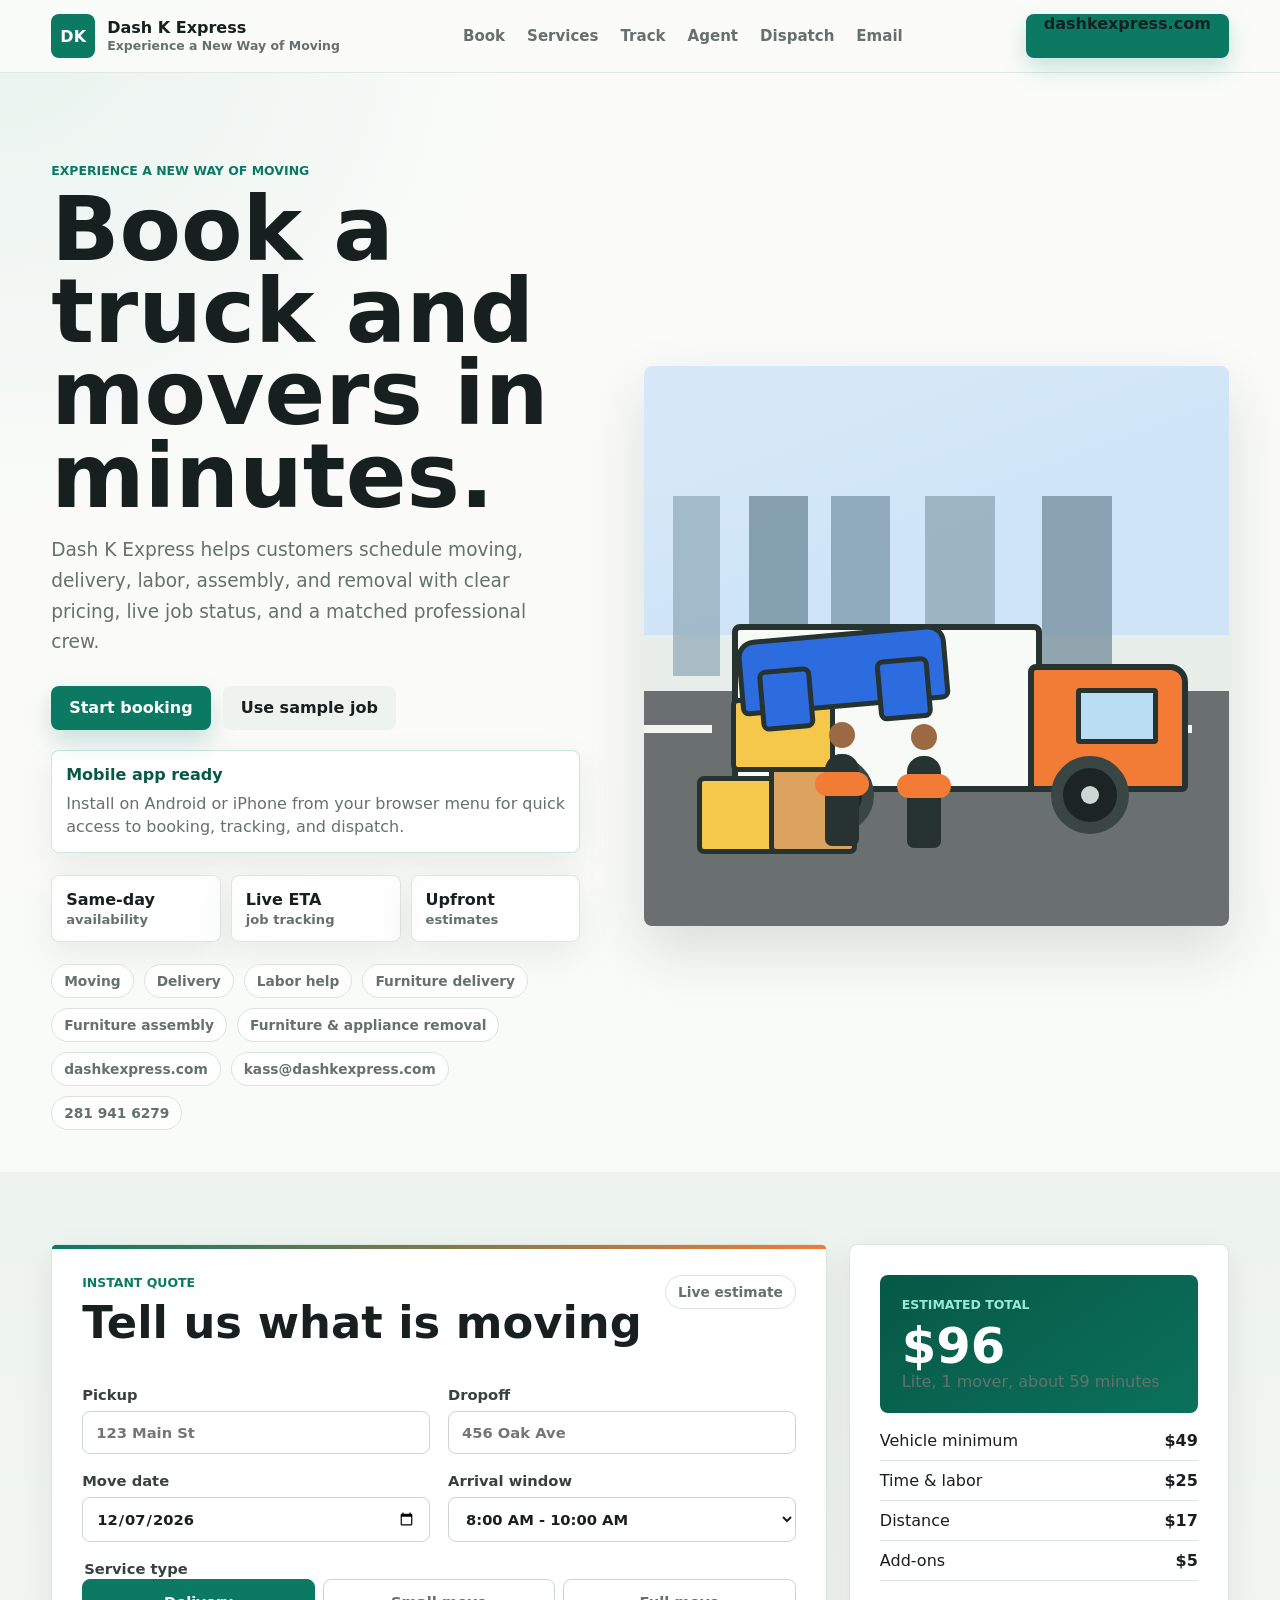
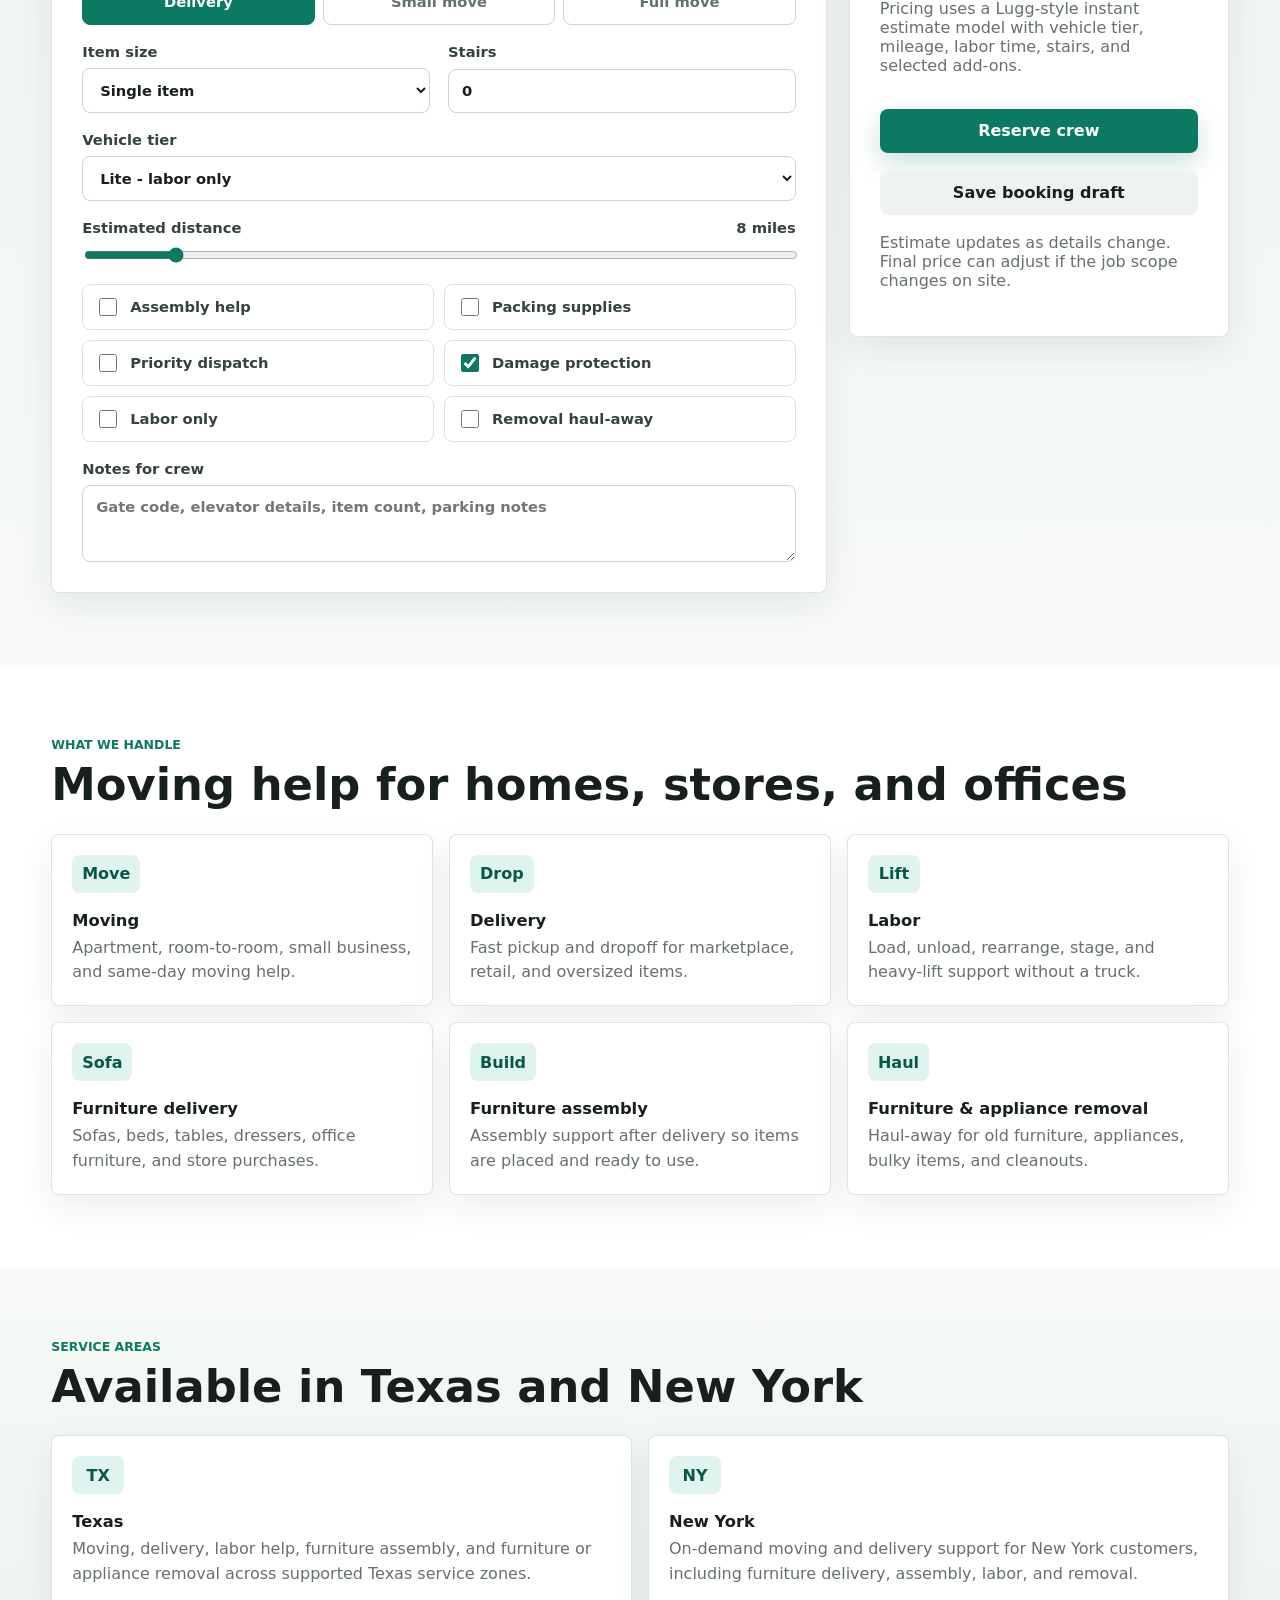
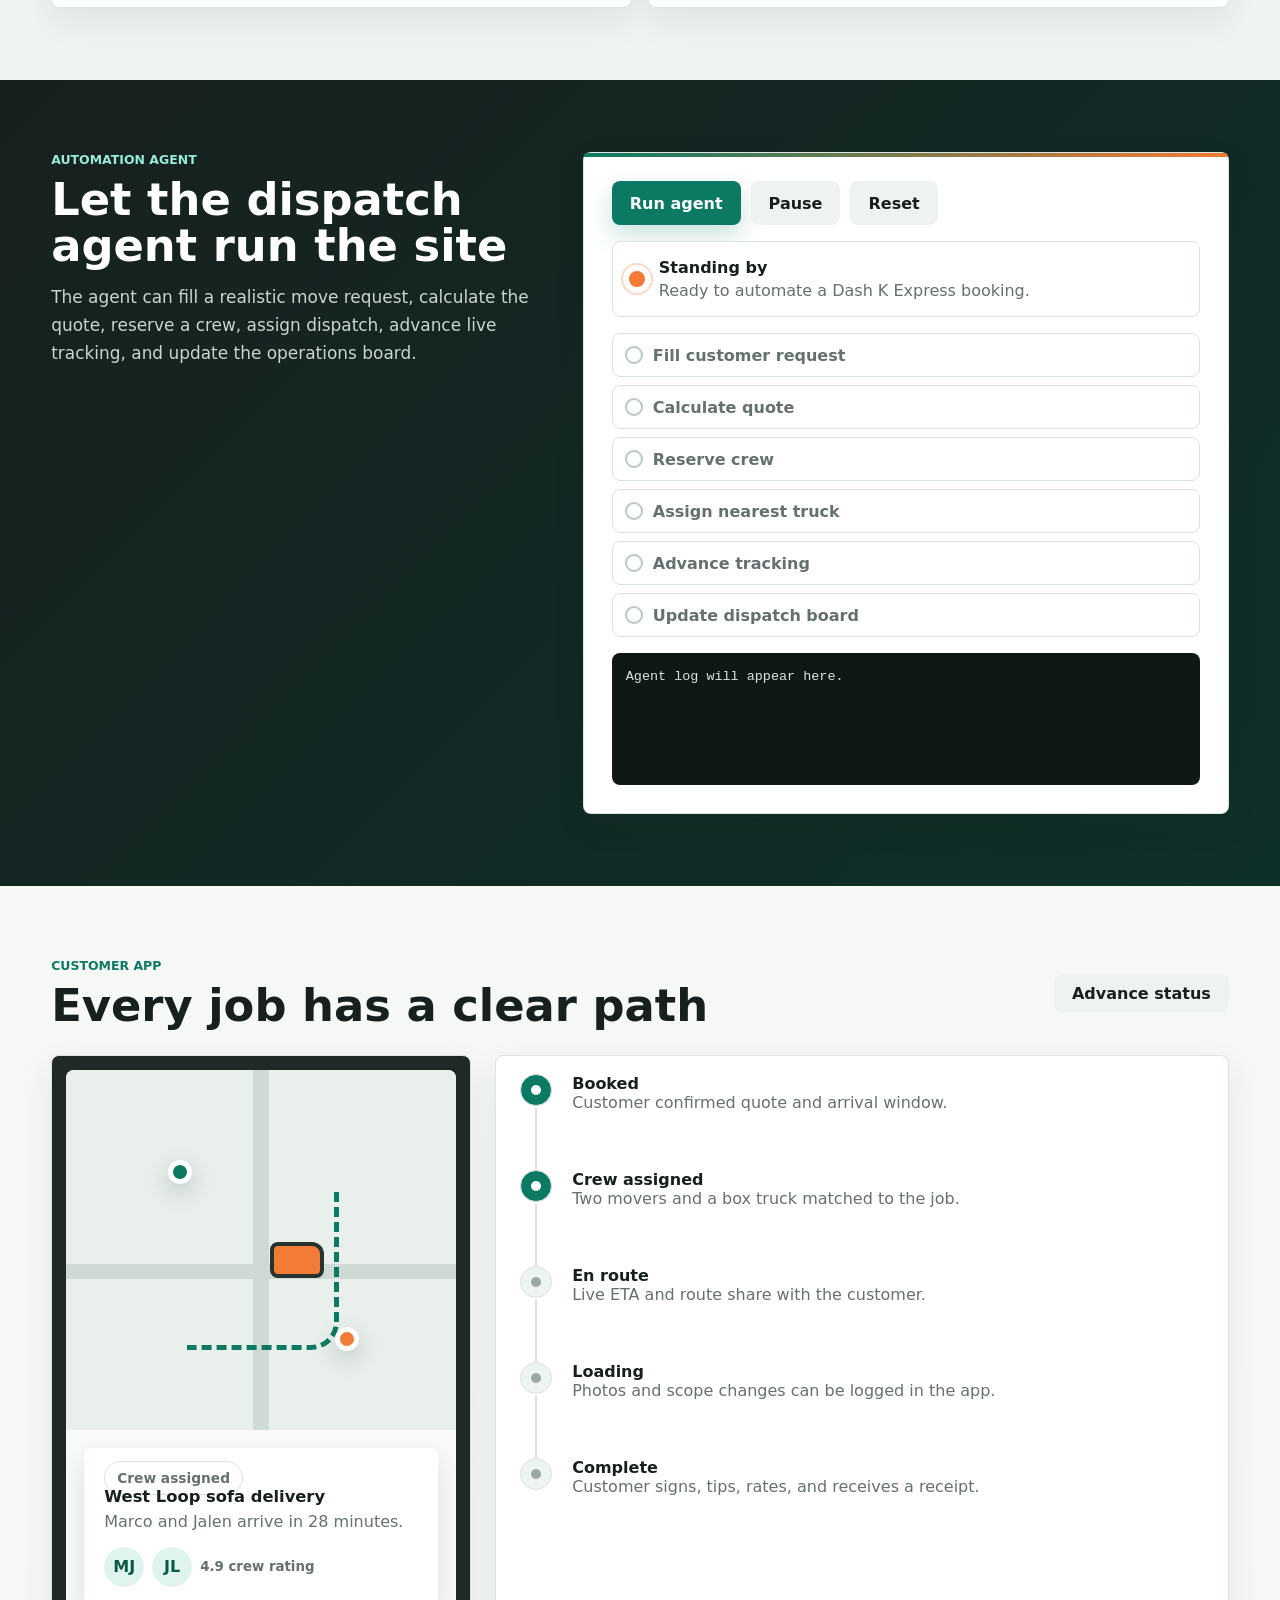
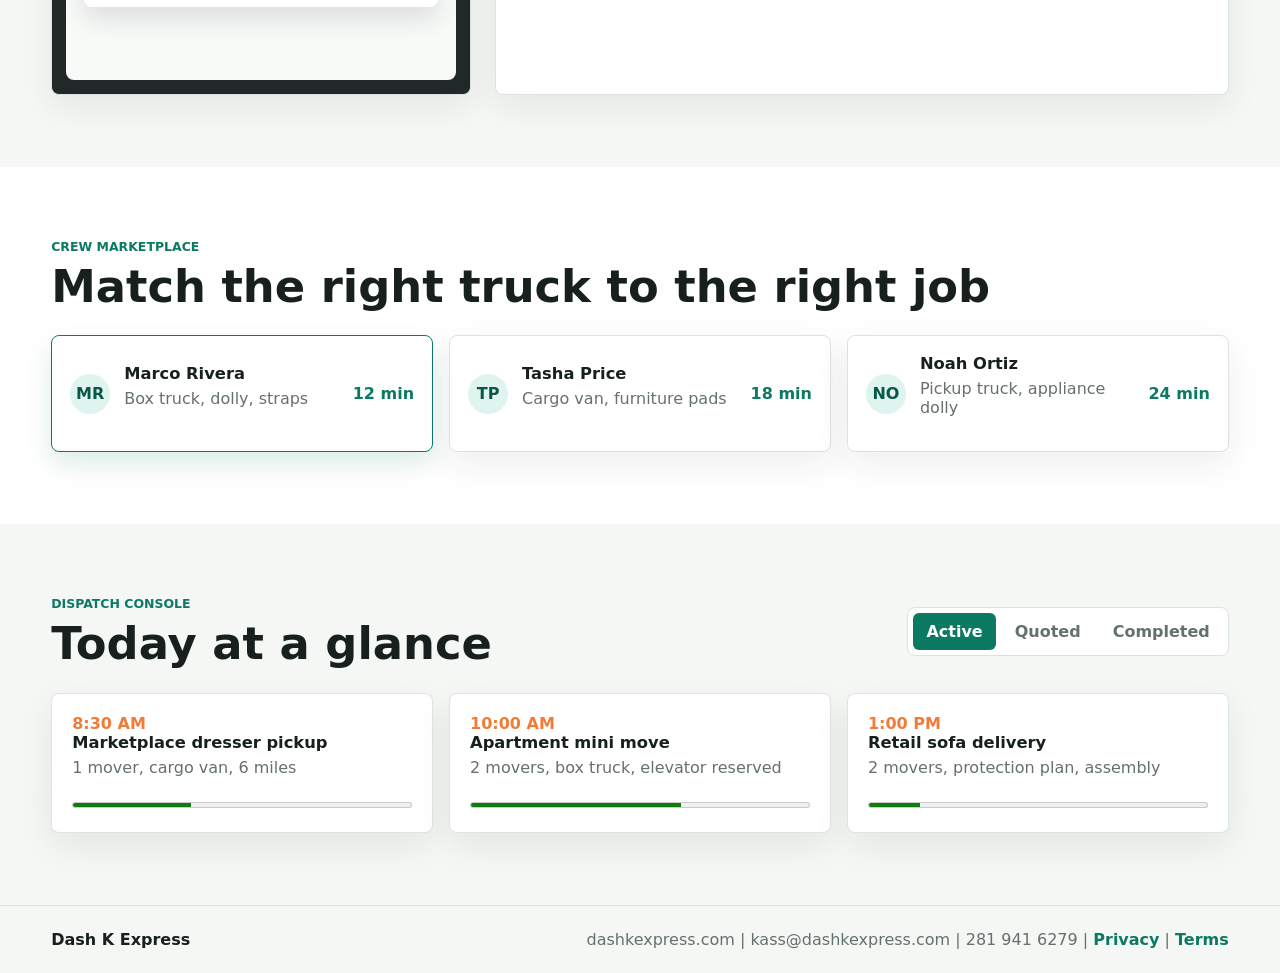
==== index.html @ 4e9e0466 "Update contact information" ====
<!doctype html>
<html lang="en">
  <head>
    <meta charset="utf-8">
    <meta name="viewport" content="width=device-width, initial-scale=1">
    <title>Dash K Express | Moving & Delivery</title>
    <meta name="description" content="Dash K Express moving and delivery booking app for dashkexpress.com. Experience a New Way of Moving. Contact kass@dashkexpress.com or 281 941 6279.">
    <link rel="canonical" href="https://dashkexpress.com/">
    <meta name="theme-color" content="#0c7a63">
    <meta name="apple-mobile-web-app-capable" content="yes">
    <meta name="apple-mobile-web-app-status-bar-style" content="default">
    <meta name="apple-mobile-web-app-title" content="Dash K Express">
    <link rel="manifest" href="manifest.webmanifest">
    <link rel="icon" href="icons/icon.svg" type="image/svg+xml">
    <link rel="apple-touch-icon" href="icons/apple-touch-icon.svg">
    <link rel="stylesheet" href="styles.css">
  </head>
  <body>
    <header class="topbar">
      <a class="brand" href="#booking" aria-label="Dash K Express home">
        <span class="brand-mark">DK</span>
        <span>
          <strong>Dash K Express</strong>
          <small>Experience a New Way of Moving</small>
        </span>
      </a>
      <nav aria-label="Primary">
        <a href="#booking">Book</a>
        <a href="#services">Services</a>
        <a href="#tracking">Track</a>
        <a href="#agent">Agent</a>
        <a href="#ops">Dispatch</a>
        <a href="mailto:kass@dashkexpress.com">Email</a>
      </nav>
      <a class="call-button" href="https://dashkexpress.com/">dashkexpress.com</a>
    </header>

    <main>
      <section class="hero" id="booking">
        <div class="hero-copy">
          <p class="eyebrow">Experience a New Way of Moving</p>
          <h1>Book a truck and movers in minutes.</h1>
          <p class="hero-text">Dash K Express helps customers schedule moving, delivery, labor, assembly, and removal with clear pricing, live job status, and a matched professional crew.</p>
          <div class="hero-actions">
            <button class="primary-action" data-scroll-target="quote-form">Start booking</button>
            <button class="ghost-action" data-fill-demo>Use sample job</button>
          </div>
          <div class="app-install-card">
            <span id="app-install-status">Mobile app ready</span>
            <p>Install on Android or iPhone from your browser menu for quick access to booking, tracking, and dispatch.</p>
            <button class="ghost-action compact" type="button" id="install-app-button" hidden>Install app</button>
          </div>
          <div class="hero-metrics" aria-label="Service confidence metrics">
            <div><strong>Same-day</strong><span>availability</span></div>
            <div><strong>Live ETA</strong><span>job tracking</span></div>
            <div><strong>Upfront</strong><span>estimates</span></div>
          </div>
          <div class="service-strip" aria-label="Service highlights">
            <span>Moving</span>
            <span>Delivery</span>
            <span>Labor help</span>
            <span>Furniture delivery</span>
            <span>Furniture assembly</span>
            <span>Furniture & appliance removal</span>
            <span>dashkexpress.com</span>
            <span>kass@dashkexpress.com</span>
            <span>281 941 6279</span>
          </div>
        </div>

        <div class="hero-visual" aria-label="Moving crew loading a delivery truck">
          <div class="city-skyline"></div>
          <div class="street"></div>
          <div class="truck">
            <div class="truck-box">
              <span>DASH K</span>
            </div>
            <div class="truck-cab"></div>
            <div class="wheel wheel-one"></div>
            <div class="wheel wheel-two"></div>
          </div>
          <div class="box-stack">
            <span></span>
            <span></span>
            <span></span>
          </div>
          <div class="sofa"></div>
          <div class="mover mover-one"></div>
          <div class="mover mover-two"></div>
        </div>
      </section>

      <section class="booking-grid" aria-label="Booking workspace">
        <form class="booking-panel" id="quote-form">
          <div class="panel-heading">
            <div>
              <p class="eyebrow">Instant quote</p>
              <h2>Tell us what is moving</h2>
            </div>
            <span class="status-pill">Live estimate</span>
          </div>

          <div class="field-row">
            <label>
              Pickup
              <input name="pickup" type="text" placeholder="123 Main St" autocomplete="street-address">
            </label>
            <label>
              Dropoff
              <input name="dropoff" type="text" placeholder="456 Oak Ave" autocomplete="street-address">
            </label>
          </div>

          <div class="field-row">
            <label>
              Move date
              <input name="date" type="date">
            </label>
            <label>
              Arrival window
              <select name="window">
                <option>8:00 AM - 10:00 AM</option>
                <option>10:00 AM - 12:00 PM</option>
                <option>12:00 PM - 2:00 PM</option>
                <option>2:00 PM - 4:00 PM</option>
                <option>4:00 PM - 6:00 PM</option>
              </select>
            </label>
          </div>

          <fieldset class="segmented-control">
            <legend>Service type</legend>
            <label><input type="radio" name="service" value="delivery" checked><span>Delivery</span></label>
            <label><input type="radio" name="service" value="small-move"><span>Small move</span></label>
            <label><input type="radio" name="service" value="full-move"><span>Full move</span></label>
          </fieldset>

          <div class="field-row">
            <label>
              Item size
              <select name="size">
                <option value="single">Single item</option>
                <option value="room">Studio or room</option>
                <option value="apartment">Apartment</option>
                <option value="home">Home</option>
              </select>
            </label>
            <label>
              Stairs
              <input name="stairs" type="number" min="0" max="8" value="0">
            </label>
          </div>

          <label>
            Vehicle tier
            <select name="vehicle">
              <option value="lite">Lite - labor only</option>
              <option value="pickup">Pickup - small item delivery</option>
              <option value="van">Van - furniture delivery</option>
              <option value="xl">XL - large items</option>
              <option value="box">Box truck - apartment move</option>
              <option value="boxPlus">Box+ - larger move</option>
            </select>
          </label>

          <label class="range-label">
            Estimated distance
            <span><output id="distance-output">8</output> miles</span>
            <input name="distance" type="range" min="1" max="60" value="8">
          </label>

          <div class="option-grid">
            <label><input name="assembly" type="checkbox">Assembly help</label>
            <label><input name="packing" type="checkbox">Packing supplies</label>
            <label><input name="priority" type="checkbox">Priority dispatch</label>
            <label><input name="protection" type="checkbox" checked>Damage protection</label>
            <label><input name="labor" type="checkbox">Labor only</label>
            <label><input name="removal" type="checkbox">Removal haul-away</label>
          </div>

          <label>
            Notes for crew
            <textarea name="notes" rows="3" placeholder="Gate code, elevator details, item count, parking notes"></textarea>
          </label>
        </form>

        <aside class="estimate-panel" aria-live="polite">
          <div class="estimate-card">
            <p class="eyebrow">Estimated total</p>
            <strong id="estimate-total">$118</strong>
            <span id="estimate-detail">2 movers, 1 truck, about 70 minutes</span>
          </div>
          <dl class="price-breakdown">
            <div><dt>Vehicle minimum</dt><dd id="base-price">$89</dd></div>
            <div><dt>Time & labor</dt><dd id="labor-price">$0</dd></div>
            <div><dt>Distance</dt><dd id="distance-price">$24</dd></div>
            <div><dt>Add-ons</dt><dd id="addon-price">$5</dd></div>
          </dl>
          <p class="fine-print">Pricing uses a Lugg-style instant estimate model with vehicle tier, mileage, labor time, stairs, and selected add-ons.</p>
          <button class="primary-action wide" id="book-button" type="button">Reserve crew</button>
          <button class="ghost-action wide" id="save-draft-button" type="button">Save booking draft</button>
          <p class="fine-print">Estimate updates as details change. Final price can adjust if the job scope changes on site.</p>
        </aside>
      </section>

      <section class="services" id="services">
        <div class="section-heading">
          <div>
            <p class="eyebrow">What we handle</p>
            <h2>Moving help for homes, stores, and offices</h2>
          </div>
        </div>

        <div class="service-grid">
          <article>
            <span>Move</span>
            <h3>Moving</h3>
            <p>Apartment, room-to-room, small business, and same-day moving help.</p>
          </article>
          <article>
            <span>Drop</span>
            <h3>Delivery</h3>
            <p>Fast pickup and dropoff for marketplace, retail, and oversized items.</p>
          </article>
          <article>
            <span>Lift</span>
            <h3>Labor</h3>
            <p>Load, unload, rearrange, stage, and heavy-lift support without a truck.</p>
          </article>
          <article>
            <span>Sofa</span>
            <h3>Furniture delivery</h3>
            <p>Sofas, beds, tables, dressers, office furniture, and store purchases.</p>
          </article>
          <article>
            <span>Build</span>
            <h3>Furniture assembly</h3>
            <p>Assembly support after delivery so items are placed and ready to use.</p>
          </article>
          <article>
            <span>Haul</span>
            <h3>Furniture & appliance removal</h3>
            <p>Haul-away for old furniture, appliances, bulky items, and cleanouts.</p>
          </article>
        </div>
      </section>

      <section class="service-areas" id="service-areas">
        <div class="section-heading">
          <div>
            <p class="eyebrow">Service areas</p>
            <h2>Available in Texas and New York</h2>
          </div>
        </div>

        <div class="area-grid">
          <article>
            <span>TX</span>
            <h3>Texas</h3>
            <p>Moving, delivery, labor help, furniture assembly, and furniture or appliance removal across supported Texas service zones.</p>
          </article>
          <article>
            <span>NY</span>
            <h3>New York</h3>
            <p>On-demand moving and delivery support for New York customers, including furniture delivery, assembly, labor, and removal.</p>
          </article>
        </div>
      </section>

      <section class="agent-console" id="agent" aria-label="Automation agent">
        <div class="agent-copy">
          <p class="eyebrow">Automation agent</p>
          <h2>Let the dispatch agent run the site</h2>
          <p>The agent can fill a realistic move request, calculate the quote, reserve a crew, assign dispatch, advance live tracking, and update the operations board.</p>
        </div>

        <div class="agent-panel">
          <div class="agent-toolbar">
            <button class="primary-action" type="button" data-agent-run>Run agent</button>
            <button class="ghost-action" type="button" data-agent-pause>Pause</button>
            <button class="ghost-action" type="button" data-agent-reset>Reset</button>
          </div>

          <div class="agent-status-card">
            <span class="pulse-dot" aria-hidden="true"></span>
            <div>
              <strong id="agent-status">Standing by</strong>
              <p id="agent-detail">Ready to automate a Dash K Express booking.</p>
            </div>
          </div>

          <ol class="agent-steps" id="agent-steps">
            <li data-step="quote"><span></span>Fill customer request</li>
            <li data-step="estimate"><span></span>Calculate quote</li>
            <li data-step="reserve"><span></span>Reserve crew</li>
            <li data-step="dispatch"><span></span>Assign nearest truck</li>
            <li data-step="track"><span></span>Advance tracking</li>
            <li data-step="ops"><span></span>Update dispatch board</li>
          </ol>

          <div class="agent-log" id="agent-log" aria-live="polite">
            <p>Agent log will appear here.</p>
          </div>
        </div>
      </section>

      <section class="dashboard" id="tracking">
        <div class="section-heading">
          <div>
            <p class="eyebrow">Customer app</p>
            <h2>Every job has a clear path</h2>
          </div>
          <button class="ghost-action compact" data-advance-status>Advance status</button>
        </div>

        <div class="tracking-layout">
          <div class="phone-shell">
            <div class="phone-screen">
              <div class="map-panel">
                <span class="route-dot pickup-dot"></span>
                <span class="route-line"></span>
                <span class="route-dot dropoff-dot"></span>
                <span class="van-marker"></span>
              </div>
              <div class="job-card">
                <span class="status-pill" id="mobile-status">Crew assigned</span>
                <h3>West Loop sofa delivery</h3>
                <p id="mobile-detail">Marco and Jalen arrive in 28 minutes.</p>
                <div class="crew-mini">
                  <span>MJ</span>
                  <span>JL</span>
                  <small>4.9 crew rating</small>
                </div>
              </div>
            </div>
          </div>

          <ol class="timeline" id="timeline">
            <li class="done"><span></span><strong>Booked</strong><p>Customer confirmed quote and arrival window.</p></li>
            <li class="done"><span></span><strong>Crew assigned</strong><p>Two movers and a box truck matched to the job.</p></li>
            <li><span></span><strong>En route</strong><p>Live ETA and route share with the customer.</p></li>
            <li><span></span><strong>Loading</strong><p>Photos and scope changes can be logged in the app.</p></li>
            <li><span></span><strong>Complete</strong><p>Customer signs, tips, rates, and receives a receipt.</p></li>
          </ol>
        </div>
      </section>

      <section class="crews" id="teams">
        <div class="section-heading">
          <div>
            <p class="eyebrow">Crew marketplace</p>
            <h2>Match the right truck to the right job</h2>
          </div>
        </div>
        <div class="crew-grid">
          <article class="crew-card active" data-crew="marco">
            <span class="avatar">MR</span>
            <div>
              <h3>Marco Rivera</h3>
              <p>Box truck, dolly, straps</p>
            </div>
            <strong>12 min</strong>
          </article>
          <article class="crew-card" data-crew="tasha">
            <span class="avatar">TP</span>
            <div>
              <h3>Tasha Price</h3>
              <p>Cargo van, furniture pads</p>
            </div>
            <strong>18 min</strong>
          </article>
          <article class="crew-card" data-crew="noah">
            <span class="avatar">NO</span>
            <div>
              <h3>Noah Ortiz</h3>
              <p>Pickup truck, appliance dolly</p>
            </div>
            <strong>24 min</strong>
          </article>
        </div>
      </section>

      <section class="ops-board" id="ops">
        <div class="section-heading">
          <div>
            <p class="eyebrow">Dispatch console</p>
            <h2>Today at a glance</h2>
          </div>
          <div class="ops-tabs" role="tablist" aria-label="Dispatch filters">
            <button class="active" type="button">Active</button>
            <button type="button">Quoted</button>
            <button type="button">Completed</button>
          </div>
        </div>

        <div class="ops-columns">
          <article data-job-card="quoted">
            <span>8:30 AM</span>
            <h3>Marketplace dresser pickup</h3>
            <p>1 mover, cargo van, 6 miles</p>
            <meter min="0" max="100" value="35"></meter>
          </article>
          <article data-job-card="active">
            <span>10:00 AM</span>
            <h3>Apartment mini move</h3>
            <p>2 movers, box truck, elevator reserved</p>
            <meter min="0" max="100" value="62"></meter>
          </article>
          <article data-job-card="assigned">
            <span>1:00 PM</span>
            <h3>Retail sofa delivery</h3>
            <p>2 movers, protection plan, assembly</p>
            <meter min="0" max="100" value="15"></meter>
          </article>
        </div>
      </section>
    </main>

    <footer>
      <strong>Dash K Express</strong>
      <span>dashkexpress.com | kass@dashkexpress.com | 281 941 6279 | <a href="privacy.html">Privacy</a> | <a href="terms.html">Terms</a></span>
    </footer>

    <nav class="mobile-tabbar" aria-label="Mobile app navigation">
      <a href="#booking"><span>Book</span></a>
      <a href="#services"><span>Services</span></a>
      <a href="#tracking"><span>Track</span></a>
      <a href="#agent"><span>Agent</span></a>
    </nav>

    <script src="app.js"></script>
  </body>
</html>
---- styles.css ----
:root {
  color-scheme: light;
  --ink: #17201f;
  --muted: #65716e;
  --line: #dbe3df;
  --paper: #fbfcfa;
  --panel: #ffffff;
  --green: #0c7a63;
  --green-dark: #075846;
  --orange: #f27b35;
  --yellow: #f5c84c;
  --blue: #2d6cdf;
  --shadow: 0 24px 60px rgba(23, 32, 31, 0.14);
  --soft-shadow: 0 12px 34px rgba(23, 32, 31, 0.08);
}

* {
  box-sizing: border-box;
}

html {
  scroll-behavior: smooth;
}

body {
  margin: 0;
  font-family: Inter, ui-sans-serif, system-ui, -apple-system, BlinkMacSystemFont, "Segoe UI", sans-serif;
  background:
    radial-gradient(circle at top left, rgba(12, 122, 99, 0.08), transparent 34rem),
    linear-gradient(180deg, #fbfcfa 0%, #f4f7f4 100%);
  color: var(--ink);
}

button,
input,
select,
textarea {
  font: inherit;
}

button {
  cursor: pointer;
}

.topbar {
  position: sticky;
  top: 0;
  z-index: 20;
  display: flex;
  align-items: center;
  justify-content: space-between;
  gap: 24px;
  padding: 14px clamp(18px, 4vw, 56px);
  background: rgba(251, 252, 250, 0.94);
  border-bottom: 1px solid rgba(219, 227, 223, 0.82);
  backdrop-filter: blur(14px);
}

.mobile-tabbar {
  display: none;
}

.brand,
.topbar nav,
.hero-actions,
.service-strip,
.section-heading,
.crew-card,
footer {
  display: flex;
  align-items: center;
}

.brand {
  gap: 12px;
  color: inherit;
  text-decoration: none;
  min-width: 250px;
}

.brand-mark {
  display: grid;
  place-items: center;
  width: 44px;
  height: 44px;
  border-radius: 8px;
  background: var(--green);
  color: #fff;
  font-weight: 900;
}

.brand strong,
.brand small {
  display: block;
}

.brand small {
  color: var(--muted);
  margin-top: 2px;
  font-size: 0.78rem;
  line-height: 1.2;
}

.topbar nav {
  gap: clamp(10px, 2vw, 22px);
}

.topbar a {
  color: var(--ink);
  font-weight: 700;
  text-decoration: none;
}

.topbar nav a {
  color: var(--muted);
  font-size: 0.94rem;
}

.call-button,
.primary-action,
.ghost-action {
  border: 0;
  border-radius: 8px;
  min-height: 44px;
  padding: 0 18px;
  font-weight: 800;
  text-decoration: none;
  transition: transform 160ms ease, box-shadow 160ms ease, background 160ms ease;
}

.call-button,
.primary-action {
  color: #fff;
  background: var(--green);
  box-shadow: 0 10px 24px rgba(12, 122, 99, 0.22);
}

.ghost-action {
  color: var(--ink);
  background: #eef3f0;
}

.call-button:hover,
.primary-action:hover,
.ghost-action:hover {
  transform: translateY(-1px);
}

.compact {
  min-height: 38px;
}

.wide {
  width: 100%;
}

.hero {
  min-height: calc(100vh - 73px);
  display: grid;
  grid-template-columns: minmax(0, 0.95fr) minmax(440px, 1.05fr);
  gap: clamp(28px, 5vw, 72px);
  align-items: center;
  padding: clamp(44px, 7vw, 92px) clamp(18px, 4vw, 56px) 42px;
  overflow: hidden;
}

.hero-copy {
  max-width: 660px;
}

.eyebrow {
  margin: 0 0 10px;
  color: var(--green);
  font-size: 0.78rem;
  font-weight: 900;
  letter-spacing: 0;
  text-transform: uppercase;
}

h1,
h2,
h3,
p {
  margin-top: 0;
}

h1 {
  margin-bottom: 18px;
  font-size: clamp(3.2rem, 7vw, 6.6rem);
  line-height: 0.92;
  letter-spacing: 0;
  max-width: 760px;
}

h2 {
  margin-bottom: 0;
  font-size: clamp(1.8rem, 3.5vw, 3.1rem);
  line-height: 1.02;
  letter-spacing: 0;
}

h3 {
  margin-bottom: 6px;
  font-size: 1.02rem;
}

.hero-text {
  max-width: 560px;
  color: var(--muted);
  font-size: 1.16rem;
  line-height: 1.65;
}

.hero-actions {
  flex-wrap: wrap;
  gap: 12px;
  margin: 28px 0;
}

.hero-metrics {
  display: grid;
  grid-template-columns: repeat(3, minmax(0, 1fr));
  gap: 10px;
  max-width: 560px;
  margin: 0 0 22px;
}

.app-install-card {
  display: grid;
  gap: 8px;
  max-width: 560px;
  margin: -8px 0 22px;
  border: 1px solid rgba(12, 122, 99, 0.2);
  border-radius: 8px;
  background: rgba(255, 255, 255, 0.82);
  padding: 14px;
  box-shadow: var(--soft-shadow);
}

.app-install-card span {
  color: var(--green-dark);
  font-weight: 900;
}

.app-install-card p {
  margin: 0;
  color: var(--muted);
  line-height: 1.45;
}

.app-install-card .ghost-action {
  justify-self: start;
}

.hero-metrics div {
  border: 1px solid rgba(219, 227, 223, 0.9);
  border-radius: 8px;
  background: rgba(255, 255, 255, 0.74);
  padding: 14px;
  box-shadow: var(--soft-shadow);
}

.hero-metrics strong,
.hero-metrics span {
  display: block;
}

.hero-metrics strong {
  font-size: 1rem;
}

.hero-metrics span {
  margin-top: 3px;
  color: var(--muted);
  font-size: 0.82rem;
  font-weight: 800;
}

.service-strip {
  flex-wrap: wrap;
  gap: 10px;
}

.service-strip span,
.status-pill {
  border: 1px solid var(--line);
  border-radius: 999px;
  background: rgba(255, 255, 255, 0.88);
  color: var(--muted);
  padding: 8px 12px;
  font-size: 0.86rem;
  font-weight: 800;
}

.hero-visual {
  position: relative;
  min-height: 560px;
  border-radius: 8px;
  overflow: hidden;
  background:
    linear-gradient(160deg, rgba(255, 255, 255, 0.18), transparent 38%),
    linear-gradient(#cfe5f7 0 48%, #e8eee9 48% 100%);
  box-shadow: var(--shadow);
}

.city-skyline {
  position: absolute;
  inset: auto 0 250px 0;
  height: 180px;
  background:
    linear-gradient(90deg, transparent 0 5%, #8fa9b8 5% 13%, transparent 13% 18%, #678492 18% 28%, transparent 28% 32%, #7695a5 32% 42%, transparent 42% 48%, #89a3b0 48% 60%, transparent 60% 68%, #6f8997 68% 80%, transparent 80% 100%);
  opacity: 0.72;
}

.street {
  position: absolute;
  inset: auto 0 0 0;
  height: 235px;
  background: #6a706f;
}

.street::after {
  content: "";
  position: absolute;
  left: 0;
  right: 0;
  top: 34px;
  height: 8px;
  background: repeating-linear-gradient(90deg, #f1f4ef 0 68px, transparent 68px 120px);
}

.truck {
  position: absolute;
  right: 7%;
  bottom: 92px;
  width: min(78%, 620px);
  height: 230px;
}

.truck-box {
  position: absolute;
  left: 0;
  bottom: 42px;
  width: 68%;
  height: 168px;
  border-radius: 8px 8px 4px 4px;
  background: #f7faf7;
  border: 6px solid #263331;
}

.truck-box span {
  position: absolute;
  top: 36px;
  left: 34px;
  color: var(--green);
  font-size: clamp(1.2rem, 3vw, 2.1rem);
  font-weight: 1000;
}

.truck-cab {
  position: absolute;
  right: 0;
  bottom: 42px;
  width: 35%;
  height: 128px;
  border-radius: 8px 18px 6px 4px;
  background: var(--orange);
  border: 6px solid #263331;
}

.truck-cab::before {
  content: "";
  position: absolute;
  top: 18px;
  right: 24px;
  width: 72px;
  height: 46px;
  border-radius: 4px;
  background: #b9def3;
  border: 5px solid #263331;
}

.wheel {
  position: absolute;
  bottom: 0;
  width: 78px;
  height: 78px;
  border-radius: 50%;
  background: #1d2524;
  border: 12px solid #3a4644;
}

.wheel::after {
  content: "";
  position: absolute;
  inset: 18px;
  border-radius: 50%;
  background: #cdd7d2;
}

.wheel-one {
  left: 14%;
}

.wheel-two {
  right: 13%;
}

.box-stack {
  position: absolute;
  left: 9%;
  bottom: 72px;
  width: 180px;
  height: 170px;
}

.box-stack span {
  position: absolute;
  display: block;
  border-radius: 7px;
  background: var(--yellow);
  border: 5px solid #263331;
}

.box-stack span:nth-child(1) {
  width: 94px;
  height: 78px;
  left: 0;
  bottom: 0;
}

.box-stack span:nth-child(2) {
  width: 88px;
  height: 94px;
  left: 72px;
  bottom: 0;
  background: #dca35e;
}

.box-stack span:nth-child(3) {
  width: 104px;
  height: 74px;
  left: 34px;
  bottom: 82px;
  background: #f5c84c;
}

.sofa {
  position: absolute;
  left: 16%;
  bottom: 218px;
  width: 210px;
  height: 76px;
  border-radius: 18px 18px 8px 8px;
  background: #2d6cdf;
  border: 5px solid #263331;
  transform: rotate(-5deg);
}

.sofa::before,
.sofa::after {
  content: "";
  position: absolute;
  bottom: -22px;
  width: 44px;
  height: 52px;
  border-radius: 8px;
  background: #2d6cdf;
  border: 5px solid #263331;
}

.sofa::before {
  left: 14px;
}

.sofa::after {
  right: 14px;
}

.mover {
  position: absolute;
  width: 34px;
  height: 92px;
  border-radius: 16px 16px 7px 7px;
  background: #263331;
}

.mover::before {
  content: "";
  position: absolute;
  top: -32px;
  left: 4px;
  width: 26px;
  height: 26px;
  border-radius: 50%;
  background: #9c6a42;
}

.mover::after {
  content: "";
  position: absolute;
  left: -10px;
  top: 18px;
  width: 54px;
  height: 24px;
  border-radius: 999px;
  background: var(--orange);
}

.mover-one {
  left: 31%;
  bottom: 80px;
}

.mover-two {
  left: 45%;
  bottom: 78px;
  transform: scaleX(-1);
}

.booking-grid,
.agent-console,
.dashboard,
.crews,
.services,
.service-areas,
.ops-board {
  padding: clamp(36px, 6vw, 72px) clamp(18px, 4vw, 56px);
}

.booking-grid {
  display: grid;
  grid-template-columns: minmax(0, 1fr) minmax(300px, 380px);
  gap: 22px;
  background:
    linear-gradient(180deg, #edf3ef 0%, #f7faf7 100%);
}

.booking-panel,
.estimate-panel,
.agent-panel,
.agent-status-card,
.phone-shell,
.timeline,
.crew-card,
.service-grid article,
.area-grid article,
.ops-columns article {
  border: 1px solid var(--line);
  border-radius: 8px;
  background: var(--panel);
  box-shadow: var(--soft-shadow);
}

.booking-panel,
.estimate-panel,
.agent-panel,
.service-grid article,
.area-grid article,
.ops-columns article {
  position: relative;
  border-color: rgba(219, 227, 223, 0.92);
}

.booking-panel::before,
.agent-panel::before {
  content: "";
  position: absolute;
  inset: 0 0 auto 0;
  height: 4px;
  border-radius: 8px 8px 0 0;
  background: linear-gradient(90deg, var(--green), var(--orange));
}

.services {
  background: #fff;
}

.service-grid,
.area-grid {
  display: grid;
  grid-template-columns: repeat(3, minmax(0, 1fr));
  gap: 16px;
}

.service-grid article,
.area-grid article {
  padding: 20px;
  transition: transform 160ms ease, box-shadow 160ms ease, border-color 160ms ease;
}

.service-grid article:hover,
.area-grid article:hover {
  transform: translateY(-3px);
  border-color: rgba(12, 122, 99, 0.38);
  box-shadow: 0 18px 42px rgba(23, 32, 31, 0.12);
}

.service-grid span,
.area-grid span {
  display: inline-grid;
  place-items: center;
  width: auto;
  min-width: 52px;
  height: 38px;
  padding: 0 10px;
  margin-bottom: 18px;
  border-radius: 8px;
  background: #dff4ee;
  color: var(--green-dark);
  font-weight: 900;
}

.service-grid p,
.area-grid p {
  margin-bottom: 0;
  color: var(--muted);
  line-height: 1.55;
}

.service-areas {
  background:
    linear-gradient(180deg, #f7faf7 0%, #edf3ef 100%);
}

.area-grid {
  grid-template-columns: repeat(2, minmax(0, 1fr));
}

.agent-console {
  display: grid;
  grid-template-columns: minmax(0, 0.88fr) minmax(340px, 1.12fr);
  gap: 24px;
  align-items: start;
  background:
    linear-gradient(135deg, #17201f 0%, #0f3029 100%);
  color: #fff;
}

.agent-copy {
  max-width: 560px;
}

.agent-copy .eyebrow {
  color: #98ead6;
}

.agent-copy p:not(.eyebrow) {
  color: #c8d5d0;
  line-height: 1.65;
  margin-top: 16px;
  font-size: 1.06rem;
}

.agent-panel {
  display: grid;
  gap: 16px;
  padding: clamp(18px, 3vw, 28px);
  color: var(--ink);
}

.agent-toolbar {
  display: flex;
  flex-wrap: wrap;
  gap: 10px;
}

.agent-status-card {
  display: flex;
  gap: 14px;
  align-items: center;
  padding: 16px;
  box-shadow: none;
}

.agent-status-card p {
  margin: 4px 0 0;
  color: var(--muted);
}

.pulse-dot {
  position: relative;
  width: 16px;
  height: 16px;
  flex: 0 0 16px;
  border-radius: 50%;
  background: var(--orange);
}

.pulse-dot::after {
  content: "";
  position: absolute;
  inset: -8px;
  border-radius: 50%;
  border: 2px solid rgba(242, 123, 53, 0.28);
}

.agent-panel.running .pulse-dot {
  background: var(--green);
}

.agent-panel.running .pulse-dot::after {
  animation: pulse-ring 1.1s ease-out infinite;
  border-color: rgba(12, 122, 99, 0.35);
}

.agent-steps {
  display: grid;
  gap: 8px;
  list-style: none;
  margin: 0;
  padding: 0;
}

.agent-steps li {
  display: flex;
  align-items: center;
  gap: 10px;
  min-height: 44px;
  border: 1px solid var(--line);
  border-radius: 8px;
  padding: 10px 12px;
  background: #fff;
  color: var(--muted);
  font-weight: 800;
}

.agent-steps span {
  width: 18px;
  height: 18px;
  flex: 0 0 18px;
  border-radius: 50%;
  border: 2px solid #b9c8c2;
  background: #fff;
}

.agent-steps .active {
  color: var(--ink);
  border-color: rgba(12, 122, 99, 0.42);
  background: #f3fbf8;
}

.agent-steps .active span {
  border-color: var(--green);
}

.agent-steps .done {
  color: var(--green-dark);
}

.agent-steps .done span {
  border-color: var(--green);
  background: var(--green);
  box-shadow: inset 0 0 0 4px #fff;
}

.agent-log {
  min-height: 132px;
  max-height: 220px;
  overflow: auto;
  border-radius: 8px;
  background: #101817;
  color: #d7e5e0;
  padding: 14px;
  font-family: "Cascadia Code", Consolas, monospace;
  font-size: 0.84rem;
  line-height: 1.55;
}

.agent-log p {
  margin: 0 0 8px;
}

.agent-log p:last-child {
  margin-bottom: 0;
}

.ops-columns article.agent-updated {
  border-color: var(--green);
  box-shadow: 0 14px 30px rgba(12, 122, 99, 0.16);
}

@keyframes pulse-ring {
  from {
    transform: scale(0.72);
    opacity: 1;
  }

  to {
    transform: scale(1.45);
    opacity: 0;
  }
}

.booking-panel,
.estimate-panel {
  padding: clamp(18px, 3vw, 30px);
}

.panel-heading,
.field-row,
.price-breakdown div {
  display: flex;
  gap: 18px;
}

.panel-heading {
  align-items: flex-start;
  justify-content: space-between;
  margin-bottom: 22px;
}

.field-row > label {
  flex: 1 1 220px;
}

label,
.range-label,
.segmented-control legend {
  display: grid;
  gap: 8px;
  color: #36423f;
  font-size: 0.92rem;
  font-weight: 800;
}

input,
select,
textarea {
  width: 100%;
  border: 1px solid #cbd6d1;
  border-radius: 8px;
  background: #fff;
  color: var(--ink);
  padding: 12px 13px;
  outline: none;
}

input:focus,
select:focus,
textarea:focus {
  border-color: var(--green);
  box-shadow: 0 0 0 4px rgba(12, 122, 99, 0.12);
}

.booking-panel {
  display: grid;
  gap: 18px;
}

.segmented-control {
  display: grid;
  grid-template-columns: repeat(3, 1fr);
  gap: 8px;
  border: 0;
  margin: 0;
  padding: 0;
}

.segmented-control legend {
  grid-column: 1 / -1;
  margin-bottom: 2px;
}

.segmented-control label {
  display: block;
}

.segmented-control input {
  position: absolute;
  width: 1px;
  height: 1px;
  opacity: 0;
  pointer-events: none;
}

.segmented-control span {
  display: grid;
  place-items: center;
  min-height: 46px;
  border: 1px solid #cbd6d1;
  border-radius: 8px;
  color: var(--muted);
  background: #fff;
}

.segmented-control input:checked + span {
  border-color: var(--green);
  color: #fff;
  background: var(--green);
}

.range-label {
  grid-template-columns: 1fr auto;
}

.range-label input {
  grid-column: 1 / -1;
  padding: 0;
  accent-color: var(--green);
}

.option-grid {
  display: grid;
  grid-template-columns: repeat(2, minmax(0, 1fr));
  gap: 10px;
}

.option-grid label {
  display: flex;
  align-items: center;
  gap: 10px;
  min-height: 44px;
  border: 1px solid var(--line);
  border-radius: 8px;
  padding: 10px 12px;
  background: #fff;
}

.option-grid input {
  width: 18px;
  height: 18px;
  accent-color: var(--green);
}

.estimate-panel {
  align-self: start;
  position: sticky;
  top: 96px;
  display: grid;
  gap: 18px;
}

.estimate-card {
  padding: 22px;
  border-radius: 8px;
  color: #fff;
  background:
    linear-gradient(145deg, var(--green-dark), #0a715b);
}

.estimate-card .eyebrow {
  color: #98ead6;
}

.estimate-card strong {
  display: block;
  font-size: 3.1rem;
  line-height: 1;
}

.estimate-card span,
.fine-print,
.ops-columns p,
.crew-card p,
.timeline p,
.job-card p {
  color: var(--muted);
}

.price-breakdown {
  display: grid;
  gap: 10px;
  margin: 0;
}

.price-breakdown div {
  justify-content: space-between;
  border-bottom: 1px solid var(--line);
  padding-bottom: 10px;
}

.price-breakdown dt,
.price-breakdown dd {
  margin: 0;
}

.price-breakdown dd {
  font-weight: 900;
}

.section-heading {
  justify-content: space-between;
  gap: 20px;
  margin-bottom: 26px;
}

.tracking-layout {
  display: grid;
  grid-template-columns: minmax(280px, 420px) minmax(0, 1fr);
  gap: 24px;
  align-items: stretch;
}

.phone-shell {
  padding: 14px;
  background: #202928;
}

.phone-screen {
  min-height: 610px;
  overflow: hidden;
  border-radius: 8px;
  background: #f8faf8;
}

.map-panel {
  position: relative;
  min-height: 360px;
  background:
    linear-gradient(90deg, transparent 48%, #cfd9d5 48% 52%, transparent 52%),
    linear-gradient(0deg, transparent 42%, #cfd9d5 42% 46%, transparent 46%),
    #e9f0ec;
}

.route-dot,
.van-marker,
.route-line {
  position: absolute;
}

.route-dot {
  width: 24px;
  height: 24px;
  border-radius: 50%;
  border: 5px solid #fff;
  box-shadow: 0 8px 22px rgba(23, 32, 31, 0.22);
}

.pickup-dot {
  left: 26%;
  top: 25%;
  background: var(--green);
}

.dropoff-dot {
  right: 25%;
  bottom: 22%;
  background: var(--orange);
}

.route-line {
  left: 31%;
  right: 30%;
  top: 34%;
  height: 44%;
  border-right: 5px dashed var(--green);
  border-bottom: 5px dashed var(--green);
  border-radius: 0 0 28px 0;
}

.van-marker {
  right: 34%;
  top: 48%;
  width: 54px;
  height: 36px;
  border-radius: 8px 12px 8px 8px;
  background: var(--orange);
  border: 4px solid #263331;
}

.job-card {
  margin: 18px;
  padding: 20px;
  border-radius: 8px;
  background: #fff;
  box-shadow: 0 12px 24px rgba(23, 32, 31, 0.12);
}

.crew-mini {
  display: flex;
  align-items: center;
  gap: 8px;
  margin-top: 16px;
}

.crew-mini span,
.avatar {
  display: grid;
  place-items: center;
  width: 40px;
  height: 40px;
  border-radius: 50%;
  background: #dff4ee;
  color: var(--green-dark);
  font-weight: 900;
}

.crew-mini small {
  color: var(--muted);
  font-weight: 800;
}

.timeline {
  counter-reset: steps;
  list-style: none;
  margin: 0;
  padding: 18px 24px;
}

.timeline li {
  position: relative;
  min-height: 96px;
  padding-left: 52px;
}

.timeline li::before {
  content: "";
  position: absolute;
  left: 15px;
  top: 34px;
  bottom: 0;
  width: 2px;
  background: var(--line);
}

.timeline li:last-child::before {
  display: none;
}

.timeline span {
  position: absolute;
  left: 0;
  top: 0;
  display: grid;
  place-items: center;
  width: 32px;
  height: 32px;
  border-radius: 50%;
  background: #edf3ef;
  border: 1px solid var(--line);
}

.timeline span::after {
  content: "";
  width: 10px;
  height: 10px;
  border-radius: 50%;
  background: #9caaa5;
}

.timeline .done span {
  background: var(--green);
}

.timeline .done span::after {
  background: #fff;
}

.crews {
  background: #fff;
}

.crew-grid {
  display: grid;
  grid-template-columns: repeat(3, minmax(0, 1fr));
  gap: 16px;
}

.crew-card {
  justify-content: space-between;
  gap: 14px;
  padding: 18px;
}

.crew-card.active {
  border-color: var(--green);
  box-shadow: 0 12px 26px rgba(12, 122, 99, 0.14);
}

.crew-card div {
  flex: 1;
}

.crew-card strong {
  color: var(--green);
}

.ops-tabs {
  display: flex;
  gap: 6px;
  padding: 5px;
  border: 1px solid var(--line);
  border-radius: 8px;
  background: #fff;
}

.ops-tabs button {
  border: 0;
  border-radius: 6px;
  padding: 9px 13px;
  background: transparent;
  color: var(--muted);
  font-weight: 900;
}

.ops-tabs .active {
  background: var(--green);
  color: #fff;
}

.ops-columns {
  display: grid;
  grid-template-columns: repeat(3, minmax(0, 1fr));
  gap: 16px;
}

.ops-columns article {
  padding: 20px;
}

.ops-columns span {
  color: var(--orange);
  font-weight: 900;
}

meter {
  width: 100%;
  height: 12px;
}

footer {
  justify-content: space-between;
  gap: 16px;
  padding: 24px clamp(18px, 4vw, 56px);
  border-top: 1px solid var(--line);
  color: var(--muted);
}

footer strong {
  color: var(--ink);
}

footer a {
  color: var(--green);
  font-weight: 900;
  text-decoration: none;
}

.legal-page {
  max-width: 900px;
  margin: 0 auto;
  padding: clamp(32px, 6vw, 72px) clamp(18px, 4vw, 40px);
}

.legal-page h1 {
  font-size: clamp(2.4rem, 6vw, 4.6rem);
}

.legal-page section {
  margin-top: 28px;
}

.legal-page p,
.legal-page li {
  color: var(--muted);
  line-height: 1.7;
}

.legal-page ul {
  padding-left: 22px;
}

@media (max-width: 980px) {
  .hero,
  .agent-console,
  .booking-grid,
  .tracking-layout {
    grid-template-columns: 1fr;
  }

  .hero {
    min-height: auto;
  }

  .hero-visual {
    min-height: 460px;
  }

  .estimate-panel {
    position: static;
  }

  .crew-grid,
  .service-grid,
  .area-grid,
  .ops-columns {
    grid-template-columns: 1fr;
  }
}

@media (max-width: 720px) {
  .topbar {
    align-items: flex-start;
    flex-wrap: wrap;
  }

  .brand {
    min-width: 0;
  }

  .topbar nav {
    order: 3;
    width: 100%;
    overflow-x: auto;
    padding-bottom: 4px;
  }

  .call-button {
    min-height: 40px;
    padding: 0 12px;
  }

  h1 {
    font-size: 3.2rem;
  }

  .hero-metrics {
    grid-template-columns: 1fr;
  }

  .field-row,
  .panel-heading,
  .section-heading,
  .agent-toolbar,
  footer {
    flex-direction: column;
    align-items: stretch;
  }

  body {
    padding-bottom: 78px;
  }

  .mobile-tabbar {
    position: fixed;
    left: 12px;
    right: 12px;
    bottom: 12px;
    z-index: 30;
    display: grid;
    grid-template-columns: repeat(4, 1fr);
    gap: 4px;
    border: 1px solid rgba(219, 227, 223, 0.94);
    border-radius: 8px;
    background: rgba(255, 255, 255, 0.94);
    padding: 6px;
    box-shadow: 0 16px 42px rgba(23, 32, 31, 0.2);
    backdrop-filter: blur(16px);
  }

  .mobile-tabbar a {
    display: grid;
    place-items: center;
    min-height: 42px;
    border-radius: 6px;
    color: var(--muted);
    font-size: 0.78rem;
    font-weight: 900;
    text-decoration: none;
  }

  .mobile-tabbar a:focus,
  .mobile-tabbar a:hover {
    color: #fff;
    background: var(--green);
  }

  .segmented-control,
  .option-grid {
    grid-template-columns: 1fr;
  }

  .hero-visual {
    min-height: 390px;
  }

  .truck {
    right: 4%;
    width: 84%;
    transform: scale(0.82);
    transform-origin: right bottom;
  }

  .box-stack {
    transform: scale(0.78);
    transform-origin: left bottom;
  }

  .sofa {
    transform: rotate(-5deg) scale(0.78);
    transform-origin: left bottom;
  }

  .mover-one {
    left: 34%;
  }

  .mover-two {
    left: 51%;
  }
}
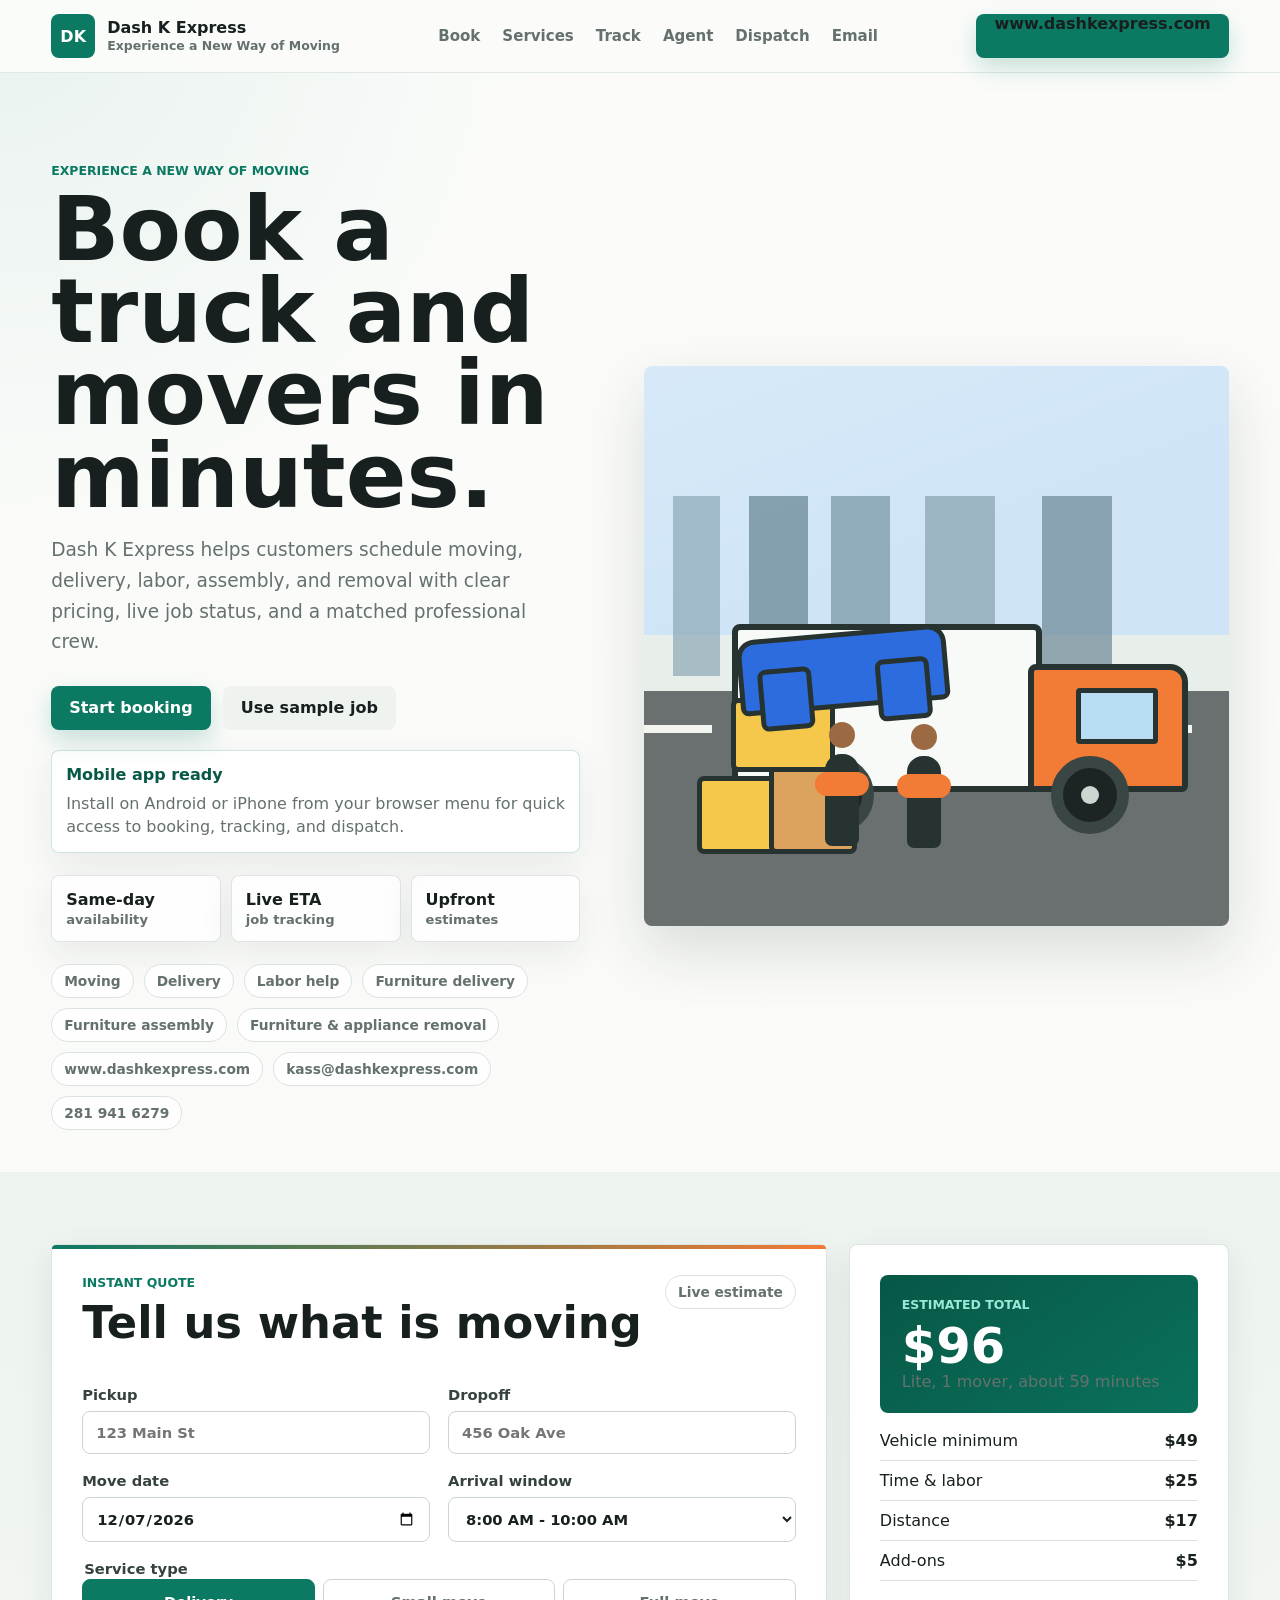
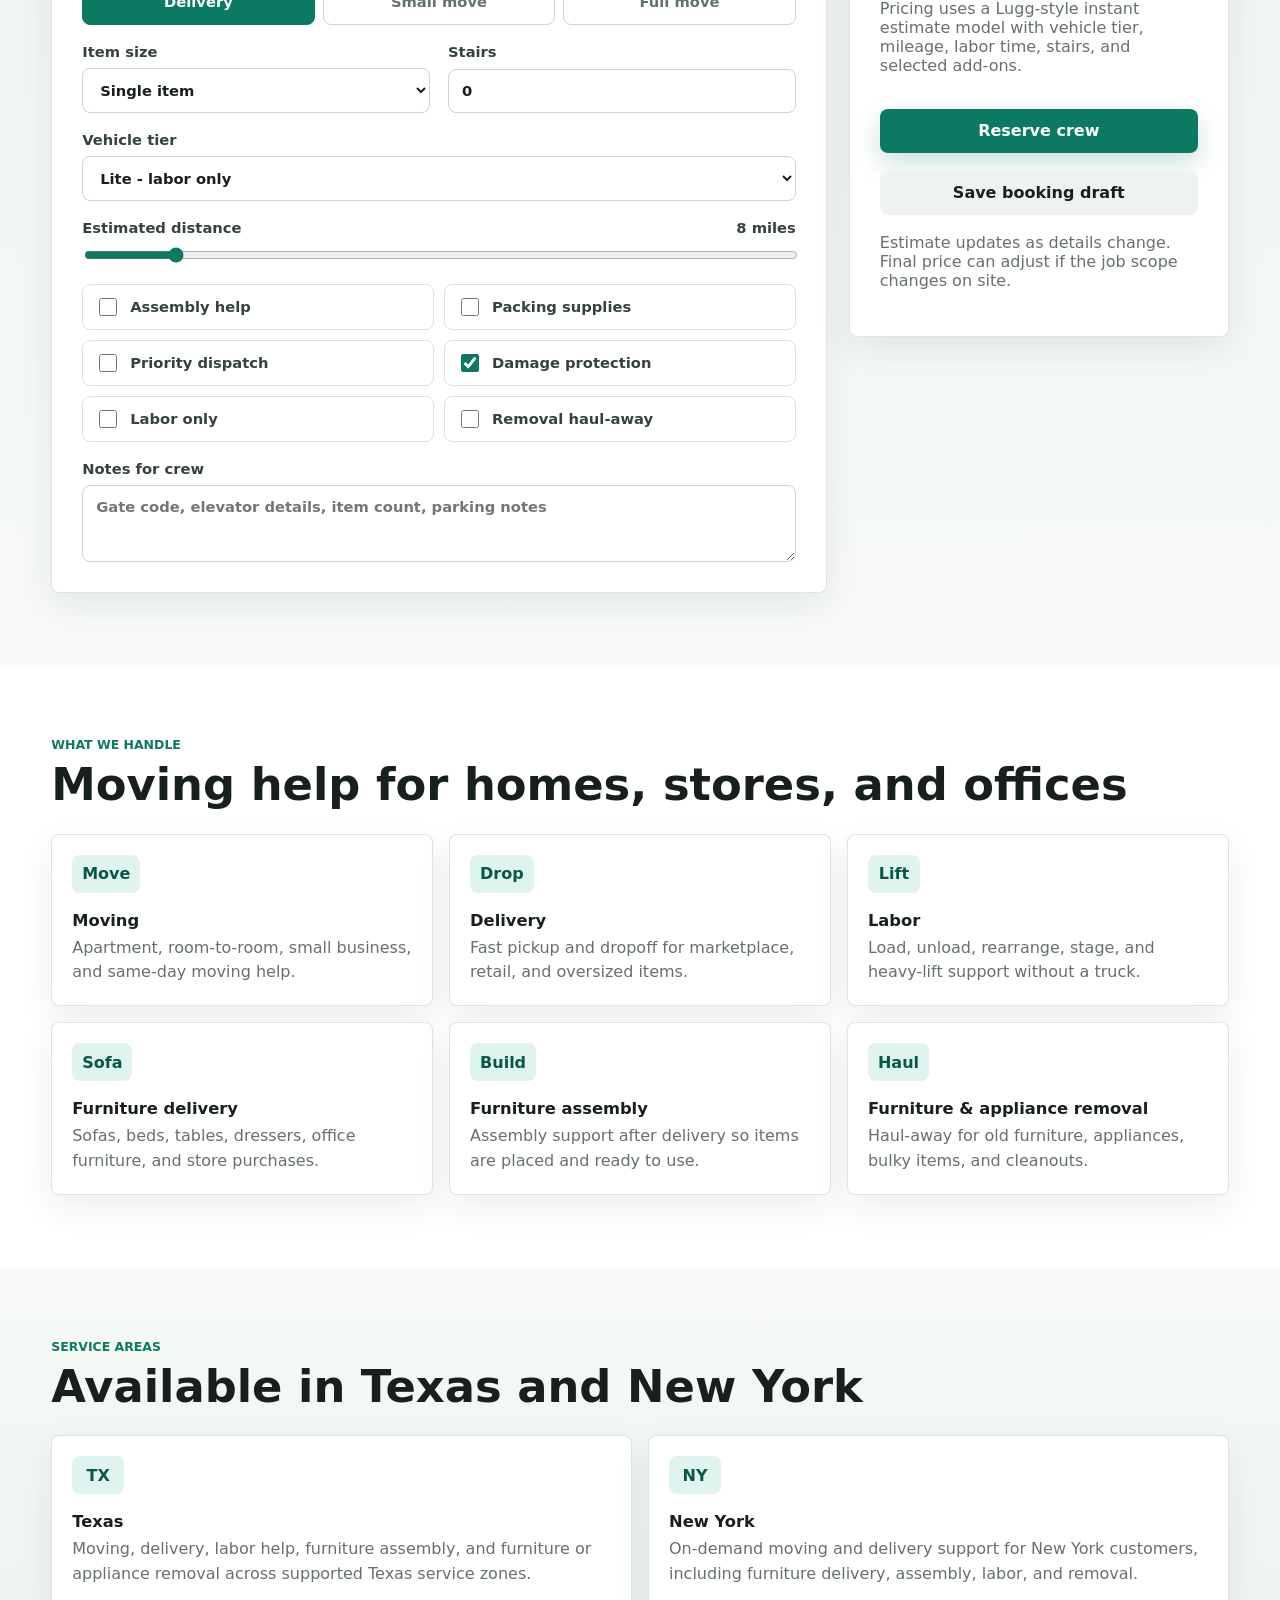
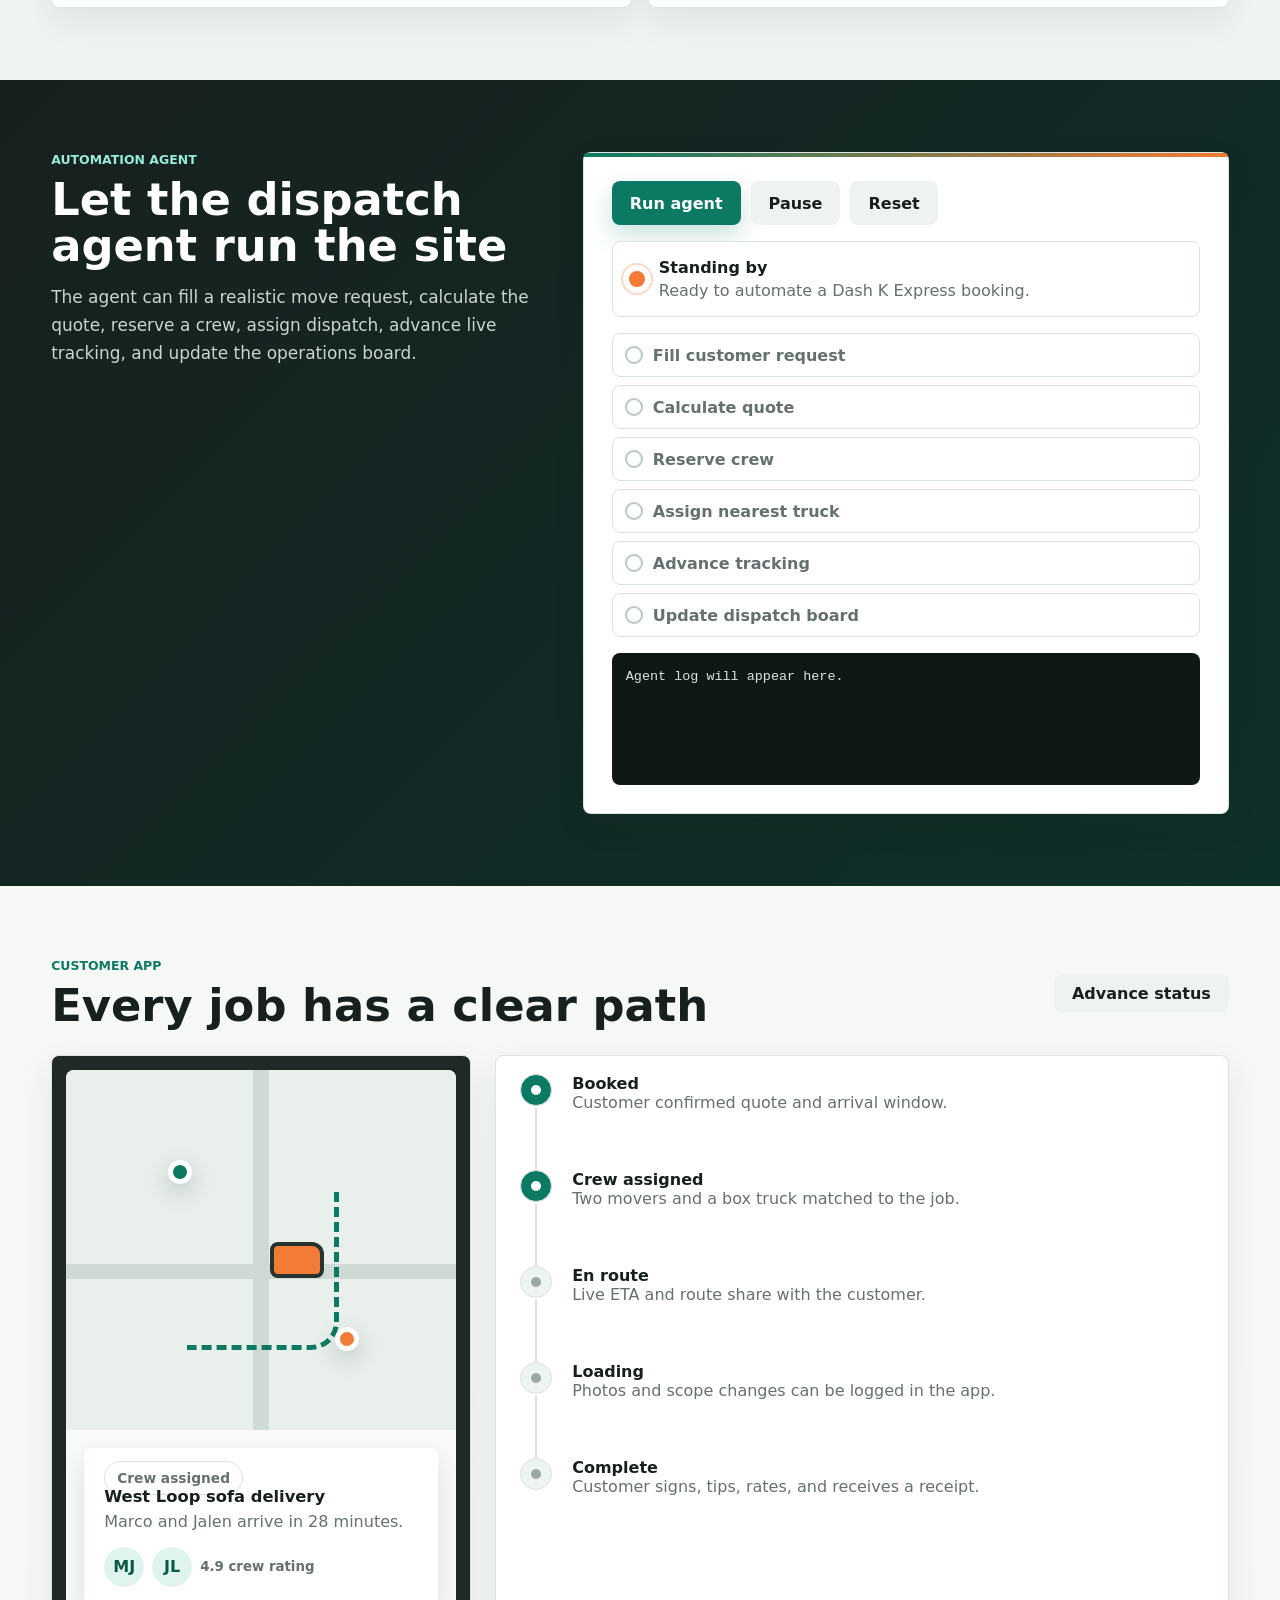
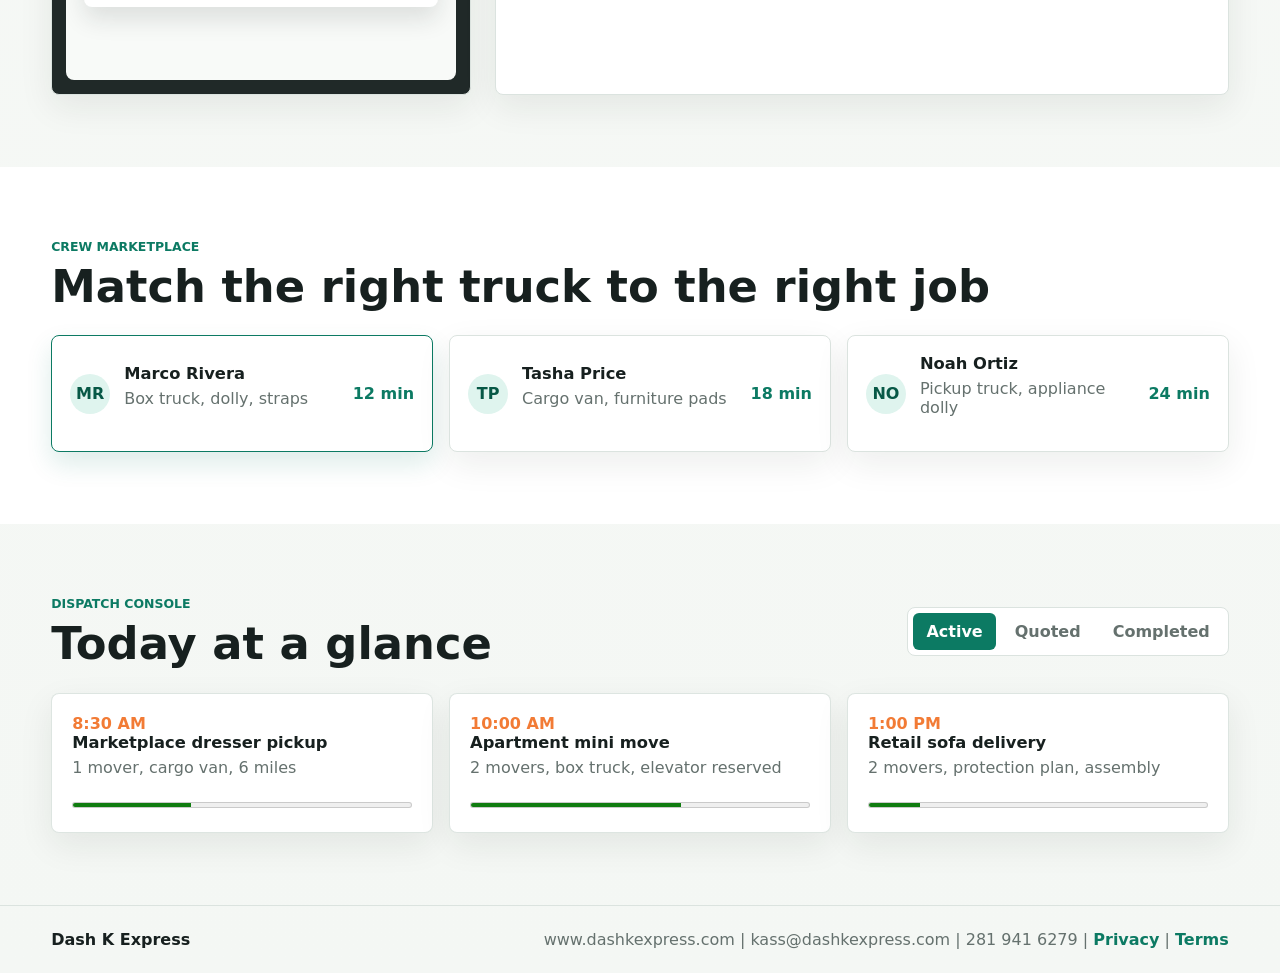
==== commit 0bbec453: "Prefer www domain" ====
--- a/index.html
+++ b/index.html
@@ -4,8 +4,8 @@
     <meta charset="utf-8">
     <meta name="viewport" content="width=device-width, initial-scale=1">
     <title>Dash K Express | Moving & Delivery</title>
-    <meta name="description" content="Dash K Express moving and delivery booking app for dashkexpress.com. Experience a New Way of Moving. Contact kass@dashkexpress.com or 281 941 6279.">
-    <link rel="canonical" href="https://dashkexpress.com/">
+    <meta name="description" content="Dash K Express moving and delivery booking app for www.dashkexpress.com. Experience a New Way of Moving. Contact kass@dashkexpress.com or 281 941 6279.">
+    <link rel="canonical" href="https://www.dashkexpress.com/">
     <meta name="theme-color" content="#0c7a63">
     <meta name="apple-mobile-web-app-capable" content="yes">
     <meta name="apple-mobile-web-app-status-bar-style" content="default">
@@ -32,7 +32,7 @@
         <a href="#ops">Dispatch</a>
         <a href="mailto:kass@dashkexpress.com">Email</a>
       </nav>
-      <a class="call-button" href="https://dashkexpress.com/">dashkexpress.com</a>
+      <a class="call-button" href="https://www.dashkexpress.com/">www.dashkexpress.com</a>
     </header>
 
     <main>
@@ -62,7 +62,7 @@
             <span>Furniture delivery</span>
             <span>Furniture assembly</span>
             <span>Furniture & appliance removal</span>
-            <span>dashkexpress.com</span>
+            <span>www.dashkexpress.com</span>
             <span>kass@dashkexpress.com</span>
             <span>281 941 6279</span>
           </div>
@@ -418,7 +418,7 @@
 
     <footer>
       <strong>Dash K Express</strong>
-      <span>dashkexpress.com | kass@dashkexpress.com | 281 941 6279 | <a href="privacy.html">Privacy</a> | <a href="terms.html">Terms</a></span>
+      <span>www.dashkexpress.com | kass@dashkexpress.com | 281 941 6279 | <a href="privacy.html">Privacy</a> | <a href="terms.html">Terms</a></span>
     </footer>
 
     <nav class="mobile-tabbar" aria-label="Mobile app navigation">
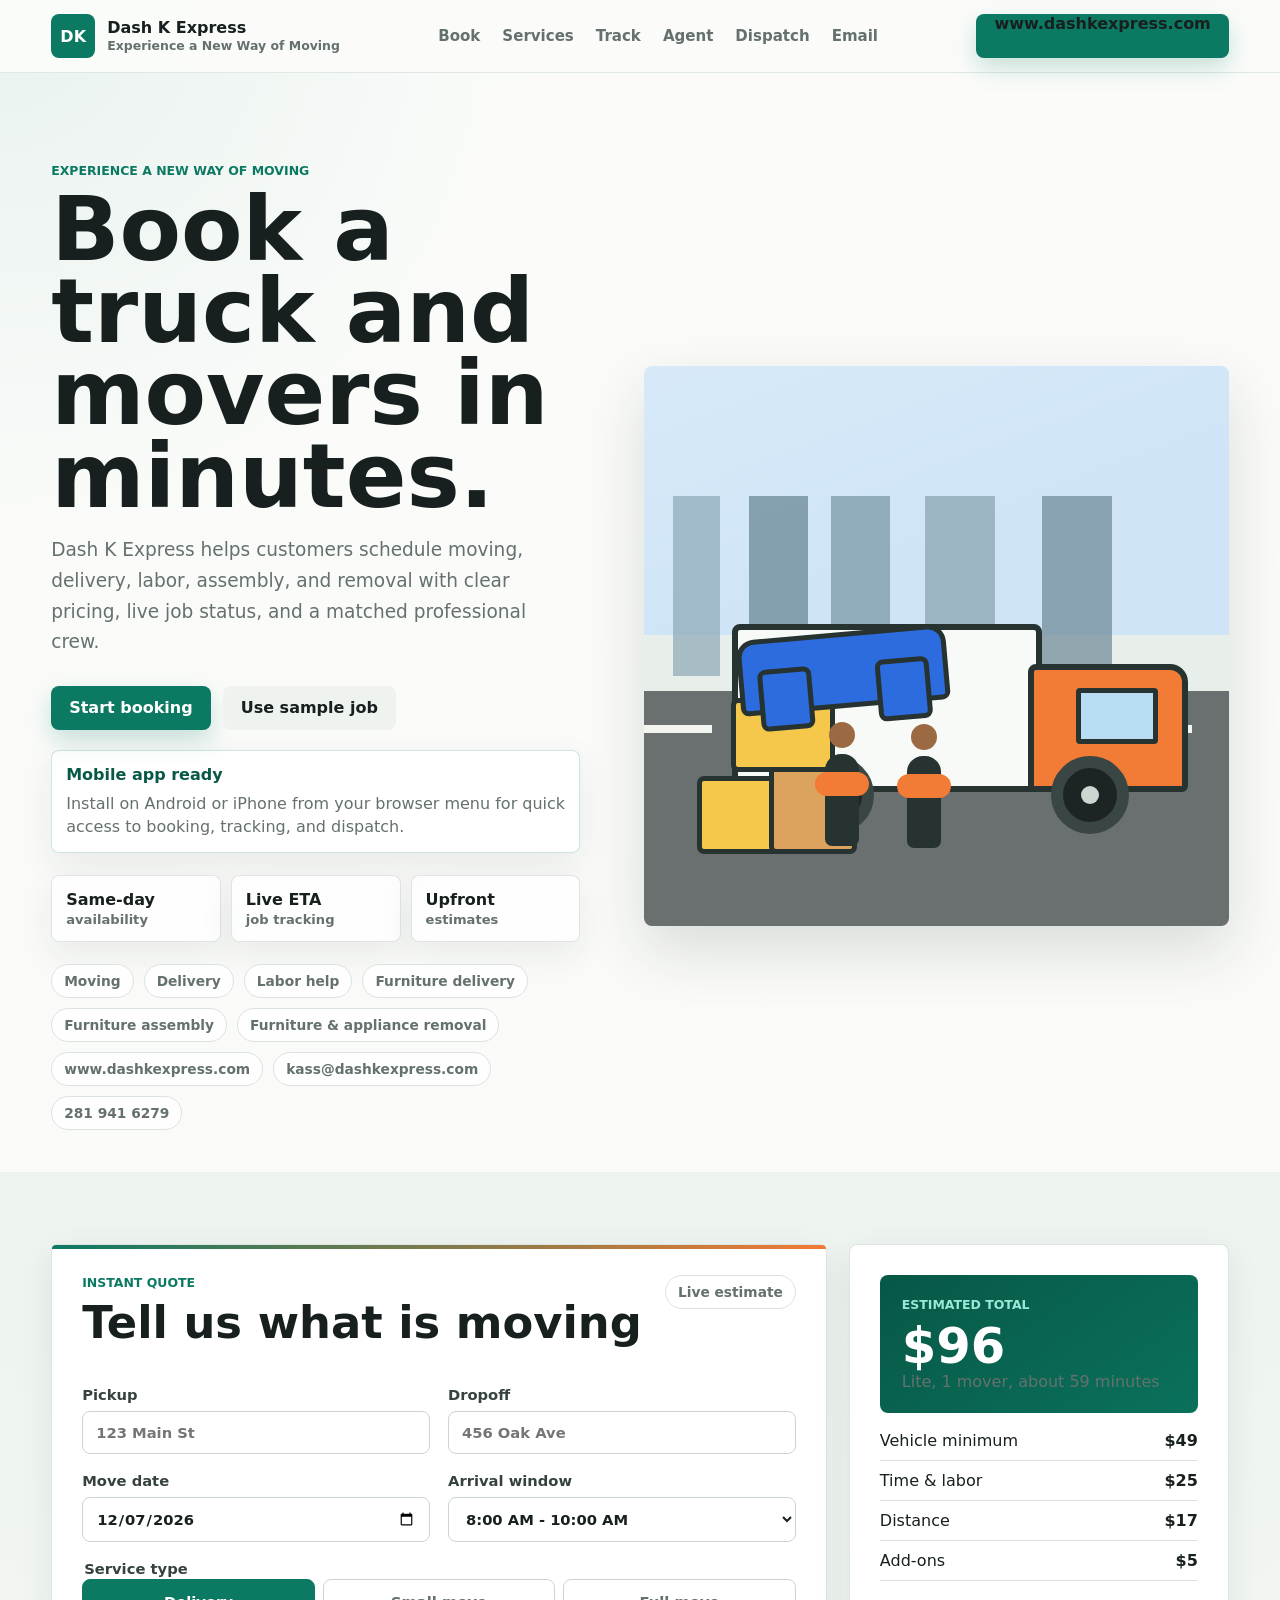
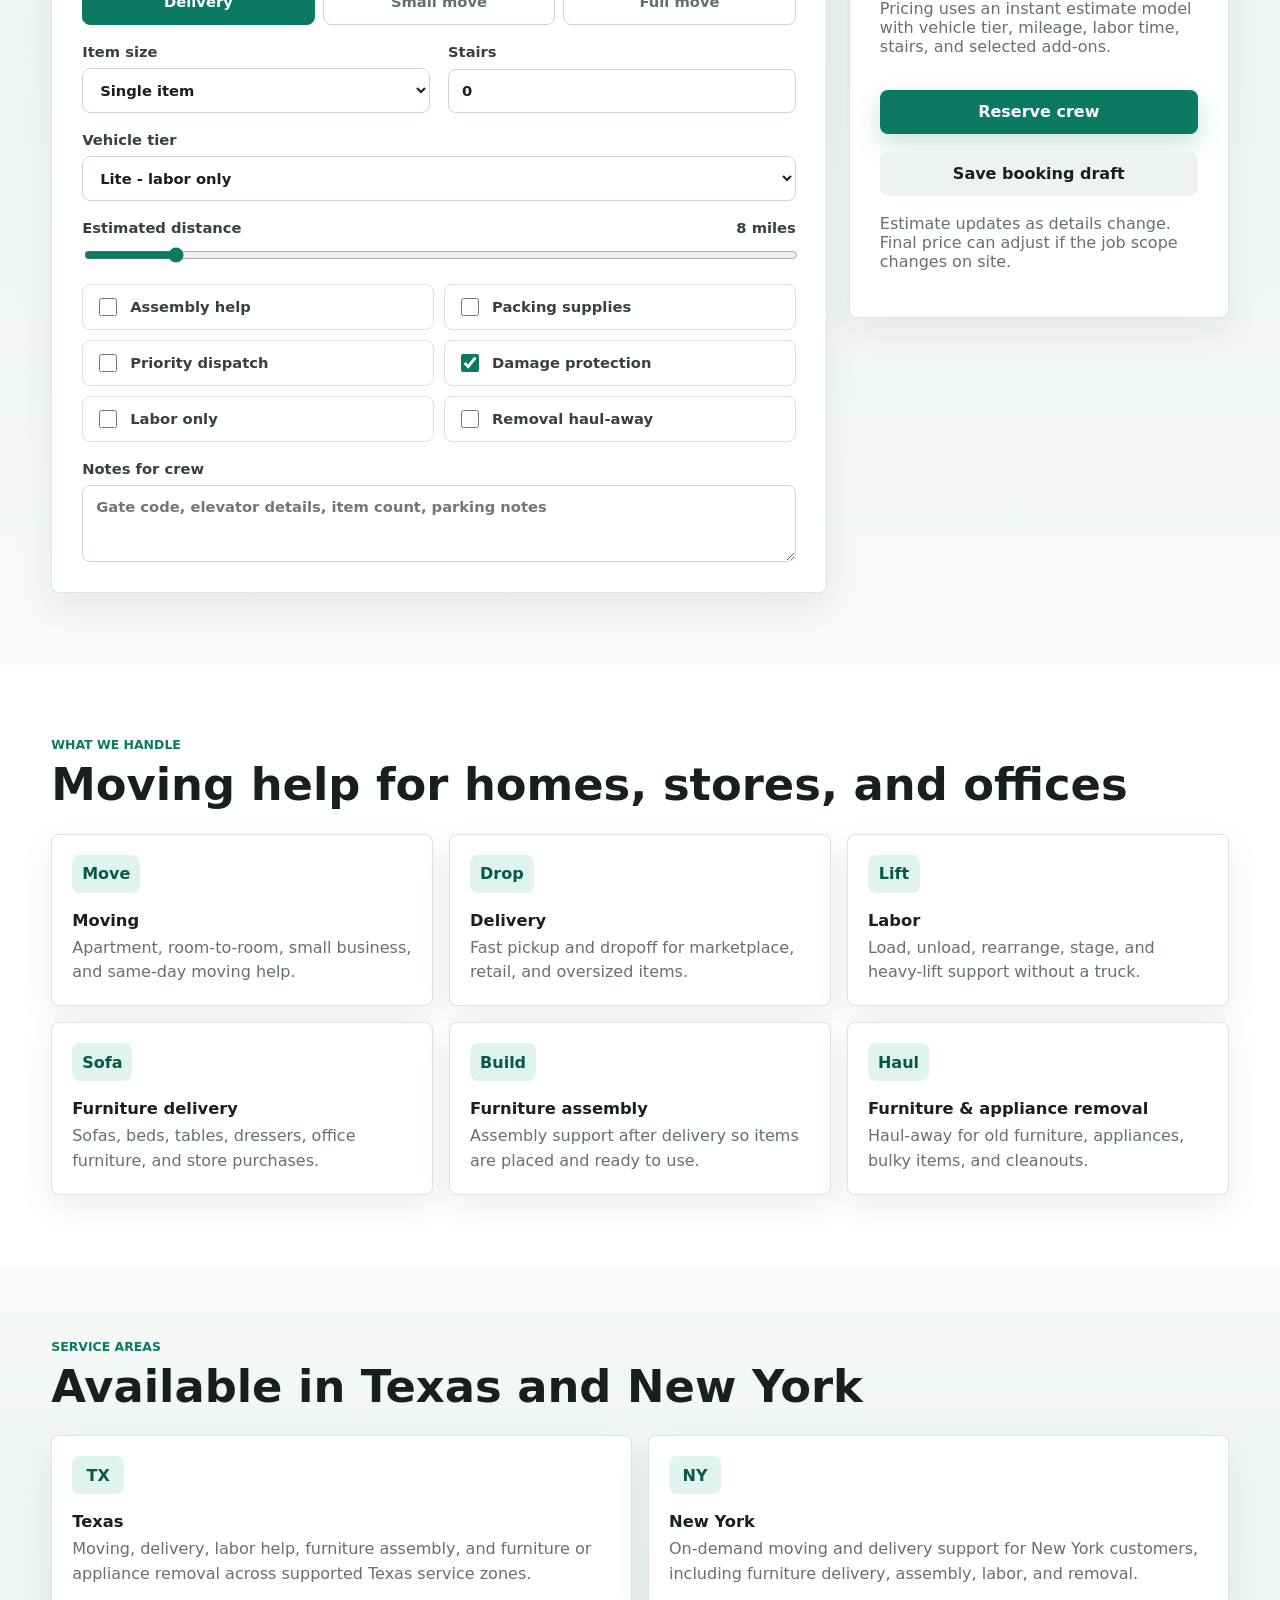
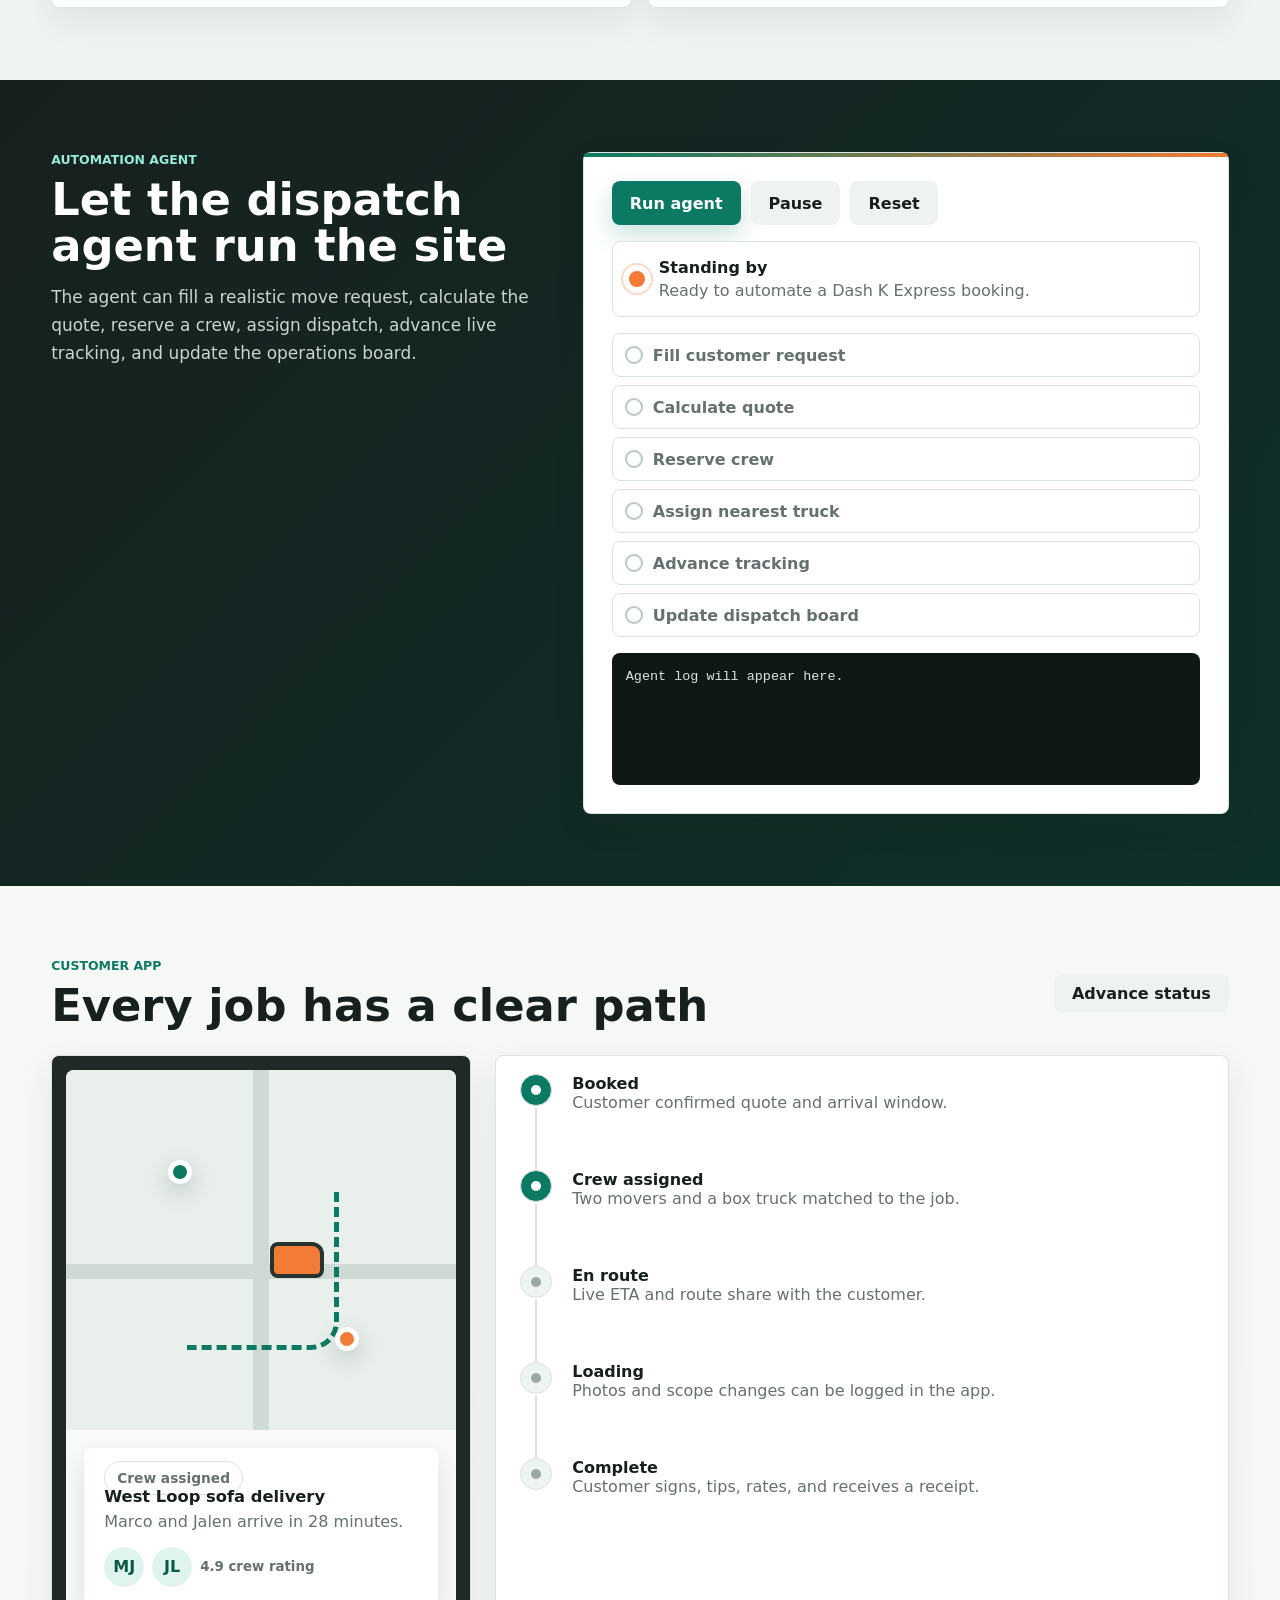
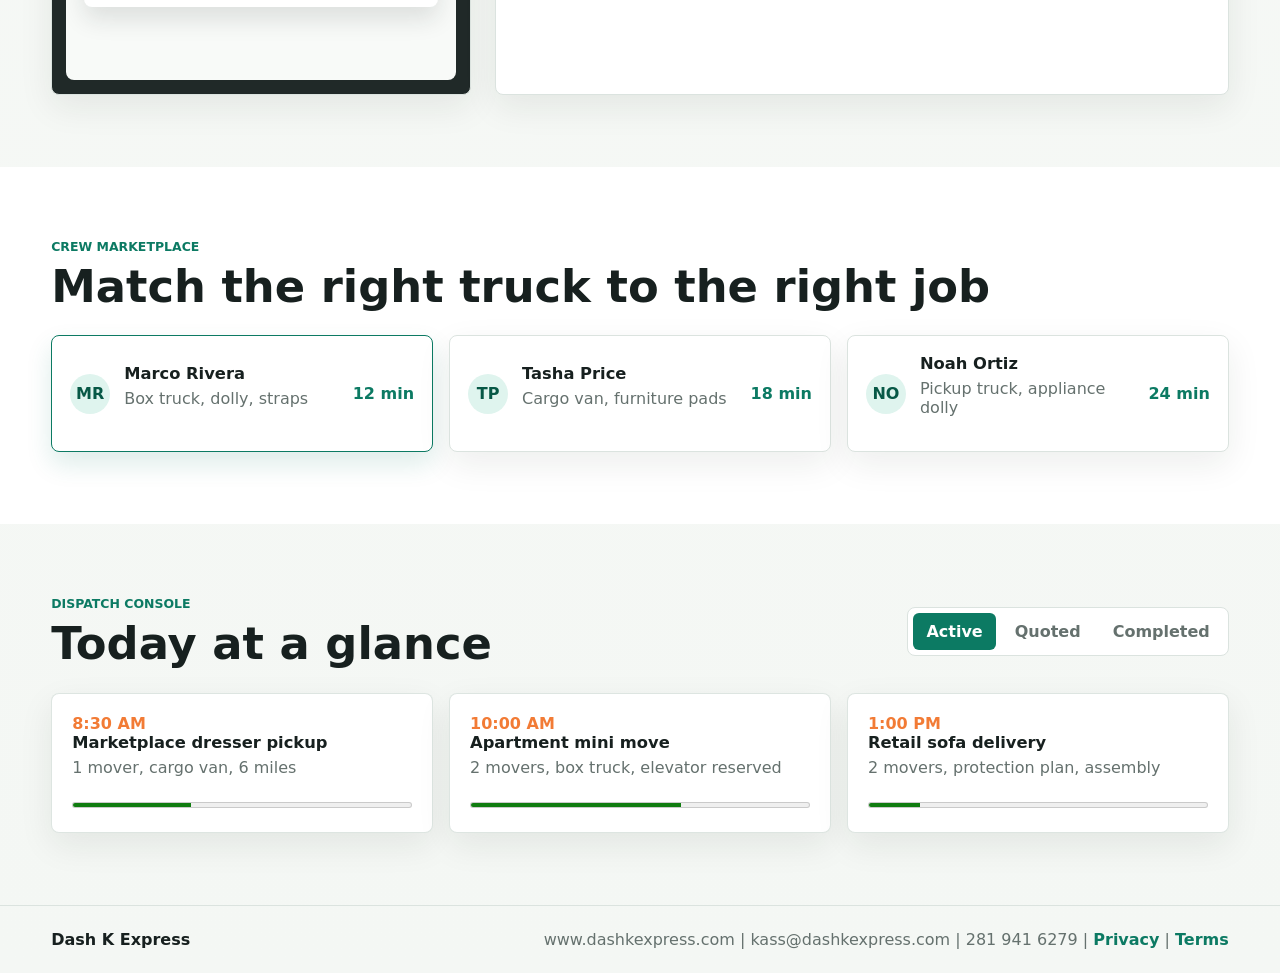
==== commit bf71422d: "Add private HR recruiting console" ====
--- a/index.html
+++ b/index.html
@@ -196,7 +196,7 @@
             <div><dt>Distance</dt><dd id="distance-price">$24</dd></div>
             <div><dt>Add-ons</dt><dd id="addon-price">$5</dd></div>
           </dl>
-          <p class="fine-print">Pricing uses a Lugg-style instant estimate model with vehicle tier, mileage, labor time, stairs, and selected add-ons.</p>
+          <p class="fine-print">Pricing uses an instant estimate model with vehicle tier, mileage, labor time, stairs, and selected add-ons.</p>
           <button class="primary-action wide" id="book-button" type="button">Reserve crew</button>
           <button class="ghost-action wide" id="save-draft-button" type="button">Save booking draft</button>
           <p class="fine-print">Estimate updates as details change. Final price can adjust if the job scope changes on site.</p>
--- a/styles.css
+++ b/styles.css
@@ -524,6 +524,7 @@
 .crews,
 .services,
 .service-areas,
+.recruiting,
 .ops-board {
   padding: clamp(36px, 6vw, 72px) clamp(18px, 4vw, 56px);
 }
@@ -539,6 +540,8 @@
 .booking-panel,
 .estimate-panel,
 .agent-panel,
+.hr-panel,
+.hr-summary,
 .agent-status-card,
 .phone-shell,
 .timeline,
@@ -555,6 +558,8 @@
 .booking-panel,
 .estimate-panel,
 .agent-panel,
+.hr-panel,
+.hr-summary,
 .service-grid article,
 .area-grid article,
 .ops-columns article {
@@ -563,7 +568,9 @@
 }
 
 .booking-panel::before,
-.agent-panel::before {
+.agent-panel::before,
+.hr-panel::before,
+.hr-summary::before {
   content: "";
   position: absolute;
   inset: 0 0 auto 0;
@@ -1151,6 +1158,178 @@
   background: #fff;
 }
 
+.recruiting {
+  background:
+    linear-gradient(180deg, #f7faf7 0%, #edf3ef 100%);
+}
+
+.internal-page {
+  background: #edf3ef;
+}
+
+.recruiting.standalone {
+  min-height: calc(100vh - 73px);
+}
+
+.recruiting.standalone .section-heading {
+  align-items: flex-end;
+}
+
+.recruiting.standalone h1 {
+  margin-bottom: 14px;
+  font-size: clamp(2.7rem, 6vw, 5.4rem);
+  max-width: 840px;
+}
+
+.hr-login {
+  min-height: calc(100vh - 73px);
+  display: grid;
+  place-items: center;
+  padding: clamp(36px, 6vw, 72px) clamp(18px, 4vw, 56px);
+}
+
+.hr-login-card {
+  width: min(100%, 520px);
+  display: grid;
+  gap: 18px;
+  border: 1px solid var(--line);
+  border-radius: 8px;
+  background: var(--panel);
+  padding: clamp(22px, 4vw, 34px);
+  box-shadow: var(--shadow);
+}
+
+.hr-login-card h1 {
+  margin-bottom: 0;
+  font-size: clamp(2.25rem, 5vw, 3.9rem);
+  line-height: 0.98;
+}
+
+.hr-login-card p:not(.eyebrow) {
+  margin: 0;
+  color: var(--muted);
+  line-height: 1.55;
+}
+
+.hr-login-card.denied {
+  border-color: rgba(242, 123, 53, 0.45);
+}
+
+.payment-onboarding {
+  margin-top: clamp(28px, 5vw, 52px);
+}
+
+.hr-layout {
+  display: grid;
+  grid-template-columns: minmax(0, 1.05fr) minmax(360px, 0.95fr) minmax(280px, 360px);
+  gap: 18px;
+  align-items: start;
+}
+
+.hr-panel,
+.hr-summary {
+  position: relative;
+  display: grid;
+  gap: 18px;
+  padding: clamp(18px, 3vw, 26px);
+}
+
+.hr-summary {
+  position: sticky;
+  top: 96px;
+}
+
+.hr-summary strong {
+  display: block;
+  font-size: 1.45rem;
+  line-height: 1.15;
+}
+
+.hr-summary > p:not(.eyebrow),
+.hr-steps p {
+  color: var(--muted);
+  line-height: 1.55;
+}
+
+.hr-steps {
+  display: grid;
+  gap: 10px;
+  list-style: none;
+  margin: 0;
+  padding: 0;
+}
+
+.hr-steps li {
+  position: relative;
+  display: grid;
+  grid-template-columns: 28px minmax(0, 1fr);
+  column-gap: 10px;
+  border: 1px solid var(--line);
+  border-radius: 8px;
+  background: #fff;
+  padding: 12px;
+}
+
+.hr-steps li span {
+  grid-row: 1 / span 2;
+  display: grid;
+  place-items: center;
+  width: 24px;
+  height: 24px;
+  border: 2px solid #b9c8c2;
+  border-radius: 50%;
+}
+
+.hr-steps li span::after {
+  content: "";
+  width: 8px;
+  height: 8px;
+  border-radius: 50%;
+  background: #b9c8c2;
+}
+
+.hr-steps strong {
+  color: var(--ink);
+}
+
+.hr-steps p {
+  grid-column: 2;
+  margin: 3px 0 0;
+  font-size: 0.88rem;
+}
+
+.hr-steps .active {
+  border-color: rgba(12, 122, 99, 0.42);
+  background: #f3fbf8;
+}
+
+.hr-steps .active span {
+  border-color: var(--green);
+}
+
+.hr-steps .active span::after {
+  background: var(--green);
+}
+
+.hr-steps .done strong {
+  color: var(--green-dark);
+}
+
+.hr-steps .done span {
+  border-color: var(--green);
+  background: var(--green);
+}
+
+.hr-steps .done span::after {
+  background: #fff;
+}
+
+.hr-actions {
+  display: flex;
+  flex-wrap: wrap;
+  gap: 10px;
+}
+
 .crew-grid {
   display: grid;
   grid-template-columns: repeat(3, minmax(0, 1fr));
@@ -1284,8 +1463,13 @@
   .crew-grid,
   .service-grid,
   .area-grid,
+  .hr-layout,
   .ops-columns {
     grid-template-columns: 1fr;
+  }
+
+  .hr-summary {
+    position: static;
   }
 }
 
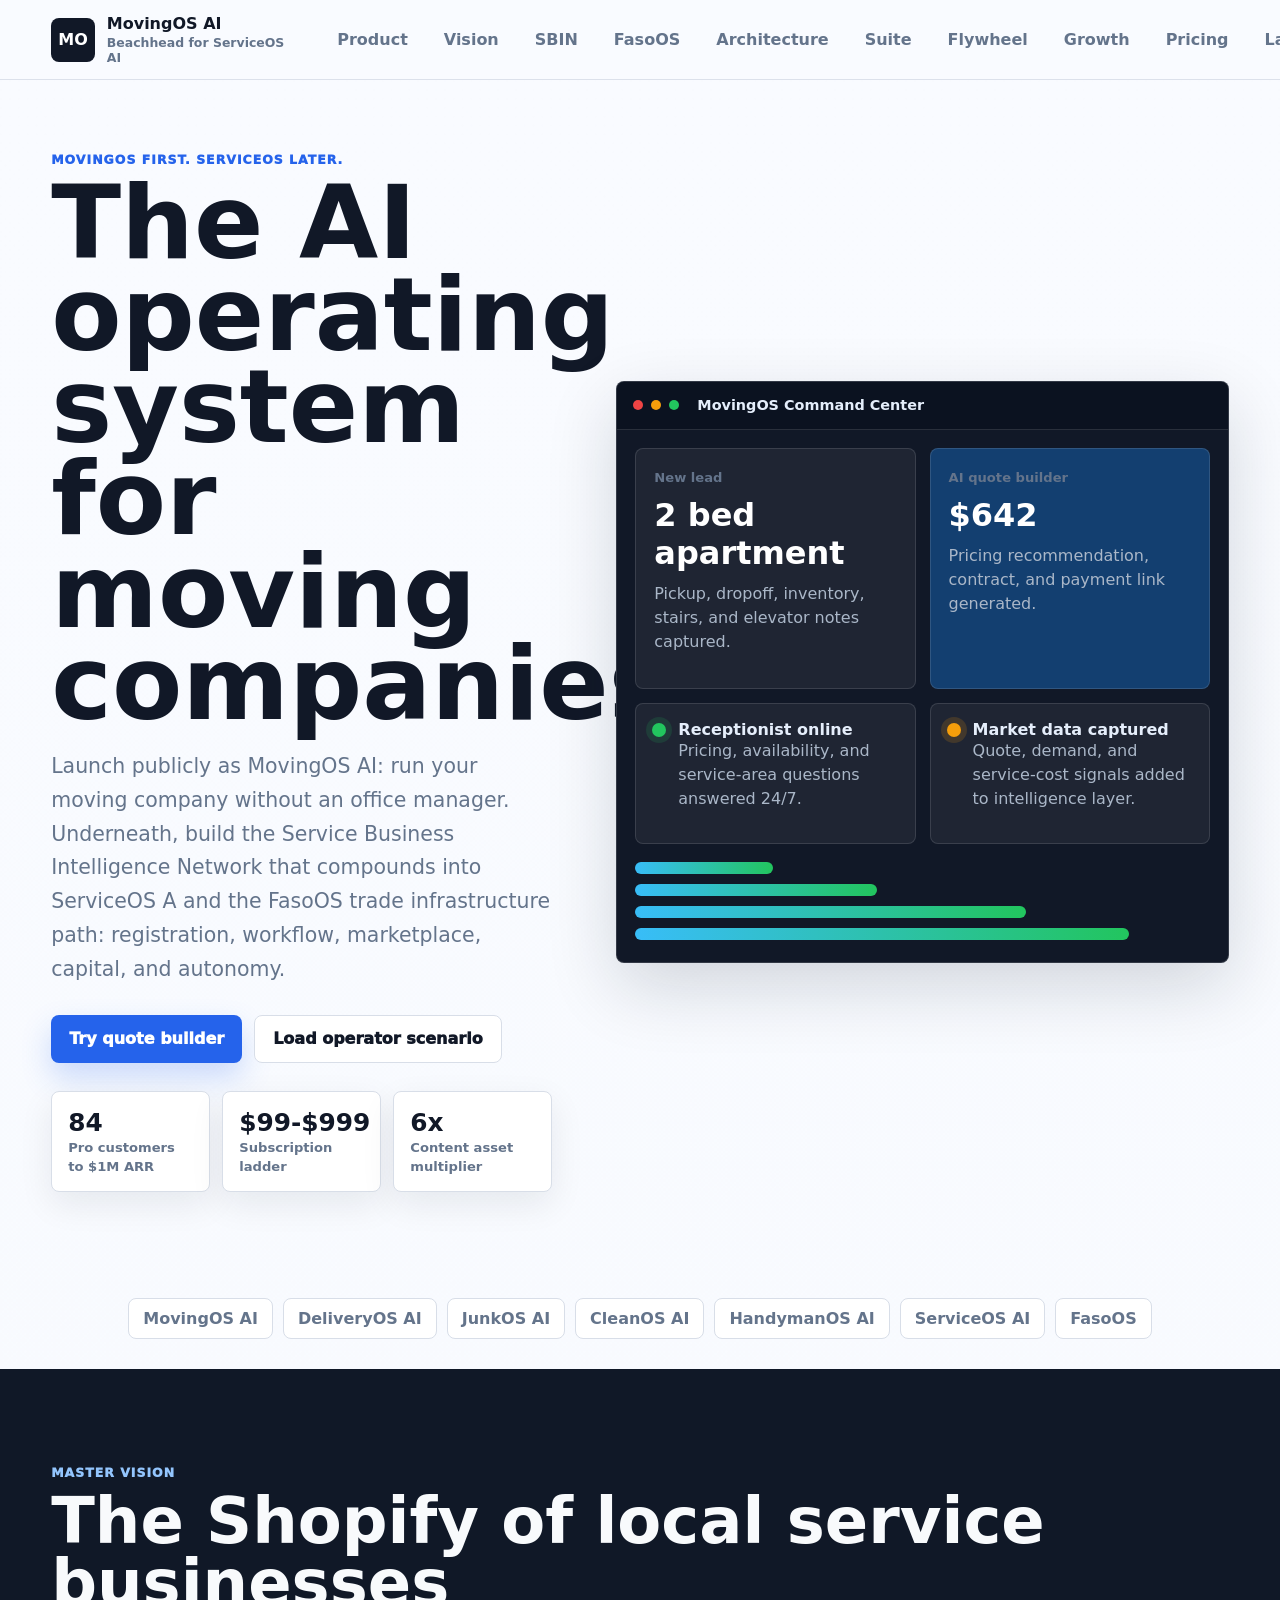
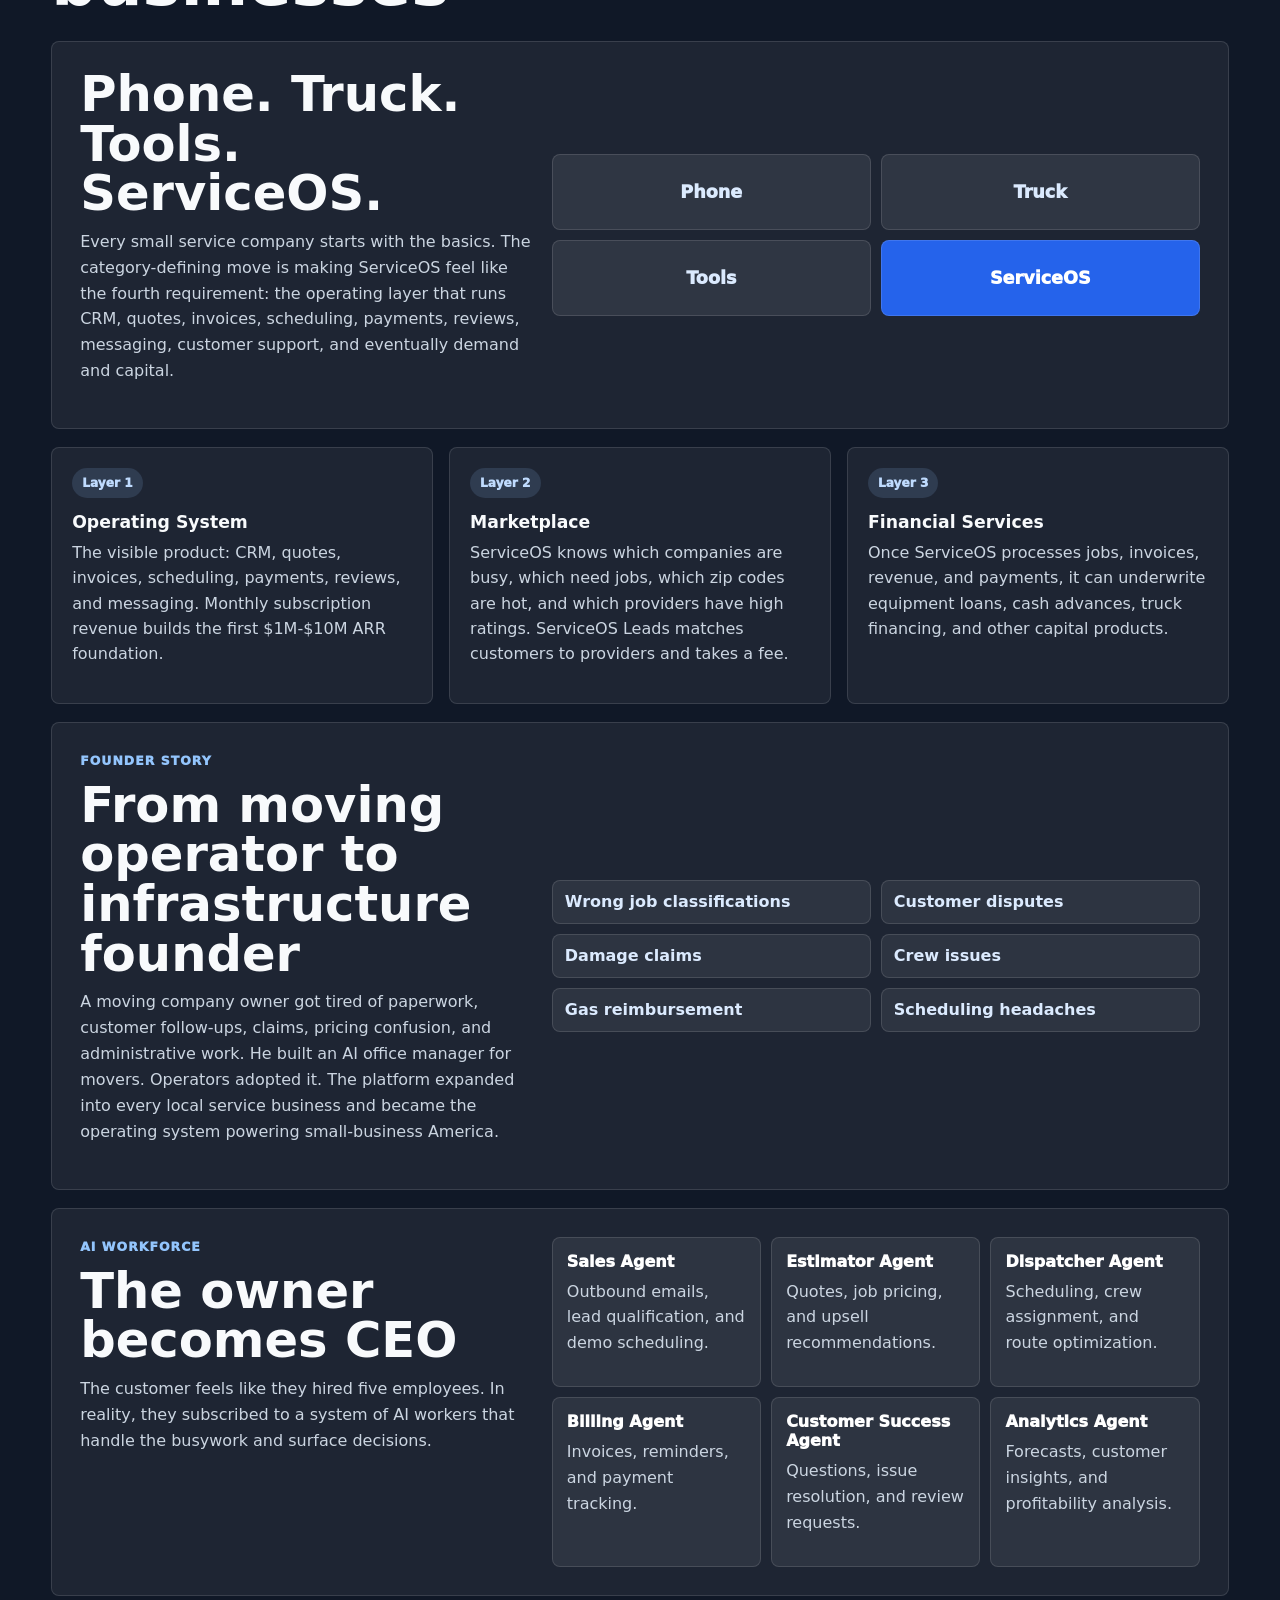
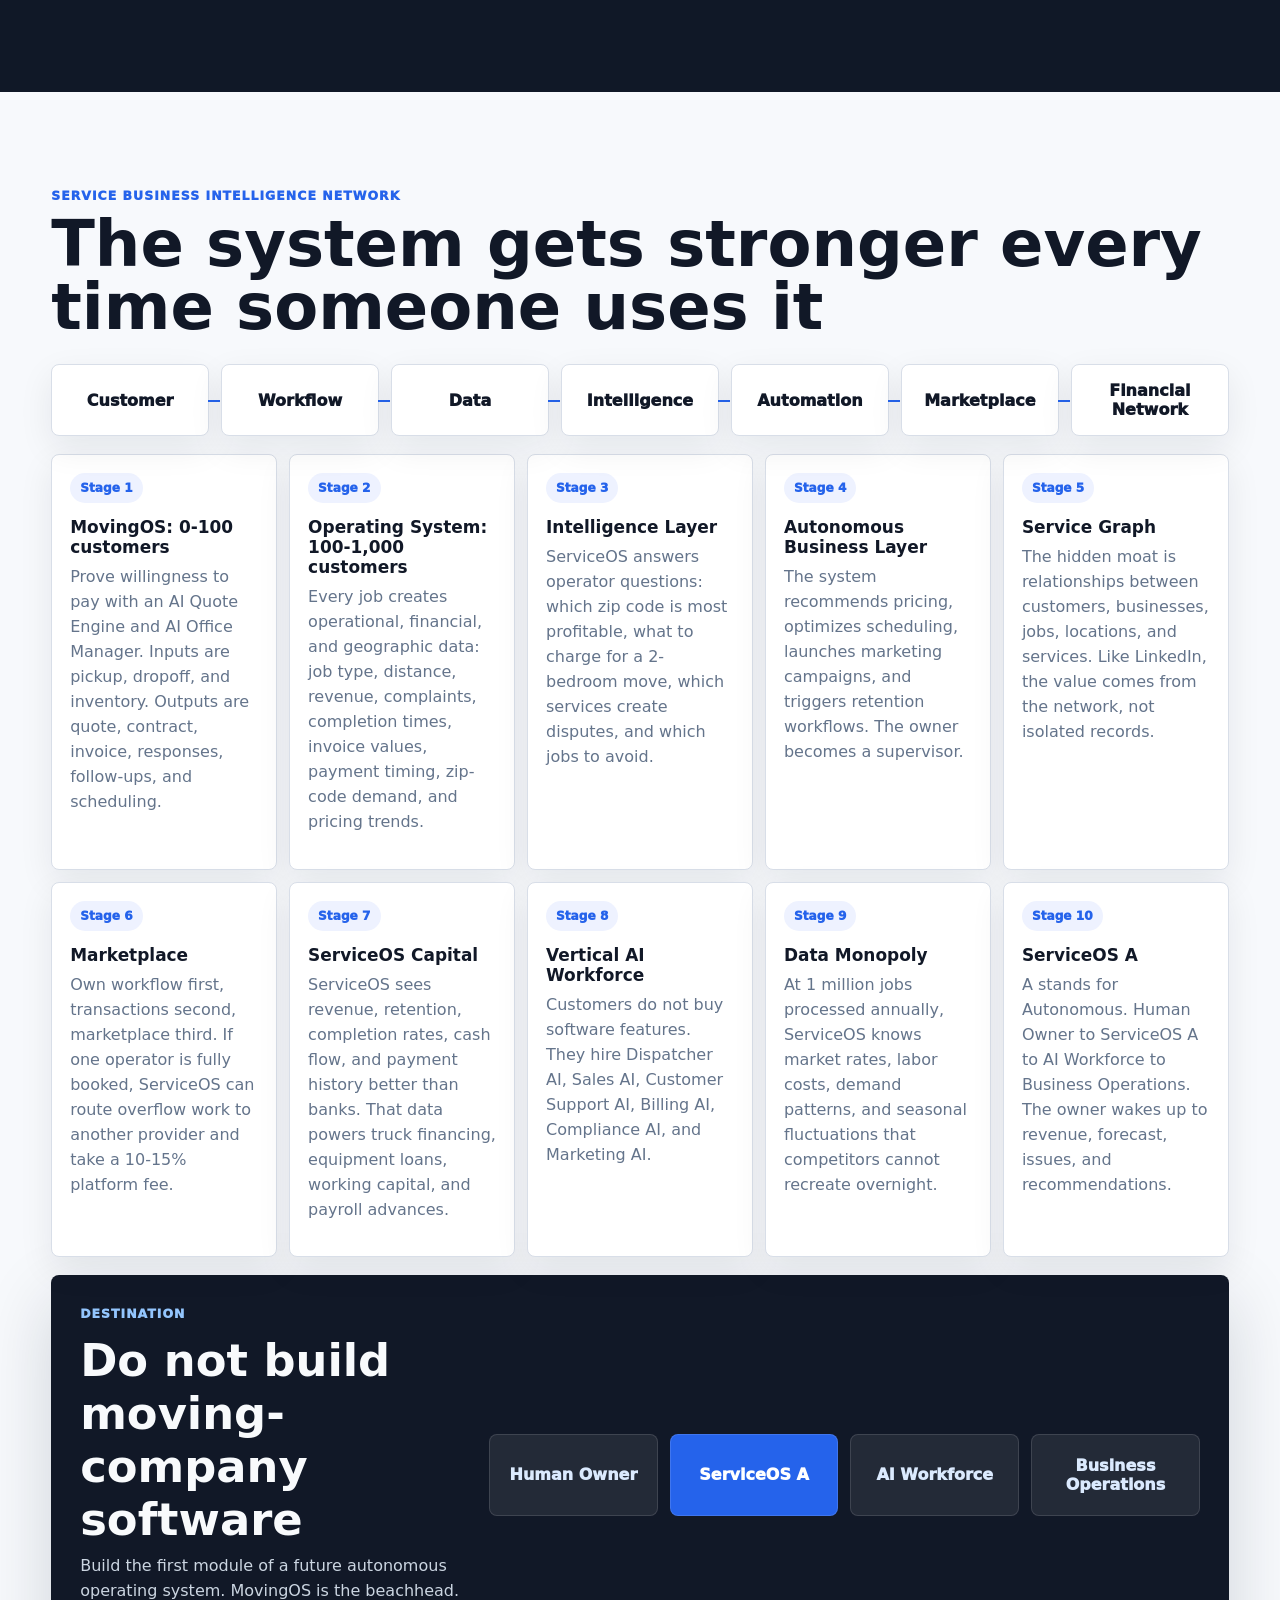
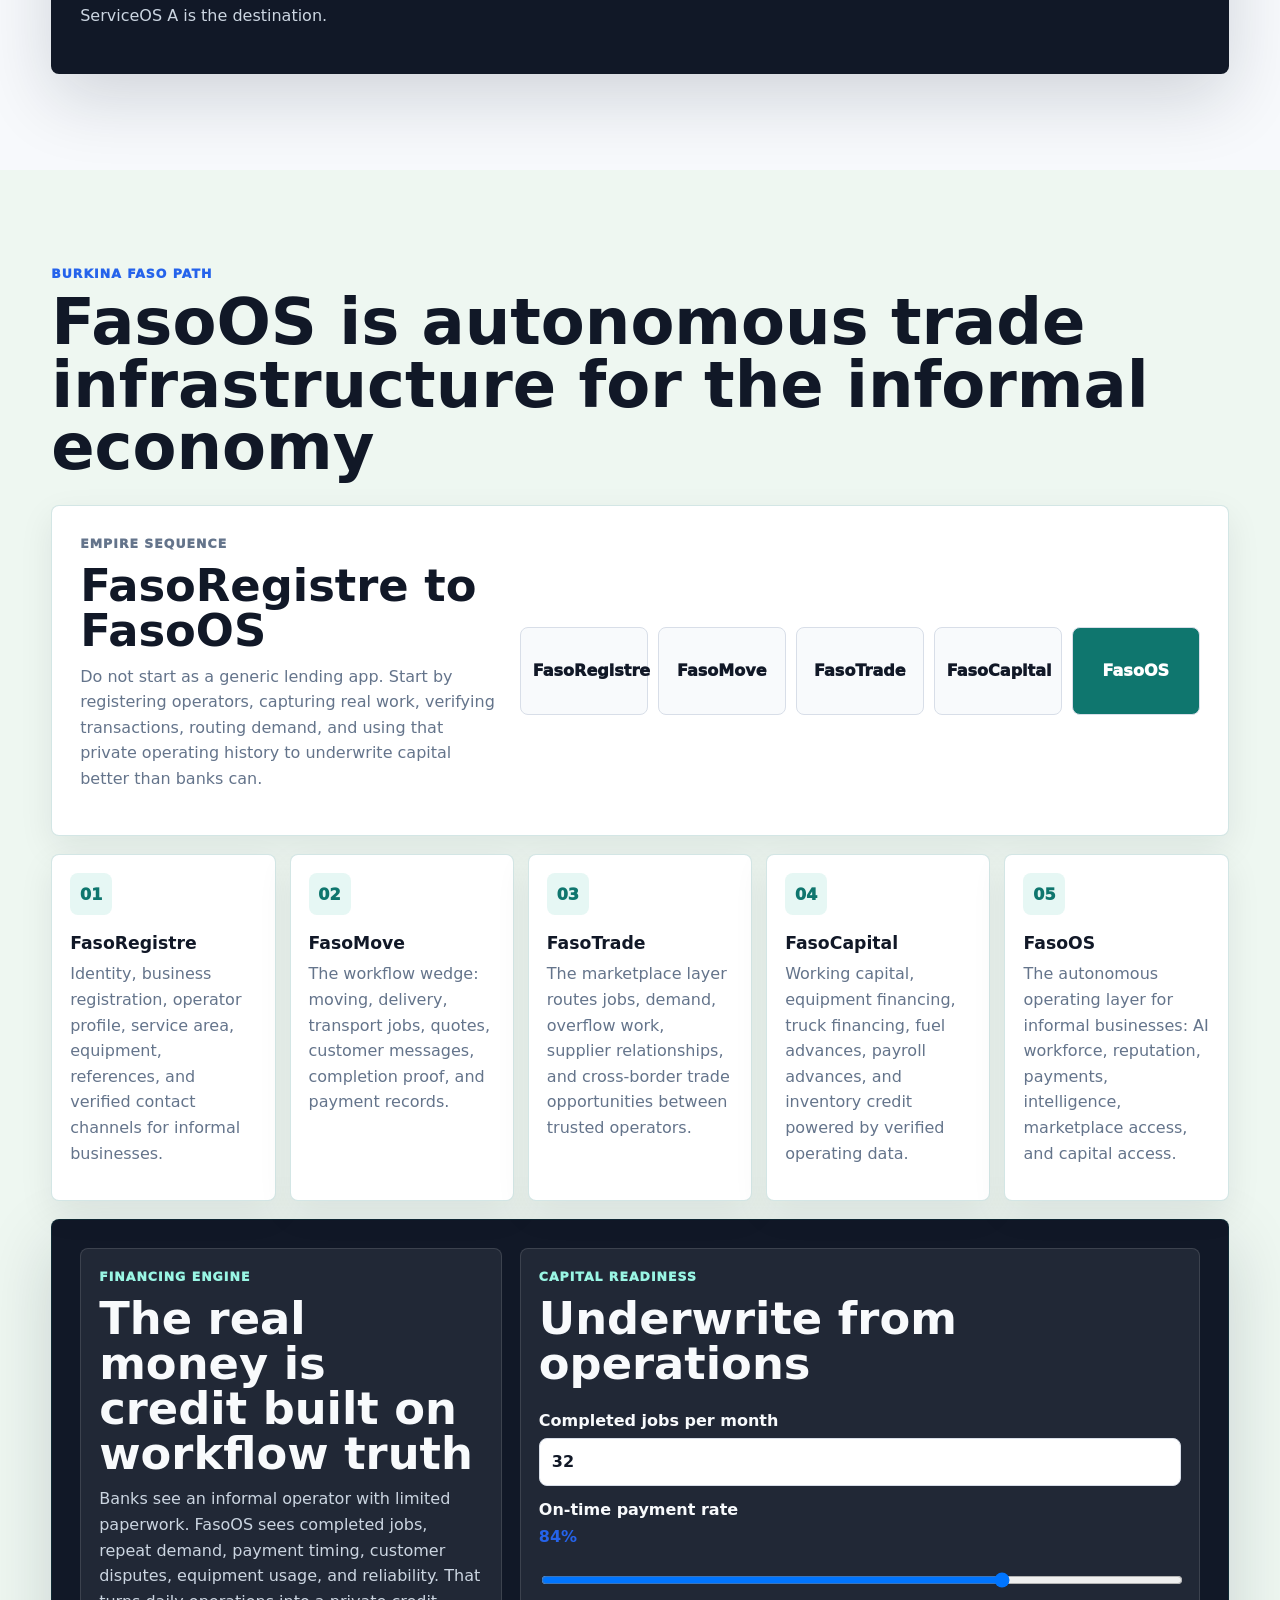
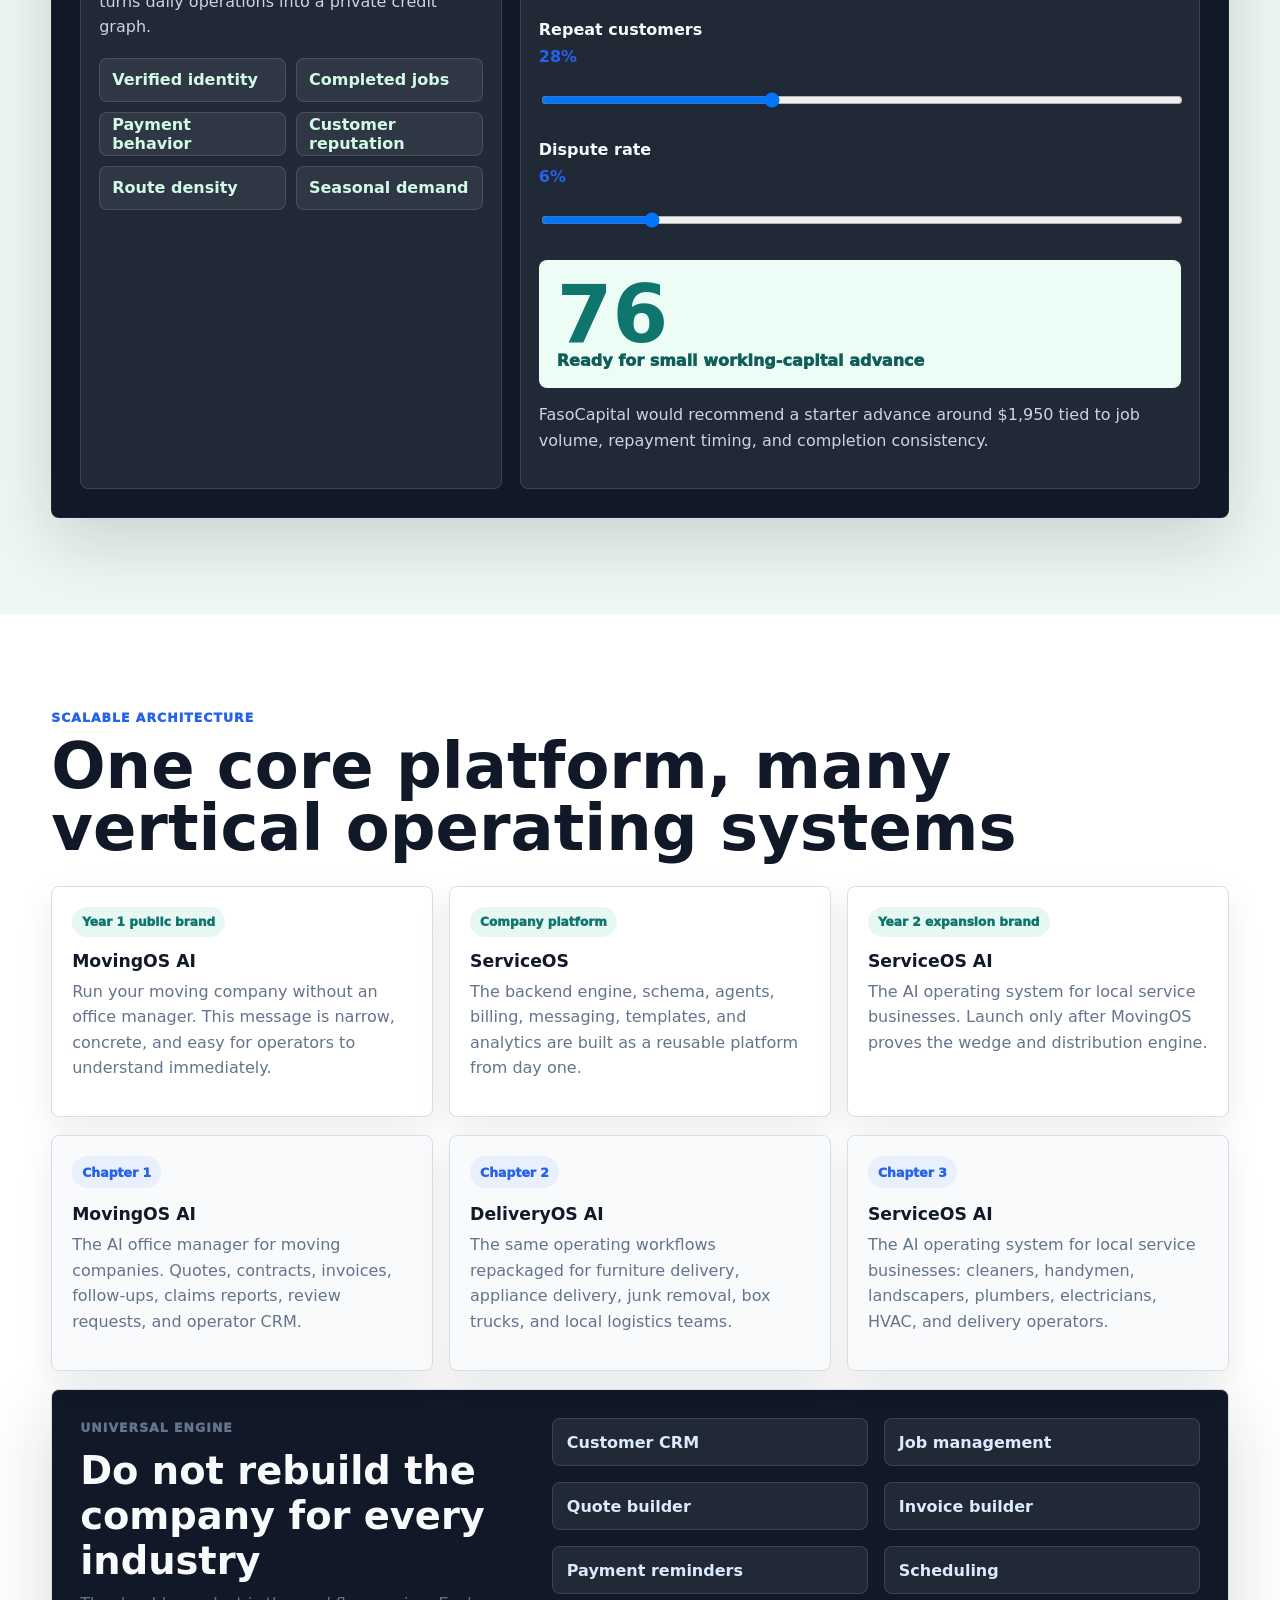
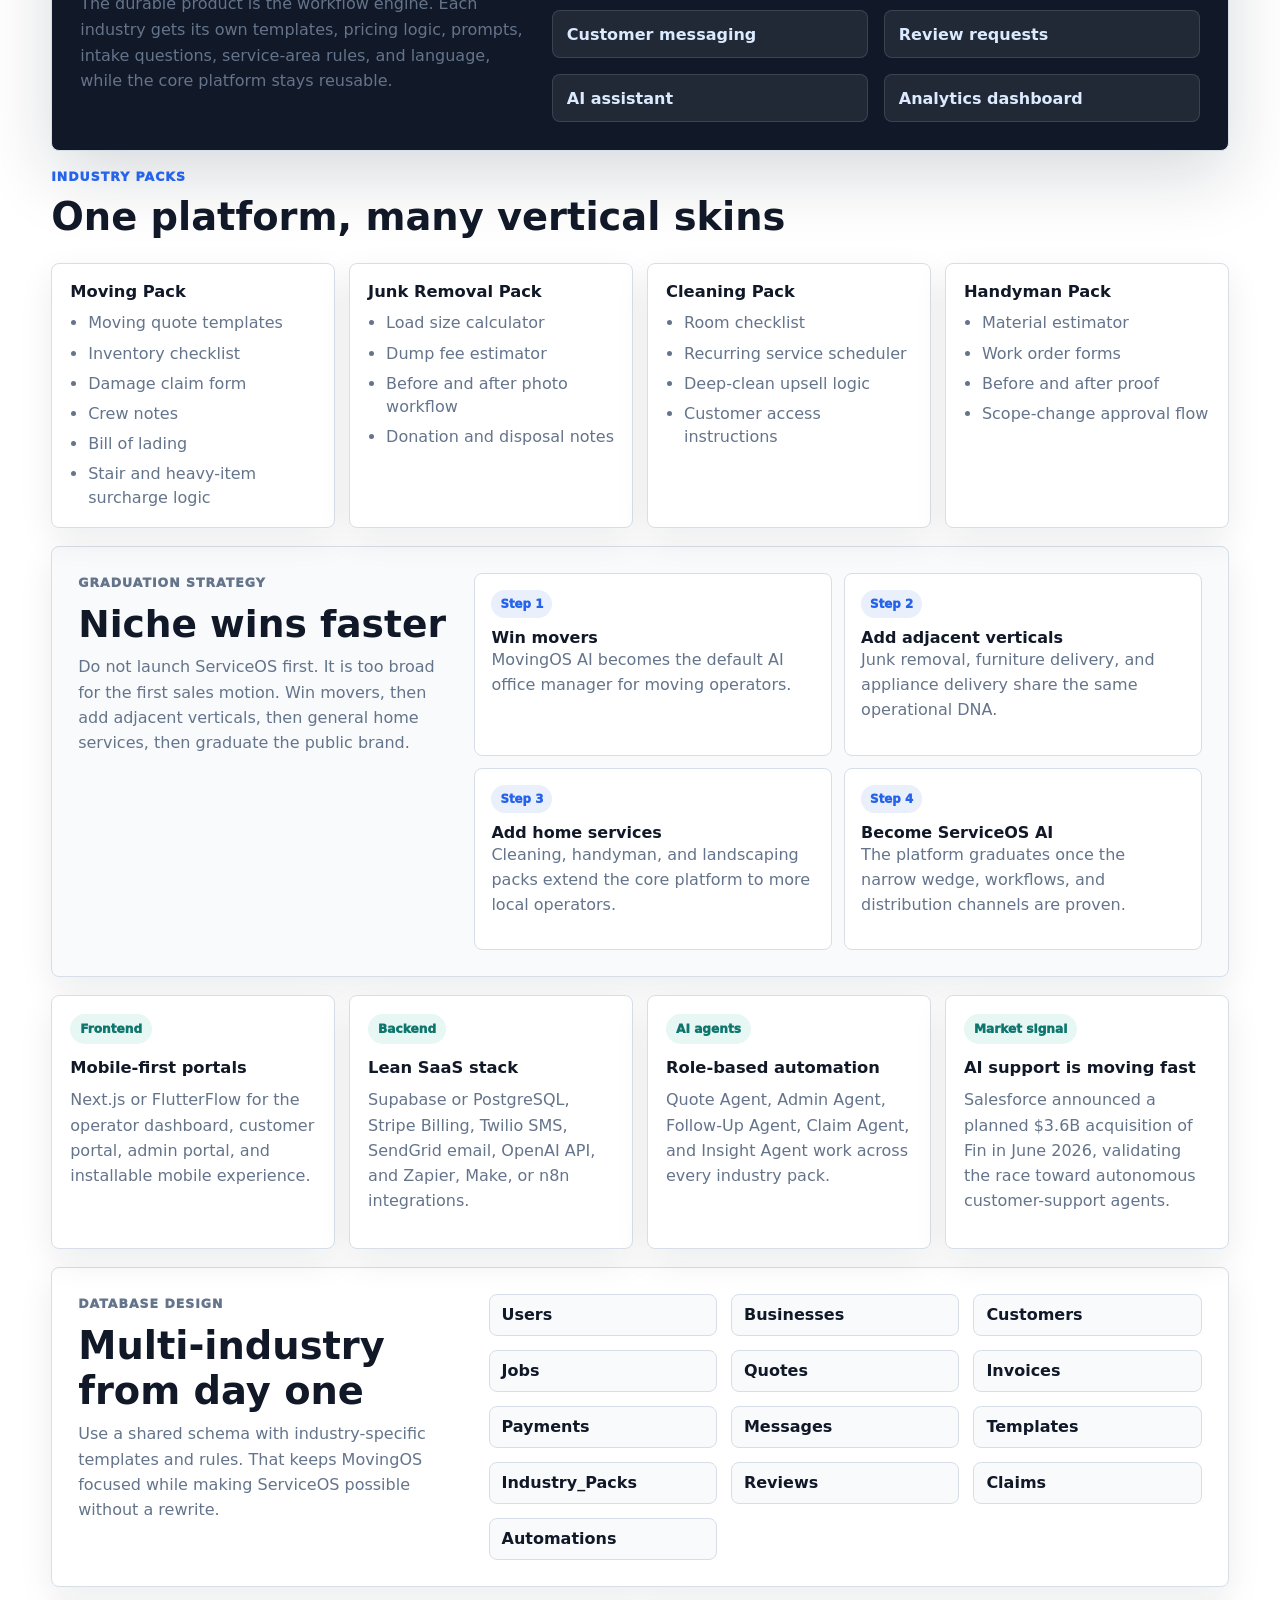
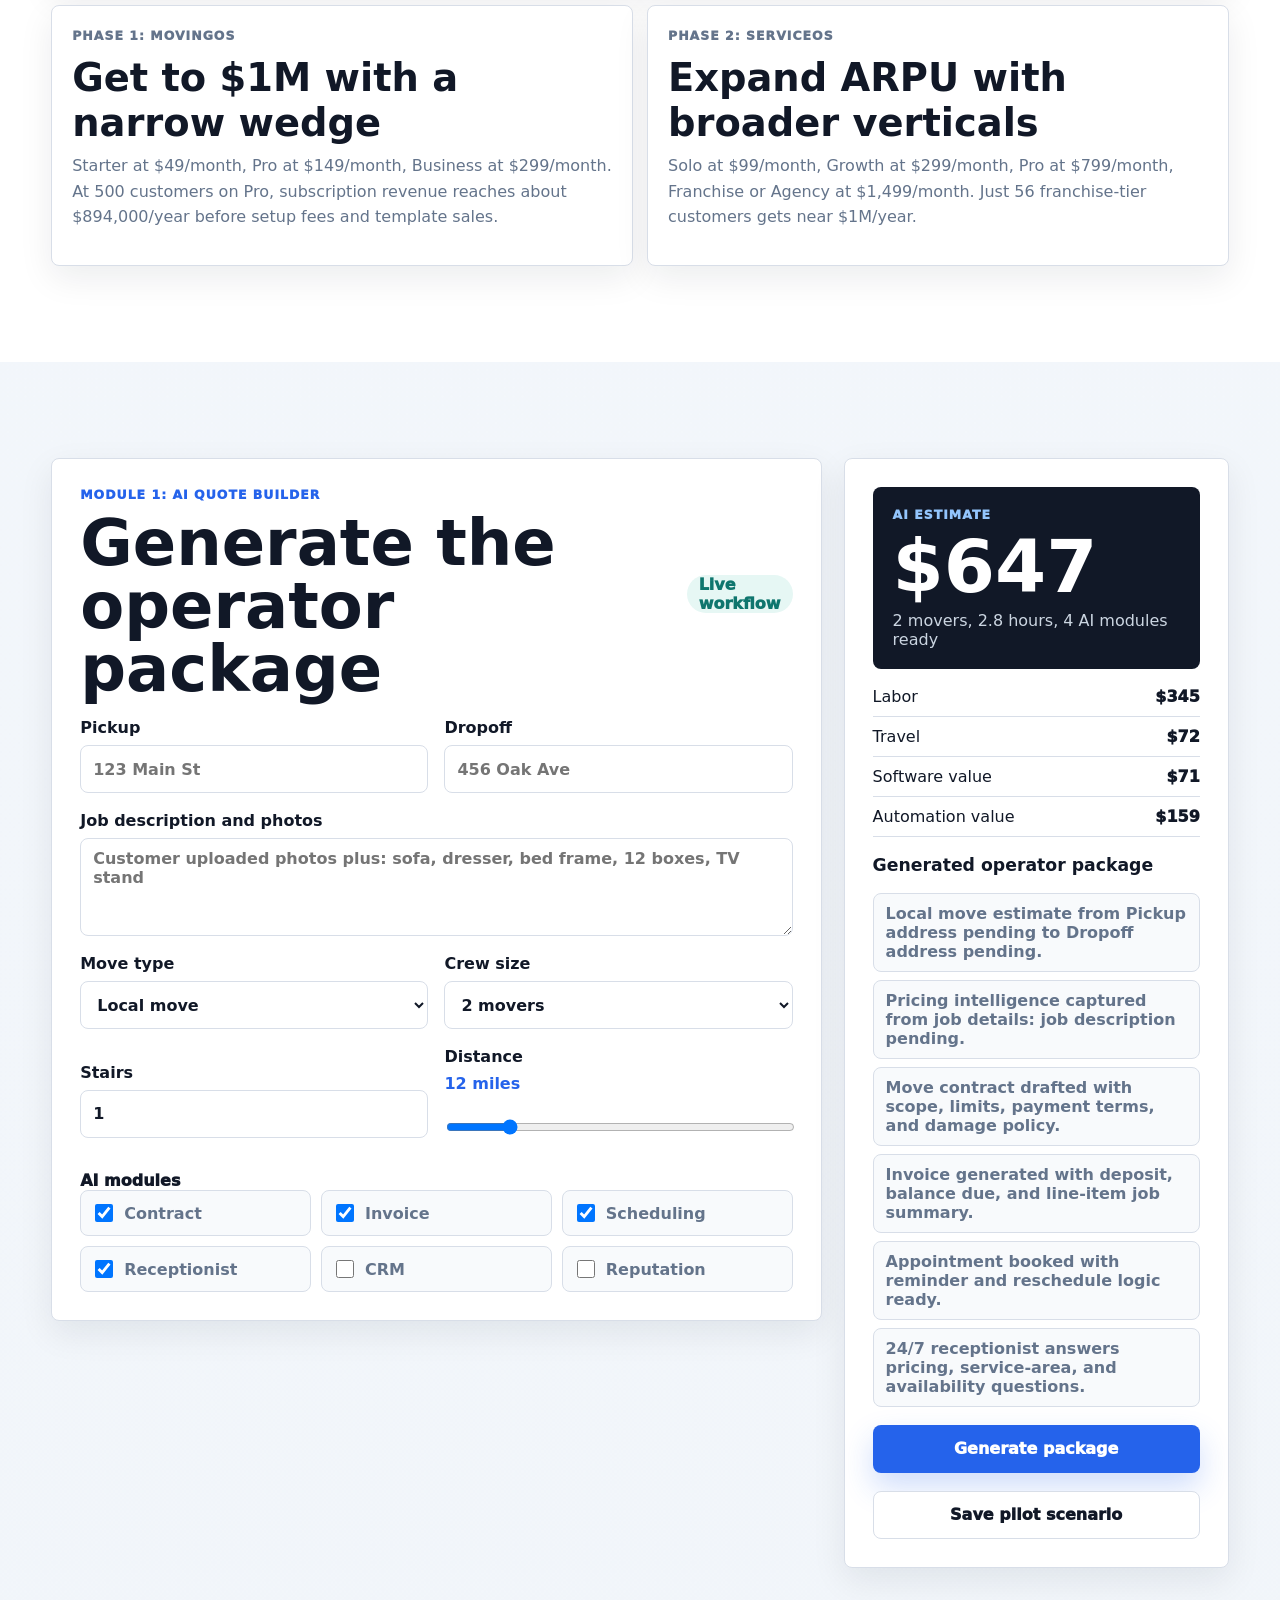
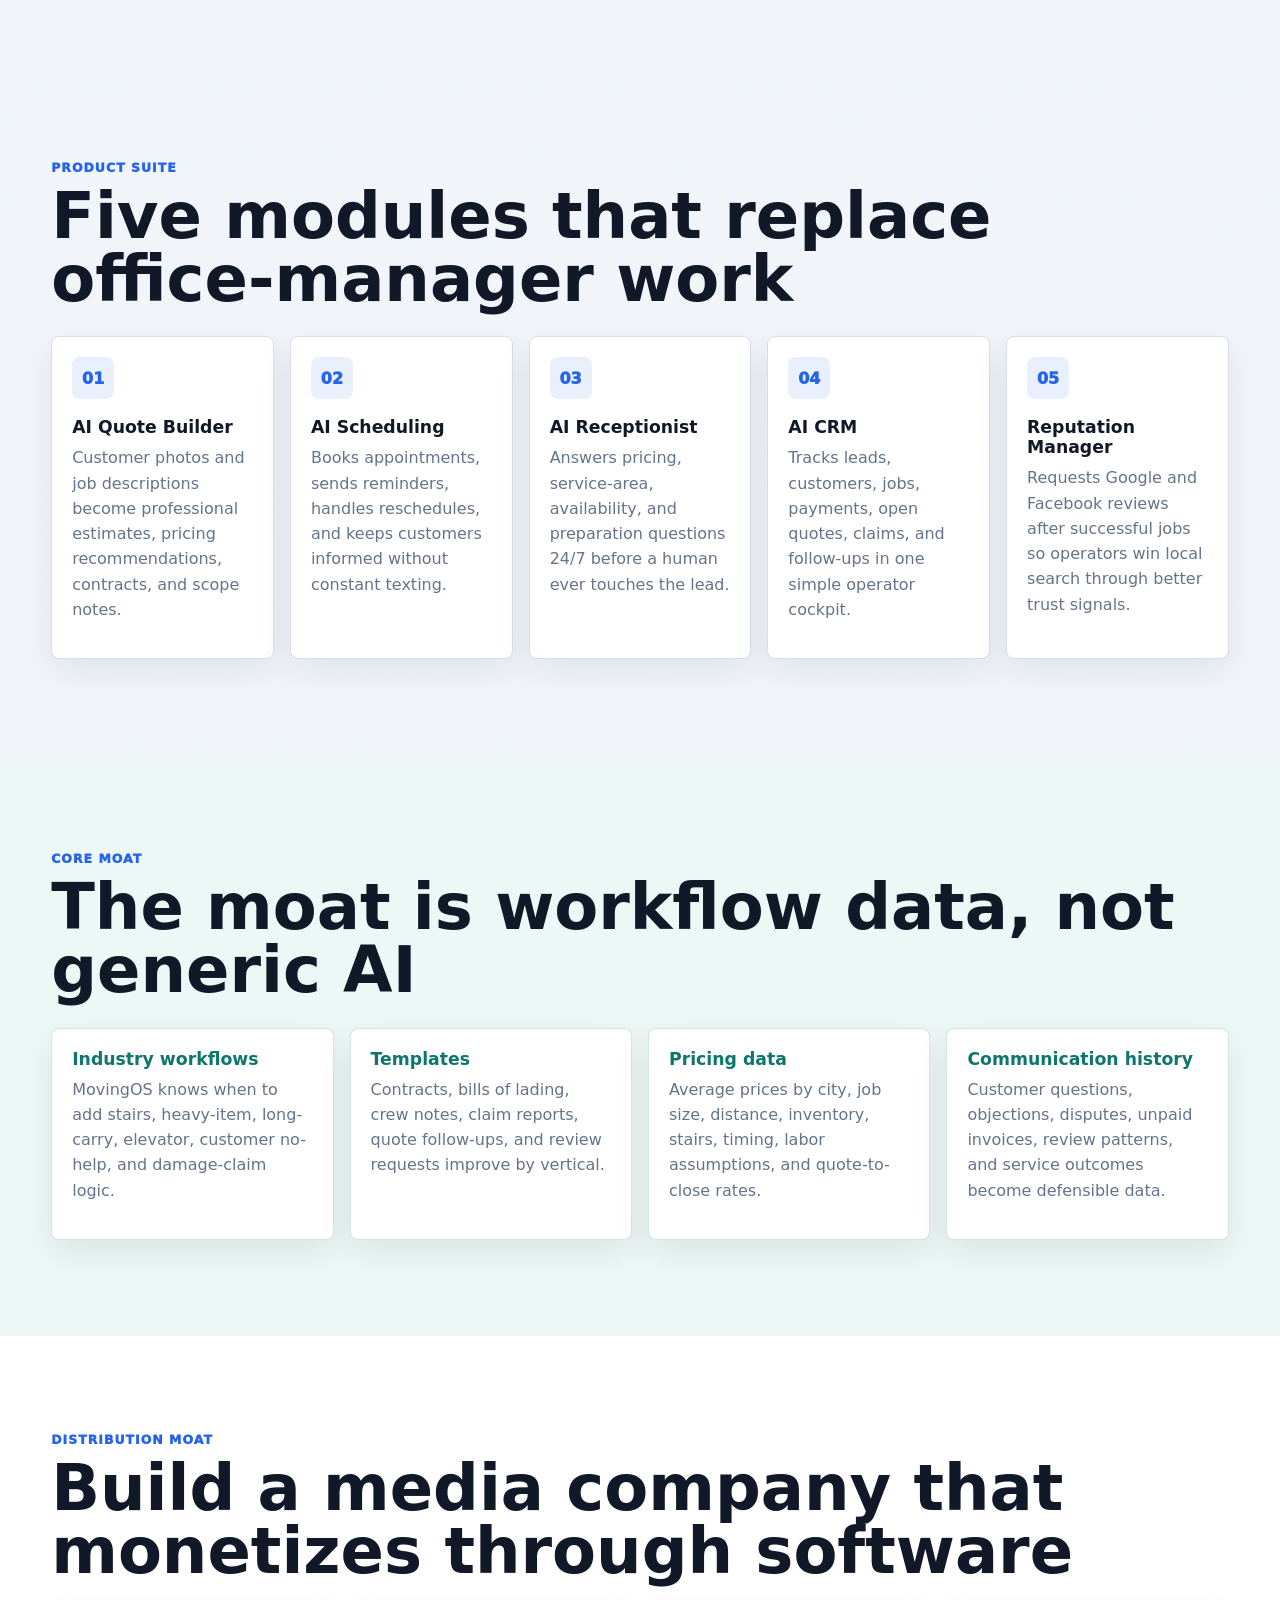
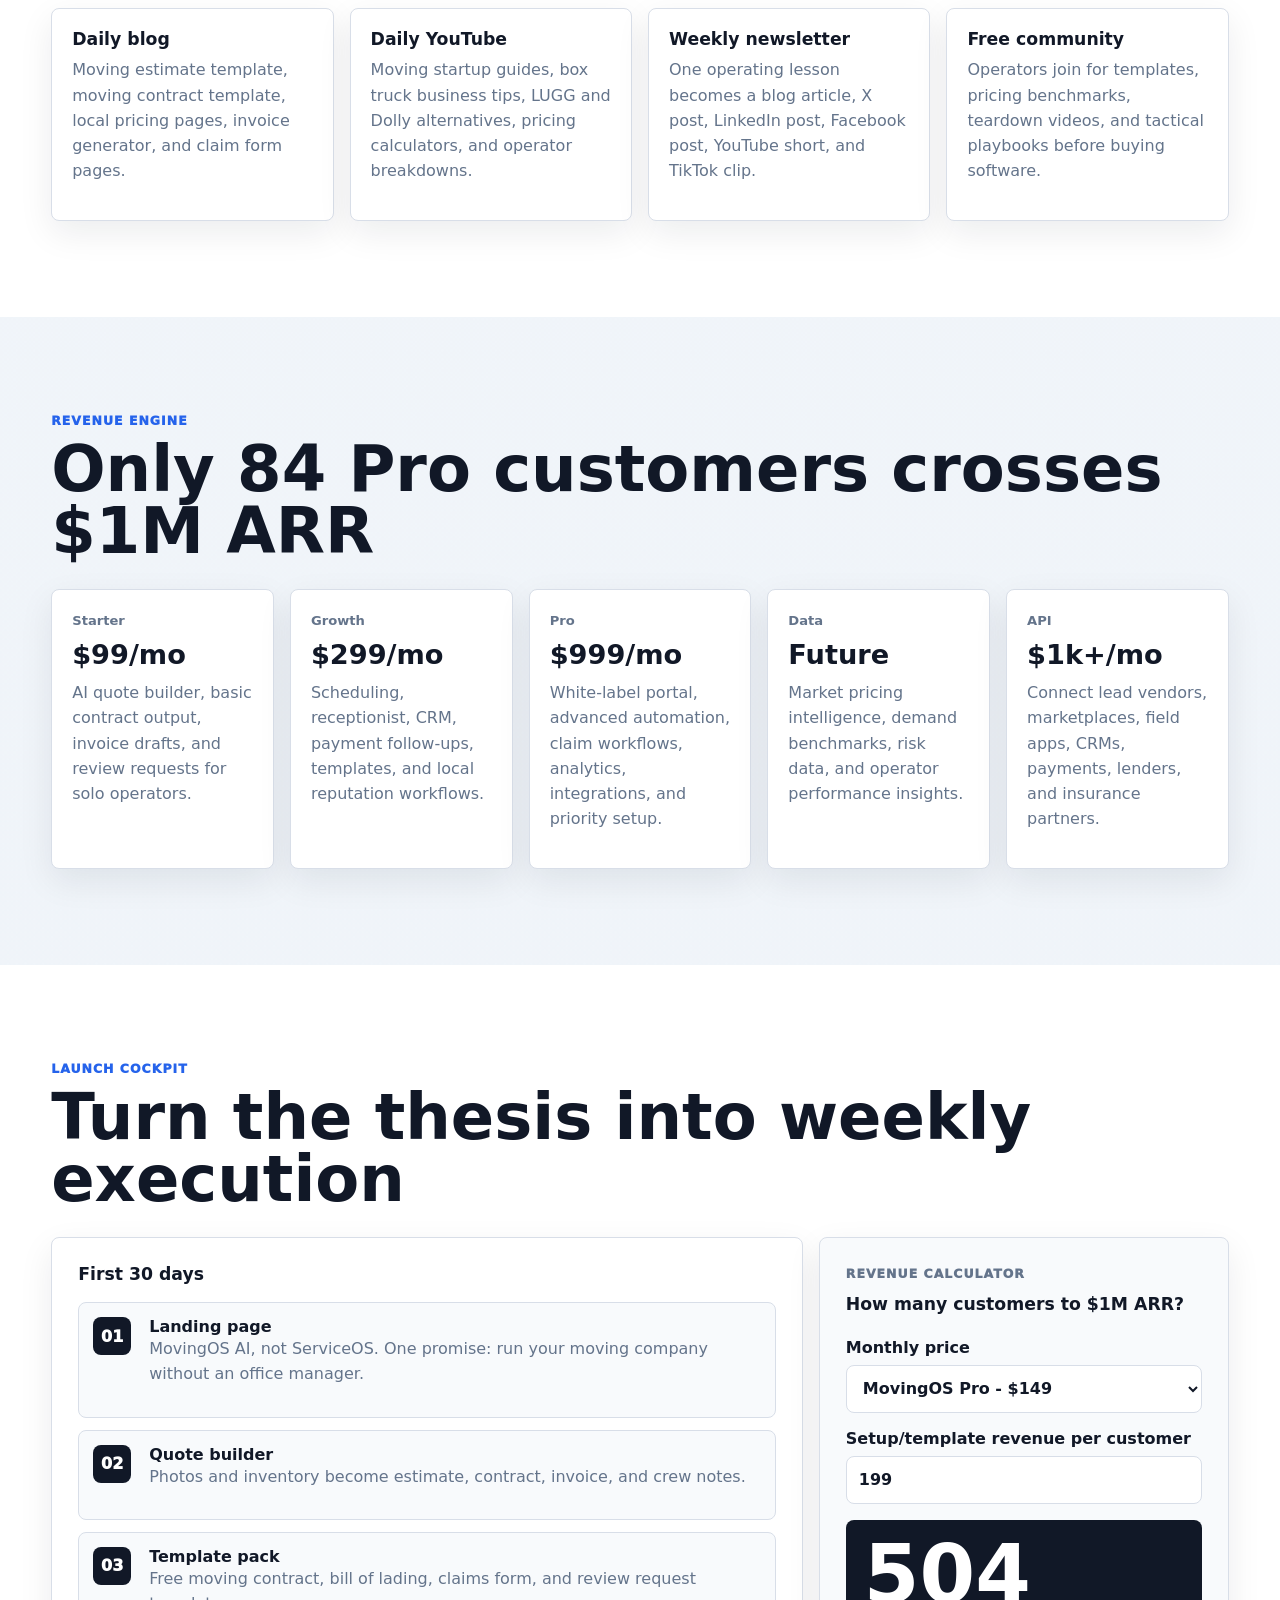
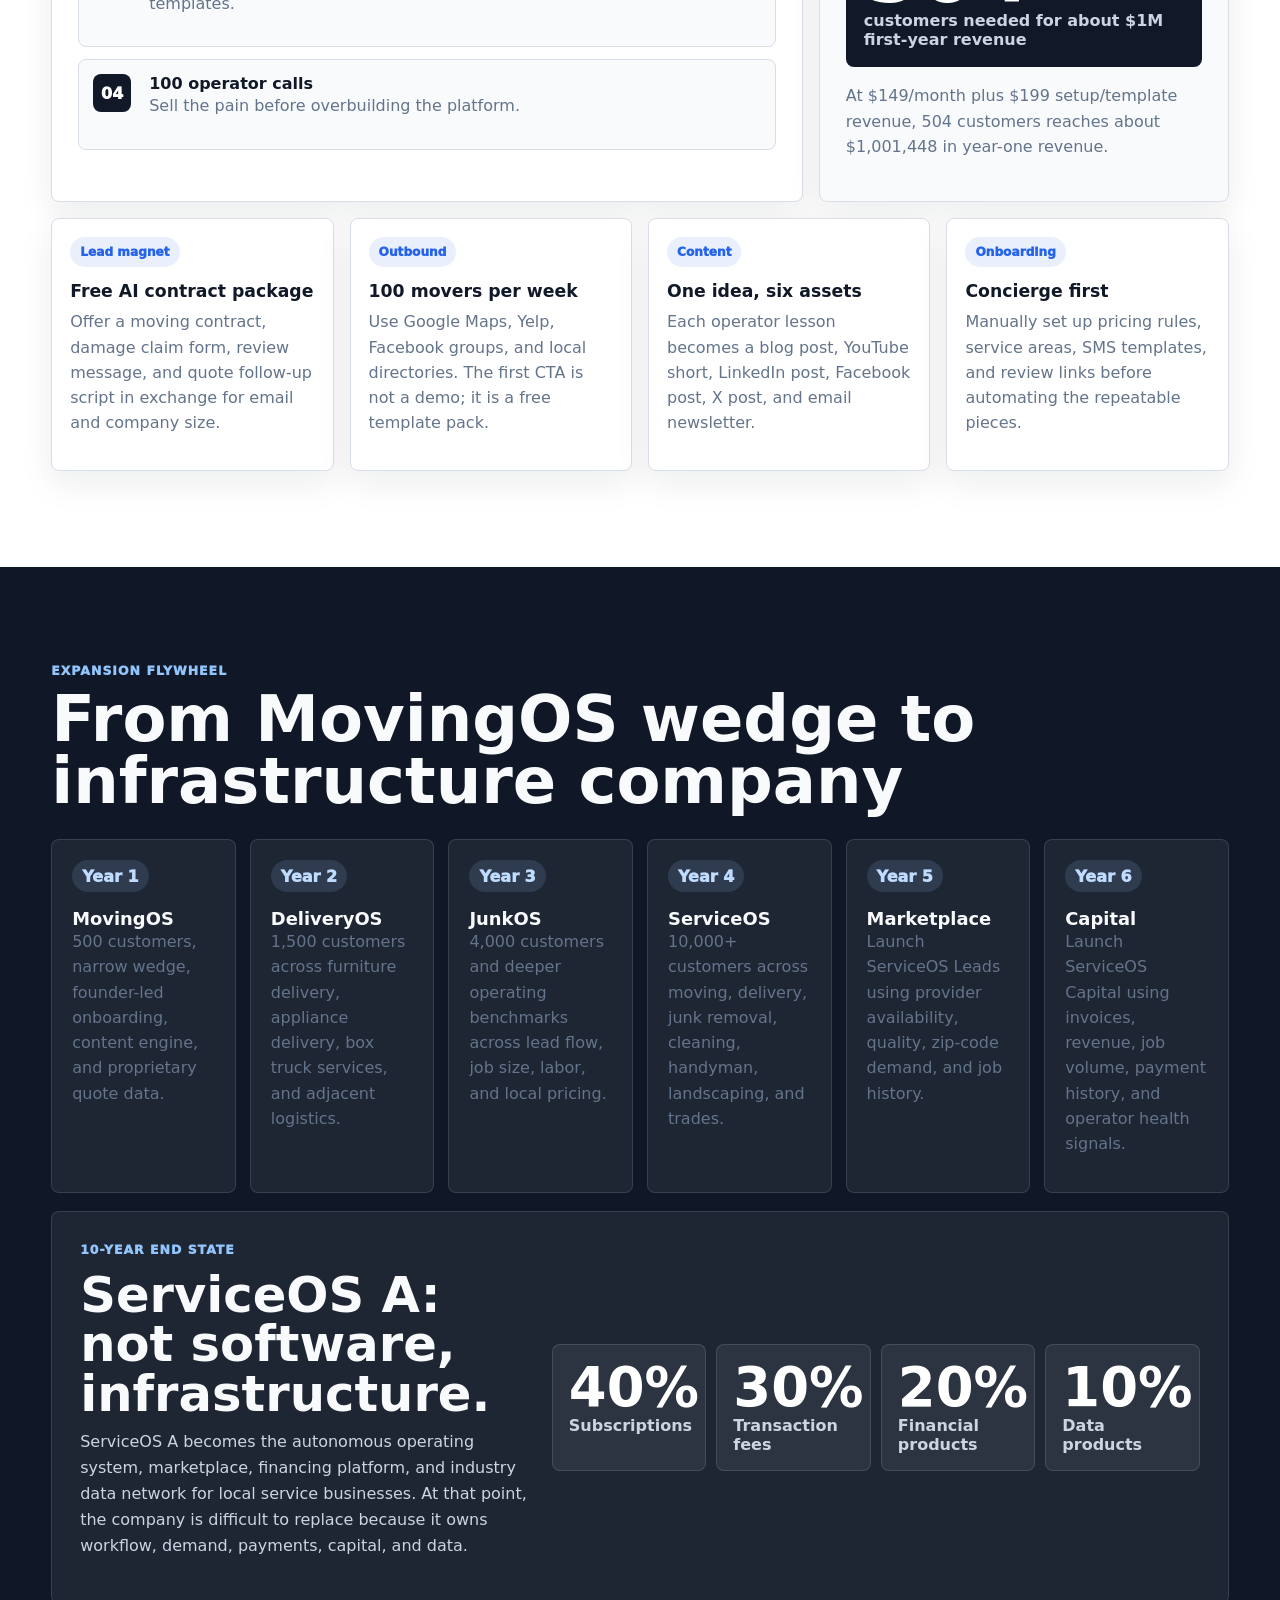
==== commit 67f002be: "Add server-side HR auth functions" ====
--- a/index.html
+++ b/index.html
@@ -3,431 +3,866 @@
   <head>
     <meta charset="utf-8">
     <meta name="viewport" content="width=device-width, initial-scale=1">
-    <title>Dash K Express | Moving & Delivery</title>
-    <meta name="description" content="Dash K Express moving and delivery booking app for www.dashkexpress.com. Experience a New Way of Moving. Contact kass@dashkexpress.com or 281 941 6279.">
+    <title>MovingOS AI | The AI operating system for moving companies</title>
+    <meta name="description" content="MovingOS AI is the beachhead product for ServiceOS AI: AI quotes, scheduling, receptionist, CRM, payments, reviews, claims, and market intelligence for moving operators.">
     <link rel="canonical" href="https://www.dashkexpress.com/">
-    <meta name="theme-color" content="#0c7a63">
+    <meta name="theme-color" content="#111827">
     <meta name="apple-mobile-web-app-capable" content="yes">
     <meta name="apple-mobile-web-app-status-bar-style" content="default">
-    <meta name="apple-mobile-web-app-title" content="Dash K Express">
+    <meta name="apple-mobile-web-app-title" content="MovingOS AI">
     <link rel="manifest" href="manifest.webmanifest">
     <link rel="icon" href="icons/icon.svg" type="image/svg+xml">
     <link rel="apple-touch-icon" href="icons/apple-touch-icon.svg">
-    <link rel="stylesheet" href="styles.css">
+    <link rel="stylesheet" href="styles.css?v=8">
   </head>
   <body>
     <header class="topbar">
-      <a class="brand" href="#booking" aria-label="Dash K Express home">
-        <span class="brand-mark">DK</span>
+      <a class="brand" href="#product" aria-label="MovingOS AI home">
+        <span class="brand-mark">MO</span>
         <span>
-          <strong>Dash K Express</strong>
-          <small>Experience a New Way of Moving</small>
+          <strong>MovingOS AI</strong>
+          <small>Beachhead for ServiceOS AI</small>
         </span>
       </a>
       <nav aria-label="Primary">
-        <a href="#booking">Book</a>
-        <a href="#services">Services</a>
-        <a href="#tracking">Track</a>
-        <a href="#agent">Agent</a>
-        <a href="#ops">Dispatch</a>
-        <a href="mailto:kass@dashkexpress.com">Email</a>
+        <a href="#product">Product</a>
+        <a href="#vision">Vision</a>
+        <a href="#sbin">SBIN</a>
+        <a href="#faso">FasoOS</a>
+        <a href="#architecture">Architecture</a>
+        <a href="#suite">Suite</a>
+        <a href="#flywheel">Flywheel</a>
+        <a href="#growth">Growth</a>
+        <a href="#pricing">Pricing</a>
+        <a href="#launch">Launch</a>
+        <a href="#platform">Platform</a>
       </nav>
-      <a class="call-button" href="https://www.dashkexpress.com/">www.dashkexpress.com</a>
+      <a class="call-button" href="mailto:kass@dashkexpress.com">Start pilot</a>
     </header>
 
     <main>
-      <section class="hero" id="booking">
+      <section class="hero" id="product">
         <div class="hero-copy">
-          <p class="eyebrow">Experience a New Way of Moving</p>
-          <h1>Book a truck and movers in minutes.</h1>
-          <p class="hero-text">Dash K Express helps customers schedule moving, delivery, labor, assembly, and removal with clear pricing, live job status, and a matched professional crew.</p>
+          <p class="eyebrow">MovingOS first. ServiceOS later.</p>
+          <h1>The AI operating system for moving companies.</h1>
+          <p class="hero-text">Launch publicly as MovingOS AI: run your moving company without an office manager. Underneath, build the Service Business Intelligence Network that compounds into ServiceOS A and the FasoOS trade infrastructure path: registration, workflow, marketplace, capital, and autonomy.</p>
           <div class="hero-actions">
-            <button class="primary-action" data-scroll-target="quote-form">Start booking</button>
-            <button class="ghost-action" data-fill-demo>Use sample job</button>
-          </div>
-          <div class="app-install-card">
-            <span id="app-install-status">Mobile app ready</span>
-            <p>Install on Android or iPhone from your browser menu for quick access to booking, tracking, and dispatch.</p>
-            <button class="ghost-action compact" type="button" id="install-app-button" hidden>Install app</button>
-          </div>
-          <div class="hero-metrics" aria-label="Service confidence metrics">
-            <div><strong>Same-day</strong><span>availability</span></div>
-            <div><strong>Live ETA</strong><span>job tracking</span></div>
-            <div><strong>Upfront</strong><span>estimates</span></div>
-          </div>
-          <div class="service-strip" aria-label="Service highlights">
-            <span>Moving</span>
-            <span>Delivery</span>
-            <span>Labor help</span>
-            <span>Furniture delivery</span>
-            <span>Furniture assembly</span>
-            <span>Furniture & appliance removal</span>
-            <span>www.dashkexpress.com</span>
-            <span>kass@dashkexpress.com</span>
-            <span>281 941 6279</span>
-          </div>
-        </div>
-
-        <div class="hero-visual" aria-label="Moving crew loading a delivery truck">
-          <div class="city-skyline"></div>
-          <div class="street"></div>
-          <div class="truck">
-            <div class="truck-box">
-              <span>DASH K</span>
-            </div>
-            <div class="truck-cab"></div>
-            <div class="wheel wheel-one"></div>
-            <div class="wheel wheel-two"></div>
-          </div>
-          <div class="box-stack">
+            <button class="primary-action" type="button" data-scroll-target="dispatcher-demo">Try quote builder</button>
+            <button class="ghost-action" type="button" data-fill-demo>Load operator scenario</button>
+          </div>
+          <div class="hero-metrics" aria-label="Company targets">
+            <div><strong>84</strong><span>Pro customers to $1M ARR</span></div>
+            <div><strong>$99-$999</strong><span>Subscription ladder</span></div>
+            <div><strong>6x</strong><span>Content asset multiplier</span></div>
+          </div>
+        </div>
+
+        <div class="command-center" aria-label="MovingOS product dashboard preview">
+          <div class="window-bar">
             <span></span>
             <span></span>
             <span></span>
-          </div>
-          <div class="sofa"></div>
-          <div class="mover mover-one"></div>
-          <div class="mover mover-two"></div>
-        </div>
-      </section>
-
-      <section class="booking-grid" aria-label="Booking workspace">
+            <strong>MovingOS Command Center</strong>
+          </div>
+          <div class="dashboard-grid">
+            <article class="metric-tile">
+              <span>New lead</span>
+              <strong>2 bed apartment</strong>
+              <p>Pickup, dropoff, inventory, stairs, and elevator notes captured.</p>
+            </article>
+            <article class="metric-tile accent">
+              <span>AI quote builder</span>
+              <strong>$642</strong>
+              <p>Pricing recommendation, contract, and payment link generated.</p>
+            </article>
+            <article class="workflow-card">
+              <span class="status-dot"></span>
+              <div>
+                <strong>Receptionist online</strong>
+                <p>Pricing, availability, and service-area questions answered 24/7.</p>
+              </div>
+            </article>
+            <article class="workflow-card">
+              <span class="status-dot orange"></span>
+              <div>
+                <strong>Market data captured</strong>
+                <p>Quote, demand, and service-cost signals added to intelligence layer.</p>
+              </div>
+            </article>
+          </div>
+          <div class="pipeline">
+            <span style="width: 24%"></span>
+            <span style="width: 42%"></span>
+            <span style="width: 68%"></span>
+            <span style="width: 86%"></span>
+          </div>
+        </div>
+      </section>
+
+      <section class="market-strip" aria-label="Expansion path">
+        <span>MovingOS AI</span>
+        <span>DeliveryOS AI</span>
+        <span>JunkOS AI</span>
+        <span>CleanOS AI</span>
+        <span>HandymanOS AI</span>
+        <span>ServiceOS AI</span>
+        <span>FasoOS</span>
+      </section>
+
+      <section class="master-vision" id="vision">
+        <div class="section-heading">
+          <div>
+            <p class="eyebrow">Master vision</p>
+            <h2>The Shopify of local service businesses</h2>
+          </div>
+        </div>
+
+        <div class="vision-hero">
+          <div>
+            <h3>Phone. Truck. Tools. ServiceOS.</h3>
+            <p>Every small service company starts with the basics. The category-defining move is making ServiceOS feel like the fourth requirement: the operating layer that runs CRM, quotes, invoices, scheduling, payments, reviews, messaging, customer support, and eventually demand and capital.</p>
+          </div>
+          <div class="requirement-stack" aria-label="Service business requirements">
+            <span>Phone</span>
+            <span>Truck</span>
+            <span>Tools</span>
+            <strong>ServiceOS</strong>
+          </div>
+        </div>
+
+        <div class="empire-grid">
+          <article>
+            <span>Layer 1</span>
+            <h3>Operating System</h3>
+            <p>The visible product: CRM, quotes, invoices, scheduling, payments, reviews, and messaging. Monthly subscription revenue builds the first $1M-$10M ARR foundation.</p>
+          </article>
+          <article>
+            <span>Layer 2</span>
+            <h3>Marketplace</h3>
+            <p>ServiceOS knows which companies are busy, which need jobs, which zip codes are hot, and which providers have high ratings. ServiceOS Leads matches customers to providers and takes a fee.</p>
+          </article>
+          <article>
+            <span>Layer 3</span>
+            <h3>Financial Services</h3>
+            <p>Once ServiceOS processes jobs, invoices, revenue, and payments, it can underwrite equipment loans, cash advances, truck financing, and other capital products.</p>
+          </article>
+        </div>
+
+        <div class="founder-story">
+          <div>
+            <p class="eyebrow">Founder story</p>
+            <h3>From moving operator to infrastructure founder</h3>
+            <p>A moving company owner got tired of paperwork, customer follow-ups, claims, pricing confusion, and administrative work. He built an AI office manager for movers. Operators adopted it. The platform expanded into every local service business and became the operating system powering small-business America.</p>
+          </div>
+          <div class="domain-edge">
+            <span>Wrong job classifications</span>
+            <span>Customer disputes</span>
+            <span>Damage claims</span>
+            <span>Crew issues</span>
+            <span>Gas reimbursement</span>
+            <span>Scheduling headaches</span>
+          </div>
+        </div>
+
+        <div class="agent-company">
+          <div class="agent-ceo">
+            <p class="eyebrow">AI workforce</p>
+            <h3>The owner becomes CEO</h3>
+            <p>The customer feels like they hired five employees. In reality, they subscribed to a system of AI workers that handle the busywork and surface decisions.</p>
+          </div>
+          <div class="agent-grid" aria-label="ServiceOS AI agents">
+            <article><span>Sales Agent</span><p>Outbound emails, lead qualification, and demo scheduling.</p></article>
+            <article><span>Estimator Agent</span><p>Quotes, job pricing, and upsell recommendations.</p></article>
+            <article><span>Dispatcher Agent</span><p>Scheduling, crew assignment, and route optimization.</p></article>
+            <article><span>Billing Agent</span><p>Invoices, reminders, and payment tracking.</p></article>
+            <article><span>Customer Success Agent</span><p>Questions, issue resolution, and review requests.</p></article>
+            <article><span>Analytics Agent</span><p>Forecasts, customer insights, and profitability analysis.</p></article>
+          </div>
+        </div>
+      </section>
+
+      <section class="sbin-section" id="sbin">
+        <div class="section-heading">
+          <div>
+            <p class="eyebrow">Service Business Intelligence Network</p>
+            <h2>The system gets stronger every time someone uses it</h2>
+          </div>
+        </div>
+
+        <div class="sbin-flow" aria-label="ServiceOS compounding architecture">
+          <span>Customer</span>
+          <span>Workflow</span>
+          <span>Data</span>
+          <span>Intelligence</span>
+          <span>Automation</span>
+          <span>Marketplace</span>
+          <span>Financial Network</span>
+        </div>
+
+        <div class="sbin-stages">
+          <article>
+            <span>Stage 1</span>
+            <h3>MovingOS: 0-100 customers</h3>
+            <p>Prove willingness to pay with an AI Quote Engine and AI Office Manager. Inputs are pickup, dropoff, and inventory. Outputs are quote, contract, invoice, responses, follow-ups, and scheduling.</p>
+          </article>
+          <article>
+            <span>Stage 2</span>
+            <h3>Operating System: 100-1,000 customers</h3>
+            <p>Every job creates operational, financial, and geographic data: job type, distance, revenue, complaints, completion times, invoice values, payment timing, zip-code demand, and pricing trends.</p>
+          </article>
+          <article>
+            <span>Stage 3</span>
+            <h3>Intelligence Layer</h3>
+            <p>ServiceOS answers operator questions: which zip code is most profitable, what to charge for a 2-bedroom move, which services create disputes, and which jobs to avoid.</p>
+          </article>
+          <article>
+            <span>Stage 4</span>
+            <h3>Autonomous Business Layer</h3>
+            <p>The system recommends pricing, optimizes scheduling, launches marketing campaigns, and triggers retention workflows. The owner becomes a supervisor.</p>
+          </article>
+          <article>
+            <span>Stage 5</span>
+            <h3>Service Graph</h3>
+            <p>The hidden moat is relationships between customers, businesses, jobs, locations, and services. Like LinkedIn, the value comes from the network, not isolated records.</p>
+          </article>
+          <article>
+            <span>Stage 6</span>
+            <h3>Marketplace</h3>
+            <p>Own workflow first, transactions second, marketplace third. If one operator is fully booked, ServiceOS can route overflow work to another provider and take a 10-15% platform fee.</p>
+          </article>
+          <article>
+            <span>Stage 7</span>
+            <h3>ServiceOS Capital</h3>
+            <p>ServiceOS sees revenue, retention, completion rates, cash flow, and payment history better than banks. That data powers truck financing, equipment loans, working capital, and payroll advances.</p>
+          </article>
+          <article>
+            <span>Stage 8</span>
+            <h3>Vertical AI Workforce</h3>
+            <p>Customers do not buy software features. They hire Dispatcher AI, Sales AI, Customer Support AI, Billing AI, Compliance AI, and Marketing AI.</p>
+          </article>
+          <article>
+            <span>Stage 9</span>
+            <h3>Data Monopoly</h3>
+            <p>At 1 million jobs processed annually, ServiceOS knows market rates, labor costs, demand patterns, and seasonal fluctuations that competitors cannot recreate overnight.</p>
+          </article>
+          <article>
+            <span>Stage 10</span>
+            <h3>ServiceOS A</h3>
+            <p>A stands for Autonomous. Human Owner to ServiceOS A to AI Workforce to Business Operations. The owner wakes up to revenue, forecast, issues, and recommendations.</p>
+          </article>
+        </div>
+
+        <div class="autonomy-stack">
+          <div>
+            <p class="eyebrow">Destination</p>
+            <h3>Do not build moving-company software</h3>
+            <p>Build the first module of a future autonomous operating system. MovingOS is the beachhead. ServiceOS A is the destination.</p>
+          </div>
+          <div class="autonomy-flow" aria-label="ServiceOS A operating model">
+            <span>Human Owner</span>
+            <span>ServiceOS A</span>
+            <span>AI Workforce</span>
+            <span>Business Operations</span>
+          </div>
+        </div>
+      </section>
+
+      <section class="faso-section" id="faso">
+        <div class="section-heading">
+          <div>
+            <p class="eyebrow">Burkina Faso path</p>
+            <h2>FasoOS is autonomous trade infrastructure for the informal economy</h2>
+          </div>
+        </div>
+
+        <div class="faso-hero">
+          <div>
+            <p class="eyebrow">Empire sequence</p>
+            <h3>FasoRegistre to FasoOS</h3>
+            <p>Do not start as a generic lending app. Start by registering operators, capturing real work, verifying transactions, routing demand, and using that private operating history to underwrite capital better than banks can.</p>
+          </div>
+          <div class="faso-chain" aria-label="FasoOS empire path">
+            <span>FasoRegistre</span>
+            <span>FasoMove</span>
+            <span>FasoTrade</span>
+            <span>FasoCapital</span>
+            <strong>FasoOS</strong>
+          </div>
+        </div>
+
+        <div class="faso-grid">
+          <article>
+            <span>01</span>
+            <h3>FasoRegistre</h3>
+            <p>Identity, business registration, operator profile, service area, equipment, references, and verified contact channels for informal businesses.</p>
+          </article>
+          <article>
+            <span>02</span>
+            <h3>FasoMove</h3>
+            <p>The workflow wedge: moving, delivery, transport jobs, quotes, customer messages, completion proof, and payment records.</p>
+          </article>
+          <article>
+            <span>03</span>
+            <h3>FasoTrade</h3>
+            <p>The marketplace layer routes jobs, demand, overflow work, supplier relationships, and cross-border trade opportunities between trusted operators.</p>
+          </article>
+          <article>
+            <span>04</span>
+            <h3>FasoCapital</h3>
+            <p>Working capital, equipment financing, truck financing, fuel advances, payroll advances, and inventory credit powered by verified operating data.</p>
+          </article>
+          <article>
+            <span>05</span>
+            <h3>FasoOS</h3>
+            <p>The autonomous operating layer for informal businesses: AI workforce, reputation, payments, intelligence, marketplace access, and capital access.</p>
+          </article>
+        </div>
+
+        <div class="capital-lab" aria-label="FasoCapital readiness calculator">
+          <article class="capital-copy">
+            <p class="eyebrow">Financing engine</p>
+            <h3>The real money is credit built on workflow truth</h3>
+            <p>Banks see an informal operator with limited paperwork. FasoOS sees completed jobs, repeat demand, payment timing, customer disputes, equipment usage, and reliability. That turns daily operations into a private credit graph.</p>
+            <div class="trust-signals">
+              <span>Verified identity</span>
+              <span>Completed jobs</span>
+              <span>Payment behavior</span>
+              <span>Customer reputation</span>
+              <span>Route density</span>
+              <span>Seasonal demand</span>
+            </div>
+          </article>
+
+          <article class="capital-calculator">
+            <div>
+              <p class="eyebrow">Capital readiness</p>
+              <h3>Underwrite from operations</h3>
+            </div>
+            <label>
+              Completed jobs per month
+              <input id="capital-jobs" type="number" min="0" value="32">
+            </label>
+            <label>
+              On-time payment rate
+              <span class="inline-output"><output id="capital-payment-output">84</output>%</span>
+              <input id="capital-payment" type="range" min="40" max="100" value="84">
+            </label>
+            <label>
+              Repeat customers
+              <span class="inline-output"><output id="capital-repeat-output">28</output>%</span>
+              <input id="capital-repeat" type="range" min="0" max="80" value="28">
+            </label>
+            <label>
+              Dispute rate
+              <span class="inline-output"><output id="capital-dispute-output">6</output>%</span>
+              <input id="capital-dispute" type="range" min="0" max="40" value="6">
+            </label>
+            <div class="capital-score">
+              <strong id="capital-score">78</strong>
+              <span id="capital-band">Ready for small working-capital advance</span>
+            </div>
+            <p id="capital-detail">FasoOS would recommend a starter advance tied to job volume, repayment timing, and completion consistency.</p>
+          </article>
+        </div>
+      </section>
+
+      <section class="architecture" id="architecture">
+        <div class="section-heading">
+          <div>
+            <p class="eyebrow">Scalable architecture</p>
+            <h2>One core platform, many vertical operating systems</h2>
+          </div>
+        </div>
+
+        <div class="brand-architecture">
+          <article>
+            <span>Year 1 public brand</span>
+            <h3>MovingOS AI</h3>
+            <p>Run your moving company without an office manager. This message is narrow, concrete, and easy for operators to understand immediately.</p>
+          </article>
+          <article>
+            <span>Company platform</span>
+            <h3>ServiceOS</h3>
+            <p>The backend engine, schema, agents, billing, messaging, templates, and analytics are built as a reusable platform from day one.</p>
+          </article>
+          <article>
+            <span>Year 2 expansion brand</span>
+            <h3>ServiceOS AI</h3>
+            <p>The AI operating system for local service businesses. Launch only after MovingOS proves the wedge and distribution engine.</p>
+          </article>
+        </div>
+
+        <div class="chapter-grid">
+          <article>
+            <span>Chapter 1</span>
+            <h3>MovingOS AI</h3>
+            <p>The AI office manager for moving companies. Quotes, contracts, invoices, follow-ups, claims reports, review requests, and operator CRM.</p>
+          </article>
+          <article>
+            <span>Chapter 2</span>
+            <h3>DeliveryOS AI</h3>
+            <p>The same operating workflows repackaged for furniture delivery, appliance delivery, junk removal, box trucks, and local logistics teams.</p>
+          </article>
+          <article>
+            <span>Chapter 3</span>
+            <h3>ServiceOS AI</h3>
+            <p>The AI operating system for local service businesses: cleaners, handymen, landscapers, plumbers, electricians, HVAC, and delivery operators.</p>
+          </article>
+        </div>
+
+        <div class="engine-layout">
+          <div class="engine-copy">
+            <p class="eyebrow">Universal engine</p>
+            <h3>Do not rebuild the company for every industry</h3>
+              <p>The durable product is the workflow engine. Each industry gets its own templates, pricing logic, prompts, intake questions, service-area rules, and language, while the core platform stays reusable.</p>
+          </div>
+          <div class="engine-grid" aria-label="Core platform modules">
+            <span>Customer CRM</span>
+            <span>Job management</span>
+            <span>Quote builder</span>
+            <span>Invoice builder</span>
+            <span>Payment reminders</span>
+            <span>Scheduling</span>
+            <span>Customer messaging</span>
+            <span>Review requests</span>
+            <span>AI assistant</span>
+            <span>Analytics dashboard</span>
+          </div>
+        </div>
+
+        <div class="packs-panel">
+          <div class="section-heading compact-heading">
+            <div>
+              <p class="eyebrow">Industry packs</p>
+              <h3>One platform, many vertical skins</h3>
+            </div>
+          </div>
+          <div class="pack-grid">
+            <article>
+              <h4>Moving Pack</h4>
+              <ul>
+                <li>Moving quote templates</li>
+                <li>Inventory checklist</li>
+                <li>Damage claim form</li>
+                <li>Crew notes</li>
+                <li>Bill of lading</li>
+                <li>Stair and heavy-item surcharge logic</li>
+              </ul>
+            </article>
+            <article>
+              <h4>Junk Removal Pack</h4>
+              <ul>
+                <li>Load size calculator</li>
+                <li>Dump fee estimator</li>
+                <li>Before and after photo workflow</li>
+                <li>Donation and disposal notes</li>
+              </ul>
+            </article>
+            <article>
+              <h4>Cleaning Pack</h4>
+              <ul>
+                <li>Room checklist</li>
+                <li>Recurring service scheduler</li>
+                <li>Deep-clean upsell logic</li>
+                <li>Customer access instructions</li>
+              </ul>
+            </article>
+            <article>
+              <h4>Handyman Pack</h4>
+              <ul>
+                <li>Material estimator</li>
+                <li>Work order forms</li>
+                <li>Before and after proof</li>
+                <li>Scope-change approval flow</li>
+              </ul>
+            </article>
+          </div>
+        </div>
+
+        <div class="graduation-panel">
+          <div>
+            <p class="eyebrow">Graduation strategy</p>
+            <h3>Niche wins faster</h3>
+            <p>Do not launch ServiceOS first. It is too broad for the first sales motion. Win movers, then add adjacent verticals, then general home services, then graduate the public brand.</p>
+          </div>
+          <ol class="graduation-steps">
+            <li><span>Step 1</span><strong>Win movers</strong><p>MovingOS AI becomes the default AI office manager for moving operators.</p></li>
+            <li><span>Step 2</span><strong>Add adjacent verticals</strong><p>Junk removal, furniture delivery, and appliance delivery share the same operational DNA.</p></li>
+            <li><span>Step 3</span><strong>Add home services</strong><p>Cleaning, handyman, and landscaping packs extend the core platform to more local operators.</p></li>
+            <li><span>Step 4</span><strong>Become ServiceOS AI</strong><p>The platform graduates once the narrow wedge, workflows, and distribution channels are proven.</p></li>
+          </ol>
+        </div>
+
+        <div class="tech-grid">
+          <article>
+            <span>Frontend</span>
+            <h4>Mobile-first portals</h4>
+            <p>Next.js or FlutterFlow for the operator dashboard, customer portal, admin portal, and installable mobile experience.</p>
+          </article>
+          <article>
+            <span>Backend</span>
+            <h4>Lean SaaS stack</h4>
+            <p>Supabase or PostgreSQL, Stripe Billing, Twilio SMS, SendGrid email, OpenAI API, and Zapier, Make, or n8n integrations.</p>
+          </article>
+          <article>
+            <span>AI agents</span>
+            <h4>Role-based automation</h4>
+            <p>Quote Agent, Admin Agent, Follow-Up Agent, Claim Agent, and Insight Agent work across every industry pack.</p>
+          </article>
+          <article>
+            <span>Market signal</span>
+            <h4>AI support is moving fast</h4>
+            <p>Salesforce announced a planned $3.6B acquisition of Fin in June 2026, validating the race toward autonomous customer-support agents.</p>
+          </article>
+        </div>
+
+        <div class="schema-panel">
+          <div>
+            <p class="eyebrow">Database design</p>
+            <h3>Multi-industry from day one</h3>
+            <p>Use a shared schema with industry-specific templates and rules. That keeps MovingOS focused while making ServiceOS possible without a rewrite.</p>
+          </div>
+          <div class="schema-grid" aria-label="Core database tables">
+            <span>Users</span>
+            <span>Businesses</span>
+            <span>Customers</span>
+            <span>Jobs</span>
+            <span>Quotes</span>
+            <span>Invoices</span>
+            <span>Payments</span>
+            <span>Messages</span>
+            <span>Templates</span>
+            <span>Industry_Packs</span>
+            <span>Reviews</span>
+            <span>Claims</span>
+            <span>Automations</span>
+          </div>
+        </div>
+
+        <div class="phase-model">
+          <article>
+            <p class="eyebrow">Phase 1: MovingOS</p>
+            <h3>Get to $1M with a narrow wedge</h3>
+            <p>Starter at $49/month, Pro at $149/month, Business at $299/month. At 500 customers on Pro, subscription revenue reaches about $894,000/year before setup fees and template sales.</p>
+          </article>
+          <article>
+            <p class="eyebrow">Phase 2: ServiceOS</p>
+            <h3>Expand ARPU with broader verticals</h3>
+            <p>Solo at $99/month, Growth at $299/month, Pro at $799/month, Franchise or Agency at $1,499/month. Just 56 franchise-tier customers gets near $1M/year.</p>
+          </article>
+        </div>
+      </section>
+
+      <section class="booking-grid" id="dispatcher-demo" aria-label="AI dispatcher demo">
         <form class="booking-panel" id="quote-form">
           <div class="panel-heading">
             <div>
-              <p class="eyebrow">Instant quote</p>
-              <h2>Tell us what is moving</h2>
+              <p class="eyebrow">Module 1: AI Quote Builder</p>
+              <h2>Generate the operator package</h2>
             </div>
-            <span class="status-pill">Live estimate</span>
+            <span class="status-pill">Live workflow</span>
           </div>
 
           <div class="field-row">
             <label>
               Pickup
-              <input name="pickup" type="text" placeholder="123 Main St" autocomplete="street-address">
+              <input name="pickup" type="text" placeholder="123 Main St">
             </label>
             <label>
               Dropoff
-              <input name="dropoff" type="text" placeholder="456 Oak Ave" autocomplete="street-address">
-            </label>
-          </div>
+              <input name="dropoff" type="text" placeholder="456 Oak Ave">
+            </label>
+          </div>
+
+          <label>
+              Job description and photos
+              <textarea name="inventory" rows="4" placeholder="Customer uploaded photos plus: sofa, dresser, bed frame, 12 boxes, TV stand"></textarea>
+          </label>
 
           <div class="field-row">
             <label>
-              Move date
-              <input name="date" type="date">
-            </label>
-            <label>
-              Arrival window
-              <select name="window">
-                <option>8:00 AM - 10:00 AM</option>
-                <option>10:00 AM - 12:00 PM</option>
-                <option>12:00 PM - 2:00 PM</option>
-                <option>2:00 PM - 4:00 PM</option>
-                <option>4:00 PM - 6:00 PM</option>
+              Move type
+              <select name="service">
+                <option value="local">Local move</option>
+                <option value="delivery">Furniture delivery</option>
+                <option value="labor">Labor only</option>
+                <option value="junk">Junk removal</option>
               </select>
             </label>
-          </div>
-
-          <fieldset class="segmented-control">
-            <legend>Service type</legend>
-            <label><input type="radio" name="service" value="delivery" checked><span>Delivery</span></label>
-            <label><input type="radio" name="service" value="small-move"><span>Small move</span></label>
-            <label><input type="radio" name="service" value="full-move"><span>Full move</span></label>
+            <label>
+              Crew size
+              <select name="crew">
+                <option value="2">2 movers</option>
+                <option value="3">3 movers</option>
+                <option value="4">4 movers</option>
+              </select>
+            </label>
+          </div>
+
+          <div class="field-row">
+            <label>
+              Stairs
+              <input name="stairs" type="number" min="0" max="8" value="1">
+            </label>
+            <label>
+              Distance
+              <span class="inline-output"><output id="distance-output">12</output> miles</span>
+              <input name="distance" type="range" min="1" max="80" value="12">
+            </label>
+          </div>
+
+          <fieldset class="option-grid">
+            <legend>AI modules</legend>
+            <label><input name="contract" type="checkbox" checked>Contract</label>
+            <label><input name="invoice" type="checkbox" checked>Invoice</label>
+            <label><input name="scheduling" type="checkbox" checked>Scheduling</label>
+            <label><input name="receptionist" type="checkbox" checked>Receptionist</label>
+            <label><input name="crm" type="checkbox">CRM</label>
+            <label><input name="reputation" type="checkbox">Reputation</label>
           </fieldset>
-
-          <div class="field-row">
-            <label>
-              Item size
-              <select name="size">
-                <option value="single">Single item</option>
-                <option value="room">Studio or room</option>
-                <option value="apartment">Apartment</option>
-                <option value="home">Home</option>
-              </select>
-            </label>
-            <label>
-              Stairs
-              <input name="stairs" type="number" min="0" max="8" value="0">
-            </label>
-          </div>
-
-          <label>
-            Vehicle tier
-            <select name="vehicle">
-              <option value="lite">Lite - labor only</option>
-              <option value="pickup">Pickup - small item delivery</option>
-              <option value="van">Van - furniture delivery</option>
-              <option value="xl">XL - large items</option>
-              <option value="box">Box truck - apartment move</option>
-              <option value="boxPlus">Box+ - larger move</option>
-            </select>
-          </label>
-
-          <label class="range-label">
-            Estimated distance
-            <span><output id="distance-output">8</output> miles</span>
-            <input name="distance" type="range" min="1" max="60" value="8">
-          </label>
-
-          <div class="option-grid">
-            <label><input name="assembly" type="checkbox">Assembly help</label>
-            <label><input name="packing" type="checkbox">Packing supplies</label>
-            <label><input name="priority" type="checkbox">Priority dispatch</label>
-            <label><input name="protection" type="checkbox" checked>Damage protection</label>
-            <label><input name="labor" type="checkbox">Labor only</label>
-            <label><input name="removal" type="checkbox">Removal haul-away</label>
-          </div>
-
-          <label>
-            Notes for crew
-            <textarea name="notes" rows="3" placeholder="Gate code, elevator details, item count, parking notes"></textarea>
-          </label>
         </form>
 
         <aside class="estimate-panel" aria-live="polite">
           <div class="estimate-card">
-            <p class="eyebrow">Estimated total</p>
-            <strong id="estimate-total">$118</strong>
-            <span id="estimate-detail">2 movers, 1 truck, about 70 minutes</span>
+            <p class="eyebrow">AI estimate</p>
+            <strong id="estimate-total">$642</strong>
+            <span id="estimate-detail">2 movers, 3.1 hours, operator package ready</span>
           </div>
           <dl class="price-breakdown">
-            <div><dt>Vehicle minimum</dt><dd id="base-price">$89</dd></div>
-            <div><dt>Time & labor</dt><dd id="labor-price">$0</dd></div>
-            <div><dt>Distance</dt><dd id="distance-price">$24</dd></div>
-            <div><dt>Add-ons</dt><dd id="addon-price">$5</dd></div>
+            <div><dt>Labor</dt><dd id="labor-price">$372</dd></div>
+            <div><dt>Travel</dt><dd id="distance-price">$72</dd></div>
+            <div><dt>Software value</dt><dd id="ops-price">$39</dd></div>
+            <div><dt>Automation value</dt><dd id="automation-price">$159</dd></div>
           </dl>
-          <p class="fine-print">Pricing uses an instant estimate model with vehicle tier, mileage, labor time, stairs, and selected add-ons.</p>
-          <button class="primary-action wide" id="book-button" type="button">Reserve crew</button>
-          <button class="ghost-action wide" id="save-draft-button" type="button">Save booking draft</button>
-          <p class="fine-print">Estimate updates as details change. Final price can adjust if the job scope changes on site.</p>
+          <div class="generated-stack">
+            <h3>Generated operator package</h3>
+            <ul id="generated-list"></ul>
+          </div>
+          <button class="primary-action wide" id="generate-button" type="button">Generate package</button>
+          <button class="ghost-action wide" id="save-button" type="button">Save pilot scenario</button>
         </aside>
       </section>
 
-      <section class="services" id="services">
-        <div class="section-heading">
-          <div>
-            <p class="eyebrow">What we handle</p>
-            <h2>Moving help for homes, stores, and offices</h2>
-          </div>
-        </div>
-
-        <div class="service-grid">
-          <article>
-            <span>Move</span>
-            <h3>Moving</h3>
-            <p>Apartment, room-to-room, small business, and same-day moving help.</p>
-          </article>
-          <article>
-            <span>Drop</span>
-            <h3>Delivery</h3>
-            <p>Fast pickup and dropoff for marketplace, retail, and oversized items.</p>
-          </article>
-          <article>
-            <span>Lift</span>
-            <h3>Labor</h3>
-            <p>Load, unload, rearrange, stage, and heavy-lift support without a truck.</p>
-          </article>
-          <article>
-            <span>Sofa</span>
-            <h3>Furniture delivery</h3>
-            <p>Sofas, beds, tables, dressers, office furniture, and store purchases.</p>
-          </article>
-          <article>
-            <span>Build</span>
-            <h3>Furniture assembly</h3>
-            <p>Assembly support after delivery so items are placed and ready to use.</p>
-          </article>
-          <article>
-            <span>Haul</span>
-            <h3>Furniture & appliance removal</h3>
-            <p>Haul-away for old furniture, appliances, bulky items, and cleanouts.</p>
-          </article>
-        </div>
-      </section>
-
-      <section class="service-areas" id="service-areas">
-        <div class="section-heading">
-          <div>
-            <p class="eyebrow">Service areas</p>
-            <h2>Available in Texas and New York</h2>
-          </div>
-        </div>
-
-        <div class="area-grid">
-          <article>
-            <span>TX</span>
-            <h3>Texas</h3>
-            <p>Moving, delivery, labor help, furniture assembly, and furniture or appliance removal across supported Texas service zones.</p>
-          </article>
-          <article>
-            <span>NY</span>
-            <h3>New York</h3>
-            <p>On-demand moving and delivery support for New York customers, including furniture delivery, assembly, labor, and removal.</p>
-          </article>
-        </div>
-      </section>
-
-      <section class="agent-console" id="agent" aria-label="Automation agent">
-        <div class="agent-copy">
-          <p class="eyebrow">Automation agent</p>
-          <h2>Let the dispatch agent run the site</h2>
-          <p>The agent can fill a realistic move request, calculate the quote, reserve a crew, assign dispatch, advance live tracking, and update the operations board.</p>
-        </div>
-
-        <div class="agent-panel">
-          <div class="agent-toolbar">
-            <button class="primary-action" type="button" data-agent-run>Run agent</button>
-            <button class="ghost-action" type="button" data-agent-pause>Pause</button>
-            <button class="ghost-action" type="button" data-agent-reset>Reset</button>
-          </div>
-
-          <div class="agent-status-card">
-            <span class="pulse-dot" aria-hidden="true"></span>
+      <section class="workflow" id="suite">
+        <div class="section-heading">
+          <div>
+            <p class="eyebrow">Product suite</p>
+            <h2>Five modules that replace office-manager work</h2>
+          </div>
+        </div>
+        <div class="feature-grid">
+          <article>
+            <span>01</span>
+            <h3>AI Quote Builder</h3>
+            <p>Customer photos and job descriptions become professional estimates, pricing recommendations, contracts, and scope notes.</p>
+          </article>
+          <article>
+            <span>02</span>
+            <h3>AI Scheduling</h3>
+            <p>Books appointments, sends reminders, handles reschedules, and keeps customers informed without constant texting.</p>
+          </article>
+          <article>
+            <span>03</span>
+            <h3>AI Receptionist</h3>
+            <p>Answers pricing, service-area, availability, and preparation questions 24/7 before a human ever touches the lead.</p>
+          </article>
+          <article>
+            <span>04</span>
+            <h3>AI CRM</h3>
+            <p>Tracks leads, customers, jobs, payments, open quotes, claims, and follow-ups in one simple operator cockpit.</p>
+          </article>
+          <article>
+            <span>05</span>
+            <h3>Reputation Manager</h3>
+            <p>Requests Google and Facebook reviews after successful jobs so operators win local search through better trust signals.</p>
+          </article>
+        </div>
+      </section>
+
+      <section class="flywheel" id="flywheel">
+        <div class="section-heading">
+          <div>
+            <p class="eyebrow">Core moat</p>
+            <h2>The moat is workflow data, not generic AI</h2>
+          </div>
+        </div>
+        <div class="intelligence-grid">
+          <article>
+            <h3>Industry workflows</h3>
+            <p>MovingOS knows when to add stairs, heavy-item, long-carry, elevator, customer no-help, and damage-claim logic.</p>
+          </article>
+          <article>
+            <h3>Templates</h3>
+            <p>Contracts, bills of lading, crew notes, claim reports, quote follow-ups, and review requests improve by vertical.</p>
+          </article>
+          <article>
+            <h3>Pricing data</h3>
+            <p>Average prices by city, job size, distance, inventory, stairs, timing, labor assumptions, and quote-to-close rates.</p>
+          </article>
+          <article>
+            <h3>Communication history</h3>
+            <p>Customer questions, objections, disputes, unpaid invoices, review patterns, and service outcomes become defensible data.</p>
+          </article>
+        </div>
+      </section>
+
+      <section class="growth" id="growth">
+        <div class="section-heading">
+          <div>
+            <p class="eyebrow">Distribution moat</p>
+            <h2>Build a media company that monetizes through software</h2>
+          </div>
+        </div>
+        <div class="growth-grid">
+          <article>
+            <h3>Daily blog</h3>
+            <p>Moving estimate template, moving contract template, local pricing pages, invoice generator, and claim form pages.</p>
+          </article>
+          <article>
+            <h3>Daily YouTube</h3>
+            <p>Moving startup guides, box truck business tips, LUGG and Dolly alternatives, pricing calculators, and operator breakdowns.</p>
+          </article>
+          <article>
+            <h3>Weekly newsletter</h3>
+            <p>One operating lesson becomes a blog article, X post, LinkedIn post, Facebook post, YouTube short, and TikTok clip.</p>
+          </article>
+          <article>
+            <h3>Free community</h3>
+            <p>Operators join for templates, pricing benchmarks, teardown videos, and tactical playbooks before buying software.</p>
+          </article>
+        </div>
+      </section>
+
+      <section class="pricing" id="pricing">
+        <div class="section-heading">
+          <div>
+            <p class="eyebrow">Revenue engine</p>
+            <h2>Only 84 Pro customers crosses $1M ARR</h2>
+          </div>
+        </div>
+        <div class="pricing-grid">
+          <article><span>Starter</span><strong>$99/mo</strong><p>AI quote builder, basic contract output, invoice drafts, and review requests for solo operators.</p></article>
+          <article><span>Growth</span><strong>$299/mo</strong><p>Scheduling, receptionist, CRM, payment follow-ups, templates, and local reputation workflows.</p></article>
+          <article><span>Pro</span><strong>$999/mo</strong><p>White-label portal, advanced automation, claim workflows, analytics, integrations, and priority setup.</p></article>
+          <article><span>Data</span><strong>Future</strong><p>Market pricing intelligence, demand benchmarks, risk data, and operator performance insights.</p></article>
+          <article><span>API</span><strong>$1k+/mo</strong><p>Connect lead vendors, marketplaces, field apps, CRMs, payments, lenders, and insurance partners.</p></article>
+        </div>
+      </section>
+
+      <section class="launch-cockpit" id="launch">
+        <div class="section-heading">
+          <div>
+            <p class="eyebrow">Launch cockpit</p>
+            <h2>Turn the thesis into weekly execution</h2>
+          </div>
+        </div>
+
+        <div class="cockpit-layout">
+          <article class="mvp-card">
+            <h3>First 30 days</h3>
+            <ol class="launch-list">
+              <li><span>01</span><strong>Landing page</strong><p>MovingOS AI, not ServiceOS. One promise: run your moving company without an office manager.</p></li>
+              <li><span>02</span><strong>Quote builder</strong><p>Photos and inventory become estimate, contract, invoice, and crew notes.</p></li>
+              <li><span>03</span><strong>Template pack</strong><p>Free moving contract, bill of lading, claims form, and review request templates.</p></li>
+              <li><span>04</span><strong>100 operator calls</strong><p>Sell the pain before overbuilding the platform.</p></li>
+            </ol>
+          </article>
+
+          <article class="calculator-card">
             <div>
-              <strong id="agent-status">Standing by</strong>
-              <p id="agent-detail">Ready to automate a Dash K Express booking.</p>
+              <p class="eyebrow">Revenue calculator</p>
+              <h3>How many customers to $1M ARR?</h3>
             </div>
-          </div>
-
-          <ol class="agent-steps" id="agent-steps">
-            <li data-step="quote"><span></span>Fill customer request</li>
-            <li data-step="estimate"><span></span>Calculate quote</li>
-            <li data-step="reserve"><span></span>Reserve crew</li>
-            <li data-step="dispatch"><span></span>Assign nearest truck</li>
-            <li data-step="track"><span></span>Advance tracking</li>
-            <li data-step="ops"><span></span>Update dispatch board</li>
-          </ol>
-
-          <div class="agent-log" id="agent-log" aria-live="polite">
-            <p>Agent log will appear here.</p>
-          </div>
-        </div>
-      </section>
-
-      <section class="dashboard" id="tracking">
-        <div class="section-heading">
-          <div>
-            <p class="eyebrow">Customer app</p>
-            <h2>Every job has a clear path</h2>
-          </div>
-          <button class="ghost-action compact" data-advance-status>Advance status</button>
-        </div>
-
-        <div class="tracking-layout">
-          <div class="phone-shell">
-            <div class="phone-screen">
-              <div class="map-panel">
-                <span class="route-dot pickup-dot"></span>
-                <span class="route-line"></span>
-                <span class="route-dot dropoff-dot"></span>
-                <span class="van-marker"></span>
-              </div>
-              <div class="job-card">
-                <span class="status-pill" id="mobile-status">Crew assigned</span>
-                <h3>West Loop sofa delivery</h3>
-                <p id="mobile-detail">Marco and Jalen arrive in 28 minutes.</p>
-                <div class="crew-mini">
-                  <span>MJ</span>
-                  <span>JL</span>
-                  <small>4.9 crew rating</small>
-                </div>
-              </div>
+            <label>
+              Monthly price
+              <select id="revenue-price">
+                <option value="49">Starter - $49</option>
+                <option value="149" selected>MovingOS Pro - $149</option>
+                <option value="299">MovingOS Business - $299</option>
+                <option value="799">ServiceOS Pro - $799</option>
+                <option value="1499">Franchise - $1,499</option>
+              </select>
+            </label>
+            <label>
+              Setup/template revenue per customer
+              <input id="setup-fee" type="number" min="0" value="199">
+            </label>
+            <div class="calculator-result">
+              <strong id="customers-needed">478</strong>
+              <span>customers needed for about $1M first-year revenue</span>
             </div>
-          </div>
-
-          <ol class="timeline" id="timeline">
-            <li class="done"><span></span><strong>Booked</strong><p>Customer confirmed quote and arrival window.</p></li>
-            <li class="done"><span></span><strong>Crew assigned</strong><p>Two movers and a box truck matched to the job.</p></li>
-            <li><span></span><strong>En route</strong><p>Live ETA and route share with the customer.</p></li>
-            <li><span></span><strong>Loading</strong><p>Photos and scope changes can be logged in the app.</p></li>
-            <li><span></span><strong>Complete</strong><p>Customer signs, tips, rates, and receives a receipt.</p></li>
-          </ol>
-        </div>
-      </section>
-
-      <section class="crews" id="teams">
-        <div class="section-heading">
-          <div>
-            <p class="eyebrow">Crew marketplace</p>
-            <h2>Match the right truck to the right job</h2>
-          </div>
-        </div>
-        <div class="crew-grid">
-          <article class="crew-card active" data-crew="marco">
-            <span class="avatar">MR</span>
-            <div>
-              <h3>Marco Rivera</h3>
-              <p>Box truck, dolly, straps</p>
-            </div>
-            <strong>12 min</strong>
-          </article>
-          <article class="crew-card" data-crew="tasha">
-            <span class="avatar">TP</span>
-            <div>
-              <h3>Tasha Price</h3>
-              <p>Cargo van, furniture pads</p>
-            </div>
-            <strong>18 min</strong>
-          </article>
-          <article class="crew-card" data-crew="noah">
-            <span class="avatar">NO</span>
-            <div>
-              <h3>Noah Ortiz</h3>
-              <p>Pickup truck, appliance dolly</p>
-            </div>
-            <strong>24 min</strong>
-          </article>
-        </div>
-      </section>
-
-      <section class="ops-board" id="ops">
-        <div class="section-heading">
-          <div>
-            <p class="eyebrow">Dispatch console</p>
-            <h2>Today at a glance</h2>
-          </div>
-          <div class="ops-tabs" role="tablist" aria-label="Dispatch filters">
-            <button class="active" type="button">Active</button>
-            <button type="button">Quoted</button>
-            <button type="button">Completed</button>
-          </div>
-        </div>
-
-        <div class="ops-columns">
-          <article data-job-card="quoted">
-            <span>8:30 AM</span>
-            <h3>Marketplace dresser pickup</h3>
-            <p>1 mover, cargo van, 6 miles</p>
-            <meter min="0" max="100" value="35"></meter>
-          </article>
-          <article data-job-card="active">
-            <span>10:00 AM</span>
-            <h3>Apartment mini move</h3>
-            <p>2 movers, box truck, elevator reserved</p>
-            <meter min="0" max="100" value="62"></meter>
-          </article>
-          <article data-job-card="assigned">
-            <span>1:00 PM</span>
-            <h3>Retail sofa delivery</h3>
-            <p>2 movers, protection plan, assembly</p>
-            <meter min="0" max="100" value="15"></meter>
-          </article>
+            <p id="revenue-detail">At $149/month plus $199 setup/template revenue, 478 customers reaches about $1,000,000 in year-one revenue.</p>
+          </article>
+        </div>
+
+        <div class="execution-grid">
+          <article>
+            <span>Lead magnet</span>
+            <h3>Free AI contract package</h3>
+            <p>Offer a moving contract, damage claim form, review message, and quote follow-up script in exchange for email and company size.</p>
+          </article>
+          <article>
+            <span>Outbound</span>
+            <h3>100 movers per week</h3>
+            <p>Use Google Maps, Yelp, Facebook groups, and local directories. The first CTA is not a demo; it is a free template pack.</p>
+          </article>
+          <article>
+            <span>Content</span>
+            <h3>One idea, six assets</h3>
+            <p>Each operator lesson becomes a blog post, YouTube short, LinkedIn post, Facebook post, X post, and email newsletter.</p>
+          </article>
+          <article>
+            <span>Onboarding</span>
+            <h3>Concierge first</h3>
+            <p>Manually set up pricing rules, service areas, SMS templates, and review links before automating the repeatable pieces.</p>
+          </article>
+        </div>
+      </section>
+
+      <section class="roadmap" id="platform">
+        <div class="section-heading">
+          <div>
+            <p class="eyebrow">Expansion flywheel</p>
+            <h2>From MovingOS wedge to infrastructure company</h2>
+          </div>
+        </div>
+        <ol class="timeline">
+          <li><span>Year 1</span><strong>MovingOS</strong><p>500 customers, narrow wedge, founder-led onboarding, content engine, and proprietary quote data.</p></li>
+          <li><span>Year 2</span><strong>DeliveryOS</strong><p>1,500 customers across furniture delivery, appliance delivery, box truck services, and adjacent logistics.</p></li>
+          <li><span>Year 3</span><strong>JunkOS</strong><p>4,000 customers and deeper operating benchmarks across lead flow, job size, labor, and local pricing.</p></li>
+          <li><span>Year 4</span><strong>ServiceOS</strong><p>10,000+ customers across moving, delivery, junk removal, cleaning, handyman, landscaping, and trades.</p></li>
+          <li><span>Year 5</span><strong>Marketplace</strong><p>Launch ServiceOS Leads using provider availability, quality, zip-code demand, and job history.</p></li>
+          <li><span>Year 6</span><strong>Capital</strong><p>Launch ServiceOS Capital using invoices, revenue, job volume, payment history, and operator health signals.</p></li>
+        </ol>
+
+        <div class="end-state">
+          <div>
+            <p class="eyebrow">10-year end state</p>
+            <h3>ServiceOS A: not software, infrastructure.</h3>
+            <p>ServiceOS A becomes the autonomous operating system, marketplace, financing platform, and industry data network for local service businesses. At that point, the company is difficult to replace because it owns workflow, demand, payments, capital, and data.</p>
+          </div>
+          <div class="mix-grid" aria-label="Long-term revenue mix">
+            <article><strong>40%</strong><span>Subscriptions</span></article>
+            <article><strong>30%</strong><span>Transaction fees</span></article>
+            <article><strong>20%</strong><span>Financial products</span></article>
+            <article><strong>10%</strong><span>Data products</span></article>
+          </div>
         </div>
       </section>
     </main>
 
     <footer>
-      <strong>Dash K Express</strong>
-      <span>www.dashkexpress.com | kass@dashkexpress.com | 281 941 6279 | <a href="privacy.html">Privacy</a> | <a href="terms.html">Terms</a></span>
+      <strong>MovingOS AI</strong>
+      <span>The moving-company wedge for ServiceOS AI. <a href="privacy.html">Privacy</a> | <a href="terms.html">Terms</a></span>
     </footer>
 
     <nav class="mobile-tabbar" aria-label="Mobile app navigation">
-      <a href="#booking"><span>Book</span></a>
-      <a href="#services"><span>Services</span></a>
-      <a href="#tracking"><span>Track</span></a>
-      <a href="#agent"><span>Agent</span></a>
+      <a href="#product"><span>Product</span></a>
+      <a href="#dispatcher-demo"><span>Demo</span></a>
+      <a href="#flywheel"><span>Data</span></a>
+      <a href="#pricing"><span>Pricing</span></a>
     </nav>
 
-    <script src="app.js"></script>
+    <script src="app.js?v=8"></script>
   </body>
 </html>
--- a/styles.css
+++ b/styles.css
@@ -1,17 +1,17 @@
 :root {
   color-scheme: light;
-  --ink: #17201f;
-  --muted: #65716e;
-  --line: #dbe3df;
-  --paper: #fbfcfa;
+  --ink: #111827;
+  --muted: #64748b;
+  --line: #d8dee8;
+  --paper: #f7f9fc;
   --panel: #ffffff;
-  --green: #0c7a63;
-  --green-dark: #075846;
-  --orange: #f27b35;
-  --yellow: #f5c84c;
-  --blue: #2d6cdf;
-  --shadow: 0 24px 60px rgba(23, 32, 31, 0.14);
-  --soft-shadow: 0 12px 34px rgba(23, 32, 31, 0.08);
+  --navy: #111827;
+  --teal: #0f766e;
+  --blue: #2563eb;
+  --amber: #f59e0b;
+  --rose: #e11d48;
+  --shadow: 0 24px 70px rgba(15, 23, 42, 0.16);
+  --soft-shadow: 0 12px 34px rgba(15, 23, 42, 0.08);
 }
 
 * {
@@ -25,9 +25,7 @@
 body {
   margin: 0;
   font-family: Inter, ui-sans-serif, system-ui, -apple-system, BlinkMacSystemFont, "Segoe UI", sans-serif;
-  background:
-    radial-gradient(circle at top left, rgba(12, 122, 99, 0.08), transparent 34rem),
-    linear-gradient(180deg, #fbfcfa 0%, #f4f7f4 100%);
+  background: linear-gradient(180deg, #f9fbff 0%, #eef3f8 100%);
   color: var(--ink);
 }
 
@@ -42,6 +40,10 @@
   cursor: pointer;
 }
 
+a {
+  color: inherit;
+}
+
 .topbar {
   position: sticky;
   top: 0;
@@ -49,23 +51,18 @@
   display: flex;
   align-items: center;
   justify-content: space-between;
-  gap: 24px;
+  gap: 22px;
   padding: 14px clamp(18px, 4vw, 56px);
-  background: rgba(251, 252, 250, 0.94);
-  border-bottom: 1px solid rgba(219, 227, 223, 0.82);
-  backdrop-filter: blur(14px);
-}
-
-.mobile-tabbar {
-  display: none;
+  background: rgba(249, 251, 255, 0.94);
+  border-bottom: 1px solid rgba(216, 222, 232, 0.86);
+  backdrop-filter: blur(16px);
 }
 
 .brand,
 .topbar nav,
 .hero-actions,
-.service-strip,
+.market-strip,
 .section-heading,
-.crew-card,
 footer {
   display: flex;
   align-items: center;
@@ -73,9 +70,8 @@
 
 .brand {
   gap: 12px;
-  color: inherit;
+  min-width: 250px;
   text-decoration: none;
-  min-width: 250px;
 }
 
 .brand-mark {
@@ -84,7 +80,7 @@
   width: 44px;
   height: 44px;
   border-radius: 8px;
-  background: var(--green);
+  background: var(--navy);
   color: #fff;
   font-weight: 900;
 }
@@ -95,85 +91,67 @@
 }
 
 .brand small {
+  margin-top: 2px;
   color: var(--muted);
-  margin-top: 2px;
   font-size: 0.78rem;
-  line-height: 1.2;
+  font-weight: 800;
 }
 
 .topbar nav {
-  gap: clamp(10px, 2vw, 22px);
-}
-
-.topbar a {
+  justify-content: center;
+  flex: 1;
+  gap: 8px;
+}
+
+.topbar nav a,
+.call-button {
+  min-height: 40px;
+  display: inline-flex;
+  align-items: center;
+  justify-content: center;
+  border-radius: 8px;
+  padding: 0 14px;
+  color: var(--muted);
+  font-weight: 850;
+  text-decoration: none;
+}
+
+.topbar nav a:hover,
+.topbar nav a:focus {
+  background: #e9eef7;
   color: var(--ink);
-  font-weight: 700;
-  text-decoration: none;
-}
-
-.topbar nav a {
-  color: var(--muted);
-  font-size: 0.94rem;
-}
-
-.call-button,
-.primary-action,
-.ghost-action {
-  border: 0;
-  border-radius: 8px;
-  min-height: 44px;
-  padding: 0 18px;
-  font-weight: 800;
-  text-decoration: none;
-  transition: transform 160ms ease, box-shadow 160ms ease, background 160ms ease;
-}
-
-.call-button,
-.primary-action {
+}
+
+.header-actions {
+  display: flex;
+  align-items: center;
+  gap: 10px;
+}
+
+.call-button {
+  background: var(--navy);
   color: #fff;
-  background: var(--green);
-  box-shadow: 0 10px 24px rgba(12, 122, 99, 0.22);
-}
-
-.ghost-action {
-  color: var(--ink);
-  background: #eef3f0;
-}
-
-.call-button:hover,
-.primary-action:hover,
-.ghost-action:hover {
-  transform: translateY(-1px);
-}
-
-.compact {
-  min-height: 38px;
-}
-
-.wide {
-  width: 100%;
+}
+
+main > section {
+  padding: clamp(50px, 8vw, 96px) clamp(18px, 4vw, 56px);
 }
 
 .hero {
   min-height: calc(100vh - 73px);
   display: grid;
-  grid-template-columns: minmax(0, 0.95fr) minmax(440px, 1.05fr);
+  grid-template-columns: minmax(0, 0.9fr) minmax(420px, 1.1fr);
+  align-items: center;
   gap: clamp(28px, 5vw, 72px);
-  align-items: center;
-  padding: clamp(44px, 7vw, 92px) clamp(18px, 4vw, 56px) 42px;
-  overflow: hidden;
-}
-
-.hero-copy {
-  max-width: 660px;
+  padding-top: clamp(34px, 6vw, 72px);
 }
 
 .eyebrow {
   margin: 0 0 10px;
-  color: var(--green);
+  color: var(--blue);
   font-size: 0.78rem;
-  font-weight: 900;
-  letter-spacing: 0;
+  font-weight: 950;
+  letter-spacing: 0.08em;
   text-transform: uppercase;
 }
 
@@ -185,29 +163,29 @@
 }
 
 h1 {
-  margin-bottom: 18px;
-  font-size: clamp(3.2rem, 7vw, 6.6rem);
-  line-height: 0.92;
+  max-width: 790px;
+  margin-bottom: 20px;
+  font-size: clamp(3.2rem, 8vw, 6.8rem);
+  line-height: 0.9;
   letter-spacing: 0;
-  max-width: 760px;
 }
 
 h2 {
   margin-bottom: 0;
-  font-size: clamp(1.8rem, 3.5vw, 3.1rem);
-  line-height: 1.02;
+  font-size: clamp(2.1rem, 5vw, 4rem);
+  line-height: 0.98;
   letter-spacing: 0;
 }
 
 h3 {
-  margin-bottom: 6px;
-  font-size: 1.02rem;
+  margin-bottom: 8px;
+  font-size: 1.08rem;
 }
 
 .hero-text {
-  max-width: 560px;
+  max-width: 700px;
   color: var(--muted);
-  font-size: 1.16rem;
+  font-size: clamp(1.04rem, 2vw, 1.28rem);
   line-height: 1.65;
 }
 
@@ -217,752 +195,745 @@
   margin: 28px 0;
 }
 
+.primary-action,
+.ghost-action {
+  min-height: 48px;
+  border: 0;
+  border-radius: 8px;
+  padding: 0 18px;
+  font-weight: 950;
+}
+
+.primary-action {
+  background: var(--blue);
+  color: #fff;
+  box-shadow: 0 14px 30px rgba(37, 99, 235, 0.22);
+}
+
+.ghost-action {
+  border: 1px solid var(--line);
+  background: #fff;
+  color: var(--ink);
+}
+
+.wide {
+  width: 100%;
+}
+
 .hero-metrics {
   display: grid;
   grid-template-columns: repeat(3, minmax(0, 1fr));
-  gap: 10px;
-  max-width: 560px;
-  margin: 0 0 22px;
-}
-
-.app-install-card {
-  display: grid;
-  gap: 8px;
-  max-width: 560px;
-  margin: -8px 0 22px;
-  border: 1px solid rgba(12, 122, 99, 0.2);
-  border-radius: 8px;
-  background: rgba(255, 255, 255, 0.82);
-  padding: 14px;
+  gap: 12px;
+}
+
+.hero-metrics div,
+.metric-tile,
+.workflow-card,
+.booking-panel,
+.estimate-panel,
+.feature-grid article,
+.growth-grid article,
+.pricing-grid article,
+.timeline li {
+  border: 1px solid var(--line);
+  border-radius: 8px;
+  background: var(--panel);
   box-shadow: var(--soft-shadow);
 }
 
-.app-install-card span {
-  color: var(--green-dark);
-  font-weight: 900;
-}
-
-.app-install-card p {
-  margin: 0;
-  color: var(--muted);
-  line-height: 1.45;
-}
-
-.app-install-card .ghost-action {
-  justify-self: start;
-}
-
 .hero-metrics div {
-  border: 1px solid rgba(219, 227, 223, 0.9);
-  border-radius: 8px;
-  background: rgba(255, 255, 255, 0.74);
-  padding: 14px;
-  box-shadow: var(--soft-shadow);
-}
-
-.hero-metrics strong,
-.hero-metrics span {
+  padding: 16px;
+}
+
+.hero-metrics strong {
   display: block;
-}
-
-.hero-metrics strong {
-  font-size: 1rem;
-}
-
-.hero-metrics span {
-  margin-top: 3px;
+  font-size: 1.55rem;
+}
+
+.hero-metrics span,
+.metric-tile span,
+.pricing-grid span {
   color: var(--muted);
   font-size: 0.82rem;
-  font-weight: 800;
-}
-
-.service-strip {
+  font-weight: 900;
+}
+
+.command-center {
+  overflow: hidden;
+  border: 1px solid rgba(255, 255, 255, 0.14);
+  border-radius: 8px;
+  background: #111827;
+  color: #e5eefb;
+  box-shadow: var(--shadow);
+}
+
+.window-bar {
+  display: flex;
+  align-items: center;
+  gap: 8px;
+  min-height: 48px;
+  padding: 0 16px;
+  border-bottom: 1px solid rgba(255, 255, 255, 0.12);
+  background: #0b1220;
+}
+
+.window-bar span {
+  width: 10px;
+  height: 10px;
+  border-radius: 50%;
+  background: #ef4444;
+}
+
+.window-bar span:nth-child(2) {
+  background: #f59e0b;
+}
+
+.window-bar span:nth-child(3) {
+  background: #22c55e;
+}
+
+.window-bar strong {
+  margin-left: 10px;
+  font-size: 0.9rem;
+}
+
+.dashboard-grid {
+  display: grid;
+  grid-template-columns: repeat(2, minmax(0, 1fr));
+  gap: 14px;
+  padding: 18px;
+}
+
+.metric-tile,
+.workflow-card {
+  border-color: rgba(255, 255, 255, 0.12);
+  background: rgba(255, 255, 255, 0.06);
+  box-shadow: none;
+}
+
+.metric-tile {
+  min-height: 172px;
+  padding: 18px;
+}
+
+.metric-tile strong {
+  display: block;
+  margin: 10px 0;
+  color: #fff;
+  font-size: 2rem;
+}
+
+.metric-tile p,
+.workflow-card p {
+  color: #aab7c8;
+  line-height: 1.5;
+}
+
+.metric-tile.accent {
+  background: #133f70;
+}
+
+.workflow-card {
+  display: flex;
+  gap: 12px;
+  align-items: flex-start;
+  padding: 16px;
+}
+
+.status-dot {
+  flex: 0 0 auto;
+  width: 14px;
+  height: 14px;
+  margin-top: 3px;
+  border-radius: 50%;
+  background: #22c55e;
+  box-shadow: 0 0 0 6px rgba(34, 197, 94, 0.14);
+}
+
+.status-dot.orange {
+  background: var(--amber);
+  box-shadow: 0 0 0 6px rgba(245, 158, 11, 0.16);
+}
+
+.pipeline {
+  display: grid;
+  gap: 10px;
+  padding: 0 18px 22px;
+}
+
+.pipeline span {
+  height: 12px;
+  border-radius: 999px;
+  background: linear-gradient(90deg, #38bdf8, #22c55e);
+}
+
+.market-strip {
   flex-wrap: wrap;
+  justify-content: center;
   gap: 10px;
-}
-
-.service-strip span,
-.status-pill {
+  padding-top: 10px;
+  padding-bottom: 30px;
+}
+
+.market-strip span {
   border: 1px solid var(--line);
+  border-radius: 8px;
+  background: #fff;
+  padding: 10px 14px;
+  color: var(--muted);
+  font-weight: 900;
+}
+
+.master-vision {
+  background: #101827;
+  color: #f8fafc;
+}
+
+.master-vision .eyebrow {
+  color: #93c5fd;
+}
+
+.vision-hero,
+.founder-story,
+.agent-company,
+.end-state {
+  display: grid;
+  grid-template-columns: minmax(280px, 0.7fr) minmax(0, 1fr);
+  gap: 18px;
+  border: 1px solid rgba(255, 255, 255, 0.12);
+  border-radius: 8px;
+  background: rgba(255, 255, 255, 0.06);
+  padding: clamp(18px, 3vw, 28px);
+}
+
+.vision-hero h3,
+.founder-story h3,
+.agent-ceo h3,
+.end-state h3 {
+  margin-bottom: 10px;
+  font-size: clamp(1.7rem, 4vw, 3.1rem);
+  line-height: 1;
+}
+
+.vision-hero p,
+.founder-story p,
+.agent-company p,
+.end-state p {
+  color: #cbd5e1;
+  line-height: 1.62;
+}
+
+.requirement-stack {
+  display: grid;
+  grid-template-columns: repeat(2, minmax(0, 1fr));
+  gap: 10px;
+  align-content: center;
+}
+
+.requirement-stack span,
+.requirement-stack strong {
+  min-height: 76px;
+  display: grid;
+  place-items: center;
+  border: 1px solid rgba(255, 255, 255, 0.12);
+  border-radius: 8px;
+  background: rgba(255, 255, 255, 0.08);
+  color: #dbeafe;
+  font-size: 1.1rem;
+  font-weight: 950;
+}
+
+.requirement-stack strong {
+  background: var(--blue);
+  color: #fff;
+}
+
+.empire-grid {
+  display: grid;
+  grid-template-columns: repeat(3, minmax(0, 1fr));
+  gap: 16px;
+  margin-top: 18px;
+}
+
+.empire-grid article {
+  border: 1px solid rgba(255, 255, 255, 0.12);
+  border-radius: 8px;
+  background: rgba(255, 255, 255, 0.06);
+  padding: 20px;
+}
+
+.empire-grid span {
+  display: inline-flex;
+  align-items: center;
+  min-height: 30px;
+  margin-bottom: 14px;
   border-radius: 999px;
-  background: rgba(255, 255, 255, 0.88);
-  color: var(--muted);
-  padding: 8px 12px;
-  font-size: 0.86rem;
-  font-weight: 800;
-}
-
-.hero-visual {
+  background: rgba(147, 197, 253, 0.14);
+  color: #bfdbfe;
+  padding: 0 10px;
+  font-size: 0.76rem;
+  font-weight: 950;
+}
+
+.empire-grid p {
+  color: #cbd5e1;
+  line-height: 1.58;
+}
+
+.founder-story,
+.agent-company {
+  margin-top: 18px;
+}
+
+.domain-edge,
+.agent-grid {
+  display: grid;
+  gap: 10px;
+}
+
+.domain-edge {
+  grid-template-columns: repeat(2, minmax(0, 1fr));
+  align-content: center;
+}
+
+.domain-edge span {
+  min-height: 44px;
+  display: flex;
+  align-items: center;
+  border: 1px solid rgba(255, 255, 255, 0.12);
+  border-radius: 8px;
+  background: rgba(255, 255, 255, 0.07);
+  padding: 0 12px;
+  color: #dbeafe;
+  font-weight: 900;
+}
+
+.agent-grid {
+  grid-template-columns: repeat(3, minmax(0, 1fr));
+}
+
+.agent-grid article {
+  border: 1px solid rgba(255, 255, 255, 0.12);
+  border-radius: 8px;
+  background: rgba(255, 255, 255, 0.07);
+  padding: 14px;
+}
+
+.agent-grid span {
+  display: block;
+  margin-bottom: 8px;
+  color: #fff;
+  font-weight: 950;
+}
+
+.sbin-section {
+  background: #f7f9fc;
+}
+
+.sbin-flow,
+.sbin-stages,
+.autonomy-flow {
+  display: grid;
+  gap: 12px;
+}
+
+.sbin-flow {
+  grid-template-columns: repeat(7, minmax(0, 1fr));
+  margin-bottom: 18px;
+}
+
+.sbin-flow span {
   position: relative;
-  min-height: 560px;
-  border-radius: 8px;
-  overflow: hidden;
-  background:
-    linear-gradient(160deg, rgba(255, 255, 255, 0.18), transparent 38%),
-    linear-gradient(#cfe5f7 0 48%, #e8eee9 48% 100%);
-  box-shadow: var(--shadow);
-}
-
-.city-skyline {
-  position: absolute;
-  inset: auto 0 250px 0;
-  height: 180px;
-  background:
-    linear-gradient(90deg, transparent 0 5%, #8fa9b8 5% 13%, transparent 13% 18%, #678492 18% 28%, transparent 28% 32%, #7695a5 32% 42%, transparent 42% 48%, #89a3b0 48% 60%, transparent 60% 68%, #6f8997 68% 80%, transparent 80% 100%);
-  opacity: 0.72;
-}
-
-.street {
-  position: absolute;
-  inset: auto 0 0 0;
-  height: 235px;
-  background: #6a706f;
-}
-
-.street::after {
+  min-height: 72px;
+  display: grid;
+  place-items: center;
+  border: 1px solid var(--line);
+  border-radius: 8px;
+  background: #fff;
+  color: var(--ink);
+  padding: 10px;
+  text-align: center;
+  font-weight: 950;
+  box-shadow: var(--soft-shadow);
+}
+
+.sbin-flow span:not(:last-child)::after {
   content: "";
   position: absolute;
-  left: 0;
-  right: 0;
-  top: 34px;
-  height: 8px;
-  background: repeating-linear-gradient(90deg, #f1f4ef 0 68px, transparent 68px 120px);
-}
-
-.truck {
-  position: absolute;
-  right: 7%;
-  bottom: 92px;
-  width: min(78%, 620px);
-  height: 230px;
-}
-
-.truck-box {
-  position: absolute;
-  left: 0;
-  bottom: 42px;
-  width: 68%;
-  height: 168px;
-  border-radius: 8px 8px 4px 4px;
-  background: #f7faf7;
-  border: 6px solid #263331;
-}
-
-.truck-box span {
-  position: absolute;
-  top: 36px;
-  left: 34px;
-  color: var(--green);
-  font-size: clamp(1.2rem, 3vw, 2.1rem);
-  font-weight: 1000;
-}
-
-.truck-cab {
-  position: absolute;
-  right: 0;
-  bottom: 42px;
-  width: 35%;
-  height: 128px;
-  border-radius: 8px 18px 6px 4px;
-  background: var(--orange);
-  border: 6px solid #263331;
-}
-
-.truck-cab::before {
-  content: "";
-  position: absolute;
-  top: 18px;
-  right: 24px;
-  width: 72px;
-  height: 46px;
-  border-radius: 4px;
-  background: #b9def3;
-  border: 5px solid #263331;
-}
-
-.wheel {
-  position: absolute;
-  bottom: 0;
-  width: 78px;
-  height: 78px;
-  border-radius: 50%;
-  background: #1d2524;
-  border: 12px solid #3a4644;
-}
-
-.wheel::after {
-  content: "";
-  position: absolute;
-  inset: 18px;
-  border-radius: 50%;
-  background: #cdd7d2;
-}
-
-.wheel-one {
-  left: 14%;
-}
-
-.wheel-two {
-  right: 13%;
-}
-
-.box-stack {
-  position: absolute;
-  left: 9%;
-  bottom: 72px;
-  width: 180px;
-  height: 170px;
-}
-
-.box-stack span {
-  position: absolute;
+  right: -12px;
+  top: 50%;
+  width: 12px;
+  height: 2px;
+  background: var(--blue);
+}
+
+.sbin-stages {
+  grid-template-columns: repeat(5, minmax(0, 1fr));
+}
+
+.sbin-stages article {
+  border: 1px solid var(--line);
+  border-radius: 8px;
+  background: #fff;
+  padding: 18px;
+  box-shadow: var(--soft-shadow);
+}
+
+.sbin-stages article span {
+  display: inline-flex;
+  align-items: center;
+  min-height: 30px;
+  margin-bottom: 14px;
+  border-radius: 999px;
+  background: #eef2ff;
+  color: var(--blue);
+  padding: 0 10px;
+  font-size: 0.76rem;
+  font-weight: 950;
+}
+
+.sbin-stages h3 {
+  font-size: 1.06rem;
+}
+
+.sbin-stages p,
+.autonomy-stack p {
+  color: var(--muted);
+  line-height: 1.56;
+}
+
+.autonomy-stack {
+  display: grid;
+  grid-template-columns: minmax(280px, 0.55fr) minmax(0, 1fr);
+  gap: 18px;
+  margin-top: 18px;
+  border: 1px solid rgba(17, 24, 39, 0.12);
+  border-radius: 8px;
+  background: var(--navy);
+  color: #f8fafc;
+  padding: clamp(18px, 3vw, 28px);
+  box-shadow: var(--shadow);
+}
+
+.autonomy-stack .eyebrow {
+  color: #93c5fd;
+}
+
+.autonomy-stack h3 {
+  margin-bottom: 8px;
+  font-size: clamp(1.6rem, 3.6vw, 2.8rem);
+}
+
+.autonomy-stack p {
+  color: #cbd5e1;
+}
+
+.autonomy-flow {
+  grid-template-columns: repeat(4, minmax(0, 1fr));
+  align-content: center;
+}
+
+.autonomy-flow span {
+  min-height: 82px;
+  display: grid;
+  place-items: center;
+  border: 1px solid rgba(255, 255, 255, 0.12);
+  border-radius: 8px;
+  background: rgba(255, 255, 255, 0.08);
+  color: #dbeafe;
+  padding: 12px;
+  text-align: center;
+  font-weight: 950;
+}
+
+.autonomy-flow span:nth-child(2) {
+  background: var(--blue);
+  color: #fff;
+}
+
+.faso-section {
+  background: #eef7f1;
+}
+
+.faso-hero,
+.capital-lab {
+  display: grid;
+  grid-template-columns: minmax(280px, 0.62fr) minmax(0, 1fr);
+  gap: 18px;
+  border: 1px solid rgba(15, 118, 110, 0.18);
+  border-radius: 8px;
+  background: #fff;
+  padding: clamp(18px, 3vw, 28px);
+  box-shadow: var(--soft-shadow);
+}
+
+.faso-hero h3,
+.capital-copy h3,
+.capital-calculator h3 {
+  margin-bottom: 10px;
+  font-size: clamp(1.65rem, 3.5vw, 2.9rem);
+  line-height: 1;
+}
+
+.faso-hero p,
+.faso-grid p,
+.capital-copy p,
+.capital-calculator p {
+  color: var(--muted);
+  line-height: 1.6;
+}
+
+.faso-chain {
+  display: grid;
+  grid-template-columns: repeat(5, minmax(0, 1fr));
+  gap: 10px;
+  align-content: center;
+}
+
+.faso-chain span,
+.faso-chain strong {
+  min-height: 88px;
+  display: grid;
+  place-items: center;
+  border: 1px solid var(--line);
+  border-radius: 8px;
+  background: #f8fafc;
+  padding: 12px;
+  text-align: center;
+  font-weight: 950;
+}
+
+.faso-chain strong {
+  background: var(--teal);
+  color: #fff;
+}
+
+.faso-grid {
+  display: grid;
+  grid-template-columns: repeat(5, minmax(0, 1fr));
+  gap: 14px;
+  margin-top: 18px;
+}
+
+.faso-grid article,
+.capital-copy,
+.capital-calculator {
+  border: 1px solid rgba(15, 118, 110, 0.18);
+  border-radius: 8px;
+  background: #fff;
+  padding: 18px;
+  box-shadow: var(--soft-shadow);
+}
+
+.faso-grid span {
+  display: grid;
+  place-items: center;
+  width: 42px;
+  height: 42px;
+  margin-bottom: 18px;
+  border-radius: 8px;
+  background: #e6f7f4;
+  color: var(--teal);
+  font-weight: 950;
+}
+
+.capital-lab {
+  margin-top: 18px;
+  align-items: stretch;
+  background: var(--navy);
+  color: #f8fafc;
+  box-shadow: var(--shadow);
+}
+
+.capital-lab .eyebrow {
+  color: #99f6e4;
+}
+
+.capital-copy,
+.capital-calculator {
+  border-color: rgba(255, 255, 255, 0.12);
+  background: rgba(255, 255, 255, 0.07);
+  box-shadow: none;
+}
+
+.capital-copy p,
+.capital-calculator p {
+  color: #cbd5e1;
+}
+
+.trust-signals {
+  display: grid;
+  grid-template-columns: repeat(2, minmax(0, 1fr));
+  gap: 10px;
+  margin-top: 18px;
+}
+
+.trust-signals span {
+  min-height: 44px;
+  display: flex;
+  align-items: center;
+  border: 1px solid rgba(255, 255, 255, 0.12);
+  border-radius: 8px;
+  background: rgba(255, 255, 255, 0.07);
+  padding: 0 12px;
+  color: #d1fae5;
+  font-weight: 900;
+}
+
+.capital-calculator {
+  display: grid;
+  gap: 14px;
+}
+
+.capital-calculator label {
+  color: #f8fafc;
+}
+
+.capital-score {
+  border-radius: 8px;
+  background: #ecfdf5;
+  color: var(--teal);
+  padding: 18px;
+}
+
+.capital-score strong {
   display: block;
-  border-radius: 7px;
-  background: var(--yellow);
-  border: 5px solid #263331;
-}
-
-.box-stack span:nth-child(1) {
-  width: 94px;
-  height: 78px;
-  left: 0;
-  bottom: 0;
-}
-
-.box-stack span:nth-child(2) {
-  width: 88px;
-  height: 94px;
-  left: 72px;
-  bottom: 0;
-  background: #dca35e;
-}
-
-.box-stack span:nth-child(3) {
-  width: 104px;
-  height: 74px;
-  left: 34px;
-  bottom: 82px;
-  background: #f5c84c;
-}
-
-.sofa {
-  position: absolute;
-  left: 16%;
-  bottom: 218px;
-  width: 210px;
-  height: 76px;
-  border-radius: 18px 18px 8px 8px;
-  background: #2d6cdf;
-  border: 5px solid #263331;
-  transform: rotate(-5deg);
-}
-
-.sofa::before,
-.sofa::after {
-  content: "";
-  position: absolute;
-  bottom: -22px;
-  width: 44px;
-  height: 52px;
-  border-radius: 8px;
-  background: #2d6cdf;
-  border: 5px solid #263331;
-}
-
-.sofa::before {
-  left: 14px;
-}
-
-.sofa::after {
-  right: 14px;
-}
-
-.mover {
-  position: absolute;
-  width: 34px;
-  height: 92px;
-  border-radius: 16px 16px 7px 7px;
-  background: #263331;
-}
-
-.mover::before {
-  content: "";
-  position: absolute;
-  top: -32px;
-  left: 4px;
-  width: 26px;
-  height: 26px;
-  border-radius: 50%;
-  background: #9c6a42;
-}
-
-.mover::after {
-  content: "";
-  position: absolute;
-  left: -10px;
-  top: 18px;
-  width: 54px;
-  height: 24px;
-  border-radius: 999px;
-  background: var(--orange);
-}
-
-.mover-one {
-  left: 31%;
-  bottom: 80px;
-}
-
-.mover-two {
-  left: 45%;
-  bottom: 78px;
-  transform: scaleX(-1);
-}
-
-.booking-grid,
-.agent-console,
-.dashboard,
-.crews,
-.services,
-.service-areas,
-.recruiting,
-.ops-board {
-  padding: clamp(36px, 6vw, 72px) clamp(18px, 4vw, 56px);
+  font-size: clamp(3rem, 8vw, 5rem);
+  line-height: 0.92;
+}
+
+.capital-score span {
+  color: #115e59;
+  font-weight: 950;
 }
 
 .booking-grid {
   display: grid;
-  grid-template-columns: minmax(0, 1fr) minmax(300px, 380px);
+  grid-template-columns: minmax(0, 1.1fr) minmax(320px, 0.55fr);
   gap: 22px;
-  background:
-    linear-gradient(180deg, #edf3ef 0%, #f7faf7 100%);
-}
-
-.booking-panel,
-.estimate-panel,
-.agent-panel,
-.hr-panel,
-.hr-summary,
-.agent-status-card,
-.phone-shell,
-.timeline,
-.crew-card,
-.service-grid article,
-.area-grid article,
-.ops-columns article {
-  border: 1px solid var(--line);
-  border-radius: 8px;
-  background: var(--panel);
-  box-shadow: var(--soft-shadow);
-}
-
-.booking-panel,
-.estimate-panel,
-.agent-panel,
-.hr-panel,
-.hr-summary,
-.service-grid article,
-.area-grid article,
-.ops-columns article {
-  position: relative;
-  border-color: rgba(219, 227, 223, 0.92);
-}
-
-.booking-panel::before,
-.agent-panel::before,
-.hr-panel::before,
-.hr-summary::before {
-  content: "";
-  position: absolute;
-  inset: 0 0 auto 0;
-  height: 4px;
-  border-radius: 8px 8px 0 0;
-  background: linear-gradient(90deg, var(--green), var(--orange));
-}
-
-.services {
-  background: #fff;
-}
-
-.service-grid,
-.area-grid {
-  display: grid;
-  grid-template-columns: repeat(3, minmax(0, 1fr));
-  gap: 16px;
-}
-
-.service-grid article,
-.area-grid article {
-  padding: 20px;
-  transition: transform 160ms ease, box-shadow 160ms ease, border-color 160ms ease;
-}
-
-.service-grid article:hover,
-.area-grid article:hover {
-  transform: translateY(-3px);
-  border-color: rgba(12, 122, 99, 0.38);
-  box-shadow: 0 18px 42px rgba(23, 32, 31, 0.12);
-}
-
-.service-grid span,
-.area-grid span {
-  display: inline-grid;
-  place-items: center;
-  width: auto;
-  min-width: 52px;
-  height: 38px;
-  padding: 0 10px;
-  margin-bottom: 18px;
-  border-radius: 8px;
-  background: #dff4ee;
-  color: var(--green-dark);
-  font-weight: 900;
-}
-
-.service-grid p,
-.area-grid p {
-  margin-bottom: 0;
-  color: var(--muted);
-  line-height: 1.55;
-}
-
-.service-areas {
-  background:
-    linear-gradient(180deg, #f7faf7 0%, #edf3ef 100%);
-}
-
-.area-grid {
-  grid-template-columns: repeat(2, minmax(0, 1fr));
-}
-
-.agent-console {
-  display: grid;
-  grid-template-columns: minmax(0, 0.88fr) minmax(340px, 1.12fr);
-  gap: 24px;
   align-items: start;
-  background:
-    linear-gradient(135deg, #17201f 0%, #0f3029 100%);
-  color: #fff;
-}
-
-.agent-copy {
-  max-width: 560px;
-}
-
-.agent-copy .eyebrow {
-  color: #98ead6;
-}
-
-.agent-copy p:not(.eyebrow) {
-  color: #c8d5d0;
-  line-height: 1.65;
-  margin-top: 16px;
-  font-size: 1.06rem;
-}
-
-.agent-panel {
-  display: grid;
-  gap: 16px;
-  padding: clamp(18px, 3vw, 28px);
-  color: var(--ink);
-}
-
-.agent-toolbar {
-  display: flex;
-  flex-wrap: wrap;
-  gap: 10px;
-}
-
-.agent-status-card {
-  display: flex;
-  gap: 14px;
-  align-items: center;
-  padding: 16px;
-  box-shadow: none;
-}
-
-.agent-status-card p {
-  margin: 4px 0 0;
-  color: var(--muted);
-}
-
-.pulse-dot {
-  position: relative;
-  width: 16px;
-  height: 16px;
-  flex: 0 0 16px;
-  border-radius: 50%;
-  background: var(--orange);
-}
-
-.pulse-dot::after {
-  content: "";
-  position: absolute;
-  inset: -8px;
-  border-radius: 50%;
-  border: 2px solid rgba(242, 123, 53, 0.28);
-}
-
-.agent-panel.running .pulse-dot {
-  background: var(--green);
-}
-
-.agent-panel.running .pulse-dot::after {
-  animation: pulse-ring 1.1s ease-out infinite;
-  border-color: rgba(12, 122, 99, 0.35);
-}
-
-.agent-steps {
-  display: grid;
-  gap: 8px;
-  list-style: none;
-  margin: 0;
-  padding: 0;
-}
-
-.agent-steps li {
-  display: flex;
-  align-items: center;
-  gap: 10px;
-  min-height: 44px;
-  border: 1px solid var(--line);
-  border-radius: 8px;
-  padding: 10px 12px;
-  background: #fff;
-  color: var(--muted);
-  font-weight: 800;
-}
-
-.agent-steps span {
-  width: 18px;
-  height: 18px;
-  flex: 0 0 18px;
-  border-radius: 50%;
-  border: 2px solid #b9c8c2;
-  background: #fff;
-}
-
-.agent-steps .active {
-  color: var(--ink);
-  border-color: rgba(12, 122, 99, 0.42);
-  background: #f3fbf8;
-}
-
-.agent-steps .active span {
-  border-color: var(--green);
-}
-
-.agent-steps .done {
-  color: var(--green-dark);
-}
-
-.agent-steps .done span {
-  border-color: var(--green);
-  background: var(--green);
-  box-shadow: inset 0 0 0 4px #fff;
-}
-
-.agent-log {
-  min-height: 132px;
-  max-height: 220px;
-  overflow: auto;
-  border-radius: 8px;
-  background: #101817;
-  color: #d7e5e0;
-  padding: 14px;
-  font-family: "Cascadia Code", Consolas, monospace;
-  font-size: 0.84rem;
-  line-height: 1.55;
-}
-
-.agent-log p {
-  margin: 0 0 8px;
-}
-
-.agent-log p:last-child {
-  margin-bottom: 0;
-}
-
-.ops-columns article.agent-updated {
-  border-color: var(--green);
-  box-shadow: 0 14px 30px rgba(12, 122, 99, 0.16);
-}
-
-@keyframes pulse-ring {
-  from {
-    transform: scale(0.72);
-    opacity: 1;
-  }
-
-  to {
-    transform: scale(1.45);
-    opacity: 0;
-  }
 }
 
 .booking-panel,
 .estimate-panel {
-  padding: clamp(18px, 3vw, 30px);
+  display: grid;
+  gap: 18px;
+  padding: clamp(18px, 3vw, 28px);
+}
+
+.estimate-panel {
+  position: sticky;
+  top: 94px;
 }
 
 .panel-heading,
 .field-row,
-.price-breakdown div {
+.price-breakdown div,
+.section-heading {
   display: flex;
-  gap: 18px;
-}
-
-.panel-heading {
-  align-items: flex-start;
+  align-items: center;
   justify-content: space-between;
-  margin-bottom: 22px;
-}
-
-.field-row > label {
-  flex: 1 1 220px;
+  gap: 16px;
+}
+
+.status-pill {
+  display: inline-flex;
+  align-items: center;
+  min-height: 34px;
+  border-radius: 999px;
+  background: #e6f7f4;
+  color: var(--teal);
+  padding: 0 12px;
+  font-weight: 950;
 }
 
 label,
-.range-label,
-.segmented-control legend {
+fieldset {
   display: grid;
   gap: 8px;
-  color: #36423f;
-  font-size: 0.92rem;
-  font-weight: 800;
+  margin: 0;
+  color: var(--ink);
+  font-weight: 850;
+}
+
+fieldset {
+  border: 0;
+  padding: 0;
+}
+
+legend {
+  padding: 0;
+  font-weight: 950;
 }
 
 input,
 select,
 textarea {
   width: 100%;
-  border: 1px solid #cbd6d1;
+  min-height: 48px;
+  border: 1px solid var(--line);
   border-radius: 8px;
   background: #fff;
+  padding: 10px 12px;
   color: var(--ink);
-  padding: 12px 13px;
-  outline: none;
-}
-
-input:focus,
-select:focus,
-textarea:focus {
-  border-color: var(--green);
-  box-shadow: 0 0 0 4px rgba(12, 122, 99, 0.12);
-}
-
-.booking-panel {
-  display: grid;
-  gap: 18px;
-}
-
-.segmented-control {
-  display: grid;
-  grid-template-columns: repeat(3, 1fr);
+}
+
+textarea {
+  resize: vertical;
+}
+
+.field-row > * {
+  flex: 1;
+}
+
+.inline-output {
+  color: var(--blue);
+}
+
+.option-grid {
+  display: grid;
+  grid-template-columns: repeat(3, minmax(0, 1fr));
+  gap: 10px;
+}
+
+.option-grid label {
+  min-height: 46px;
+  display: flex;
+  align-items: center;
   gap: 8px;
-  border: 0;
-  margin: 0;
-  padding: 0;
-}
-
-.segmented-control legend {
-  grid-column: 1 / -1;
-  margin-bottom: 2px;
-}
-
-.segmented-control label {
-  display: block;
-}
-
-.segmented-control input {
-  position: absolute;
-  width: 1px;
-  height: 1px;
-  opacity: 0;
-  pointer-events: none;
-}
-
-.segmented-control span {
-  display: grid;
-  place-items: center;
-  min-height: 46px;
-  border: 1px solid #cbd6d1;
-  border-radius: 8px;
+  border: 1px solid var(--line);
+  border-radius: 8px;
+  background: #f8fafc;
+  padding: 8px 10px;
   color: var(--muted);
-  background: #fff;
-}
-
-.segmented-control input:checked + span {
-  border-color: var(--green);
-  color: #fff;
-  background: var(--green);
-}
-
-.range-label {
-  grid-template-columns: 1fr auto;
-}
-
-.range-label input {
-  grid-column: 1 / -1;
-  padding: 0;
-  accent-color: var(--green);
-}
-
-.option-grid {
-  display: grid;
-  grid-template-columns: repeat(2, minmax(0, 1fr));
-  gap: 10px;
-}
-
-.option-grid label {
-  display: flex;
-  align-items: center;
-  gap: 10px;
-  min-height: 44px;
-  border: 1px solid var(--line);
-  border-radius: 8px;
-  padding: 10px 12px;
-  background: #fff;
 }
 
 .option-grid input {
   width: 18px;
-  height: 18px;
-  accent-color: var(--green);
-}
-
-.estimate-panel {
-  align-self: start;
-  position: sticky;
-  top: 96px;
-  display: grid;
-  gap: 18px;
+  min-height: 18px;
 }
 
 .estimate-card {
-  padding: 22px;
-  border-radius: 8px;
+  border-radius: 8px;
+  background: var(--navy);
   color: #fff;
-  background:
-    linear-gradient(145deg, var(--green-dark), #0a715b);
+  padding: 20px;
 }
 
 .estimate-card .eyebrow {
-  color: #98ead6;
+  color: #93c5fd;
 }
 
 .estimate-card strong {
   display: block;
-  font-size: 3.1rem;
-  line-height: 1;
-}
-
-.estimate-card span,
-.fine-print,
-.ops-columns p,
-.crew-card p,
-.timeline p,
-.job-card p {
-  color: var(--muted);
+  font-size: clamp(2.5rem, 8vw, 4.6rem);
+  line-height: 0.96;
+}
+
+.estimate-card span {
+  display: block;
+  margin-top: 8px;
+  color: #cbd5e1;
 }
 
 .price-breakdown {
@@ -972,7 +943,6 @@
 }
 
 .price-breakdown div {
-  justify-content: space-between;
   border-bottom: 1px solid var(--line);
   padding-bottom: 10px;
 }
@@ -983,419 +953,579 @@
 }
 
 .price-breakdown dd {
-  font-weight: 900;
-}
-
-.section-heading {
-  justify-content: space-between;
-  gap: 20px;
-  margin-bottom: 26px;
-}
-
-.tracking-layout {
-  display: grid;
-  grid-template-columns: minmax(280px, 420px) minmax(0, 1fr);
-  gap: 24px;
-  align-items: stretch;
-}
-
-.phone-shell {
-  padding: 14px;
-  background: #202928;
-}
-
-.phone-screen {
-  min-height: 610px;
-  overflow: hidden;
-  border-radius: 8px;
-  background: #f8faf8;
-}
-
-.map-panel {
-  position: relative;
-  min-height: 360px;
-  background:
-    linear-gradient(90deg, transparent 48%, #cfd9d5 48% 52%, transparent 52%),
-    linear-gradient(0deg, transparent 42%, #cfd9d5 42% 46%, transparent 46%),
-    #e9f0ec;
-}
-
-.route-dot,
-.van-marker,
-.route-line {
-  position: absolute;
-}
-
-.route-dot {
-  width: 24px;
-  height: 24px;
-  border-radius: 50%;
-  border: 5px solid #fff;
-  box-shadow: 0 8px 22px rgba(23, 32, 31, 0.22);
-}
-
-.pickup-dot {
-  left: 26%;
-  top: 25%;
-  background: var(--green);
-}
-
-.dropoff-dot {
-  right: 25%;
-  bottom: 22%;
-  background: var(--orange);
-}
-
-.route-line {
-  left: 31%;
-  right: 30%;
-  top: 34%;
-  height: 44%;
-  border-right: 5px dashed var(--green);
-  border-bottom: 5px dashed var(--green);
-  border-radius: 0 0 28px 0;
-}
-
-.van-marker {
-  right: 34%;
-  top: 48%;
-  width: 54px;
-  height: 36px;
-  border-radius: 8px 12px 8px 8px;
-  background: var(--orange);
-  border: 4px solid #263331;
-}
-
-.job-card {
-  margin: 18px;
-  padding: 20px;
-  border-radius: 8px;
-  background: #fff;
-  box-shadow: 0 12px 24px rgba(23, 32, 31, 0.12);
-}
-
-.crew-mini {
-  display: flex;
-  align-items: center;
+  font-weight: 950;
+}
+
+.generated-stack {
+  display: grid;
+  gap: 10px;
+}
+
+.generated-stack ul {
+  display: grid;
   gap: 8px;
-  margin-top: 16px;
-}
-
-.crew-mini span,
-.avatar {
-  display: grid;
-  place-items: center;
-  width: 40px;
-  height: 40px;
-  border-radius: 50%;
-  background: #dff4ee;
-  color: var(--green-dark);
-  font-weight: 900;
-}
-
-.crew-mini small {
+  margin: 0;
+  padding: 0;
+  list-style: none;
+}
+
+.generated-stack li {
+  border: 1px solid var(--line);
+  border-radius: 8px;
+  background: #f8fafc;
+  padding: 10px 12px;
   color: var(--muted);
   font-weight: 800;
 }
 
-.timeline {
-  counter-reset: steps;
-  list-style: none;
+.section-heading {
+  margin-bottom: 26px;
+}
+
+.brand-architecture,
+.chapter-grid,
+.engine-grid,
+.feature-grid,
+.growth-grid,
+.pricing-grid,
+.intelligence-grid {
+  display: grid;
+  gap: 16px;
+}
+
+.brand-architecture {
+  grid-template-columns: repeat(3, minmax(0, 1fr));
+  margin-bottom: 18px;
+}
+
+.brand-architecture article {
+  border: 1px solid var(--line);
+  border-radius: 8px;
+  background: #fff;
+  padding: 20px;
+  box-shadow: var(--soft-shadow);
+}
+
+.brand-architecture span {
+  display: inline-flex;
+  align-items: center;
+  min-height: 30px;
+  margin-bottom: 14px;
+  border-radius: 999px;
+  background: #e6f7f4;
+  color: var(--teal);
+  padding: 0 10px;
+  font-size: 0.76rem;
+  font-weight: 950;
+}
+
+.brand-architecture p {
+  color: var(--muted);
+  line-height: 1.58;
+}
+
+.chapter-grid {
+  grid-template-columns: repeat(3, minmax(0, 1fr));
+}
+
+.feature-grid {
+  grid-template-columns: repeat(5, minmax(0, 1fr));
+}
+
+.growth-grid {
+  grid-template-columns: repeat(4, minmax(0, 1fr));
+}
+
+.pricing-grid {
+  grid-template-columns: repeat(5, minmax(0, 1fr));
+}
+
+.intelligence-grid {
+  grid-template-columns: repeat(4, minmax(0, 1fr));
+}
+
+.architecture {
+  background: #fff;
+}
+
+.chapter-grid article {
+  border: 1px solid var(--line);
+  border-radius: 8px;
+  background: #f8fafc;
+  padding: 20px;
+  box-shadow: var(--soft-shadow);
+}
+
+.chapter-grid span {
+  display: inline-flex;
+  align-items: center;
+  min-height: 32px;
+  margin-bottom: 16px;
+  border-radius: 999px;
+  background: #e9effb;
+  color: var(--blue);
+  padding: 0 10px;
+  font-size: 0.78rem;
+  font-weight: 950;
+}
+
+.chapter-grid p,
+.engine-copy p {
+  color: var(--muted);
+  line-height: 1.6;
+}
+
+.engine-layout {
+  display: grid;
+  grid-template-columns: minmax(280px, 0.7fr) minmax(0, 1fr);
+  gap: 18px;
+  margin-top: 18px;
+  border: 1px solid var(--line);
+  border-radius: 8px;
+  background: var(--navy);
+  color: #f8fafc;
+  padding: clamp(18px, 3vw, 28px);
+  box-shadow: var(--shadow);
+}
+
+.engine-copy h3 {
+  font-size: clamp(1.5rem, 3vw, 2.35rem);
+}
+
+.engine-grid {
+  grid-template-columns: repeat(2, minmax(0, 1fr));
+  align-content: start;
+}
+
+.engine-grid span {
+  min-height: 48px;
+  display: flex;
+  align-items: center;
+  border: 1px solid rgba(255, 255, 255, 0.12);
+  border-radius: 8px;
+  background: rgba(255, 255, 255, 0.07);
+  padding: 0 14px;
+  color: #dbeafe;
+  font-weight: 900;
+}
+
+.packs-panel,
+.graduation-panel,
+.schema-panel,
+.phase-model {
+  margin-top: 18px;
+}
+
+.compact-heading {
+  margin-bottom: 16px;
+}
+
+.compact-heading h3,
+.engine-copy h3,
+.schema-panel h3,
+.phase-model h3 {
+  margin-bottom: 8px;
+  font-size: clamp(1.45rem, 3vw, 2.4rem);
+}
+
+.pack-grid,
+.tech-grid,
+.schema-grid,
+.phase-model {
+  display: grid;
+  gap: 14px;
+}
+
+.pack-grid {
+  grid-template-columns: repeat(4, minmax(0, 1fr));
+}
+
+.pack-grid article,
+.tech-grid article,
+.schema-panel,
+.phase-model article {
+  border: 1px solid var(--line);
+  border-radius: 8px;
+  background: #fff;
+  box-shadow: var(--soft-shadow);
+}
+
+.pack-grid article {
+  padding: 18px;
+}
+
+.pack-grid h4,
+.tech-grid h4 {
+  margin: 0 0 10px;
+  font-size: 1.02rem;
+}
+
+.pack-grid ul {
+  display: grid;
+  gap: 7px;
   margin: 0;
-  padding: 18px 24px;
-}
-
-.timeline li {
-  position: relative;
-  min-height: 96px;
-  padding-left: 52px;
-}
-
-.timeline li::before {
-  content: "";
-  position: absolute;
-  left: 15px;
-  top: 34px;
-  bottom: 0;
-  width: 2px;
-  background: var(--line);
-}
-
-.timeline li:last-child::before {
-  display: none;
-}
-
-.timeline span {
-  position: absolute;
-  left: 0;
-  top: 0;
-  display: grid;
-  place-items: center;
-  width: 32px;
-  height: 32px;
-  border-radius: 50%;
-  background: #edf3ef;
+  padding-left: 18px;
+  color: var(--muted);
+  line-height: 1.45;
+}
+
+.tech-grid {
+  grid-template-columns: repeat(4, minmax(0, 1fr));
+  margin-top: 18px;
+}
+
+.tech-grid article {
+  padding: 18px;
+}
+
+.tech-grid span {
+  display: inline-flex;
+  align-items: center;
+  min-height: 30px;
+  margin-bottom: 14px;
+  border-radius: 999px;
+  background: #e6f7f4;
+  color: var(--teal);
+  padding: 0 10px;
+  font-size: 0.76rem;
+  font-weight: 950;
+}
+
+.tech-grid p,
+.schema-panel p,
+.phase-model p {
+  color: var(--muted);
+  line-height: 1.58;
+}
+
+.schema-panel {
+  display: grid;
+  grid-template-columns: minmax(280px, 0.55fr) minmax(0, 1fr);
+  gap: 18px;
+  padding: clamp(18px, 3vw, 26px);
+}
+
+.schema-grid {
+  grid-template-columns: repeat(3, minmax(0, 1fr));
+  align-content: start;
+}
+
+.schema-grid span {
+  min-height: 42px;
+  display: flex;
+  align-items: center;
   border: 1px solid var(--line);
-}
-
-.timeline span::after {
-  content: "";
-  width: 10px;
-  height: 10px;
-  border-radius: 50%;
-  background: #9caaa5;
-}
-
-.timeline .done span {
-  background: var(--green);
-}
-
-.timeline .done span::after {
-  background: #fff;
-}
-
-.crews {
-  background: #fff;
-}
-
-.recruiting {
-  background:
-    linear-gradient(180deg, #f7faf7 0%, #edf3ef 100%);
-}
-
-.internal-page {
-  background: #edf3ef;
-}
-
-.recruiting.standalone {
-  min-height: calc(100vh - 73px);
-}
-
-.recruiting.standalone .section-heading {
-  align-items: flex-end;
-}
-
-.recruiting.standalone h1 {
-  margin-bottom: 14px;
-  font-size: clamp(2.7rem, 6vw, 5.4rem);
-  max-width: 840px;
-}
-
-.hr-login {
-  min-height: calc(100vh - 73px);
-  display: grid;
-  place-items: center;
-  padding: clamp(36px, 6vw, 72px) clamp(18px, 4vw, 56px);
-}
-
-.hr-login-card {
-  width: min(100%, 520px);
-  display: grid;
+  border-radius: 8px;
+  background: #f8fafc;
+  padding: 0 12px;
+  color: var(--ink);
+  font-weight: 900;
+}
+
+.phase-model {
+  grid-template-columns: repeat(2, minmax(0, 1fr));
+}
+
+.phase-model article {
+  padding: 20px;
+}
+
+.graduation-panel {
+  display: grid;
+  grid-template-columns: minmax(280px, 0.52fr) minmax(0, 1fr);
   gap: 18px;
   border: 1px solid var(--line);
   border-radius: 8px;
-  background: var(--panel);
-  padding: clamp(22px, 4vw, 34px);
-  box-shadow: var(--shadow);
-}
-
-.hr-login-card h1 {
-  margin-bottom: 0;
-  font-size: clamp(2.25rem, 5vw, 3.9rem);
-  line-height: 0.98;
-}
-
-.hr-login-card p:not(.eyebrow) {
-  margin: 0;
+  background: #f8fafc;
+  padding: clamp(18px, 3vw, 26px);
+  box-shadow: var(--soft-shadow);
+}
+
+.graduation-panel h3 {
+  margin-bottom: 8px;
+  font-size: clamp(1.45rem, 3vw, 2.35rem);
+}
+
+.graduation-panel p,
+.graduation-steps p {
   color: var(--muted);
-  line-height: 1.55;
-}
-
-.hr-login-card.denied {
-  border-color: rgba(242, 123, 53, 0.45);
-}
-
-.payment-onboarding {
-  margin-top: clamp(28px, 5vw, 52px);
-}
-
-.hr-layout {
-  display: grid;
-  grid-template-columns: minmax(0, 1.05fr) minmax(360px, 0.95fr) minmax(280px, 360px);
-  gap: 18px;
-  align-items: start;
-}
-
-.hr-panel,
-.hr-summary {
-  position: relative;
-  display: grid;
-  gap: 18px;
-  padding: clamp(18px, 3vw, 26px);
-}
-
-.hr-summary {
-  position: sticky;
-  top: 96px;
-}
-
-.hr-summary strong {
-  display: block;
-  font-size: 1.45rem;
-  line-height: 1.15;
-}
-
-.hr-summary > p:not(.eyebrow),
-.hr-steps p {
-  color: var(--muted);
-  line-height: 1.55;
-}
-
-.hr-steps {
-  display: grid;
-  gap: 10px;
-  list-style: none;
+  line-height: 1.58;
+}
+
+.graduation-steps {
+  display: grid;
+  grid-template-columns: repeat(2, minmax(0, 1fr));
+  gap: 12px;
   margin: 0;
   padding: 0;
-}
-
-.hr-steps li {
-  position: relative;
-  display: grid;
-  grid-template-columns: 28px minmax(0, 1fr);
-  column-gap: 10px;
+  list-style: none;
+}
+
+.graduation-steps li {
   border: 1px solid var(--line);
   border-radius: 8px;
   background: #fff;
-  padding: 12px;
-}
-
-.hr-steps li span {
+  padding: 16px;
+}
+
+.graduation-steps span {
+  display: inline-flex;
+  align-items: center;
+  min-height: 28px;
+  margin-bottom: 10px;
+  border-radius: 999px;
+  background: #e9effb;
+  color: var(--blue);
+  padding: 0 9px;
+  font-size: 0.74rem;
+  font-weight: 950;
+}
+
+.graduation-steps strong {
+  display: block;
+}
+
+.feature-grid article,
+.chapter-grid article,
+.growth-grid article,
+.pricing-grid article,
+.intelligence-grid article {
+  padding: 20px;
+}
+
+.feature-grid article span {
+  display: grid;
+  place-items: center;
+  width: 42px;
+  height: 42px;
+  margin-bottom: 18px;
+  border-radius: 8px;
+  background: #e9effb;
+  color: var(--blue);
+  font-weight: 950;
+}
+
+.feature-grid p,
+.growth-grid p,
+.pricing-grid p,
+.intelligence-grid p,
+.timeline p {
+  color: var(--muted);
+  line-height: 1.58;
+}
+
+.growth {
+  background: #fff;
+}
+
+.flywheel {
+  background: #edf7f5;
+}
+
+.intelligence-grid article {
+  border: 1px solid rgba(15, 118, 110, 0.18);
+  border-radius: 8px;
+  background: #fff;
+  box-shadow: var(--soft-shadow);
+}
+
+.intelligence-grid h3 {
+  color: var(--teal);
+}
+
+.pricing-grid strong {
+  display: block;
+  margin: 10px 0;
+  font-size: 1.7rem;
+}
+
+.launch-cockpit {
+  background: #fff;
+}
+
+.cockpit-layout,
+.execution-grid {
+  display: grid;
+  gap: 16px;
+}
+
+.cockpit-layout {
+  grid-template-columns: minmax(0, 1.1fr) minmax(320px, 0.6fr);
+  align-items: stretch;
+}
+
+.mvp-card,
+.calculator-card,
+.execution-grid article {
+  border: 1px solid var(--line);
+  border-radius: 8px;
+  background: #fff;
+  box-shadow: var(--soft-shadow);
+}
+
+.mvp-card,
+.calculator-card {
+  padding: clamp(18px, 3vw, 26px);
+}
+
+.launch-list {
+  display: grid;
+  gap: 12px;
+  margin: 18px 0 0;
+  padding: 0;
+  list-style: none;
+}
+
+.launch-list li {
+  display: grid;
+  grid-template-columns: 44px minmax(0, 1fr);
+  column-gap: 12px;
+  border: 1px solid var(--line);
+  border-radius: 8px;
+  background: #f8fafc;
+  padding: 14px;
+}
+
+.launch-list span {
   grid-row: 1 / span 2;
   display: grid;
   place-items: center;
-  width: 24px;
-  height: 24px;
-  border: 2px solid #b9c8c2;
-  border-radius: 50%;
-}
-
-.hr-steps li span::after {
-  content: "";
-  width: 8px;
-  height: 8px;
-  border-radius: 50%;
-  background: #b9c8c2;
-}
-
-.hr-steps strong {
-  color: var(--ink);
-}
-
-.hr-steps p {
-  grid-column: 2;
-  margin: 3px 0 0;
-  font-size: 0.88rem;
-}
-
-.hr-steps .active {
-  border-color: rgba(12, 122, 99, 0.42);
-  background: #f3fbf8;
-}
-
-.hr-steps .active span {
-  border-color: var(--green);
-}
-
-.hr-steps .active span::after {
-  background: var(--green);
-}
-
-.hr-steps .done strong {
-  color: var(--green-dark);
-}
-
-.hr-steps .done span {
-  border-color: var(--green);
-  background: var(--green);
-}
-
-.hr-steps .done span::after {
-  background: #fff;
-}
-
-.hr-actions {
-  display: flex;
-  flex-wrap: wrap;
+  width: 38px;
+  height: 38px;
+  border-radius: 8px;
+  background: var(--navy);
+  color: #fff;
+  font-weight: 950;
+}
+
+.launch-list strong {
+  display: block;
+}
+
+.launch-list p,
+.calculator-card p,
+.execution-grid p {
+  color: var(--muted);
+  line-height: 1.58;
+}
+
+.calculator-card {
+  display: grid;
+  gap: 16px;
+  background: #f8fafc;
+}
+
+.calculator-result {
+  border-radius: 8px;
+  background: var(--navy);
+  color: #fff;
+  padding: 18px;
+}
+
+.calculator-result strong {
+  display: block;
+  font-size: clamp(3rem, 8vw, 5rem);
+  line-height: 0.92;
+}
+
+.calculator-result span {
+  color: #cbd5e1;
+  font-weight: 850;
+}
+
+.execution-grid {
+  grid-template-columns: repeat(4, minmax(0, 1fr));
+  margin-top: 16px;
+}
+
+.execution-grid article {
+  padding: 18px;
+}
+
+.execution-grid span {
+  display: inline-flex;
+  align-items: center;
+  min-height: 30px;
+  margin-bottom: 14px;
+  border-radius: 999px;
+  background: #e9effb;
+  color: var(--blue);
+  padding: 0 10px;
+  font-size: 0.76rem;
+  font-weight: 950;
+}
+
+.roadmap {
+  background: #101827;
+  color: #f8fafc;
+}
+
+.roadmap .eyebrow {
+  color: #93c5fd;
+}
+
+.timeline {
+  display: grid;
+  grid-template-columns: repeat(6, minmax(0, 1fr));
+  gap: 14px;
+  margin: 0;
+  padding: 0;
+  list-style: none;
+}
+
+.timeline li {
+  min-height: 230px;
+  padding: 20px;
+  background: rgba(255, 255, 255, 0.06);
+  border-color: rgba(255, 255, 255, 0.12);
+  box-shadow: none;
+}
+
+.timeline span {
+  display: inline-flex;
+  align-items: center;
+  min-height: 32px;
+  margin-bottom: 16px;
+  border-radius: 999px;
+  background: rgba(147, 197, 253, 0.14);
+  color: #bfdbfe;
+  padding: 0 10px;
+  font-weight: 950;
+}
+
+.timeline strong {
+  display: block;
+  font-size: 1.12rem;
+}
+
+.end-state {
+  margin-top: 18px;
+}
+
+.mix-grid {
+  display: grid;
+  grid-template-columns: repeat(4, minmax(0, 1fr));
   gap: 10px;
-}
-
-.crew-grid {
-  display: grid;
-  grid-template-columns: repeat(3, minmax(0, 1fr));
-  gap: 16px;
-}
-
-.crew-card {
-  justify-content: space-between;
-  gap: 14px;
-  padding: 18px;
-}
-
-.crew-card.active {
-  border-color: var(--green);
-  box-shadow: 0 12px 26px rgba(12, 122, 99, 0.14);
-}
-
-.crew-card div {
-  flex: 1;
-}
-
-.crew-card strong {
-  color: var(--green);
-}
-
-.ops-tabs {
-  display: flex;
-  gap: 6px;
-  padding: 5px;
-  border: 1px solid var(--line);
-  border-radius: 8px;
-  background: #fff;
-}
-
-.ops-tabs button {
-  border: 0;
-  border-radius: 6px;
-  padding: 9px 13px;
-  background: transparent;
-  color: var(--muted);
+  align-content: center;
+}
+
+.mix-grid article {
+  border: 1px solid rgba(255, 255, 255, 0.12);
+  border-radius: 8px;
+  background: rgba(255, 255, 255, 0.07);
+  padding: 16px;
+}
+
+.mix-grid strong {
+  display: block;
+  color: #fff;
+  font-size: clamp(2rem, 5vw, 3.4rem);
+  line-height: 1;
+}
+
+.mix-grid span {
+  color: #cbd5e1;
   font-weight: 900;
-}
-
-.ops-tabs .active {
-  background: var(--green);
-  color: #fff;
-}
-
-.ops-columns {
-  display: grid;
-  grid-template-columns: repeat(3, minmax(0, 1fr));
-  gap: 16px;
-}
-
-.ops-columns article {
-  padding: 20px;
-}
-
-.ops-columns span {
-  color: var(--orange);
-  font-weight: 900;
-}
-
-meter {
-  width: 100%;
-  height: 12px;
 }
 
 footer {
@@ -1411,7 +1541,7 @@
 }
 
 footer a {
-  color: var(--green);
+  color: var(--blue);
   font-weight: 900;
   text-decoration: none;
 }
@@ -1423,7 +1553,11 @@
 }
 
 .legal-page h1 {
-  font-size: clamp(2.4rem, 6vw, 4.6rem);
+  font-size: clamp(2.6rem, 6vw, 4.8rem);
+}
+
+.legal-page h2 {
+  font-size: clamp(1.6rem, 4vw, 2.4rem);
 }
 
 .legal-page section {
@@ -1440,40 +1574,60 @@
   padding-left: 22px;
 }
 
-@media (max-width: 980px) {
+.mobile-tabbar {
+  display: none;
+}
+
+@media (max-width: 1120px) {
   .hero,
-  .agent-console,
-  .booking-grid,
-  .tracking-layout {
+  .booking-grid {
     grid-template-columns: 1fr;
   }
 
-  .hero {
-    min-height: auto;
-  }
-
-  .hero-visual {
-    min-height: 460px;
-  }
-
+  .command-center,
   .estimate-panel {
     position: static;
   }
 
-  .crew-grid,
-  .service-grid,
-  .area-grid,
-  .hr-layout,
-  .ops-columns {
+  .feature-grid,
+  .brand-architecture,
+  .chapter-grid,
+  .empire-grid,
+  .faso-grid,
+  .sbin-flow,
+  .sbin-stages,
+  .pricing-grid,
+  .intelligence-grid,
+  .timeline {
+    grid-template-columns: repeat(2, minmax(0, 1fr));
+  }
+
+  .vision-hero,
+  .founder-story,
+  .agent-company,
+  .autonomy-stack,
+  .faso-hero,
+  .capital-lab,
+  .engine-layout,
+  .end-state {
     grid-template-columns: 1fr;
   }
 
-  .hr-summary {
-    position: static;
+  .pack-grid,
+  .tech-grid,
+  .graduation-panel,
+  .schema-panel,
+  .cockpit-layout,
+  .phase-model {
+    grid-template-columns: repeat(2, minmax(0, 1fr));
   }
-}
-
-@media (max-width: 720px) {
+
+  .execution-grid {
+    grid-template-columns: repeat(2, minmax(0, 1fr));
+  }
+}
+
+@media (max-width: 820px) {
   .topbar {
     align-items: flex-start;
     flex-wrap: wrap;
@@ -1486,30 +1640,61 @@
   .topbar nav {
     order: 3;
     width: 100%;
+    justify-content: flex-start;
     overflow-x: auto;
     padding-bottom: 4px;
   }
 
-  .call-button {
-    min-height: 40px;
-    padding: 0 12px;
+  h1 {
+    font-size: 3.35rem;
   }
 
-  h1 {
-    font-size: 3.2rem;
-  }
-
-  .hero-metrics {
-    grid-template-columns: 1fr;
-  }
-
+  .hero-metrics,
+  .dashboard-grid,
   .field-row,
   .panel-heading,
   .section-heading,
-  .agent-toolbar,
+  .growth-grid {
+    grid-template-columns: 1fr;
+  }
+
+  .field-row,
+  .panel-heading,
+  .section-heading,
   footer {
     flex-direction: column;
     align-items: stretch;
+  }
+
+  .option-grid,
+  .feature-grid,
+  .brand-architecture,
+  .chapter-grid,
+  .empire-grid,
+  .sbin-flow,
+  .sbin-stages,
+  .requirement-stack,
+  .domain-edge,
+  .agent-grid,
+  .autonomy-flow,
+  .faso-chain,
+  .faso-grid,
+  .trust-signals,
+  .engine-grid,
+  .pack-grid,
+  .tech-grid,
+  .graduation-panel,
+  .graduation-steps,
+  .schema-panel,
+  .schema-grid,
+  .phase-model,
+  .cockpit-layout,
+  .execution-grid,
+  .mix-grid,
+  .pricing-grid,
+  .intelligence-grid,
+  .timeline {
+    grid-template-columns: 1fr;
   }
 
   body {
@@ -1525,11 +1710,11 @@
     display: grid;
     grid-template-columns: repeat(4, 1fr);
     gap: 4px;
-    border: 1px solid rgba(219, 227, 223, 0.94);
+    border: 1px solid rgba(216, 222, 232, 0.94);
     border-radius: 8px;
-    background: rgba(255, 255, 255, 0.94);
+    background: rgba(255, 255, 255, 0.96);
     padding: 6px;
-    box-shadow: 0 16px 42px rgba(23, 32, 31, 0.2);
+    box-shadow: 0 16px 42px rgba(15, 23, 42, 0.2);
     backdrop-filter: blur(16px);
   }
 
@@ -1544,43 +1729,13 @@
     text-decoration: none;
   }
 
-  .mobile-tabbar a:focus,
-  .mobile-tabbar a:hover {
+  .mobile-tabbar a:hover,
+  .mobile-tabbar a:focus {
     color: #fff;
-    background: var(--green);
+    background: var(--blue);
   }
 
-  .segmented-control,
-  .option-grid {
-    grid-template-columns: 1fr;
+  .sbin-flow span::after {
+    display: none;
   }
-
-  .hero-visual {
-    min-height: 390px;
-  }
-
-  .truck {
-    right: 4%;
-    width: 84%;
-    transform: scale(0.82);
-    transform-origin: right bottom;
-  }
-
-  .box-stack {
-    transform: scale(0.78);
-    transform-origin: left bottom;
-  }
-
-  .sofa {
-    transform: rotate(-5deg) scale(0.78);
-    transform-origin: left bottom;
-  }
-
-  .mover-one {
-    left: 34%;
-  }
-
-  .mover-two {
-    left: 51%;
-  }
-}
+}
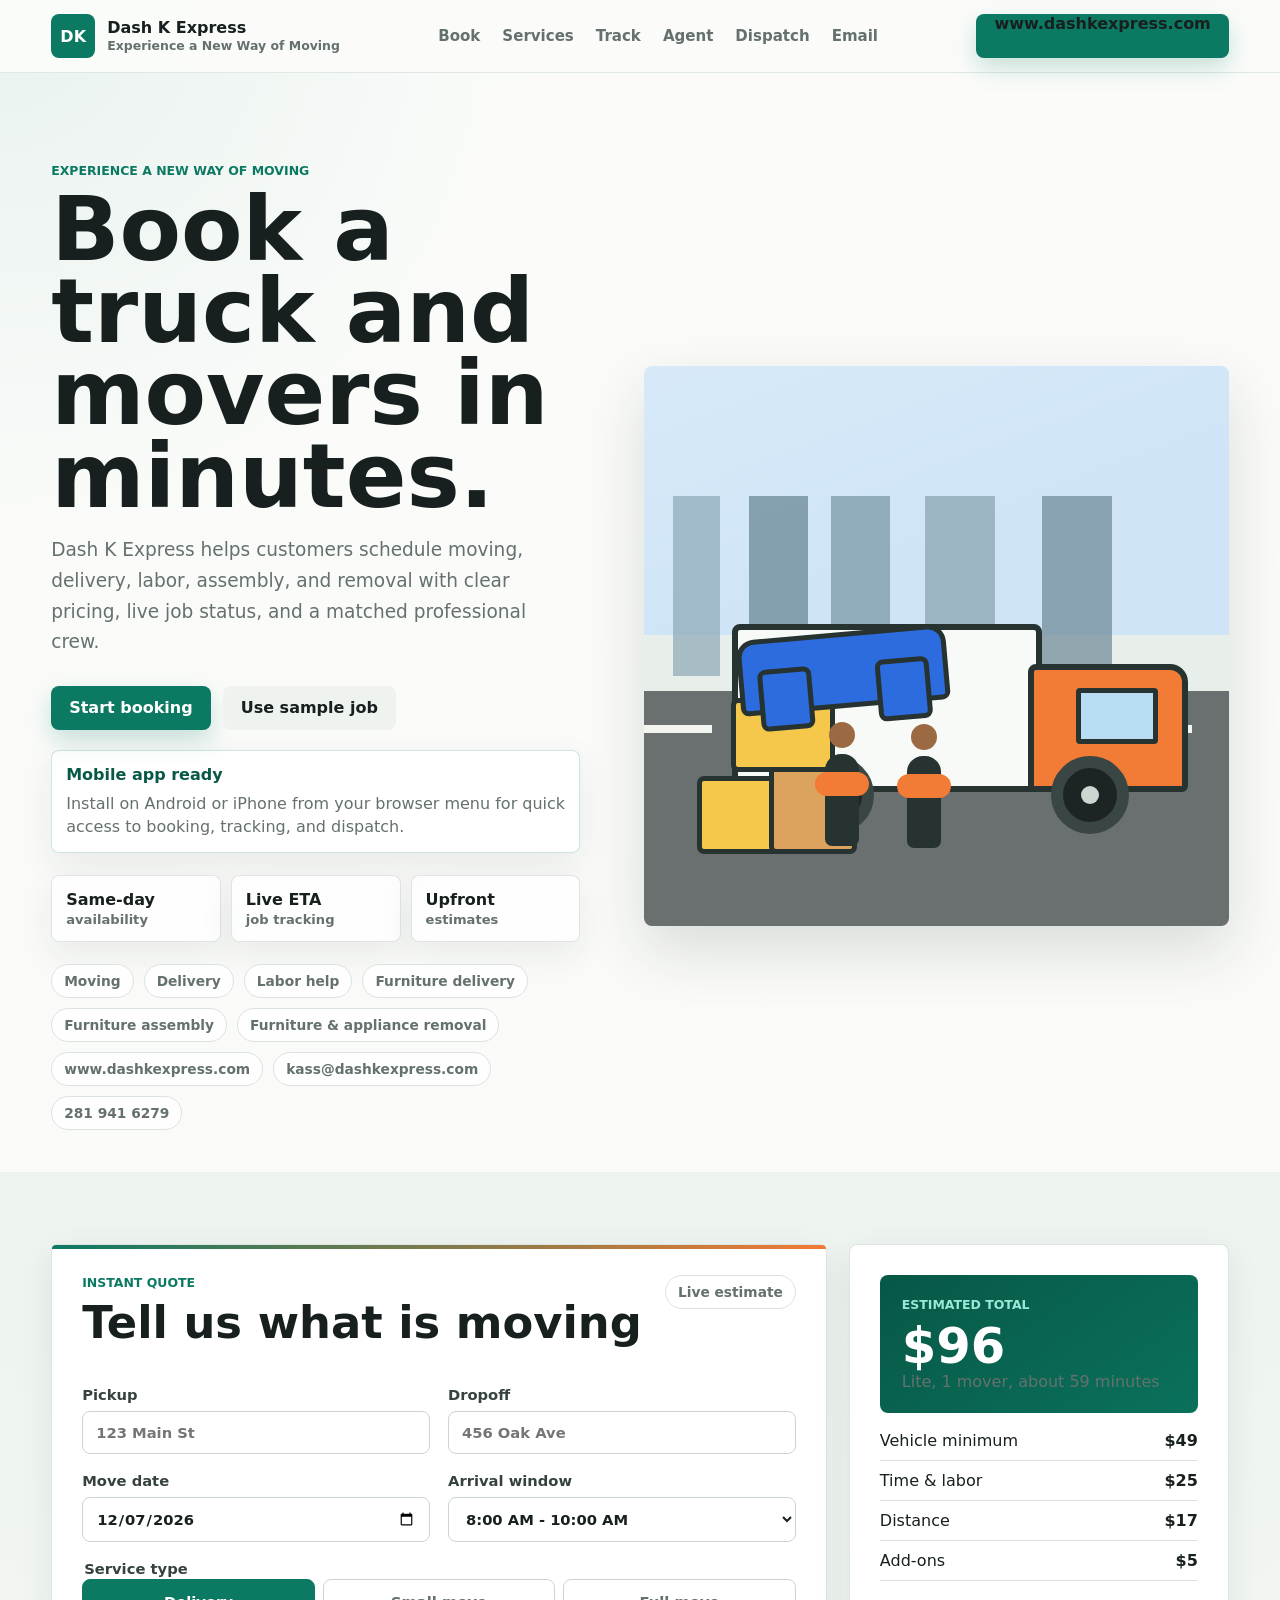
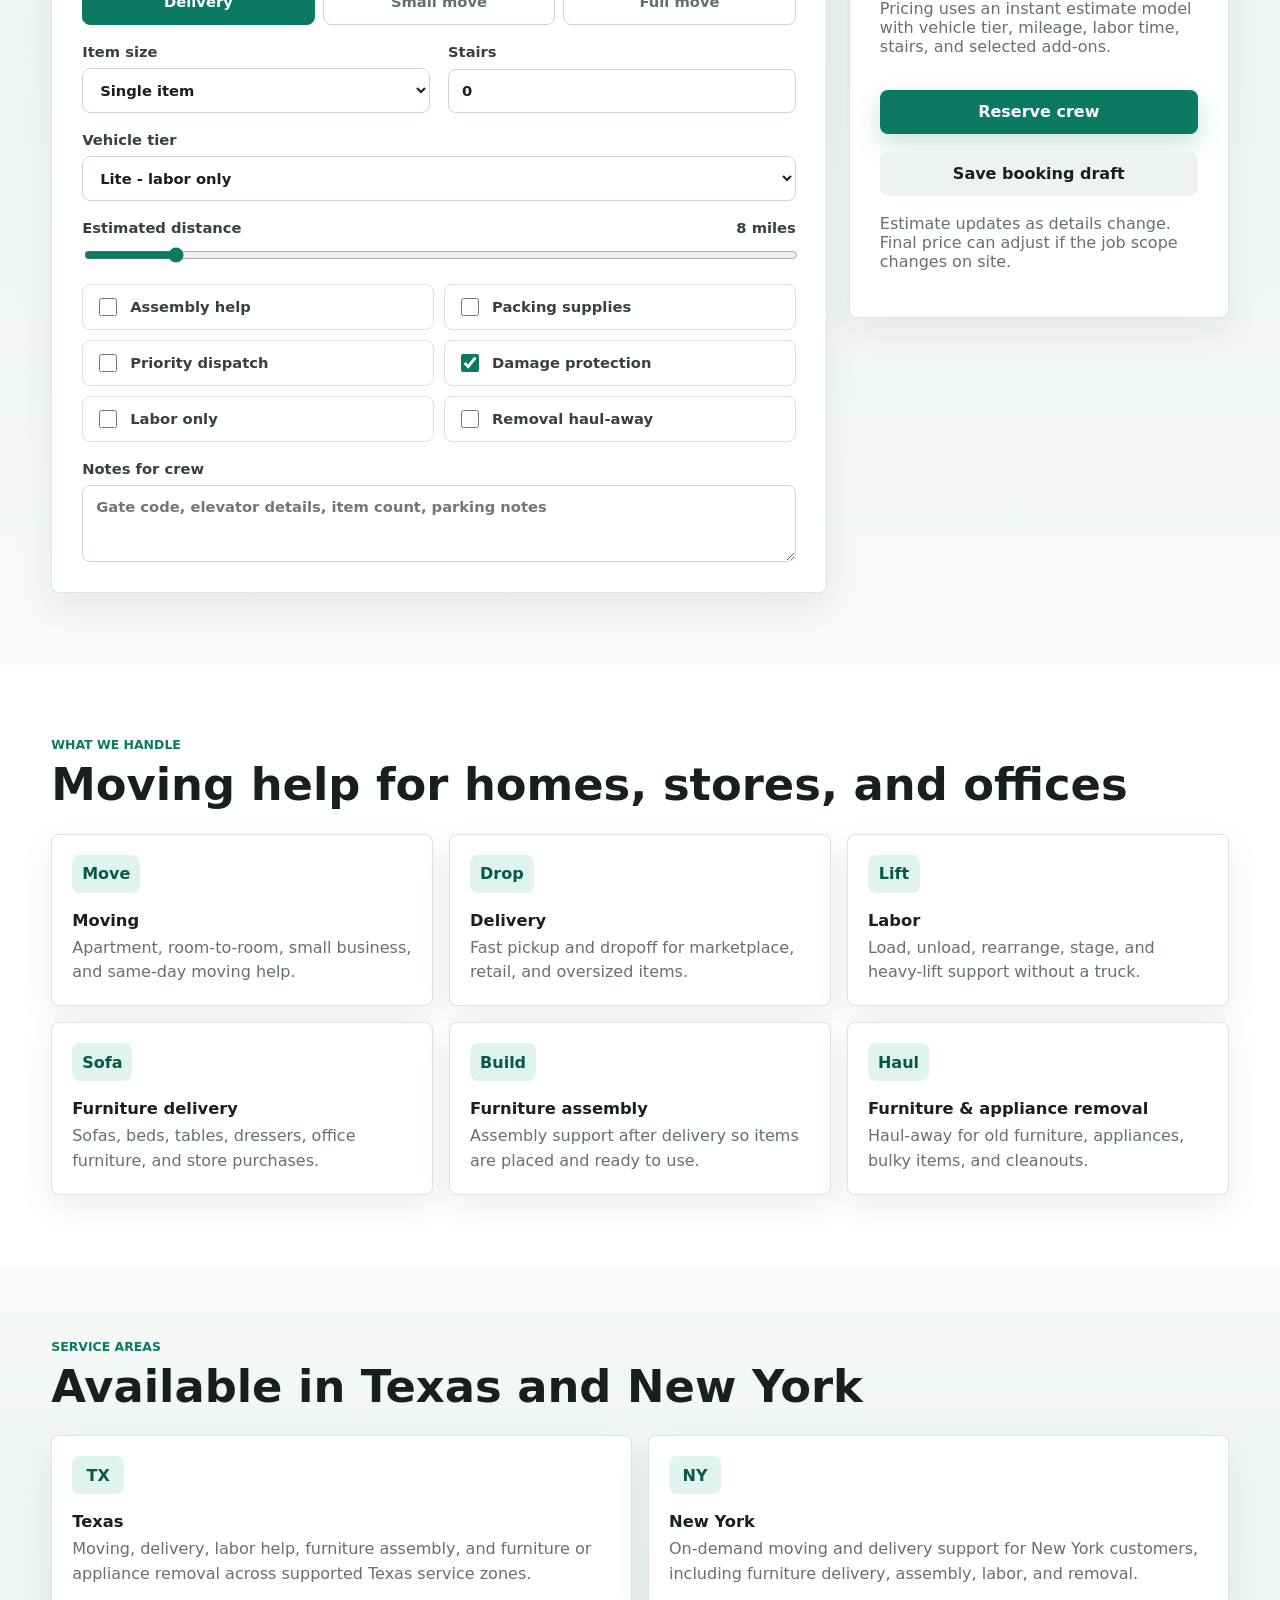
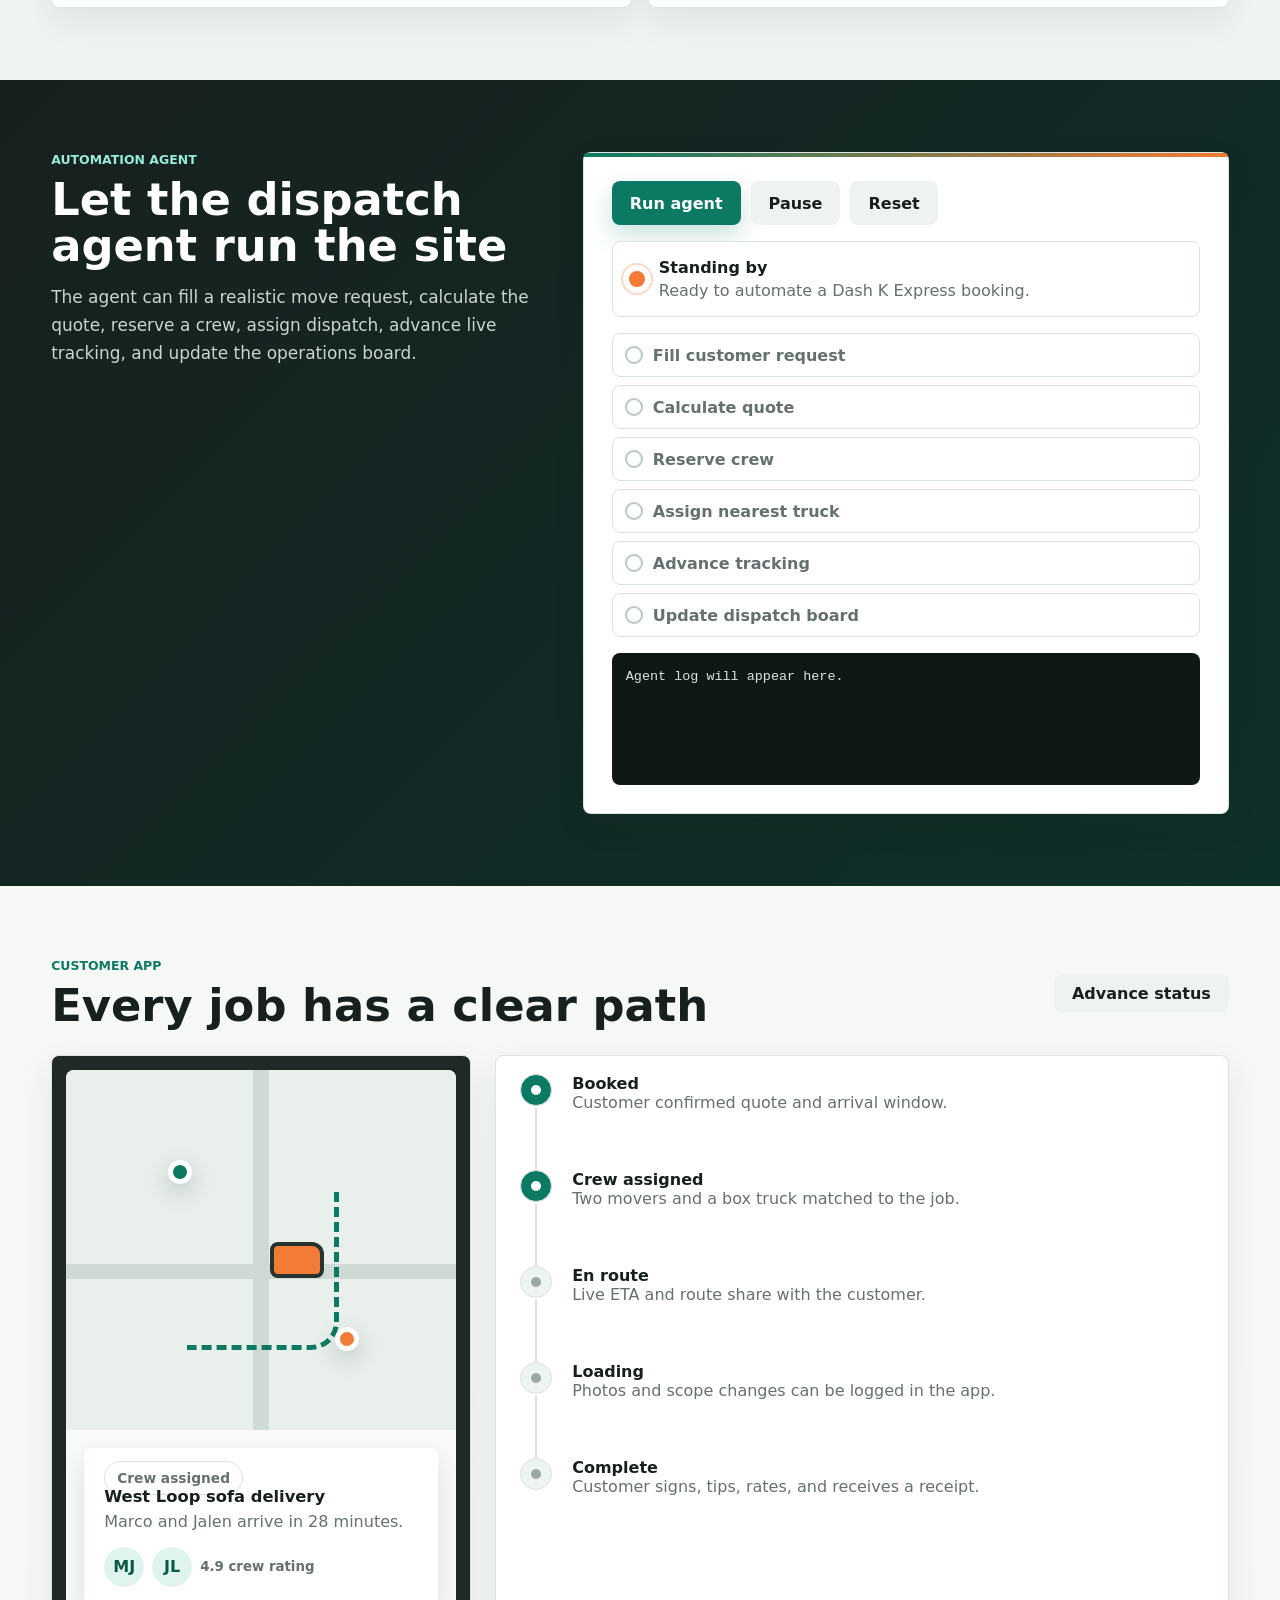
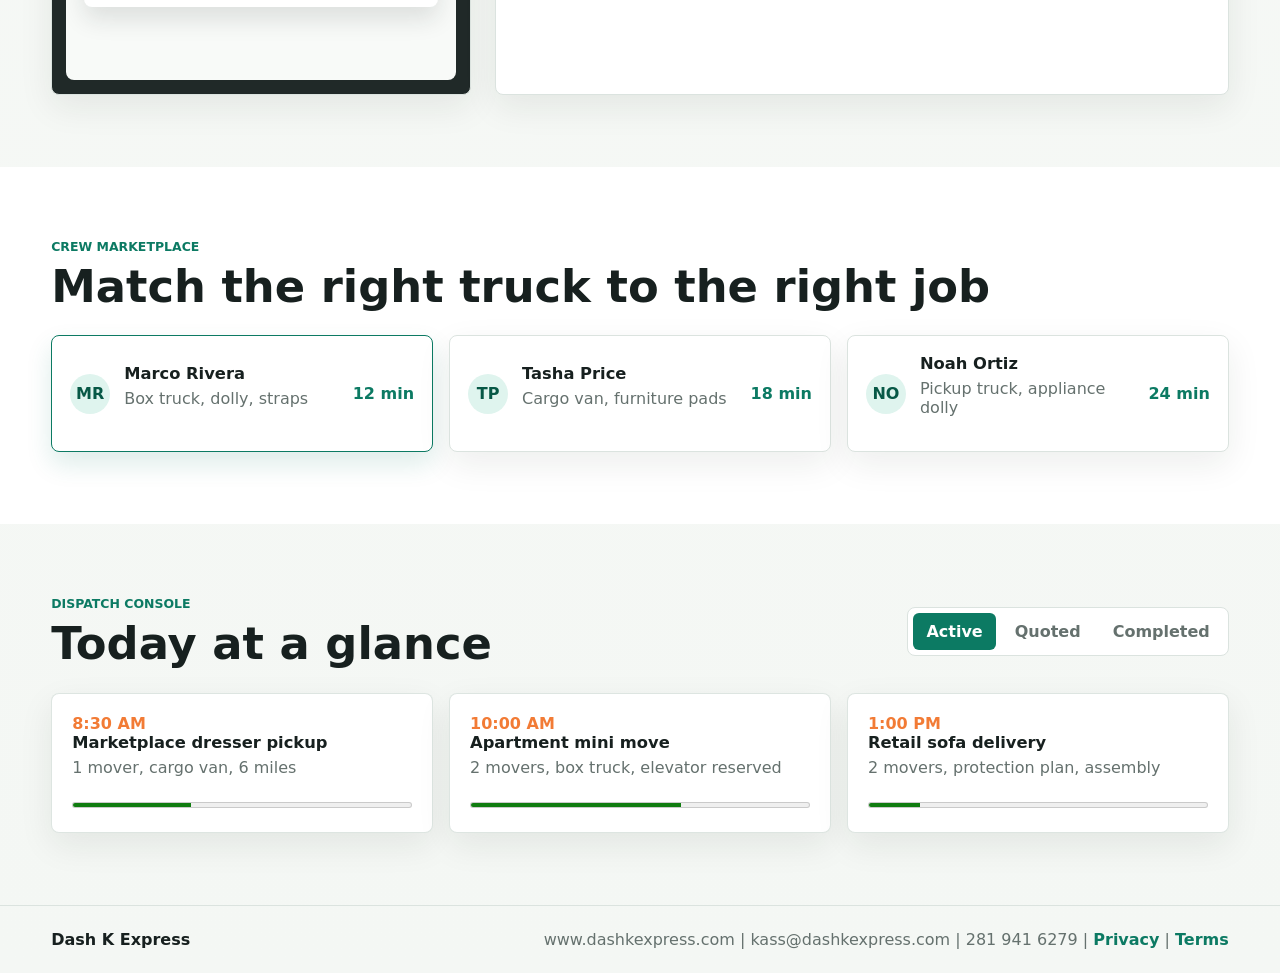
==== commit ea1a1168: "Restore Dash K Express booking homepage" ====
--- a/index.html
+++ b/index.html
@@ -3,866 +3,431 @@
   <head>
     <meta charset="utf-8">
     <meta name="viewport" content="width=device-width, initial-scale=1">
-    <title>MovingOS AI | The AI operating system for moving companies</title>
-    <meta name="description" content="MovingOS AI is the beachhead product for ServiceOS AI: AI quotes, scheduling, receptionist, CRM, payments, reviews, claims, and market intelligence for moving operators.">
+    <title>Dash K Express | Moving & Delivery</title>
+    <meta name="description" content="Dash K Express moving and delivery booking app for www.dashkexpress.com. Experience a New Way of Moving. Contact kass@dashkexpress.com or 281 941 6279.">
     <link rel="canonical" href="https://www.dashkexpress.com/">
-    <meta name="theme-color" content="#111827">
+    <meta name="theme-color" content="#0c7a63">
     <meta name="apple-mobile-web-app-capable" content="yes">
     <meta name="apple-mobile-web-app-status-bar-style" content="default">
-    <meta name="apple-mobile-web-app-title" content="MovingOS AI">
+    <meta name="apple-mobile-web-app-title" content="Dash K Express">
     <link rel="manifest" href="manifest.webmanifest">
     <link rel="icon" href="icons/icon.svg" type="image/svg+xml">
     <link rel="apple-touch-icon" href="icons/apple-touch-icon.svg">
-    <link rel="stylesheet" href="styles.css?v=8">
+    <link rel="stylesheet" href="styles.css">
   </head>
   <body>
     <header class="topbar">
-      <a class="brand" href="#product" aria-label="MovingOS AI home">
-        <span class="brand-mark">MO</span>
+      <a class="brand" href="#booking" aria-label="Dash K Express home">
+        <span class="brand-mark">DK</span>
         <span>
-          <strong>MovingOS AI</strong>
-          <small>Beachhead for ServiceOS AI</small>
+          <strong>Dash K Express</strong>
+          <small>Experience a New Way of Moving</small>
         </span>
       </a>
       <nav aria-label="Primary">
-        <a href="#product">Product</a>
-        <a href="#vision">Vision</a>
-        <a href="#sbin">SBIN</a>
-        <a href="#faso">FasoOS</a>
-        <a href="#architecture">Architecture</a>
-        <a href="#suite">Suite</a>
-        <a href="#flywheel">Flywheel</a>
-        <a href="#growth">Growth</a>
-        <a href="#pricing">Pricing</a>
-        <a href="#launch">Launch</a>
-        <a href="#platform">Platform</a>
+        <a href="#booking">Book</a>
+        <a href="#services">Services</a>
+        <a href="#tracking">Track</a>
+        <a href="#agent">Agent</a>
+        <a href="#ops">Dispatch</a>
+        <a href="mailto:kass@dashkexpress.com">Email</a>
       </nav>
-      <a class="call-button" href="mailto:kass@dashkexpress.com">Start pilot</a>
+      <a class="call-button" href="https://www.dashkexpress.com/">www.dashkexpress.com</a>
     </header>
 
     <main>
-      <section class="hero" id="product">
+      <section class="hero" id="booking">
         <div class="hero-copy">
-          <p class="eyebrow">MovingOS first. ServiceOS later.</p>
-          <h1>The AI operating system for moving companies.</h1>
-          <p class="hero-text">Launch publicly as MovingOS AI: run your moving company without an office manager. Underneath, build the Service Business Intelligence Network that compounds into ServiceOS A and the FasoOS trade infrastructure path: registration, workflow, marketplace, capital, and autonomy.</p>
+          <p class="eyebrow">Experience a New Way of Moving</p>
+          <h1>Book a truck and movers in minutes.</h1>
+          <p class="hero-text">Dash K Express helps customers schedule moving, delivery, labor, assembly, and removal with clear pricing, live job status, and a matched professional crew.</p>
           <div class="hero-actions">
-            <button class="primary-action" type="button" data-scroll-target="dispatcher-demo">Try quote builder</button>
-            <button class="ghost-action" type="button" data-fill-demo>Load operator scenario</button>
-          </div>
-          <div class="hero-metrics" aria-label="Company targets">
-            <div><strong>84</strong><span>Pro customers to $1M ARR</span></div>
-            <div><strong>$99-$999</strong><span>Subscription ladder</span></div>
-            <div><strong>6x</strong><span>Content asset multiplier</span></div>
-          </div>
-        </div>
-
-        <div class="command-center" aria-label="MovingOS product dashboard preview">
-          <div class="window-bar">
+            <button class="primary-action" data-scroll-target="quote-form">Start booking</button>
+            <button class="ghost-action" data-fill-demo>Use sample job</button>
+          </div>
+          <div class="app-install-card">
+            <span id="app-install-status">Mobile app ready</span>
+            <p>Install on Android or iPhone from your browser menu for quick access to booking, tracking, and dispatch.</p>
+            <button class="ghost-action compact" type="button" id="install-app-button" hidden>Install app</button>
+          </div>
+          <div class="hero-metrics" aria-label="Service confidence metrics">
+            <div><strong>Same-day</strong><span>availability</span></div>
+            <div><strong>Live ETA</strong><span>job tracking</span></div>
+            <div><strong>Upfront</strong><span>estimates</span></div>
+          </div>
+          <div class="service-strip" aria-label="Service highlights">
+            <span>Moving</span>
+            <span>Delivery</span>
+            <span>Labor help</span>
+            <span>Furniture delivery</span>
+            <span>Furniture assembly</span>
+            <span>Furniture & appliance removal</span>
+            <span>www.dashkexpress.com</span>
+            <span>kass@dashkexpress.com</span>
+            <span>281 941 6279</span>
+          </div>
+        </div>
+
+        <div class="hero-visual" aria-label="Moving crew loading a delivery truck">
+          <div class="city-skyline"></div>
+          <div class="street"></div>
+          <div class="truck">
+            <div class="truck-box">
+              <span>DASH K</span>
+            </div>
+            <div class="truck-cab"></div>
+            <div class="wheel wheel-one"></div>
+            <div class="wheel wheel-two"></div>
+          </div>
+          <div class="box-stack">
             <span></span>
             <span></span>
             <span></span>
-            <strong>MovingOS Command Center</strong>
-          </div>
-          <div class="dashboard-grid">
-            <article class="metric-tile">
-              <span>New lead</span>
-              <strong>2 bed apartment</strong>
-              <p>Pickup, dropoff, inventory, stairs, and elevator notes captured.</p>
-            </article>
-            <article class="metric-tile accent">
-              <span>AI quote builder</span>
-              <strong>$642</strong>
-              <p>Pricing recommendation, contract, and payment link generated.</p>
-            </article>
-            <article class="workflow-card">
-              <span class="status-dot"></span>
-              <div>
-                <strong>Receptionist online</strong>
-                <p>Pricing, availability, and service-area questions answered 24/7.</p>
-              </div>
-            </article>
-            <article class="workflow-card">
-              <span class="status-dot orange"></span>
-              <div>
-                <strong>Market data captured</strong>
-                <p>Quote, demand, and service-cost signals added to intelligence layer.</p>
-              </div>
-            </article>
-          </div>
-          <div class="pipeline">
-            <span style="width: 24%"></span>
-            <span style="width: 42%"></span>
-            <span style="width: 68%"></span>
-            <span style="width: 86%"></span>
-          </div>
-        </div>
-      </section>
-
-      <section class="market-strip" aria-label="Expansion path">
-        <span>MovingOS AI</span>
-        <span>DeliveryOS AI</span>
-        <span>JunkOS AI</span>
-        <span>CleanOS AI</span>
-        <span>HandymanOS AI</span>
-        <span>ServiceOS AI</span>
-        <span>FasoOS</span>
-      </section>
-
-      <section class="master-vision" id="vision">
-        <div class="section-heading">
-          <div>
-            <p class="eyebrow">Master vision</p>
-            <h2>The Shopify of local service businesses</h2>
-          </div>
-        </div>
-
-        <div class="vision-hero">
-          <div>
-            <h3>Phone. Truck. Tools. ServiceOS.</h3>
-            <p>Every small service company starts with the basics. The category-defining move is making ServiceOS feel like the fourth requirement: the operating layer that runs CRM, quotes, invoices, scheduling, payments, reviews, messaging, customer support, and eventually demand and capital.</p>
-          </div>
-          <div class="requirement-stack" aria-label="Service business requirements">
-            <span>Phone</span>
-            <span>Truck</span>
-            <span>Tools</span>
-            <strong>ServiceOS</strong>
-          </div>
-        </div>
-
-        <div class="empire-grid">
-          <article>
-            <span>Layer 1</span>
-            <h3>Operating System</h3>
-            <p>The visible product: CRM, quotes, invoices, scheduling, payments, reviews, and messaging. Monthly subscription revenue builds the first $1M-$10M ARR foundation.</p>
-          </article>
-          <article>
-            <span>Layer 2</span>
-            <h3>Marketplace</h3>
-            <p>ServiceOS knows which companies are busy, which need jobs, which zip codes are hot, and which providers have high ratings. ServiceOS Leads matches customers to providers and takes a fee.</p>
-          </article>
-          <article>
-            <span>Layer 3</span>
-            <h3>Financial Services</h3>
-            <p>Once ServiceOS processes jobs, invoices, revenue, and payments, it can underwrite equipment loans, cash advances, truck financing, and other capital products.</p>
-          </article>
-        </div>
-
-        <div class="founder-story">
-          <div>
-            <p class="eyebrow">Founder story</p>
-            <h3>From moving operator to infrastructure founder</h3>
-            <p>A moving company owner got tired of paperwork, customer follow-ups, claims, pricing confusion, and administrative work. He built an AI office manager for movers. Operators adopted it. The platform expanded into every local service business and became the operating system powering small-business America.</p>
-          </div>
-          <div class="domain-edge">
-            <span>Wrong job classifications</span>
-            <span>Customer disputes</span>
-            <span>Damage claims</span>
-            <span>Crew issues</span>
-            <span>Gas reimbursement</span>
-            <span>Scheduling headaches</span>
-          </div>
-        </div>
-
-        <div class="agent-company">
-          <div class="agent-ceo">
-            <p class="eyebrow">AI workforce</p>
-            <h3>The owner becomes CEO</h3>
-            <p>The customer feels like they hired five employees. In reality, they subscribed to a system of AI workers that handle the busywork and surface decisions.</p>
-          </div>
-          <div class="agent-grid" aria-label="ServiceOS AI agents">
-            <article><span>Sales Agent</span><p>Outbound emails, lead qualification, and demo scheduling.</p></article>
-            <article><span>Estimator Agent</span><p>Quotes, job pricing, and upsell recommendations.</p></article>
-            <article><span>Dispatcher Agent</span><p>Scheduling, crew assignment, and route optimization.</p></article>
-            <article><span>Billing Agent</span><p>Invoices, reminders, and payment tracking.</p></article>
-            <article><span>Customer Success Agent</span><p>Questions, issue resolution, and review requests.</p></article>
-            <article><span>Analytics Agent</span><p>Forecasts, customer insights, and profitability analysis.</p></article>
-          </div>
-        </div>
-      </section>
-
-      <section class="sbin-section" id="sbin">
-        <div class="section-heading">
-          <div>
-            <p class="eyebrow">Service Business Intelligence Network</p>
-            <h2>The system gets stronger every time someone uses it</h2>
-          </div>
-        </div>
-
-        <div class="sbin-flow" aria-label="ServiceOS compounding architecture">
-          <span>Customer</span>
-          <span>Workflow</span>
-          <span>Data</span>
-          <span>Intelligence</span>
-          <span>Automation</span>
-          <span>Marketplace</span>
-          <span>Financial Network</span>
-        </div>
-
-        <div class="sbin-stages">
-          <article>
-            <span>Stage 1</span>
-            <h3>MovingOS: 0-100 customers</h3>
-            <p>Prove willingness to pay with an AI Quote Engine and AI Office Manager. Inputs are pickup, dropoff, and inventory. Outputs are quote, contract, invoice, responses, follow-ups, and scheduling.</p>
-          </article>
-          <article>
-            <span>Stage 2</span>
-            <h3>Operating System: 100-1,000 customers</h3>
-            <p>Every job creates operational, financial, and geographic data: job type, distance, revenue, complaints, completion times, invoice values, payment timing, zip-code demand, and pricing trends.</p>
-          </article>
-          <article>
-            <span>Stage 3</span>
-            <h3>Intelligence Layer</h3>
-            <p>ServiceOS answers operator questions: which zip code is most profitable, what to charge for a 2-bedroom move, which services create disputes, and which jobs to avoid.</p>
-          </article>
-          <article>
-            <span>Stage 4</span>
-            <h3>Autonomous Business Layer</h3>
-            <p>The system recommends pricing, optimizes scheduling, launches marketing campaigns, and triggers retention workflows. The owner becomes a supervisor.</p>
-          </article>
-          <article>
-            <span>Stage 5</span>
-            <h3>Service Graph</h3>
-            <p>The hidden moat is relationships between customers, businesses, jobs, locations, and services. Like LinkedIn, the value comes from the network, not isolated records.</p>
-          </article>
-          <article>
-            <span>Stage 6</span>
-            <h3>Marketplace</h3>
-            <p>Own workflow first, transactions second, marketplace third. If one operator is fully booked, ServiceOS can route overflow work to another provider and take a 10-15% platform fee.</p>
-          </article>
-          <article>
-            <span>Stage 7</span>
-            <h3>ServiceOS Capital</h3>
-            <p>ServiceOS sees revenue, retention, completion rates, cash flow, and payment history better than banks. That data powers truck financing, equipment loans, working capital, and payroll advances.</p>
-          </article>
-          <article>
-            <span>Stage 8</span>
-            <h3>Vertical AI Workforce</h3>
-            <p>Customers do not buy software features. They hire Dispatcher AI, Sales AI, Customer Support AI, Billing AI, Compliance AI, and Marketing AI.</p>
-          </article>
-          <article>
-            <span>Stage 9</span>
-            <h3>Data Monopoly</h3>
-            <p>At 1 million jobs processed annually, ServiceOS knows market rates, labor costs, demand patterns, and seasonal fluctuations that competitors cannot recreate overnight.</p>
-          </article>
-          <article>
-            <span>Stage 10</span>
-            <h3>ServiceOS A</h3>
-            <p>A stands for Autonomous. Human Owner to ServiceOS A to AI Workforce to Business Operations. The owner wakes up to revenue, forecast, issues, and recommendations.</p>
-          </article>
-        </div>
-
-        <div class="autonomy-stack">
-          <div>
-            <p class="eyebrow">Destination</p>
-            <h3>Do not build moving-company software</h3>
-            <p>Build the first module of a future autonomous operating system. MovingOS is the beachhead. ServiceOS A is the destination.</p>
-          </div>
-          <div class="autonomy-flow" aria-label="ServiceOS A operating model">
-            <span>Human Owner</span>
-            <span>ServiceOS A</span>
-            <span>AI Workforce</span>
-            <span>Business Operations</span>
-          </div>
-        </div>
-      </section>
-
-      <section class="faso-section" id="faso">
-        <div class="section-heading">
-          <div>
-            <p class="eyebrow">Burkina Faso path</p>
-            <h2>FasoOS is autonomous trade infrastructure for the informal economy</h2>
-          </div>
-        </div>
-
-        <div class="faso-hero">
-          <div>
-            <p class="eyebrow">Empire sequence</p>
-            <h3>FasoRegistre to FasoOS</h3>
-            <p>Do not start as a generic lending app. Start by registering operators, capturing real work, verifying transactions, routing demand, and using that private operating history to underwrite capital better than banks can.</p>
-          </div>
-          <div class="faso-chain" aria-label="FasoOS empire path">
-            <span>FasoRegistre</span>
-            <span>FasoMove</span>
-            <span>FasoTrade</span>
-            <span>FasoCapital</span>
-            <strong>FasoOS</strong>
-          </div>
-        </div>
-
-        <div class="faso-grid">
-          <article>
-            <span>01</span>
-            <h3>FasoRegistre</h3>
-            <p>Identity, business registration, operator profile, service area, equipment, references, and verified contact channels for informal businesses.</p>
-          </article>
-          <article>
-            <span>02</span>
-            <h3>FasoMove</h3>
-            <p>The workflow wedge: moving, delivery, transport jobs, quotes, customer messages, completion proof, and payment records.</p>
-          </article>
-          <article>
-            <span>03</span>
-            <h3>FasoTrade</h3>
-            <p>The marketplace layer routes jobs, demand, overflow work, supplier relationships, and cross-border trade opportunities between trusted operators.</p>
-          </article>
-          <article>
-            <span>04</span>
-            <h3>FasoCapital</h3>
-            <p>Working capital, equipment financing, truck financing, fuel advances, payroll advances, and inventory credit powered by verified operating data.</p>
-          </article>
-          <article>
-            <span>05</span>
-            <h3>FasoOS</h3>
-            <p>The autonomous operating layer for informal businesses: AI workforce, reputation, payments, intelligence, marketplace access, and capital access.</p>
-          </article>
-        </div>
-
-        <div class="capital-lab" aria-label="FasoCapital readiness calculator">
-          <article class="capital-copy">
-            <p class="eyebrow">Financing engine</p>
-            <h3>The real money is credit built on workflow truth</h3>
-            <p>Banks see an informal operator with limited paperwork. FasoOS sees completed jobs, repeat demand, payment timing, customer disputes, equipment usage, and reliability. That turns daily operations into a private credit graph.</p>
-            <div class="trust-signals">
-              <span>Verified identity</span>
-              <span>Completed jobs</span>
-              <span>Payment behavior</span>
-              <span>Customer reputation</span>
-              <span>Route density</span>
-              <span>Seasonal demand</span>
-            </div>
-          </article>
-
-          <article class="capital-calculator">
-            <div>
-              <p class="eyebrow">Capital readiness</p>
-              <h3>Underwrite from operations</h3>
-            </div>
-            <label>
-              Completed jobs per month
-              <input id="capital-jobs" type="number" min="0" value="32">
-            </label>
-            <label>
-              On-time payment rate
-              <span class="inline-output"><output id="capital-payment-output">84</output>%</span>
-              <input id="capital-payment" type="range" min="40" max="100" value="84">
-            </label>
-            <label>
-              Repeat customers
-              <span class="inline-output"><output id="capital-repeat-output">28</output>%</span>
-              <input id="capital-repeat" type="range" min="0" max="80" value="28">
-            </label>
-            <label>
-              Dispute rate
-              <span class="inline-output"><output id="capital-dispute-output">6</output>%</span>
-              <input id="capital-dispute" type="range" min="0" max="40" value="6">
-            </label>
-            <div class="capital-score">
-              <strong id="capital-score">78</strong>
-              <span id="capital-band">Ready for small working-capital advance</span>
-            </div>
-            <p id="capital-detail">FasoOS would recommend a starter advance tied to job volume, repayment timing, and completion consistency.</p>
-          </article>
-        </div>
-      </section>
-
-      <section class="architecture" id="architecture">
-        <div class="section-heading">
-          <div>
-            <p class="eyebrow">Scalable architecture</p>
-            <h2>One core platform, many vertical operating systems</h2>
-          </div>
-        </div>
-
-        <div class="brand-architecture">
-          <article>
-            <span>Year 1 public brand</span>
-            <h3>MovingOS AI</h3>
-            <p>Run your moving company without an office manager. This message is narrow, concrete, and easy for operators to understand immediately.</p>
-          </article>
-          <article>
-            <span>Company platform</span>
-            <h3>ServiceOS</h3>
-            <p>The backend engine, schema, agents, billing, messaging, templates, and analytics are built as a reusable platform from day one.</p>
-          </article>
-          <article>
-            <span>Year 2 expansion brand</span>
-            <h3>ServiceOS AI</h3>
-            <p>The AI operating system for local service businesses. Launch only after MovingOS proves the wedge and distribution engine.</p>
-          </article>
-        </div>
-
-        <div class="chapter-grid">
-          <article>
-            <span>Chapter 1</span>
-            <h3>MovingOS AI</h3>
-            <p>The AI office manager for moving companies. Quotes, contracts, invoices, follow-ups, claims reports, review requests, and operator CRM.</p>
-          </article>
-          <article>
-            <span>Chapter 2</span>
-            <h3>DeliveryOS AI</h3>
-            <p>The same operating workflows repackaged for furniture delivery, appliance delivery, junk removal, box trucks, and local logistics teams.</p>
-          </article>
-          <article>
-            <span>Chapter 3</span>
-            <h3>ServiceOS AI</h3>
-            <p>The AI operating system for local service businesses: cleaners, handymen, landscapers, plumbers, electricians, HVAC, and delivery operators.</p>
-          </article>
-        </div>
-
-        <div class="engine-layout">
-          <div class="engine-copy">
-            <p class="eyebrow">Universal engine</p>
-            <h3>Do not rebuild the company for every industry</h3>
-              <p>The durable product is the workflow engine. Each industry gets its own templates, pricing logic, prompts, intake questions, service-area rules, and language, while the core platform stays reusable.</p>
-          </div>
-          <div class="engine-grid" aria-label="Core platform modules">
-            <span>Customer CRM</span>
-            <span>Job management</span>
-            <span>Quote builder</span>
-            <span>Invoice builder</span>
-            <span>Payment reminders</span>
-            <span>Scheduling</span>
-            <span>Customer messaging</span>
-            <span>Review requests</span>
-            <span>AI assistant</span>
-            <span>Analytics dashboard</span>
-          </div>
-        </div>
-
-        <div class="packs-panel">
-          <div class="section-heading compact-heading">
-            <div>
-              <p class="eyebrow">Industry packs</p>
-              <h3>One platform, many vertical skins</h3>
-            </div>
-          </div>
-          <div class="pack-grid">
-            <article>
-              <h4>Moving Pack</h4>
-              <ul>
-                <li>Moving quote templates</li>
-                <li>Inventory checklist</li>
-                <li>Damage claim form</li>
-                <li>Crew notes</li>
-                <li>Bill of lading</li>
-                <li>Stair and heavy-item surcharge logic</li>
-              </ul>
-            </article>
-            <article>
-              <h4>Junk Removal Pack</h4>
-              <ul>
-                <li>Load size calculator</li>
-                <li>Dump fee estimator</li>
-                <li>Before and after photo workflow</li>
-                <li>Donation and disposal notes</li>
-              </ul>
-            </article>
-            <article>
-              <h4>Cleaning Pack</h4>
-              <ul>
-                <li>Room checklist</li>
-                <li>Recurring service scheduler</li>
-                <li>Deep-clean upsell logic</li>
-                <li>Customer access instructions</li>
-              </ul>
-            </article>
-            <article>
-              <h4>Handyman Pack</h4>
-              <ul>
-                <li>Material estimator</li>
-                <li>Work order forms</li>
-                <li>Before and after proof</li>
-                <li>Scope-change approval flow</li>
-              </ul>
-            </article>
-          </div>
-        </div>
-
-        <div class="graduation-panel">
-          <div>
-            <p class="eyebrow">Graduation strategy</p>
-            <h3>Niche wins faster</h3>
-            <p>Do not launch ServiceOS first. It is too broad for the first sales motion. Win movers, then add adjacent verticals, then general home services, then graduate the public brand.</p>
-          </div>
-          <ol class="graduation-steps">
-            <li><span>Step 1</span><strong>Win movers</strong><p>MovingOS AI becomes the default AI office manager for moving operators.</p></li>
-            <li><span>Step 2</span><strong>Add adjacent verticals</strong><p>Junk removal, furniture delivery, and appliance delivery share the same operational DNA.</p></li>
-            <li><span>Step 3</span><strong>Add home services</strong><p>Cleaning, handyman, and landscaping packs extend the core platform to more local operators.</p></li>
-            <li><span>Step 4</span><strong>Become ServiceOS AI</strong><p>The platform graduates once the narrow wedge, workflows, and distribution channels are proven.</p></li>
-          </ol>
-        </div>
-
-        <div class="tech-grid">
-          <article>
-            <span>Frontend</span>
-            <h4>Mobile-first portals</h4>
-            <p>Next.js or FlutterFlow for the operator dashboard, customer portal, admin portal, and installable mobile experience.</p>
-          </article>
-          <article>
-            <span>Backend</span>
-            <h4>Lean SaaS stack</h4>
-            <p>Supabase or PostgreSQL, Stripe Billing, Twilio SMS, SendGrid email, OpenAI API, and Zapier, Make, or n8n integrations.</p>
-          </article>
-          <article>
-            <span>AI agents</span>
-            <h4>Role-based automation</h4>
-            <p>Quote Agent, Admin Agent, Follow-Up Agent, Claim Agent, and Insight Agent work across every industry pack.</p>
-          </article>
-          <article>
-            <span>Market signal</span>
-            <h4>AI support is moving fast</h4>
-            <p>Salesforce announced a planned $3.6B acquisition of Fin in June 2026, validating the race toward autonomous customer-support agents.</p>
-          </article>
-        </div>
-
-        <div class="schema-panel">
-          <div>
-            <p class="eyebrow">Database design</p>
-            <h3>Multi-industry from day one</h3>
-            <p>Use a shared schema with industry-specific templates and rules. That keeps MovingOS focused while making ServiceOS possible without a rewrite.</p>
-          </div>
-          <div class="schema-grid" aria-label="Core database tables">
-            <span>Users</span>
-            <span>Businesses</span>
-            <span>Customers</span>
-            <span>Jobs</span>
-            <span>Quotes</span>
-            <span>Invoices</span>
-            <span>Payments</span>
-            <span>Messages</span>
-            <span>Templates</span>
-            <span>Industry_Packs</span>
-            <span>Reviews</span>
-            <span>Claims</span>
-            <span>Automations</span>
-          </div>
-        </div>
-
-        <div class="phase-model">
-          <article>
-            <p class="eyebrow">Phase 1: MovingOS</p>
-            <h3>Get to $1M with a narrow wedge</h3>
-            <p>Starter at $49/month, Pro at $149/month, Business at $299/month. At 500 customers on Pro, subscription revenue reaches about $894,000/year before setup fees and template sales.</p>
-          </article>
-          <article>
-            <p class="eyebrow">Phase 2: ServiceOS</p>
-            <h3>Expand ARPU with broader verticals</h3>
-            <p>Solo at $99/month, Growth at $299/month, Pro at $799/month, Franchise or Agency at $1,499/month. Just 56 franchise-tier customers gets near $1M/year.</p>
-          </article>
-        </div>
-      </section>
-
-      <section class="booking-grid" id="dispatcher-demo" aria-label="AI dispatcher demo">
+          </div>
+          <div class="sofa"></div>
+          <div class="mover mover-one"></div>
+          <div class="mover mover-two"></div>
+        </div>
+      </section>
+
+      <section class="booking-grid" aria-label="Booking workspace">
         <form class="booking-panel" id="quote-form">
           <div class="panel-heading">
             <div>
-              <p class="eyebrow">Module 1: AI Quote Builder</p>
-              <h2>Generate the operator package</h2>
-            </div>
-            <span class="status-pill">Live workflow</span>
+              <p class="eyebrow">Instant quote</p>
+              <h2>Tell us what is moving</h2>
+            </div>
+            <span class="status-pill">Live estimate</span>
           </div>
 
           <div class="field-row">
             <label>
               Pickup
-              <input name="pickup" type="text" placeholder="123 Main St">
+              <input name="pickup" type="text" placeholder="123 Main St" autocomplete="street-address">
             </label>
             <label>
               Dropoff
-              <input name="dropoff" type="text" placeholder="456 Oak Ave">
+              <input name="dropoff" type="text" placeholder="456 Oak Ave" autocomplete="street-address">
+            </label>
+          </div>
+
+          <div class="field-row">
+            <label>
+              Move date
+              <input name="date" type="date">
+            </label>
+            <label>
+              Arrival window
+              <select name="window">
+                <option>8:00 AM - 10:00 AM</option>
+                <option>10:00 AM - 12:00 PM</option>
+                <option>12:00 PM - 2:00 PM</option>
+                <option>2:00 PM - 4:00 PM</option>
+                <option>4:00 PM - 6:00 PM</option>
+              </select>
+            </label>
+          </div>
+
+          <fieldset class="segmented-control">
+            <legend>Service type</legend>
+            <label><input type="radio" name="service" value="delivery" checked><span>Delivery</span></label>
+            <label><input type="radio" name="service" value="small-move"><span>Small move</span></label>
+            <label><input type="radio" name="service" value="full-move"><span>Full move</span></label>
+          </fieldset>
+
+          <div class="field-row">
+            <label>
+              Item size
+              <select name="size">
+                <option value="single">Single item</option>
+                <option value="room">Studio or room</option>
+                <option value="apartment">Apartment</option>
+                <option value="home">Home</option>
+              </select>
+            </label>
+            <label>
+              Stairs
+              <input name="stairs" type="number" min="0" max="8" value="0">
             </label>
           </div>
 
           <label>
-              Job description and photos
-              <textarea name="inventory" rows="4" placeholder="Customer uploaded photos plus: sofa, dresser, bed frame, 12 boxes, TV stand"></textarea>
+            Vehicle tier
+            <select name="vehicle">
+              <option value="lite">Lite - labor only</option>
+              <option value="pickup">Pickup - small item delivery</option>
+              <option value="van">Van - furniture delivery</option>
+              <option value="xl">XL - large items</option>
+              <option value="box">Box truck - apartment move</option>
+              <option value="boxPlus">Box+ - larger move</option>
+            </select>
           </label>
 
-          <div class="field-row">
-            <label>
-              Move type
-              <select name="service">
-                <option value="local">Local move</option>
-                <option value="delivery">Furniture delivery</option>
-                <option value="labor">Labor only</option>
-                <option value="junk">Junk removal</option>
-              </select>
-            </label>
-            <label>
-              Crew size
-              <select name="crew">
-                <option value="2">2 movers</option>
-                <option value="3">3 movers</option>
-                <option value="4">4 movers</option>
-              </select>
-            </label>
-          </div>
-
-          <div class="field-row">
-            <label>
-              Stairs
-              <input name="stairs" type="number" min="0" max="8" value="1">
-            </label>
-            <label>
-              Distance
-              <span class="inline-output"><output id="distance-output">12</output> miles</span>
-              <input name="distance" type="range" min="1" max="80" value="12">
-            </label>
-          </div>
-
-          <fieldset class="option-grid">
-            <legend>AI modules</legend>
-            <label><input name="contract" type="checkbox" checked>Contract</label>
-            <label><input name="invoice" type="checkbox" checked>Invoice</label>
-            <label><input name="scheduling" type="checkbox" checked>Scheduling</label>
-            <label><input name="receptionist" type="checkbox" checked>Receptionist</label>
-            <label><input name="crm" type="checkbox">CRM</label>
-            <label><input name="reputation" type="checkbox">Reputation</label>
-          </fieldset>
+          <label class="range-label">
+            Estimated distance
+            <span><output id="distance-output">8</output> miles</span>
+            <input name="distance" type="range" min="1" max="60" value="8">
+          </label>
+
+          <div class="option-grid">
+            <label><input name="assembly" type="checkbox">Assembly help</label>
+            <label><input name="packing" type="checkbox">Packing supplies</label>
+            <label><input name="priority" type="checkbox">Priority dispatch</label>
+            <label><input name="protection" type="checkbox" checked>Damage protection</label>
+            <label><input name="labor" type="checkbox">Labor only</label>
+            <label><input name="removal" type="checkbox">Removal haul-away</label>
+          </div>
+
+          <label>
+            Notes for crew
+            <textarea name="notes" rows="3" placeholder="Gate code, elevator details, item count, parking notes"></textarea>
+          </label>
         </form>
 
         <aside class="estimate-panel" aria-live="polite">
           <div class="estimate-card">
-            <p class="eyebrow">AI estimate</p>
-            <strong id="estimate-total">$642</strong>
-            <span id="estimate-detail">2 movers, 3.1 hours, operator package ready</span>
+            <p class="eyebrow">Estimated total</p>
+            <strong id="estimate-total">$118</strong>
+            <span id="estimate-detail">2 movers, 1 truck, about 70 minutes</span>
           </div>
           <dl class="price-breakdown">
-            <div><dt>Labor</dt><dd id="labor-price">$372</dd></div>
-            <div><dt>Travel</dt><dd id="distance-price">$72</dd></div>
-            <div><dt>Software value</dt><dd id="ops-price">$39</dd></div>
-            <div><dt>Automation value</dt><dd id="automation-price">$159</dd></div>
+            <div><dt>Vehicle minimum</dt><dd id="base-price">$89</dd></div>
+            <div><dt>Time & labor</dt><dd id="labor-price">$0</dd></div>
+            <div><dt>Distance</dt><dd id="distance-price">$24</dd></div>
+            <div><dt>Add-ons</dt><dd id="addon-price">$5</dd></div>
           </dl>
-          <div class="generated-stack">
-            <h3>Generated operator package</h3>
-            <ul id="generated-list"></ul>
-          </div>
-          <button class="primary-action wide" id="generate-button" type="button">Generate package</button>
-          <button class="ghost-action wide" id="save-button" type="button">Save pilot scenario</button>
+          <p class="fine-print">Pricing uses an instant estimate model with vehicle tier, mileage, labor time, stairs, and selected add-ons.</p>
+          <button class="primary-action wide" id="book-button" type="button">Reserve crew</button>
+          <button class="ghost-action wide" id="save-draft-button" type="button">Save booking draft</button>
+          <p class="fine-print">Estimate updates as details change. Final price can adjust if the job scope changes on site.</p>
         </aside>
       </section>
 
-      <section class="workflow" id="suite">
+      <section class="services" id="services">
         <div class="section-heading">
           <div>
-            <p class="eyebrow">Product suite</p>
-            <h2>Five modules that replace office-manager work</h2>
-          </div>
-        </div>
-        <div class="feature-grid">
-          <article>
-            <span>01</span>
-            <h3>AI Quote Builder</h3>
-            <p>Customer photos and job descriptions become professional estimates, pricing recommendations, contracts, and scope notes.</p>
-          </article>
-          <article>
-            <span>02</span>
-            <h3>AI Scheduling</h3>
-            <p>Books appointments, sends reminders, handles reschedules, and keeps customers informed without constant texting.</p>
-          </article>
-          <article>
-            <span>03</span>
-            <h3>AI Receptionist</h3>
-            <p>Answers pricing, service-area, availability, and preparation questions 24/7 before a human ever touches the lead.</p>
-          </article>
-          <article>
-            <span>04</span>
-            <h3>AI CRM</h3>
-            <p>Tracks leads, customers, jobs, payments, open quotes, claims, and follow-ups in one simple operator cockpit.</p>
-          </article>
-          <article>
-            <span>05</span>
-            <h3>Reputation Manager</h3>
-            <p>Requests Google and Facebook reviews after successful jobs so operators win local search through better trust signals.</p>
-          </article>
-        </div>
-      </section>
-
-      <section class="flywheel" id="flywheel">
+            <p class="eyebrow">What we handle</p>
+            <h2>Moving help for homes, stores, and offices</h2>
+          </div>
+        </div>
+
+        <div class="service-grid">
+          <article>
+            <span>Move</span>
+            <h3>Moving</h3>
+            <p>Apartment, room-to-room, small business, and same-day moving help.</p>
+          </article>
+          <article>
+            <span>Drop</span>
+            <h3>Delivery</h3>
+            <p>Fast pickup and dropoff for marketplace, retail, and oversized items.</p>
+          </article>
+          <article>
+            <span>Lift</span>
+            <h3>Labor</h3>
+            <p>Load, unload, rearrange, stage, and heavy-lift support without a truck.</p>
+          </article>
+          <article>
+            <span>Sofa</span>
+            <h3>Furniture delivery</h3>
+            <p>Sofas, beds, tables, dressers, office furniture, and store purchases.</p>
+          </article>
+          <article>
+            <span>Build</span>
+            <h3>Furniture assembly</h3>
+            <p>Assembly support after delivery so items are placed and ready to use.</p>
+          </article>
+          <article>
+            <span>Haul</span>
+            <h3>Furniture & appliance removal</h3>
+            <p>Haul-away for old furniture, appliances, bulky items, and cleanouts.</p>
+          </article>
+        </div>
+      </section>
+
+      <section class="service-areas" id="service-areas">
         <div class="section-heading">
           <div>
-            <p class="eyebrow">Core moat</p>
-            <h2>The moat is workflow data, not generic AI</h2>
-          </div>
-        </div>
-        <div class="intelligence-grid">
-          <article>
-            <h3>Industry workflows</h3>
-            <p>MovingOS knows when to add stairs, heavy-item, long-carry, elevator, customer no-help, and damage-claim logic.</p>
-          </article>
-          <article>
-            <h3>Templates</h3>
-            <p>Contracts, bills of lading, crew notes, claim reports, quote follow-ups, and review requests improve by vertical.</p>
-          </article>
-          <article>
-            <h3>Pricing data</h3>
-            <p>Average prices by city, job size, distance, inventory, stairs, timing, labor assumptions, and quote-to-close rates.</p>
-          </article>
-          <article>
-            <h3>Communication history</h3>
-            <p>Customer questions, objections, disputes, unpaid invoices, review patterns, and service outcomes become defensible data.</p>
-          </article>
-        </div>
-      </section>
-
-      <section class="growth" id="growth">
+            <p class="eyebrow">Service areas</p>
+            <h2>Available in Texas and New York</h2>
+          </div>
+        </div>
+
+        <div class="area-grid">
+          <article>
+            <span>TX</span>
+            <h3>Texas</h3>
+            <p>Moving, delivery, labor help, furniture assembly, and furniture or appliance removal across supported Texas service zones.</p>
+          </article>
+          <article>
+            <span>NY</span>
+            <h3>New York</h3>
+            <p>On-demand moving and delivery support for New York customers, including furniture delivery, assembly, labor, and removal.</p>
+          </article>
+        </div>
+      </section>
+
+      <section class="agent-console" id="agent" aria-label="Automation agent">
+        <div class="agent-copy">
+          <p class="eyebrow">Automation agent</p>
+          <h2>Let the dispatch agent run the site</h2>
+          <p>The agent can fill a realistic move request, calculate the quote, reserve a crew, assign dispatch, advance live tracking, and update the operations board.</p>
+        </div>
+
+        <div class="agent-panel">
+          <div class="agent-toolbar">
+            <button class="primary-action" type="button" data-agent-run>Run agent</button>
+            <button class="ghost-action" type="button" data-agent-pause>Pause</button>
+            <button class="ghost-action" type="button" data-agent-reset>Reset</button>
+          </div>
+
+          <div class="agent-status-card">
+            <span class="pulse-dot" aria-hidden="true"></span>
+            <div>
+              <strong id="agent-status">Standing by</strong>
+              <p id="agent-detail">Ready to automate a Dash K Express booking.</p>
+            </div>
+          </div>
+
+          <ol class="agent-steps" id="agent-steps">
+            <li data-step="quote"><span></span>Fill customer request</li>
+            <li data-step="estimate"><span></span>Calculate quote</li>
+            <li data-step="reserve"><span></span>Reserve crew</li>
+            <li data-step="dispatch"><span></span>Assign nearest truck</li>
+            <li data-step="track"><span></span>Advance tracking</li>
+            <li data-step="ops"><span></span>Update dispatch board</li>
+          </ol>
+
+          <div class="agent-log" id="agent-log" aria-live="polite">
+            <p>Agent log will appear here.</p>
+          </div>
+        </div>
+      </section>
+
+      <section class="dashboard" id="tracking">
         <div class="section-heading">
           <div>
-            <p class="eyebrow">Distribution moat</p>
-            <h2>Build a media company that monetizes through software</h2>
-          </div>
-        </div>
-        <div class="growth-grid">
-          <article>
-            <h3>Daily blog</h3>
-            <p>Moving estimate template, moving contract template, local pricing pages, invoice generator, and claim form pages.</p>
-          </article>
-          <article>
-            <h3>Daily YouTube</h3>
-            <p>Moving startup guides, box truck business tips, LUGG and Dolly alternatives, pricing calculators, and operator breakdowns.</p>
-          </article>
-          <article>
-            <h3>Weekly newsletter</h3>
-            <p>One operating lesson becomes a blog article, X post, LinkedIn post, Facebook post, YouTube short, and TikTok clip.</p>
-          </article>
-          <article>
-            <h3>Free community</h3>
-            <p>Operators join for templates, pricing benchmarks, teardown videos, and tactical playbooks before buying software.</p>
-          </article>
-        </div>
-      </section>
-
-      <section class="pricing" id="pricing">
+            <p class="eyebrow">Customer app</p>
+            <h2>Every job has a clear path</h2>
+          </div>
+          <button class="ghost-action compact" data-advance-status>Advance status</button>
+        </div>
+
+        <div class="tracking-layout">
+          <div class="phone-shell">
+            <div class="phone-screen">
+              <div class="map-panel">
+                <span class="route-dot pickup-dot"></span>
+                <span class="route-line"></span>
+                <span class="route-dot dropoff-dot"></span>
+                <span class="van-marker"></span>
+              </div>
+              <div class="job-card">
+                <span class="status-pill" id="mobile-status">Crew assigned</span>
+                <h3>West Loop sofa delivery</h3>
+                <p id="mobile-detail">Marco and Jalen arrive in 28 minutes.</p>
+                <div class="crew-mini">
+                  <span>MJ</span>
+                  <span>JL</span>
+                  <small>4.9 crew rating</small>
+                </div>
+              </div>
+            </div>
+          </div>
+
+          <ol class="timeline" id="timeline">
+            <li class="done"><span></span><strong>Booked</strong><p>Customer confirmed quote and arrival window.</p></li>
+            <li class="done"><span></span><strong>Crew assigned</strong><p>Two movers and a box truck matched to the job.</p></li>
+            <li><span></span><strong>En route</strong><p>Live ETA and route share with the customer.</p></li>
+            <li><span></span><strong>Loading</strong><p>Photos and scope changes can be logged in the app.</p></li>
+            <li><span></span><strong>Complete</strong><p>Customer signs, tips, rates, and receives a receipt.</p></li>
+          </ol>
+        </div>
+      </section>
+
+      <section class="crews" id="teams">
         <div class="section-heading">
           <div>
-            <p class="eyebrow">Revenue engine</p>
-            <h2>Only 84 Pro customers crosses $1M ARR</h2>
-          </div>
-        </div>
-        <div class="pricing-grid">
-          <article><span>Starter</span><strong>$99/mo</strong><p>AI quote builder, basic contract output, invoice drafts, and review requests for solo operators.</p></article>
-          <article><span>Growth</span><strong>$299/mo</strong><p>Scheduling, receptionist, CRM, payment follow-ups, templates, and local reputation workflows.</p></article>
-          <article><span>Pro</span><strong>$999/mo</strong><p>White-label portal, advanced automation, claim workflows, analytics, integrations, and priority setup.</p></article>
-          <article><span>Data</span><strong>Future</strong><p>Market pricing intelligence, demand benchmarks, risk data, and operator performance insights.</p></article>
-          <article><span>API</span><strong>$1k+/mo</strong><p>Connect lead vendors, marketplaces, field apps, CRMs, payments, lenders, and insurance partners.</p></article>
-        </div>
-      </section>
-
-      <section class="launch-cockpit" id="launch">
+            <p class="eyebrow">Crew marketplace</p>
+            <h2>Match the right truck to the right job</h2>
+          </div>
+        </div>
+        <div class="crew-grid">
+          <article class="crew-card active" data-crew="marco">
+            <span class="avatar">MR</span>
+            <div>
+              <h3>Marco Rivera</h3>
+              <p>Box truck, dolly, straps</p>
+            </div>
+            <strong>12 min</strong>
+          </article>
+          <article class="crew-card" data-crew="tasha">
+            <span class="avatar">TP</span>
+            <div>
+              <h3>Tasha Price</h3>
+              <p>Cargo van, furniture pads</p>
+            </div>
+            <strong>18 min</strong>
+          </article>
+          <article class="crew-card" data-crew="noah">
+            <span class="avatar">NO</span>
+            <div>
+              <h3>Noah Ortiz</h3>
+              <p>Pickup truck, appliance dolly</p>
+            </div>
+            <strong>24 min</strong>
+          </article>
+        </div>
+      </section>
+
+      <section class="ops-board" id="ops">
         <div class="section-heading">
           <div>
-            <p class="eyebrow">Launch cockpit</p>
-            <h2>Turn the thesis into weekly execution</h2>
-          </div>
-        </div>
-
-        <div class="cockpit-layout">
-          <article class="mvp-card">
-            <h3>First 30 days</h3>
-            <ol class="launch-list">
-              <li><span>01</span><strong>Landing page</strong><p>MovingOS AI, not ServiceOS. One promise: run your moving company without an office manager.</p></li>
-              <li><span>02</span><strong>Quote builder</strong><p>Photos and inventory become estimate, contract, invoice, and crew notes.</p></li>
-              <li><span>03</span><strong>Template pack</strong><p>Free moving contract, bill of lading, claims form, and review request templates.</p></li>
-              <li><span>04</span><strong>100 operator calls</strong><p>Sell the pain before overbuilding the platform.</p></li>
-            </ol>
-          </article>
-
-          <article class="calculator-card">
-            <div>
-              <p class="eyebrow">Revenue calculator</p>
-              <h3>How many customers to $1M ARR?</h3>
-            </div>
-            <label>
-              Monthly price
-              <select id="revenue-price">
-                <option value="49">Starter - $49</option>
-                <option value="149" selected>MovingOS Pro - $149</option>
-                <option value="299">MovingOS Business - $299</option>
-                <option value="799">ServiceOS Pro - $799</option>
-                <option value="1499">Franchise - $1,499</option>
-              </select>
-            </label>
-            <label>
-              Setup/template revenue per customer
-              <input id="setup-fee" type="number" min="0" value="199">
-            </label>
-            <div class="calculator-result">
-              <strong id="customers-needed">478</strong>
-              <span>customers needed for about $1M first-year revenue</span>
-            </div>
-            <p id="revenue-detail">At $149/month plus $199 setup/template revenue, 478 customers reaches about $1,000,000 in year-one revenue.</p>
-          </article>
-        </div>
-
-        <div class="execution-grid">
-          <article>
-            <span>Lead magnet</span>
-            <h3>Free AI contract package</h3>
-            <p>Offer a moving contract, damage claim form, review message, and quote follow-up script in exchange for email and company size.</p>
-          </article>
-          <article>
-            <span>Outbound</span>
-            <h3>100 movers per week</h3>
-            <p>Use Google Maps, Yelp, Facebook groups, and local directories. The first CTA is not a demo; it is a free template pack.</p>
-          </article>
-          <article>
-            <span>Content</span>
-            <h3>One idea, six assets</h3>
-            <p>Each operator lesson becomes a blog post, YouTube short, LinkedIn post, Facebook post, X post, and email newsletter.</p>
-          </article>
-          <article>
-            <span>Onboarding</span>
-            <h3>Concierge first</h3>
-            <p>Manually set up pricing rules, service areas, SMS templates, and review links before automating the repeatable pieces.</p>
-          </article>
-        </div>
-      </section>
-
-      <section class="roadmap" id="platform">
-        <div class="section-heading">
-          <div>
-            <p class="eyebrow">Expansion flywheel</p>
-            <h2>From MovingOS wedge to infrastructure company</h2>
-          </div>
-        </div>
-        <ol class="timeline">
-          <li><span>Year 1</span><strong>MovingOS</strong><p>500 customers, narrow wedge, founder-led onboarding, content engine, and proprietary quote data.</p></li>
-          <li><span>Year 2</span><strong>DeliveryOS</strong><p>1,500 customers across furniture delivery, appliance delivery, box truck services, and adjacent logistics.</p></li>
-          <li><span>Year 3</span><strong>JunkOS</strong><p>4,000 customers and deeper operating benchmarks across lead flow, job size, labor, and local pricing.</p></li>
-          <li><span>Year 4</span><strong>ServiceOS</strong><p>10,000+ customers across moving, delivery, junk removal, cleaning, handyman, landscaping, and trades.</p></li>
-          <li><span>Year 5</span><strong>Marketplace</strong><p>Launch ServiceOS Leads using provider availability, quality, zip-code demand, and job history.</p></li>
-          <li><span>Year 6</span><strong>Capital</strong><p>Launch ServiceOS Capital using invoices, revenue, job volume, payment history, and operator health signals.</p></li>
-        </ol>
-
-        <div class="end-state">
-          <div>
-            <p class="eyebrow">10-year end state</p>
-            <h3>ServiceOS A: not software, infrastructure.</h3>
-            <p>ServiceOS A becomes the autonomous operating system, marketplace, financing platform, and industry data network for local service businesses. At that point, the company is difficult to replace because it owns workflow, demand, payments, capital, and data.</p>
-          </div>
-          <div class="mix-grid" aria-label="Long-term revenue mix">
-            <article><strong>40%</strong><span>Subscriptions</span></article>
-            <article><strong>30%</strong><span>Transaction fees</span></article>
-            <article><strong>20%</strong><span>Financial products</span></article>
-            <article><strong>10%</strong><span>Data products</span></article>
-          </div>
+            <p class="eyebrow">Dispatch console</p>
+            <h2>Today at a glance</h2>
+          </div>
+          <div class="ops-tabs" role="tablist" aria-label="Dispatch filters">
+            <button class="active" type="button">Active</button>
+            <button type="button">Quoted</button>
+            <button type="button">Completed</button>
+          </div>
+        </div>
+
+        <div class="ops-columns">
+          <article data-job-card="quoted">
+            <span>8:30 AM</span>
+            <h3>Marketplace dresser pickup</h3>
+            <p>1 mover, cargo van, 6 miles</p>
+            <meter min="0" max="100" value="35"></meter>
+          </article>
+          <article data-job-card="active">
+            <span>10:00 AM</span>
+            <h3>Apartment mini move</h3>
+            <p>2 movers, box truck, elevator reserved</p>
+            <meter min="0" max="100" value="62"></meter>
+          </article>
+          <article data-job-card="assigned">
+            <span>1:00 PM</span>
+            <h3>Retail sofa delivery</h3>
+            <p>2 movers, protection plan, assembly</p>
+            <meter min="0" max="100" value="15"></meter>
+          </article>
         </div>
       </section>
     </main>
 
     <footer>
-      <strong>MovingOS AI</strong>
-      <span>The moving-company wedge for ServiceOS AI. <a href="privacy.html">Privacy</a> | <a href="terms.html">Terms</a></span>
+      <strong>Dash K Express</strong>
+      <span>www.dashkexpress.com | kass@dashkexpress.com | 281 941 6279 | <a href="privacy.html">Privacy</a> | <a href="terms.html">Terms</a></span>
     </footer>
 
     <nav class="mobile-tabbar" aria-label="Mobile app navigation">
-      <a href="#product"><span>Product</span></a>
-      <a href="#dispatcher-demo"><span>Demo</span></a>
-      <a href="#flywheel"><span>Data</span></a>
-      <a href="#pricing"><span>Pricing</span></a>
+      <a href="#booking"><span>Book</span></a>
+      <a href="#services"><span>Services</span></a>
+      <a href="#tracking"><span>Track</span></a>
+      <a href="#agent"><span>Agent</span></a>
     </nav>
 
-    <script src="app.js?v=8"></script>
+    <script src="app.js"></script>
   </body>
 </html>
--- a/styles.css
+++ b/styles.css
@@ -1,17 +1,17 @@
 :root {
   color-scheme: light;
-  --ink: #111827;
-  --muted: #64748b;
-  --line: #d8dee8;
-  --paper: #f7f9fc;
+  --ink: #17201f;
+  --muted: #65716e;
+  --line: #dbe3df;
+  --paper: #fbfcfa;
   --panel: #ffffff;
-  --navy: #111827;
-  --teal: #0f766e;
-  --blue: #2563eb;
-  --amber: #f59e0b;
-  --rose: #e11d48;
-  --shadow: 0 24px 70px rgba(15, 23, 42, 0.16);
-  --soft-shadow: 0 12px 34px rgba(15, 23, 42, 0.08);
+  --green: #0c7a63;
+  --green-dark: #075846;
+  --orange: #f27b35;
+  --yellow: #f5c84c;
+  --blue: #2d6cdf;
+  --shadow: 0 24px 60px rgba(23, 32, 31, 0.14);
+  --soft-shadow: 0 12px 34px rgba(23, 32, 31, 0.08);
 }
 
 * {
@@ -25,7 +25,9 @@
 body {
   margin: 0;
   font-family: Inter, ui-sans-serif, system-ui, -apple-system, BlinkMacSystemFont, "Segoe UI", sans-serif;
-  background: linear-gradient(180deg, #f9fbff 0%, #eef3f8 100%);
+  background:
+    radial-gradient(circle at top left, rgba(12, 122, 99, 0.08), transparent 34rem),
+    linear-gradient(180deg, #fbfcfa 0%, #f4f7f4 100%);
   color: var(--ink);
 }
 
@@ -38,10 +40,6 @@
 
 button {
   cursor: pointer;
-}
-
-a {
-  color: inherit;
 }
 
 .topbar {
@@ -51,18 +49,23 @@
   display: flex;
   align-items: center;
   justify-content: space-between;
-  gap: 22px;
+  gap: 24px;
   padding: 14px clamp(18px, 4vw, 56px);
-  background: rgba(249, 251, 255, 0.94);
-  border-bottom: 1px solid rgba(216, 222, 232, 0.86);
-  backdrop-filter: blur(16px);
+  background: rgba(251, 252, 250, 0.94);
+  border-bottom: 1px solid rgba(219, 227, 223, 0.82);
+  backdrop-filter: blur(14px);
+}
+
+.mobile-tabbar {
+  display: none;
 }
 
 .brand,
 .topbar nav,
 .hero-actions,
-.market-strip,
+.service-strip,
 .section-heading,
+.crew-card,
 footer {
   display: flex;
   align-items: center;
@@ -70,8 +73,9 @@
 
 .brand {
   gap: 12px;
+  color: inherit;
+  text-decoration: none;
   min-width: 250px;
-  text-decoration: none;
 }
 
 .brand-mark {
@@ -80,7 +84,7 @@
   width: 44px;
   height: 44px;
   border-radius: 8px;
-  background: var(--navy);
+  background: var(--green);
   color: #fff;
   font-weight: 900;
 }
@@ -91,67 +95,85 @@
 }
 
 .brand small {
+  color: var(--muted);
   margin-top: 2px;
-  color: var(--muted);
   font-size: 0.78rem;
+  line-height: 1.2;
+}
+
+.topbar nav {
+  gap: clamp(10px, 2vw, 22px);
+}
+
+.topbar a {
+  color: var(--ink);
+  font-weight: 700;
+  text-decoration: none;
+}
+
+.topbar nav a {
+  color: var(--muted);
+  font-size: 0.94rem;
+}
+
+.call-button,
+.primary-action,
+.ghost-action {
+  border: 0;
+  border-radius: 8px;
+  min-height: 44px;
+  padding: 0 18px;
   font-weight: 800;
-}
-
-.topbar nav {
-  justify-content: center;
-  flex: 1;
-  gap: 8px;
-}
-
-.topbar nav a,
-.call-button {
-  min-height: 40px;
-  display: inline-flex;
-  align-items: center;
-  justify-content: center;
-  border-radius: 8px;
-  padding: 0 14px;
-  color: var(--muted);
-  font-weight: 850;
   text-decoration: none;
-}
-
-.topbar nav a:hover,
-.topbar nav a:focus {
-  background: #e9eef7;
+  transition: transform 160ms ease, box-shadow 160ms ease, background 160ms ease;
+}
+
+.call-button,
+.primary-action {
+  color: #fff;
+  background: var(--green);
+  box-shadow: 0 10px 24px rgba(12, 122, 99, 0.22);
+}
+
+.ghost-action {
   color: var(--ink);
-}
-
-.header-actions {
-  display: flex;
-  align-items: center;
-  gap: 10px;
-}
-
-.call-button {
-  background: var(--navy);
-  color: #fff;
-}
-
-main > section {
-  padding: clamp(50px, 8vw, 96px) clamp(18px, 4vw, 56px);
+  background: #eef3f0;
+}
+
+.call-button:hover,
+.primary-action:hover,
+.ghost-action:hover {
+  transform: translateY(-1px);
+}
+
+.compact {
+  min-height: 38px;
+}
+
+.wide {
+  width: 100%;
 }
 
 .hero {
   min-height: calc(100vh - 73px);
   display: grid;
-  grid-template-columns: minmax(0, 0.9fr) minmax(420px, 1.1fr);
+  grid-template-columns: minmax(0, 0.95fr) minmax(440px, 1.05fr);
+  gap: clamp(28px, 5vw, 72px);
   align-items: center;
-  gap: clamp(28px, 5vw, 72px);
-  padding-top: clamp(34px, 6vw, 72px);
+  padding: clamp(44px, 7vw, 92px) clamp(18px, 4vw, 56px) 42px;
+  overflow: hidden;
+}
+
+.hero-copy {
+  max-width: 660px;
 }
 
 .eyebrow {
   margin: 0 0 10px;
-  color: var(--blue);
+  color: var(--green);
   font-size: 0.78rem;
-  font-weight: 950;
-  letter-spacing: 0.08em;
+  font-weight: 900;
+  letter-spacing: 0;
   text-transform: uppercase;
 }
 
@@ -163,29 +185,29 @@
 }
 
 h1 {
-  max-width: 790px;
-  margin-bottom: 20px;
-  font-size: clamp(3.2rem, 8vw, 6.8rem);
-  line-height: 0.9;
+  margin-bottom: 18px;
+  font-size: clamp(3.2rem, 7vw, 6.6rem);
+  line-height: 0.92;
   letter-spacing: 0;
+  max-width: 760px;
 }
 
 h2 {
   margin-bottom: 0;
-  font-size: clamp(2.1rem, 5vw, 4rem);
-  line-height: 0.98;
+  font-size: clamp(1.8rem, 3.5vw, 3.1rem);
+  line-height: 1.02;
   letter-spacing: 0;
 }
 
 h3 {
-  margin-bottom: 8px;
-  font-size: 1.08rem;
+  margin-bottom: 6px;
+  font-size: 1.02rem;
 }
 
 .hero-text {
-  max-width: 700px;
-  color: var(--muted);
-  font-size: clamp(1.04rem, 2vw, 1.28rem);
+  max-width: 560px;
+  color: var(--muted);
+  font-size: 1.16rem;
   line-height: 1.65;
 }
 
@@ -195,1337 +217,1185 @@
   margin: 28px 0;
 }
 
-.primary-action,
-.ghost-action {
-  min-height: 48px;
-  border: 0;
-  border-radius: 8px;
-  padding: 0 18px;
-  font-weight: 950;
-}
-
-.primary-action {
-  background: var(--blue);
-  color: #fff;
-  box-shadow: 0 14px 30px rgba(37, 99, 235, 0.22);
-}
-
-.ghost-action {
+.hero-metrics {
+  display: grid;
+  grid-template-columns: repeat(3, minmax(0, 1fr));
+  gap: 10px;
+  max-width: 560px;
+  margin: 0 0 22px;
+}
+
+.app-install-card {
+  display: grid;
+  gap: 8px;
+  max-width: 560px;
+  margin: -8px 0 22px;
+  border: 1px solid rgba(12, 122, 99, 0.2);
+  border-radius: 8px;
+  background: rgba(255, 255, 255, 0.82);
+  padding: 14px;
+  box-shadow: var(--soft-shadow);
+}
+
+.app-install-card span {
+  color: var(--green-dark);
+  font-weight: 900;
+}
+
+.app-install-card p {
+  margin: 0;
+  color: var(--muted);
+  line-height: 1.45;
+}
+
+.app-install-card .ghost-action {
+  justify-self: start;
+}
+
+.hero-metrics div {
+  border: 1px solid rgba(219, 227, 223, 0.9);
+  border-radius: 8px;
+  background: rgba(255, 255, 255, 0.74);
+  padding: 14px;
+  box-shadow: var(--soft-shadow);
+}
+
+.hero-metrics strong,
+.hero-metrics span {
+  display: block;
+}
+
+.hero-metrics strong {
+  font-size: 1rem;
+}
+
+.hero-metrics span {
+  margin-top: 3px;
+  color: var(--muted);
+  font-size: 0.82rem;
+  font-weight: 800;
+}
+
+.service-strip {
+  flex-wrap: wrap;
+  gap: 10px;
+}
+
+.service-strip span,
+.status-pill {
   border: 1px solid var(--line);
-  background: #fff;
-  color: var(--ink);
-}
-
-.wide {
-  width: 100%;
-}
-
-.hero-metrics {
-  display: grid;
-  grid-template-columns: repeat(3, minmax(0, 1fr));
-  gap: 12px;
-}
-
-.hero-metrics div,
-.metric-tile,
-.workflow-card,
+  border-radius: 999px;
+  background: rgba(255, 255, 255, 0.88);
+  color: var(--muted);
+  padding: 8px 12px;
+  font-size: 0.86rem;
+  font-weight: 800;
+}
+
+.hero-visual {
+  position: relative;
+  min-height: 560px;
+  border-radius: 8px;
+  overflow: hidden;
+  background:
+    linear-gradient(160deg, rgba(255, 255, 255, 0.18), transparent 38%),
+    linear-gradient(#cfe5f7 0 48%, #e8eee9 48% 100%);
+  box-shadow: var(--shadow);
+}
+
+.city-skyline {
+  position: absolute;
+  inset: auto 0 250px 0;
+  height: 180px;
+  background:
+    linear-gradient(90deg, transparent 0 5%, #8fa9b8 5% 13%, transparent 13% 18%, #678492 18% 28%, transparent 28% 32%, #7695a5 32% 42%, transparent 42% 48%, #89a3b0 48% 60%, transparent 60% 68%, #6f8997 68% 80%, transparent 80% 100%);
+  opacity: 0.72;
+}
+
+.street {
+  position: absolute;
+  inset: auto 0 0 0;
+  height: 235px;
+  background: #6a706f;
+}
+
+.street::after {
+  content: "";
+  position: absolute;
+  left: 0;
+  right: 0;
+  top: 34px;
+  height: 8px;
+  background: repeating-linear-gradient(90deg, #f1f4ef 0 68px, transparent 68px 120px);
+}
+
+.truck {
+  position: absolute;
+  right: 7%;
+  bottom: 92px;
+  width: min(78%, 620px);
+  height: 230px;
+}
+
+.truck-box {
+  position: absolute;
+  left: 0;
+  bottom: 42px;
+  width: 68%;
+  height: 168px;
+  border-radius: 8px 8px 4px 4px;
+  background: #f7faf7;
+  border: 6px solid #263331;
+}
+
+.truck-box span {
+  position: absolute;
+  top: 36px;
+  left: 34px;
+  color: var(--green);
+  font-size: clamp(1.2rem, 3vw, 2.1rem);
+  font-weight: 1000;
+}
+
+.truck-cab {
+  position: absolute;
+  right: 0;
+  bottom: 42px;
+  width: 35%;
+  height: 128px;
+  border-radius: 8px 18px 6px 4px;
+  background: var(--orange);
+  border: 6px solid #263331;
+}
+
+.truck-cab::before {
+  content: "";
+  position: absolute;
+  top: 18px;
+  right: 24px;
+  width: 72px;
+  height: 46px;
+  border-radius: 4px;
+  background: #b9def3;
+  border: 5px solid #263331;
+}
+
+.wheel {
+  position: absolute;
+  bottom: 0;
+  width: 78px;
+  height: 78px;
+  border-radius: 50%;
+  background: #1d2524;
+  border: 12px solid #3a4644;
+}
+
+.wheel::after {
+  content: "";
+  position: absolute;
+  inset: 18px;
+  border-radius: 50%;
+  background: #cdd7d2;
+}
+
+.wheel-one {
+  left: 14%;
+}
+
+.wheel-two {
+  right: 13%;
+}
+
+.box-stack {
+  position: absolute;
+  left: 9%;
+  bottom: 72px;
+  width: 180px;
+  height: 170px;
+}
+
+.box-stack span {
+  position: absolute;
+  display: block;
+  border-radius: 7px;
+  background: var(--yellow);
+  border: 5px solid #263331;
+}
+
+.box-stack span:nth-child(1) {
+  width: 94px;
+  height: 78px;
+  left: 0;
+  bottom: 0;
+}
+
+.box-stack span:nth-child(2) {
+  width: 88px;
+  height: 94px;
+  left: 72px;
+  bottom: 0;
+  background: #dca35e;
+}
+
+.box-stack span:nth-child(3) {
+  width: 104px;
+  height: 74px;
+  left: 34px;
+  bottom: 82px;
+  background: #f5c84c;
+}
+
+.sofa {
+  position: absolute;
+  left: 16%;
+  bottom: 218px;
+  width: 210px;
+  height: 76px;
+  border-radius: 18px 18px 8px 8px;
+  background: #2d6cdf;
+  border: 5px solid #263331;
+  transform: rotate(-5deg);
+}
+
+.sofa::before,
+.sofa::after {
+  content: "";
+  position: absolute;
+  bottom: -22px;
+  width: 44px;
+  height: 52px;
+  border-radius: 8px;
+  background: #2d6cdf;
+  border: 5px solid #263331;
+}
+
+.sofa::before {
+  left: 14px;
+}
+
+.sofa::after {
+  right: 14px;
+}
+
+.mover {
+  position: absolute;
+  width: 34px;
+  height: 92px;
+  border-radius: 16px 16px 7px 7px;
+  background: #263331;
+}
+
+.mover::before {
+  content: "";
+  position: absolute;
+  top: -32px;
+  left: 4px;
+  width: 26px;
+  height: 26px;
+  border-radius: 50%;
+  background: #9c6a42;
+}
+
+.mover::after {
+  content: "";
+  position: absolute;
+  left: -10px;
+  top: 18px;
+  width: 54px;
+  height: 24px;
+  border-radius: 999px;
+  background: var(--orange);
+}
+
+.mover-one {
+  left: 31%;
+  bottom: 80px;
+}
+
+.mover-two {
+  left: 45%;
+  bottom: 78px;
+  transform: scaleX(-1);
+}
+
+.booking-grid,
+.agent-console,
+.dashboard,
+.crews,
+.services,
+.service-areas,
+.recruiting,
+.ops-board {
+  padding: clamp(36px, 6vw, 72px) clamp(18px, 4vw, 56px);
+}
+
+.booking-grid {
+  display: grid;
+  grid-template-columns: minmax(0, 1fr) minmax(300px, 380px);
+  gap: 22px;
+  background:
+    linear-gradient(180deg, #edf3ef 0%, #f7faf7 100%);
+}
+
 .booking-panel,
 .estimate-panel,
-.feature-grid article,
-.growth-grid article,
-.pricing-grid article,
-.timeline li {
+.agent-panel,
+.hr-panel,
+.hr-summary,
+.agent-status-card,
+.phone-shell,
+.timeline,
+.crew-card,
+.service-grid article,
+.area-grid article,
+.ops-columns article {
   border: 1px solid var(--line);
   border-radius: 8px;
   background: var(--panel);
   box-shadow: var(--soft-shadow);
 }
 
-.hero-metrics div {
+.booking-panel,
+.estimate-panel,
+.agent-panel,
+.hr-panel,
+.hr-summary,
+.service-grid article,
+.area-grid article,
+.ops-columns article {
+  position: relative;
+  border-color: rgba(219, 227, 223, 0.92);
+}
+
+.booking-panel::before,
+.agent-panel::before,
+.hr-panel::before,
+.hr-summary::before {
+  content: "";
+  position: absolute;
+  inset: 0 0 auto 0;
+  height: 4px;
+  border-radius: 8px 8px 0 0;
+  background: linear-gradient(90deg, var(--green), var(--orange));
+}
+
+.services {
+  background: #fff;
+}
+
+.service-grid,
+.area-grid {
+  display: grid;
+  grid-template-columns: repeat(3, minmax(0, 1fr));
+  gap: 16px;
+}
+
+.service-grid article,
+.area-grid article {
+  padding: 20px;
+  transition: transform 160ms ease, box-shadow 160ms ease, border-color 160ms ease;
+}
+
+.service-grid article:hover,
+.area-grid article:hover {
+  transform: translateY(-3px);
+  border-color: rgba(12, 122, 99, 0.38);
+  box-shadow: 0 18px 42px rgba(23, 32, 31, 0.12);
+}
+
+.service-grid span,
+.area-grid span {
+  display: inline-grid;
+  place-items: center;
+  width: auto;
+  min-width: 52px;
+  height: 38px;
+  padding: 0 10px;
+  margin-bottom: 18px;
+  border-radius: 8px;
+  background: #dff4ee;
+  color: var(--green-dark);
+  font-weight: 900;
+}
+
+.service-grid p,
+.area-grid p {
+  margin-bottom: 0;
+  color: var(--muted);
+  line-height: 1.55;
+}
+
+.service-areas {
+  background:
+    linear-gradient(180deg, #f7faf7 0%, #edf3ef 100%);
+}
+
+.area-grid {
+  grid-template-columns: repeat(2, minmax(0, 1fr));
+}
+
+.agent-console {
+  display: grid;
+  grid-template-columns: minmax(0, 0.88fr) minmax(340px, 1.12fr);
+  gap: 24px;
+  align-items: start;
+  background:
+    linear-gradient(135deg, #17201f 0%, #0f3029 100%);
+  color: #fff;
+}
+
+.agent-copy {
+  max-width: 560px;
+}
+
+.agent-copy .eyebrow {
+  color: #98ead6;
+}
+
+.agent-copy p:not(.eyebrow) {
+  color: #c8d5d0;
+  line-height: 1.65;
+  margin-top: 16px;
+  font-size: 1.06rem;
+}
+
+.agent-panel {
+  display: grid;
+  gap: 16px;
+  padding: clamp(18px, 3vw, 28px);
+  color: var(--ink);
+}
+
+.agent-toolbar {
+  display: flex;
+  flex-wrap: wrap;
+  gap: 10px;
+}
+
+.agent-status-card {
+  display: flex;
+  gap: 14px;
+  align-items: center;
   padding: 16px;
-}
-
-.hero-metrics strong {
-  display: block;
-  font-size: 1.55rem;
-}
-
-.hero-metrics span,
-.metric-tile span,
-.pricing-grid span {
-  color: var(--muted);
-  font-size: 0.82rem;
-  font-weight: 900;
-}
-
-.command-center {
-  overflow: hidden;
-  border: 1px solid rgba(255, 255, 255, 0.14);
-  border-radius: 8px;
-  background: #111827;
-  color: #e5eefb;
-  box-shadow: var(--shadow);
-}
-
-.window-bar {
+  box-shadow: none;
+}
+
+.agent-status-card p {
+  margin: 4px 0 0;
+  color: var(--muted);
+}
+
+.pulse-dot {
+  position: relative;
+  width: 16px;
+  height: 16px;
+  flex: 0 0 16px;
+  border-radius: 50%;
+  background: var(--orange);
+}
+
+.pulse-dot::after {
+  content: "";
+  position: absolute;
+  inset: -8px;
+  border-radius: 50%;
+  border: 2px solid rgba(242, 123, 53, 0.28);
+}
+
+.agent-panel.running .pulse-dot {
+  background: var(--green);
+}
+
+.agent-panel.running .pulse-dot::after {
+  animation: pulse-ring 1.1s ease-out infinite;
+  border-color: rgba(12, 122, 99, 0.35);
+}
+
+.agent-steps {
+  display: grid;
+  gap: 8px;
+  list-style: none;
+  margin: 0;
+  padding: 0;
+}
+
+.agent-steps li {
   display: flex;
   align-items: center;
-  gap: 8px;
-  min-height: 48px;
-  padding: 0 16px;
-  border-bottom: 1px solid rgba(255, 255, 255, 0.12);
-  background: #0b1220;
-}
-
-.window-bar span {
-  width: 10px;
-  height: 10px;
+  gap: 10px;
+  min-height: 44px;
+  border: 1px solid var(--line);
+  border-radius: 8px;
+  padding: 10px 12px;
+  background: #fff;
+  color: var(--muted);
+  font-weight: 800;
+}
+
+.agent-steps span {
+  width: 18px;
+  height: 18px;
+  flex: 0 0 18px;
   border-radius: 50%;
-  background: #ef4444;
-}
-
-.window-bar span:nth-child(2) {
-  background: #f59e0b;
-}
-
-.window-bar span:nth-child(3) {
-  background: #22c55e;
-}
-
-.window-bar strong {
-  margin-left: 10px;
-  font-size: 0.9rem;
-}
-
-.dashboard-grid {
-  display: grid;
-  grid-template-columns: repeat(2, minmax(0, 1fr));
-  gap: 14px;
-  padding: 18px;
-}
-
-.metric-tile,
-.workflow-card {
-  border-color: rgba(255, 255, 255, 0.12);
-  background: rgba(255, 255, 255, 0.06);
-  box-shadow: none;
-}
-
-.metric-tile {
-  min-height: 172px;
-  padding: 18px;
-}
-
-.metric-tile strong {
-  display: block;
-  margin: 10px 0;
-  color: #fff;
-  font-size: 2rem;
-}
-
-.metric-tile p,
-.workflow-card p {
-  color: #aab7c8;
-  line-height: 1.5;
-}
-
-.metric-tile.accent {
-  background: #133f70;
-}
-
-.workflow-card {
-  display: flex;
-  gap: 12px;
-  align-items: flex-start;
-  padding: 16px;
-}
-
-.status-dot {
-  flex: 0 0 auto;
-  width: 14px;
-  height: 14px;
-  margin-top: 3px;
-  border-radius: 50%;
-  background: #22c55e;
-  box-shadow: 0 0 0 6px rgba(34, 197, 94, 0.14);
-}
-
-.status-dot.orange {
-  background: var(--amber);
-  box-shadow: 0 0 0 6px rgba(245, 158, 11, 0.16);
-}
-
-.pipeline {
-  display: grid;
-  gap: 10px;
-  padding: 0 18px 22px;
-}
-
-.pipeline span {
-  height: 12px;
-  border-radius: 999px;
-  background: linear-gradient(90deg, #38bdf8, #22c55e);
-}
-
-.market-strip {
-  flex-wrap: wrap;
-  justify-content: center;
-  gap: 10px;
-  padding-top: 10px;
-  padding-bottom: 30px;
-}
-
-.market-strip span {
-  border: 1px solid var(--line);
-  border-radius: 8px;
+  border: 2px solid #b9c8c2;
   background: #fff;
-  padding: 10px 14px;
-  color: var(--muted);
-  font-weight: 900;
-}
-
-.master-vision {
-  background: #101827;
-  color: #f8fafc;
-}
-
-.master-vision .eyebrow {
-  color: #93c5fd;
-}
-
-.vision-hero,
-.founder-story,
-.agent-company,
-.end-state {
-  display: grid;
-  grid-template-columns: minmax(280px, 0.7fr) minmax(0, 1fr);
-  gap: 18px;
-  border: 1px solid rgba(255, 255, 255, 0.12);
-  border-radius: 8px;
-  background: rgba(255, 255, 255, 0.06);
-  padding: clamp(18px, 3vw, 28px);
-}
-
-.vision-hero h3,
-.founder-story h3,
-.agent-ceo h3,
-.end-state h3 {
-  margin-bottom: 10px;
-  font-size: clamp(1.7rem, 4vw, 3.1rem);
-  line-height: 1;
-}
-
-.vision-hero p,
-.founder-story p,
-.agent-company p,
-.end-state p {
-  color: #cbd5e1;
-  line-height: 1.62;
-}
-
-.requirement-stack {
-  display: grid;
-  grid-template-columns: repeat(2, minmax(0, 1fr));
-  gap: 10px;
-  align-content: center;
-}
-
-.requirement-stack span,
-.requirement-stack strong {
-  min-height: 76px;
-  display: grid;
-  place-items: center;
-  border: 1px solid rgba(255, 255, 255, 0.12);
-  border-radius: 8px;
-  background: rgba(255, 255, 255, 0.08);
-  color: #dbeafe;
-  font-size: 1.1rem;
-  font-weight: 950;
-}
-
-.requirement-stack strong {
-  background: var(--blue);
-  color: #fff;
-}
-
-.empire-grid {
-  display: grid;
-  grid-template-columns: repeat(3, minmax(0, 1fr));
-  gap: 16px;
-  margin-top: 18px;
-}
-
-.empire-grid article {
-  border: 1px solid rgba(255, 255, 255, 0.12);
-  border-radius: 8px;
-  background: rgba(255, 255, 255, 0.06);
-  padding: 20px;
-}
-
-.empire-grid span {
-  display: inline-flex;
-  align-items: center;
-  min-height: 30px;
-  margin-bottom: 14px;
-  border-radius: 999px;
-  background: rgba(147, 197, 253, 0.14);
-  color: #bfdbfe;
-  padding: 0 10px;
-  font-size: 0.76rem;
-  font-weight: 950;
-}
-
-.empire-grid p {
-  color: #cbd5e1;
-  line-height: 1.58;
-}
-
-.founder-story,
-.agent-company {
-  margin-top: 18px;
-}
-
-.domain-edge,
-.agent-grid {
-  display: grid;
-  gap: 10px;
-}
-
-.domain-edge {
-  grid-template-columns: repeat(2, minmax(0, 1fr));
-  align-content: center;
-}
-
-.domain-edge span {
-  min-height: 44px;
-  display: flex;
-  align-items: center;
-  border: 1px solid rgba(255, 255, 255, 0.12);
-  border-radius: 8px;
-  background: rgba(255, 255, 255, 0.07);
-  padding: 0 12px;
-  color: #dbeafe;
-  font-weight: 900;
-}
-
-.agent-grid {
-  grid-template-columns: repeat(3, minmax(0, 1fr));
-}
-
-.agent-grid article {
-  border: 1px solid rgba(255, 255, 255, 0.12);
-  border-radius: 8px;
-  background: rgba(255, 255, 255, 0.07);
+}
+
+.agent-steps .active {
+  color: var(--ink);
+  border-color: rgba(12, 122, 99, 0.42);
+  background: #f3fbf8;
+}
+
+.agent-steps .active span {
+  border-color: var(--green);
+}
+
+.agent-steps .done {
+  color: var(--green-dark);
+}
+
+.agent-steps .done span {
+  border-color: var(--green);
+  background: var(--green);
+  box-shadow: inset 0 0 0 4px #fff;
+}
+
+.agent-log {
+  min-height: 132px;
+  max-height: 220px;
+  overflow: auto;
+  border-radius: 8px;
+  background: #101817;
+  color: #d7e5e0;
   padding: 14px;
-}
-
-.agent-grid span {
-  display: block;
-  margin-bottom: 8px;
-  color: #fff;
-  font-weight: 950;
-}
-
-.sbin-section {
-  background: #f7f9fc;
-}
-
-.sbin-flow,
-.sbin-stages,
-.autonomy-flow {
-  display: grid;
-  gap: 12px;
-}
-
-.sbin-flow {
-  grid-template-columns: repeat(7, minmax(0, 1fr));
-  margin-bottom: 18px;
-}
-
-.sbin-flow span {
-  position: relative;
-  min-height: 72px;
-  display: grid;
-  place-items: center;
-  border: 1px solid var(--line);
-  border-radius: 8px;
-  background: #fff;
-  color: var(--ink);
-  padding: 10px;
-  text-align: center;
-  font-weight: 950;
-  box-shadow: var(--soft-shadow);
-}
-
-.sbin-flow span:not(:last-child)::after {
-  content: "";
-  position: absolute;
-  right: -12px;
-  top: 50%;
-  width: 12px;
-  height: 2px;
-  background: var(--blue);
-}
-
-.sbin-stages {
-  grid-template-columns: repeat(5, minmax(0, 1fr));
-}
-
-.sbin-stages article {
-  border: 1px solid var(--line);
-  border-radius: 8px;
-  background: #fff;
-  padding: 18px;
-  box-shadow: var(--soft-shadow);
-}
-
-.sbin-stages article span {
-  display: inline-flex;
-  align-items: center;
-  min-height: 30px;
-  margin-bottom: 14px;
-  border-radius: 999px;
-  background: #eef2ff;
-  color: var(--blue);
-  padding: 0 10px;
-  font-size: 0.76rem;
-  font-weight: 950;
-}
-
-.sbin-stages h3 {
-  font-size: 1.06rem;
-}
-
-.sbin-stages p,
-.autonomy-stack p {
-  color: var(--muted);
-  line-height: 1.56;
-}
-
-.autonomy-stack {
-  display: grid;
-  grid-template-columns: minmax(280px, 0.55fr) minmax(0, 1fr);
-  gap: 18px;
-  margin-top: 18px;
-  border: 1px solid rgba(17, 24, 39, 0.12);
-  border-radius: 8px;
-  background: var(--navy);
-  color: #f8fafc;
-  padding: clamp(18px, 3vw, 28px);
-  box-shadow: var(--shadow);
-}
-
-.autonomy-stack .eyebrow {
-  color: #93c5fd;
-}
-
-.autonomy-stack h3 {
-  margin-bottom: 8px;
-  font-size: clamp(1.6rem, 3.6vw, 2.8rem);
-}
-
-.autonomy-stack p {
-  color: #cbd5e1;
-}
-
-.autonomy-flow {
-  grid-template-columns: repeat(4, minmax(0, 1fr));
-  align-content: center;
-}
-
-.autonomy-flow span {
-  min-height: 82px;
-  display: grid;
-  place-items: center;
-  border: 1px solid rgba(255, 255, 255, 0.12);
-  border-radius: 8px;
-  background: rgba(255, 255, 255, 0.08);
-  color: #dbeafe;
-  padding: 12px;
-  text-align: center;
-  font-weight: 950;
-}
-
-.autonomy-flow span:nth-child(2) {
-  background: var(--blue);
-  color: #fff;
-}
-
-.faso-section {
-  background: #eef7f1;
-}
-
-.faso-hero,
-.capital-lab {
-  display: grid;
-  grid-template-columns: minmax(280px, 0.62fr) minmax(0, 1fr);
-  gap: 18px;
-  border: 1px solid rgba(15, 118, 110, 0.18);
-  border-radius: 8px;
-  background: #fff;
-  padding: clamp(18px, 3vw, 28px);
-  box-shadow: var(--soft-shadow);
-}
-
-.faso-hero h3,
-.capital-copy h3,
-.capital-calculator h3 {
-  margin-bottom: 10px;
-  font-size: clamp(1.65rem, 3.5vw, 2.9rem);
-  line-height: 1;
-}
-
-.faso-hero p,
-.faso-grid p,
-.capital-copy p,
-.capital-calculator p {
-  color: var(--muted);
-  line-height: 1.6;
-}
-
-.faso-chain {
-  display: grid;
-  grid-template-columns: repeat(5, minmax(0, 1fr));
-  gap: 10px;
-  align-content: center;
-}
-
-.faso-chain span,
-.faso-chain strong {
-  min-height: 88px;
-  display: grid;
-  place-items: center;
-  border: 1px solid var(--line);
-  border-radius: 8px;
-  background: #f8fafc;
-  padding: 12px;
-  text-align: center;
-  font-weight: 950;
-}
-
-.faso-chain strong {
-  background: var(--teal);
-  color: #fff;
-}
-
-.faso-grid {
-  display: grid;
-  grid-template-columns: repeat(5, minmax(0, 1fr));
-  gap: 14px;
-  margin-top: 18px;
-}
-
-.faso-grid article,
-.capital-copy,
-.capital-calculator {
-  border: 1px solid rgba(15, 118, 110, 0.18);
-  border-radius: 8px;
-  background: #fff;
-  padding: 18px;
-  box-shadow: var(--soft-shadow);
-}
-
-.faso-grid span {
-  display: grid;
-  place-items: center;
-  width: 42px;
-  height: 42px;
-  margin-bottom: 18px;
-  border-radius: 8px;
-  background: #e6f7f4;
-  color: var(--teal);
-  font-weight: 950;
-}
-
-.capital-lab {
-  margin-top: 18px;
-  align-items: stretch;
-  background: var(--navy);
-  color: #f8fafc;
-  box-shadow: var(--shadow);
-}
-
-.capital-lab .eyebrow {
-  color: #99f6e4;
-}
-
-.capital-copy,
-.capital-calculator {
-  border-color: rgba(255, 255, 255, 0.12);
-  background: rgba(255, 255, 255, 0.07);
-  box-shadow: none;
-}
-
-.capital-copy p,
-.capital-calculator p {
-  color: #cbd5e1;
-}
-
-.trust-signals {
-  display: grid;
-  grid-template-columns: repeat(2, minmax(0, 1fr));
-  gap: 10px;
-  margin-top: 18px;
-}
-
-.trust-signals span {
-  min-height: 44px;
-  display: flex;
-  align-items: center;
-  border: 1px solid rgba(255, 255, 255, 0.12);
-  border-radius: 8px;
-  background: rgba(255, 255, 255, 0.07);
-  padding: 0 12px;
-  color: #d1fae5;
-  font-weight: 900;
-}
-
-.capital-calculator {
-  display: grid;
-  gap: 14px;
-}
-
-.capital-calculator label {
-  color: #f8fafc;
-}
-
-.capital-score {
-  border-radius: 8px;
-  background: #ecfdf5;
-  color: var(--teal);
-  padding: 18px;
-}
-
-.capital-score strong {
-  display: block;
-  font-size: clamp(3rem, 8vw, 5rem);
-  line-height: 0.92;
-}
-
-.capital-score span {
-  color: #115e59;
-  font-weight: 950;
-}
-
-.booking-grid {
-  display: grid;
-  grid-template-columns: minmax(0, 1.1fr) minmax(320px, 0.55fr);
-  gap: 22px;
-  align-items: start;
+  font-family: "Cascadia Code", Consolas, monospace;
+  font-size: 0.84rem;
+  line-height: 1.55;
+}
+
+.agent-log p {
+  margin: 0 0 8px;
+}
+
+.agent-log p:last-child {
+  margin-bottom: 0;
+}
+
+.ops-columns article.agent-updated {
+  border-color: var(--green);
+  box-shadow: 0 14px 30px rgba(12, 122, 99, 0.16);
+}
+
+@keyframes pulse-ring {
+  from {
+    transform: scale(0.72);
+    opacity: 1;
+  }
+
+  to {
+    transform: scale(1.45);
+    opacity: 0;
+  }
 }
 
 .booking-panel,
 .estimate-panel {
-  display: grid;
-  gap: 18px;
-  padding: clamp(18px, 3vw, 28px);
-}
-
-.estimate-panel {
-  position: sticky;
-  top: 94px;
+  padding: clamp(18px, 3vw, 30px);
 }
 
 .panel-heading,
 .field-row,
-.price-breakdown div,
-.section-heading {
+.price-breakdown div {
   display: flex;
-  align-items: center;
+  gap: 18px;
+}
+
+.panel-heading {
+  align-items: flex-start;
   justify-content: space-between;
-  gap: 16px;
-}
-
-.status-pill {
-  display: inline-flex;
-  align-items: center;
-  min-height: 34px;
-  border-radius: 999px;
-  background: #e6f7f4;
-  color: var(--teal);
-  padding: 0 12px;
-  font-weight: 950;
+  margin-bottom: 22px;
+}
+
+.field-row > label {
+  flex: 1 1 220px;
 }
 
 label,
-fieldset {
+.range-label,
+.segmented-control legend {
   display: grid;
   gap: 8px;
-  margin: 0;
-  color: var(--ink);
-  font-weight: 850;
-}
-
-fieldset {
-  border: 0;
-  padding: 0;
-}
-
-legend {
-  padding: 0;
-  font-weight: 950;
+  color: #36423f;
+  font-size: 0.92rem;
+  font-weight: 800;
 }
 
 input,
 select,
 textarea {
   width: 100%;
-  min-height: 48px;
+  border: 1px solid #cbd6d1;
+  border-radius: 8px;
+  background: #fff;
+  color: var(--ink);
+  padding: 12px 13px;
+  outline: none;
+}
+
+input:focus,
+select:focus,
+textarea:focus {
+  border-color: var(--green);
+  box-shadow: 0 0 0 4px rgba(12, 122, 99, 0.12);
+}
+
+.booking-panel {
+  display: grid;
+  gap: 18px;
+}
+
+.segmented-control {
+  display: grid;
+  grid-template-columns: repeat(3, 1fr);
+  gap: 8px;
+  border: 0;
+  margin: 0;
+  padding: 0;
+}
+
+.segmented-control legend {
+  grid-column: 1 / -1;
+  margin-bottom: 2px;
+}
+
+.segmented-control label {
+  display: block;
+}
+
+.segmented-control input {
+  position: absolute;
+  width: 1px;
+  height: 1px;
+  opacity: 0;
+  pointer-events: none;
+}
+
+.segmented-control span {
+  display: grid;
+  place-items: center;
+  min-height: 46px;
+  border: 1px solid #cbd6d1;
+  border-radius: 8px;
+  color: var(--muted);
+  background: #fff;
+}
+
+.segmented-control input:checked + span {
+  border-color: var(--green);
+  color: #fff;
+  background: var(--green);
+}
+
+.range-label {
+  grid-template-columns: 1fr auto;
+}
+
+.range-label input {
+  grid-column: 1 / -1;
+  padding: 0;
+  accent-color: var(--green);
+}
+
+.option-grid {
+  display: grid;
+  grid-template-columns: repeat(2, minmax(0, 1fr));
+  gap: 10px;
+}
+
+.option-grid label {
+  display: flex;
+  align-items: center;
+  gap: 10px;
+  min-height: 44px;
   border: 1px solid var(--line);
   border-radius: 8px;
+  padding: 10px 12px;
   background: #fff;
-  padding: 10px 12px;
-  color: var(--ink);
-}
-
-textarea {
-  resize: vertical;
-}
-
-.field-row > * {
-  flex: 1;
-}
-
-.inline-output {
-  color: var(--blue);
-}
-
-.option-grid {
-  display: grid;
-  grid-template-columns: repeat(3, minmax(0, 1fr));
+}
+
+.option-grid input {
+  width: 18px;
+  height: 18px;
+  accent-color: var(--green);
+}
+
+.estimate-panel {
+  align-self: start;
+  position: sticky;
+  top: 96px;
+  display: grid;
+  gap: 18px;
+}
+
+.estimate-card {
+  padding: 22px;
+  border-radius: 8px;
+  color: #fff;
+  background:
+    linear-gradient(145deg, var(--green-dark), #0a715b);
+}
+
+.estimate-card .eyebrow {
+  color: #98ead6;
+}
+
+.estimate-card strong {
+  display: block;
+  font-size: 3.1rem;
+  line-height: 1;
+}
+
+.estimate-card span,
+.fine-print,
+.ops-columns p,
+.crew-card p,
+.timeline p,
+.job-card p {
+  color: var(--muted);
+}
+
+.price-breakdown {
+  display: grid;
   gap: 10px;
-}
-
-.option-grid label {
-  min-height: 46px;
+  margin: 0;
+}
+
+.price-breakdown div {
+  justify-content: space-between;
+  border-bottom: 1px solid var(--line);
+  padding-bottom: 10px;
+}
+
+.price-breakdown dt,
+.price-breakdown dd {
+  margin: 0;
+}
+
+.price-breakdown dd {
+  font-weight: 900;
+}
+
+.section-heading {
+  justify-content: space-between;
+  gap: 20px;
+  margin-bottom: 26px;
+}
+
+.tracking-layout {
+  display: grid;
+  grid-template-columns: minmax(280px, 420px) minmax(0, 1fr);
+  gap: 24px;
+  align-items: stretch;
+}
+
+.phone-shell {
+  padding: 14px;
+  background: #202928;
+}
+
+.phone-screen {
+  min-height: 610px;
+  overflow: hidden;
+  border-radius: 8px;
+  background: #f8faf8;
+}
+
+.map-panel {
+  position: relative;
+  min-height: 360px;
+  background:
+    linear-gradient(90deg, transparent 48%, #cfd9d5 48% 52%, transparent 52%),
+    linear-gradient(0deg, transparent 42%, #cfd9d5 42% 46%, transparent 46%),
+    #e9f0ec;
+}
+
+.route-dot,
+.van-marker,
+.route-line {
+  position: absolute;
+}
+
+.route-dot {
+  width: 24px;
+  height: 24px;
+  border-radius: 50%;
+  border: 5px solid #fff;
+  box-shadow: 0 8px 22px rgba(23, 32, 31, 0.22);
+}
+
+.pickup-dot {
+  left: 26%;
+  top: 25%;
+  background: var(--green);
+}
+
+.dropoff-dot {
+  right: 25%;
+  bottom: 22%;
+  background: var(--orange);
+}
+
+.route-line {
+  left: 31%;
+  right: 30%;
+  top: 34%;
+  height: 44%;
+  border-right: 5px dashed var(--green);
+  border-bottom: 5px dashed var(--green);
+  border-radius: 0 0 28px 0;
+}
+
+.van-marker {
+  right: 34%;
+  top: 48%;
+  width: 54px;
+  height: 36px;
+  border-radius: 8px 12px 8px 8px;
+  background: var(--orange);
+  border: 4px solid #263331;
+}
+
+.job-card {
+  margin: 18px;
+  padding: 20px;
+  border-radius: 8px;
+  background: #fff;
+  box-shadow: 0 12px 24px rgba(23, 32, 31, 0.12);
+}
+
+.crew-mini {
   display: flex;
   align-items: center;
   gap: 8px;
+  margin-top: 16px;
+}
+
+.crew-mini span,
+.avatar {
+  display: grid;
+  place-items: center;
+  width: 40px;
+  height: 40px;
+  border-radius: 50%;
+  background: #dff4ee;
+  color: var(--green-dark);
+  font-weight: 900;
+}
+
+.crew-mini small {
+  color: var(--muted);
+  font-weight: 800;
+}
+
+.timeline {
+  counter-reset: steps;
+  list-style: none;
+  margin: 0;
+  padding: 18px 24px;
+}
+
+.timeline li {
+  position: relative;
+  min-height: 96px;
+  padding-left: 52px;
+}
+
+.timeline li::before {
+  content: "";
+  position: absolute;
+  left: 15px;
+  top: 34px;
+  bottom: 0;
+  width: 2px;
+  background: var(--line);
+}
+
+.timeline li:last-child::before {
+  display: none;
+}
+
+.timeline span {
+  position: absolute;
+  left: 0;
+  top: 0;
+  display: grid;
+  place-items: center;
+  width: 32px;
+  height: 32px;
+  border-radius: 50%;
+  background: #edf3ef;
   border: 1px solid var(--line);
-  border-radius: 8px;
-  background: #f8fafc;
-  padding: 8px 10px;
-  color: var(--muted);
-}
-
-.option-grid input {
-  width: 18px;
-  min-height: 18px;
-}
-
-.estimate-card {
-  border-radius: 8px;
-  background: var(--navy);
-  color: #fff;
-  padding: 20px;
-}
-
-.estimate-card .eyebrow {
-  color: #93c5fd;
-}
-
-.estimate-card strong {
+}
+
+.timeline span::after {
+  content: "";
+  width: 10px;
+  height: 10px;
+  border-radius: 50%;
+  background: #9caaa5;
+}
+
+.timeline .done span {
+  background: var(--green);
+}
+
+.timeline .done span::after {
+  background: #fff;
+}
+
+.crews {
+  background: #fff;
+}
+
+.recruiting {
+  background:
+    linear-gradient(180deg, #f7faf7 0%, #edf3ef 100%);
+}
+
+.internal-page {
+  background: #edf3ef;
+}
+
+.recruiting.standalone {
+  min-height: calc(100vh - 73px);
+}
+
+.recruiting.standalone .section-heading {
+  align-items: flex-end;
+}
+
+.recruiting.standalone h1 {
+  margin-bottom: 14px;
+  font-size: clamp(2.7rem, 6vw, 5.4rem);
+  max-width: 840px;
+}
+
+.hr-login {
+  min-height: calc(100vh - 73px);
+  display: grid;
+  place-items: center;
+  padding: clamp(36px, 6vw, 72px) clamp(18px, 4vw, 56px);
+}
+
+.hr-login-card {
+  width: min(100%, 520px);
+  display: grid;
+  gap: 18px;
+  border: 1px solid var(--line);
+  border-radius: 8px;
+  background: var(--panel);
+  padding: clamp(22px, 4vw, 34px);
+  box-shadow: var(--shadow);
+}
+
+.hr-login-card h1 {
+  margin-bottom: 0;
+  font-size: clamp(2.25rem, 5vw, 3.9rem);
+  line-height: 0.98;
+}
+
+.hr-login-card p:not(.eyebrow) {
+  margin: 0;
+  color: var(--muted);
+  line-height: 1.55;
+}
+
+.hr-login-card.denied {
+  border-color: rgba(242, 123, 53, 0.45);
+}
+
+.payment-onboarding {
+  margin-top: clamp(28px, 5vw, 52px);
+}
+
+.hr-layout {
+  display: grid;
+  grid-template-columns: minmax(0, 1.05fr) minmax(360px, 0.95fr) minmax(280px, 360px);
+  gap: 18px;
+  align-items: start;
+}
+
+.hr-panel,
+.hr-summary {
+  position: relative;
+  display: grid;
+  gap: 18px;
+  padding: clamp(18px, 3vw, 26px);
+}
+
+.hr-summary {
+  position: sticky;
+  top: 96px;
+}
+
+.hr-summary strong {
   display: block;
-  font-size: clamp(2.5rem, 8vw, 4.6rem);
-  line-height: 0.96;
-}
-
-.estimate-card span {
-  display: block;
-  margin-top: 8px;
-  color: #cbd5e1;
-}
-
-.price-breakdown {
+  font-size: 1.45rem;
+  line-height: 1.15;
+}
+
+.hr-summary > p:not(.eyebrow),
+.hr-steps p {
+  color: var(--muted);
+  line-height: 1.55;
+}
+
+.hr-steps {
   display: grid;
   gap: 10px;
-  margin: 0;
-}
-
-.price-breakdown div {
-  border-bottom: 1px solid var(--line);
-  padding-bottom: 10px;
-}
-
-.price-breakdown dt,
-.price-breakdown dd {
-  margin: 0;
-}
-
-.price-breakdown dd {
-  font-weight: 950;
-}
-
-.generated-stack {
-  display: grid;
-  gap: 10px;
-}
-
-.generated-stack ul {
-  display: grid;
-  gap: 8px;
+  list-style: none;
   margin: 0;
   padding: 0;
-  list-style: none;
-}
-
-.generated-stack li {
+}
+
+.hr-steps li {
+  position: relative;
+  display: grid;
+  grid-template-columns: 28px minmax(0, 1fr);
+  column-gap: 10px;
   border: 1px solid var(--line);
   border-radius: 8px;
-  background: #f8fafc;
-  padding: 10px 12px;
-  color: var(--muted);
-  font-weight: 800;
-}
-
-.section-heading {
-  margin-bottom: 26px;
-}
-
-.brand-architecture,
-.chapter-grid,
-.engine-grid,
-.feature-grid,
-.growth-grid,
-.pricing-grid,
-.intelligence-grid {
-  display: grid;
+  background: #fff;
+  padding: 12px;
+}
+
+.hr-steps li span {
+  grid-row: 1 / span 2;
+  display: grid;
+  place-items: center;
+  width: 24px;
+  height: 24px;
+  border: 2px solid #b9c8c2;
+  border-radius: 50%;
+}
+
+.hr-steps li span::after {
+  content: "";
+  width: 8px;
+  height: 8px;
+  border-radius: 50%;
+  background: #b9c8c2;
+}
+
+.hr-steps strong {
+  color: var(--ink);
+}
+
+.hr-steps p {
+  grid-column: 2;
+  margin: 3px 0 0;
+  font-size: 0.88rem;
+}
+
+.hr-steps .active {
+  border-color: rgba(12, 122, 99, 0.42);
+  background: #f3fbf8;
+}
+
+.hr-steps .active span {
+  border-color: var(--green);
+}
+
+.hr-steps .active span::after {
+  background: var(--green);
+}
+
+.hr-steps .done strong {
+  color: var(--green-dark);
+}
+
+.hr-steps .done span {
+  border-color: var(--green);
+  background: var(--green);
+}
+
+.hr-steps .done span::after {
+  background: #fff;
+}
+
+.hr-actions {
+  display: flex;
+  flex-wrap: wrap;
+  gap: 10px;
+}
+
+.crew-grid {
+  display: grid;
+  grid-template-columns: repeat(3, minmax(0, 1fr));
   gap: 16px;
 }
 
-.brand-architecture {
+.crew-card {
+  justify-content: space-between;
+  gap: 14px;
+  padding: 18px;
+}
+
+.crew-card.active {
+  border-color: var(--green);
+  box-shadow: 0 12px 26px rgba(12, 122, 99, 0.14);
+}
+
+.crew-card div {
+  flex: 1;
+}
+
+.crew-card strong {
+  color: var(--green);
+}
+
+.ops-tabs {
+  display: flex;
+  gap: 6px;
+  padding: 5px;
+  border: 1px solid var(--line);
+  border-radius: 8px;
+  background: #fff;
+}
+
+.ops-tabs button {
+  border: 0;
+  border-radius: 6px;
+  padding: 9px 13px;
+  background: transparent;
+  color: var(--muted);
+  font-weight: 900;
+}
+
+.ops-tabs .active {
+  background: var(--green);
+  color: #fff;
+}
+
+.ops-columns {
+  display: grid;
   grid-template-columns: repeat(3, minmax(0, 1fr));
-  margin-bottom: 18px;
-}
-
-.brand-architecture article {
-  border: 1px solid var(--line);
-  border-radius: 8px;
-  background: #fff;
+  gap: 16px;
+}
+
+.ops-columns article {
   padding: 20px;
-  box-shadow: var(--soft-shadow);
-}
-
-.brand-architecture span {
-  display: inline-flex;
-  align-items: center;
-  min-height: 30px;
-  margin-bottom: 14px;
-  border-radius: 999px;
-  background: #e6f7f4;
-  color: var(--teal);
-  padding: 0 10px;
-  font-size: 0.76rem;
-  font-weight: 950;
-}
-
-.brand-architecture p {
-  color: var(--muted);
-  line-height: 1.58;
-}
-
-.chapter-grid {
-  grid-template-columns: repeat(3, minmax(0, 1fr));
-}
-
-.feature-grid {
-  grid-template-columns: repeat(5, minmax(0, 1fr));
-}
-
-.growth-grid {
-  grid-template-columns: repeat(4, minmax(0, 1fr));
-}
-
-.pricing-grid {
-  grid-template-columns: repeat(5, minmax(0, 1fr));
-}
-
-.intelligence-grid {
-  grid-template-columns: repeat(4, minmax(0, 1fr));
-}
-
-.architecture {
-  background: #fff;
-}
-
-.chapter-grid article {
-  border: 1px solid var(--line);
-  border-radius: 8px;
-  background: #f8fafc;
-  padding: 20px;
-  box-shadow: var(--soft-shadow);
-}
-
-.chapter-grid span {
-  display: inline-flex;
-  align-items: center;
-  min-height: 32px;
-  margin-bottom: 16px;
-  border-radius: 999px;
-  background: #e9effb;
-  color: var(--blue);
-  padding: 0 10px;
-  font-size: 0.78rem;
-  font-weight: 950;
-}
-
-.chapter-grid p,
-.engine-copy p {
-  color: var(--muted);
-  line-height: 1.6;
-}
-
-.engine-layout {
-  display: grid;
-  grid-template-columns: minmax(280px, 0.7fr) minmax(0, 1fr);
-  gap: 18px;
-  margin-top: 18px;
-  border: 1px solid var(--line);
-  border-radius: 8px;
-  background: var(--navy);
-  color: #f8fafc;
-  padding: clamp(18px, 3vw, 28px);
-  box-shadow: var(--shadow);
-}
-
-.engine-copy h3 {
-  font-size: clamp(1.5rem, 3vw, 2.35rem);
-}
-
-.engine-grid {
-  grid-template-columns: repeat(2, minmax(0, 1fr));
-  align-content: start;
-}
-
-.engine-grid span {
-  min-height: 48px;
-  display: flex;
-  align-items: center;
-  border: 1px solid rgba(255, 255, 255, 0.12);
-  border-radius: 8px;
-  background: rgba(255, 255, 255, 0.07);
-  padding: 0 14px;
-  color: #dbeafe;
+}
+
+.ops-columns span {
+  color: var(--orange);
   font-weight: 900;
 }
 
-.packs-panel,
-.graduation-panel,
-.schema-panel,
-.phase-model {
-  margin-top: 18px;
-}
-
-.compact-heading {
-  margin-bottom: 16px;
-}
-
-.compact-heading h3,
-.engine-copy h3,
-.schema-panel h3,
-.phase-model h3 {
-  margin-bottom: 8px;
-  font-size: clamp(1.45rem, 3vw, 2.4rem);
-}
-
-.pack-grid,
-.tech-grid,
-.schema-grid,
-.phase-model {
-  display: grid;
-  gap: 14px;
-}
-
-.pack-grid {
-  grid-template-columns: repeat(4, minmax(0, 1fr));
-}
-
-.pack-grid article,
-.tech-grid article,
-.schema-panel,
-.phase-model article {
-  border: 1px solid var(--line);
-  border-radius: 8px;
-  background: #fff;
-  box-shadow: var(--soft-shadow);
-}
-
-.pack-grid article {
-  padding: 18px;
-}
-
-.pack-grid h4,
-.tech-grid h4 {
-  margin: 0 0 10px;
-  font-size: 1.02rem;
-}
-
-.pack-grid ul {
-  display: grid;
-  gap: 7px;
-  margin: 0;
-  padding-left: 18px;
-  color: var(--muted);
-  line-height: 1.45;
-}
-
-.tech-grid {
-  grid-template-columns: repeat(4, minmax(0, 1fr));
-  margin-top: 18px;
-}
-
-.tech-grid article {
-  padding: 18px;
-}
-
-.tech-grid span {
-  display: inline-flex;
-  align-items: center;
-  min-height: 30px;
-  margin-bottom: 14px;
-  border-radius: 999px;
-  background: #e6f7f4;
-  color: var(--teal);
-  padding: 0 10px;
-  font-size: 0.76rem;
-  font-weight: 950;
-}
-
-.tech-grid p,
-.schema-panel p,
-.phase-model p {
-  color: var(--muted);
-  line-height: 1.58;
-}
-
-.schema-panel {
-  display: grid;
-  grid-template-columns: minmax(280px, 0.55fr) minmax(0, 1fr);
-  gap: 18px;
-  padding: clamp(18px, 3vw, 26px);
-}
-
-.schema-grid {
-  grid-template-columns: repeat(3, minmax(0, 1fr));
-  align-content: start;
-}
-
-.schema-grid span {
-  min-height: 42px;
-  display: flex;
-  align-items: center;
-  border: 1px solid var(--line);
-  border-radius: 8px;
-  background: #f8fafc;
-  padding: 0 12px;
-  color: var(--ink);
-  font-weight: 900;
-}
-
-.phase-model {
-  grid-template-columns: repeat(2, minmax(0, 1fr));
-}
-
-.phase-model article {
-  padding: 20px;
-}
-
-.graduation-panel {
-  display: grid;
-  grid-template-columns: minmax(280px, 0.52fr) minmax(0, 1fr);
-  gap: 18px;
-  border: 1px solid var(--line);
-  border-radius: 8px;
-  background: #f8fafc;
-  padding: clamp(18px, 3vw, 26px);
-  box-shadow: var(--soft-shadow);
-}
-
-.graduation-panel h3 {
-  margin-bottom: 8px;
-  font-size: clamp(1.45rem, 3vw, 2.35rem);
-}
-
-.graduation-panel p,
-.graduation-steps p {
-  color: var(--muted);
-  line-height: 1.58;
-}
-
-.graduation-steps {
-  display: grid;
-  grid-template-columns: repeat(2, minmax(0, 1fr));
-  gap: 12px;
-  margin: 0;
-  padding: 0;
-  list-style: none;
-}
-
-.graduation-steps li {
-  border: 1px solid var(--line);
-  border-radius: 8px;
-  background: #fff;
-  padding: 16px;
-}
-
-.graduation-steps span {
-  display: inline-flex;
-  align-items: center;
-  min-height: 28px;
-  margin-bottom: 10px;
-  border-radius: 999px;
-  background: #e9effb;
-  color: var(--blue);
-  padding: 0 9px;
-  font-size: 0.74rem;
-  font-weight: 950;
-}
-
-.graduation-steps strong {
-  display: block;
-}
-
-.feature-grid article,
-.chapter-grid article,
-.growth-grid article,
-.pricing-grid article,
-.intelligence-grid article {
-  padding: 20px;
-}
-
-.feature-grid article span {
-  display: grid;
-  place-items: center;
-  width: 42px;
-  height: 42px;
-  margin-bottom: 18px;
-  border-radius: 8px;
-  background: #e9effb;
-  color: var(--blue);
-  font-weight: 950;
-}
-
-.feature-grid p,
-.growth-grid p,
-.pricing-grid p,
-.intelligence-grid p,
-.timeline p {
-  color: var(--muted);
-  line-height: 1.58;
-}
-
-.growth {
-  background: #fff;
-}
-
-.flywheel {
-  background: #edf7f5;
-}
-
-.intelligence-grid article {
-  border: 1px solid rgba(15, 118, 110, 0.18);
-  border-radius: 8px;
-  background: #fff;
-  box-shadow: var(--soft-shadow);
-}
-
-.intelligence-grid h3 {
-  color: var(--teal);
-}
-
-.pricing-grid strong {
-  display: block;
-  margin: 10px 0;
-  font-size: 1.7rem;
-}
-
-.launch-cockpit {
-  background: #fff;
-}
-
-.cockpit-layout,
-.execution-grid {
-  display: grid;
-  gap: 16px;
-}
-
-.cockpit-layout {
-  grid-template-columns: minmax(0, 1.1fr) minmax(320px, 0.6fr);
-  align-items: stretch;
-}
-
-.mvp-card,
-.calculator-card,
-.execution-grid article {
-  border: 1px solid var(--line);
-  border-radius: 8px;
-  background: #fff;
-  box-shadow: var(--soft-shadow);
-}
-
-.mvp-card,
-.calculator-card {
-  padding: clamp(18px, 3vw, 26px);
-}
-
-.launch-list {
-  display: grid;
-  gap: 12px;
-  margin: 18px 0 0;
-  padding: 0;
-  list-style: none;
-}
-
-.launch-list li {
-  display: grid;
-  grid-template-columns: 44px minmax(0, 1fr);
-  column-gap: 12px;
-  border: 1px solid var(--line);
-  border-radius: 8px;
-  background: #f8fafc;
-  padding: 14px;
-}
-
-.launch-list span {
-  grid-row: 1 / span 2;
-  display: grid;
-  place-items: center;
-  width: 38px;
-  height: 38px;
-  border-radius: 8px;
-  background: var(--navy);
-  color: #fff;
-  font-weight: 950;
-}
-
-.launch-list strong {
-  display: block;
-}
-
-.launch-list p,
-.calculator-card p,
-.execution-grid p {
-  color: var(--muted);
-  line-height: 1.58;
-}
-
-.calculator-card {
-  display: grid;
-  gap: 16px;
-  background: #f8fafc;
-}
-
-.calculator-result {
-  border-radius: 8px;
-  background: var(--navy);
-  color: #fff;
-  padding: 18px;
-}
-
-.calculator-result strong {
-  display: block;
-  font-size: clamp(3rem, 8vw, 5rem);
-  line-height: 0.92;
-}
-
-.calculator-result span {
-  color: #cbd5e1;
-  font-weight: 850;
-}
-
-.execution-grid {
-  grid-template-columns: repeat(4, minmax(0, 1fr));
-  margin-top: 16px;
-}
-
-.execution-grid article {
-  padding: 18px;
-}
-
-.execution-grid span {
-  display: inline-flex;
-  align-items: center;
-  min-height: 30px;
-  margin-bottom: 14px;
-  border-radius: 999px;
-  background: #e9effb;
-  color: var(--blue);
-  padding: 0 10px;
-  font-size: 0.76rem;
-  font-weight: 950;
-}
-
-.roadmap {
-  background: #101827;
-  color: #f8fafc;
-}
-
-.roadmap .eyebrow {
-  color: #93c5fd;
-}
-
-.timeline {
-  display: grid;
-  grid-template-columns: repeat(6, minmax(0, 1fr));
-  gap: 14px;
-  margin: 0;
-  padding: 0;
-  list-style: none;
-}
-
-.timeline li {
-  min-height: 230px;
-  padding: 20px;
-  background: rgba(255, 255, 255, 0.06);
-  border-color: rgba(255, 255, 255, 0.12);
-  box-shadow: none;
-}
-
-.timeline span {
-  display: inline-flex;
-  align-items: center;
-  min-height: 32px;
-  margin-bottom: 16px;
-  border-radius: 999px;
-  background: rgba(147, 197, 253, 0.14);
-  color: #bfdbfe;
-  padding: 0 10px;
-  font-weight: 950;
-}
-
-.timeline strong {
-  display: block;
-  font-size: 1.12rem;
-}
-
-.end-state {
-  margin-top: 18px;
-}
-
-.mix-grid {
-  display: grid;
-  grid-template-columns: repeat(4, minmax(0, 1fr));
-  gap: 10px;
-  align-content: center;
-}
-
-.mix-grid article {
-  border: 1px solid rgba(255, 255, 255, 0.12);
-  border-radius: 8px;
-  background: rgba(255, 255, 255, 0.07);
-  padding: 16px;
-}
-
-.mix-grid strong {
-  display: block;
-  color: #fff;
-  font-size: clamp(2rem, 5vw, 3.4rem);
-  line-height: 1;
-}
-
-.mix-grid span {
-  color: #cbd5e1;
-  font-weight: 900;
+meter {
+  width: 100%;
+  height: 12px;
 }
 
 footer {
@@ -1541,7 +1411,7 @@
 }
 
 footer a {
-  color: var(--blue);
+  color: var(--green);
   font-weight: 900;
   text-decoration: none;
 }
@@ -1553,11 +1423,7 @@
 }
 
 .legal-page h1 {
-  font-size: clamp(2.6rem, 6vw, 4.8rem);
-}
-
-.legal-page h2 {
-  font-size: clamp(1.6rem, 4vw, 2.4rem);
+  font-size: clamp(2.4rem, 6vw, 4.6rem);
 }
 
 .legal-page section {
@@ -1574,60 +1440,40 @@
   padding-left: 22px;
 }
 
-.mobile-tabbar {
-  display: none;
-}
-
-@media (max-width: 1120px) {
+@media (max-width: 980px) {
   .hero,
-  .booking-grid {
+  .agent-console,
+  .booking-grid,
+  .tracking-layout {
     grid-template-columns: 1fr;
   }
 
-  .command-center,
+  .hero {
+    min-height: auto;
+  }
+
+  .hero-visual {
+    min-height: 460px;
+  }
+
   .estimate-panel {
     position: static;
   }
 
-  .feature-grid,
-  .brand-architecture,
-  .chapter-grid,
-  .empire-grid,
-  .faso-grid,
-  .sbin-flow,
-  .sbin-stages,
-  .pricing-grid,
-  .intelligence-grid,
-  .timeline {
-    grid-template-columns: repeat(2, minmax(0, 1fr));
-  }
-
-  .vision-hero,
-  .founder-story,
-  .agent-company,
-  .autonomy-stack,
-  .faso-hero,
-  .capital-lab,
-  .engine-layout,
-  .end-state {
+  .crew-grid,
+  .service-grid,
+  .area-grid,
+  .hr-layout,
+  .ops-columns {
     grid-template-columns: 1fr;
   }
 
-  .pack-grid,
-  .tech-grid,
-  .graduation-panel,
-  .schema-panel,
-  .cockpit-layout,
-  .phase-model {
-    grid-template-columns: repeat(2, minmax(0, 1fr));
-  }
-
-  .execution-grid {
-    grid-template-columns: repeat(2, minmax(0, 1fr));
-  }
-}
-
-@media (max-width: 820px) {
+  .hr-summary {
+    position: static;
+  }
+}
+
+@media (max-width: 720px) {
   .topbar {
     align-items: flex-start;
     flex-wrap: wrap;
@@ -1640,61 +1486,30 @@
   .topbar nav {
     order: 3;
     width: 100%;
-    justify-content: flex-start;
     overflow-x: auto;
     padding-bottom: 4px;
   }
 
+  .call-button {
+    min-height: 40px;
+    padding: 0 12px;
+  }
+
   h1 {
-    font-size: 3.35rem;
-  }
-
-  .hero-metrics,
-  .dashboard-grid,
+    font-size: 3.2rem;
+  }
+
+  .hero-metrics {
+    grid-template-columns: 1fr;
+  }
+
   .field-row,
   .panel-heading,
   .section-heading,
-  .growth-grid {
-    grid-template-columns: 1fr;
-  }
-
-  .field-row,
-  .panel-heading,
-  .section-heading,
+  .agent-toolbar,
   footer {
     flex-direction: column;
     align-items: stretch;
-  }
-
-  .option-grid,
-  .feature-grid,
-  .brand-architecture,
-  .chapter-grid,
-  .empire-grid,
-  .sbin-flow,
-  .sbin-stages,
-  .requirement-stack,
-  .domain-edge,
-  .agent-grid,
-  .autonomy-flow,
-  .faso-chain,
-  .faso-grid,
-  .trust-signals,
-  .engine-grid,
-  .pack-grid,
-  .tech-grid,
-  .graduation-panel,
-  .graduation-steps,
-  .schema-panel,
-  .schema-grid,
-  .phase-model,
-  .cockpit-layout,
-  .execution-grid,
-  .mix-grid,
-  .pricing-grid,
-  .intelligence-grid,
-  .timeline {
-    grid-template-columns: 1fr;
   }
 
   body {
@@ -1710,11 +1525,11 @@
     display: grid;
     grid-template-columns: repeat(4, 1fr);
     gap: 4px;
-    border: 1px solid rgba(216, 222, 232, 0.94);
+    border: 1px solid rgba(219, 227, 223, 0.94);
     border-radius: 8px;
-    background: rgba(255, 255, 255, 0.96);
+    background: rgba(255, 255, 255, 0.94);
     padding: 6px;
-    box-shadow: 0 16px 42px rgba(15, 23, 42, 0.2);
+    box-shadow: 0 16px 42px rgba(23, 32, 31, 0.2);
     backdrop-filter: blur(16px);
   }
 
@@ -1729,13 +1544,43 @@
     text-decoration: none;
   }
 
-  .mobile-tabbar a:hover,
-  .mobile-tabbar a:focus {
+  .mobile-tabbar a:focus,
+  .mobile-tabbar a:hover {
     color: #fff;
-    background: var(--blue);
-  }
-
-  .sbin-flow span::after {
-    display: none;
-  }
-}
+    background: var(--green);
+  }
+
+  .segmented-control,
+  .option-grid {
+    grid-template-columns: 1fr;
+  }
+
+  .hero-visual {
+    min-height: 390px;
+  }
+
+  .truck {
+    right: 4%;
+    width: 84%;
+    transform: scale(0.82);
+    transform-origin: right bottom;
+  }
+
+  .box-stack {
+    transform: scale(0.78);
+    transform-origin: left bottom;
+  }
+
+  .sofa {
+    transform: rotate(-5deg) scale(0.78);
+    transform-origin: left bottom;
+  }
+
+  .mover-one {
+    left: 34%;
+  }
+
+  .mover-two {
+    left: 51%;
+  }
+}
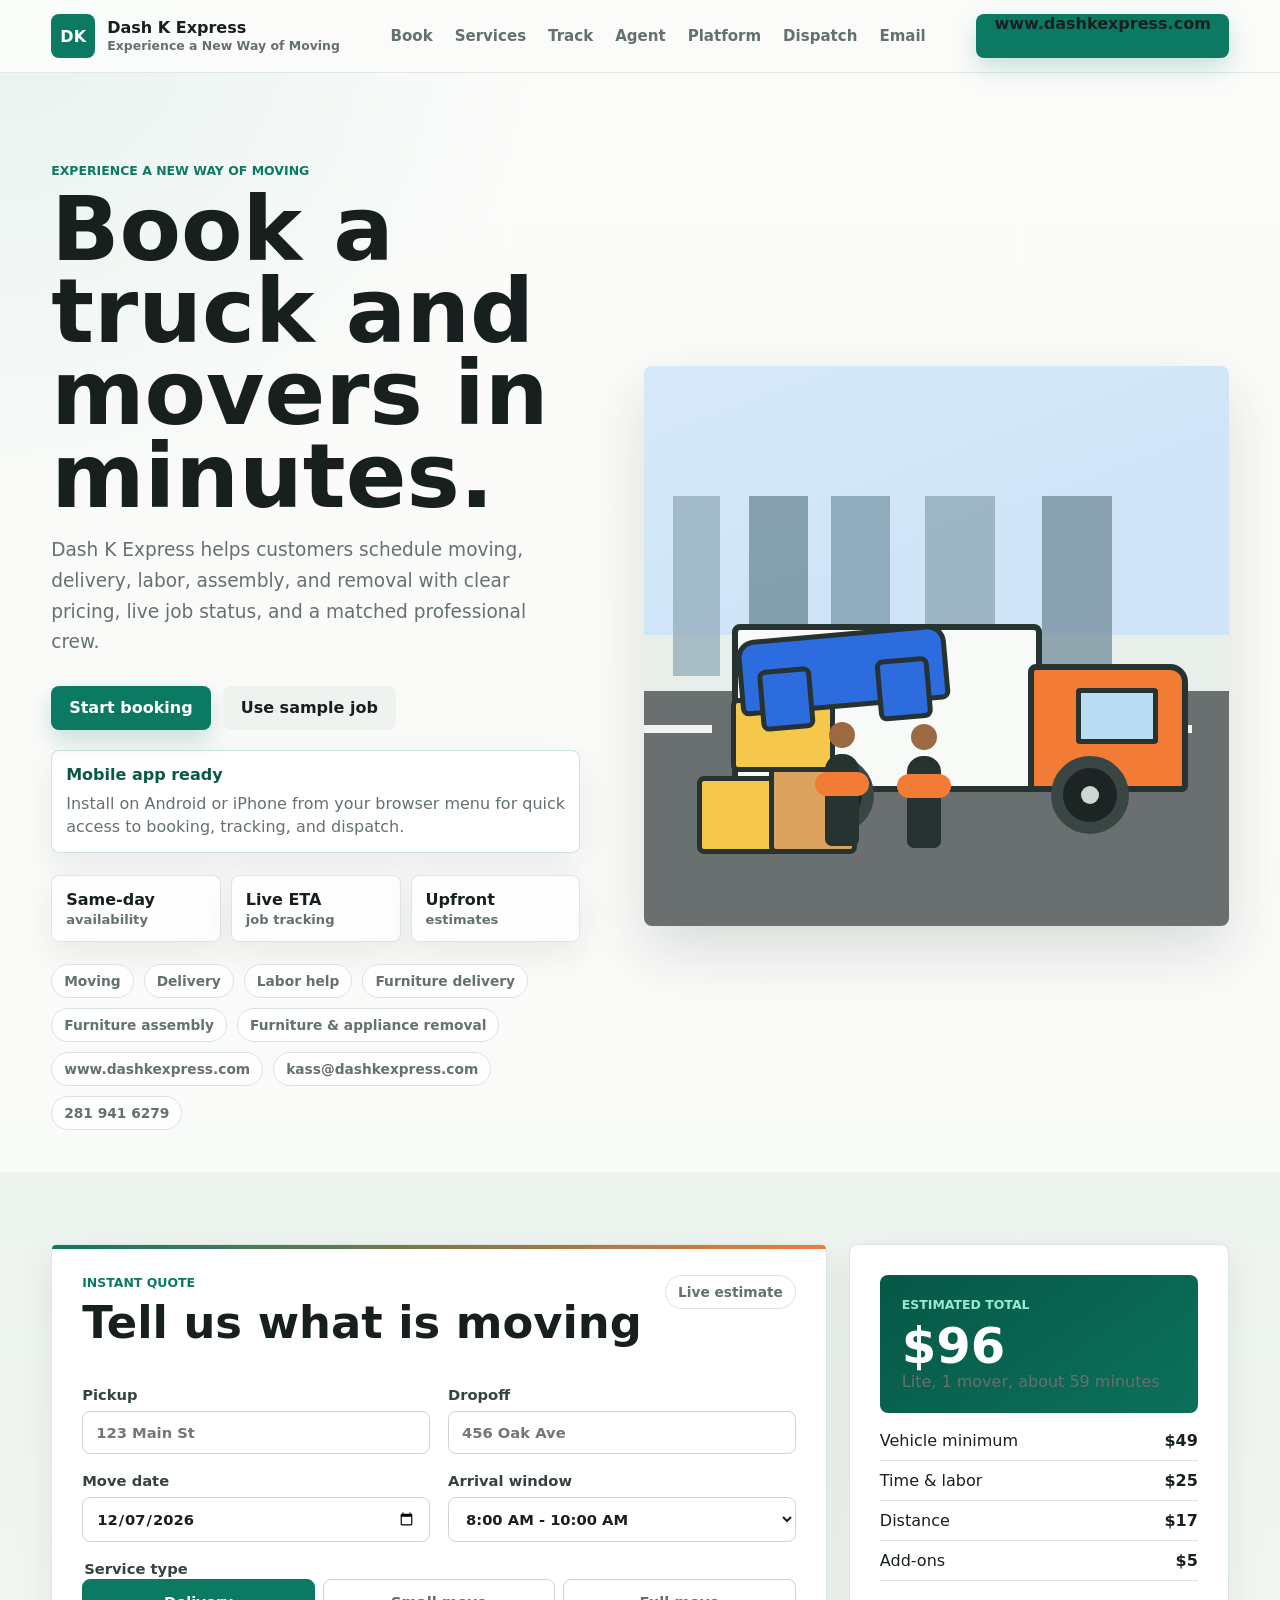
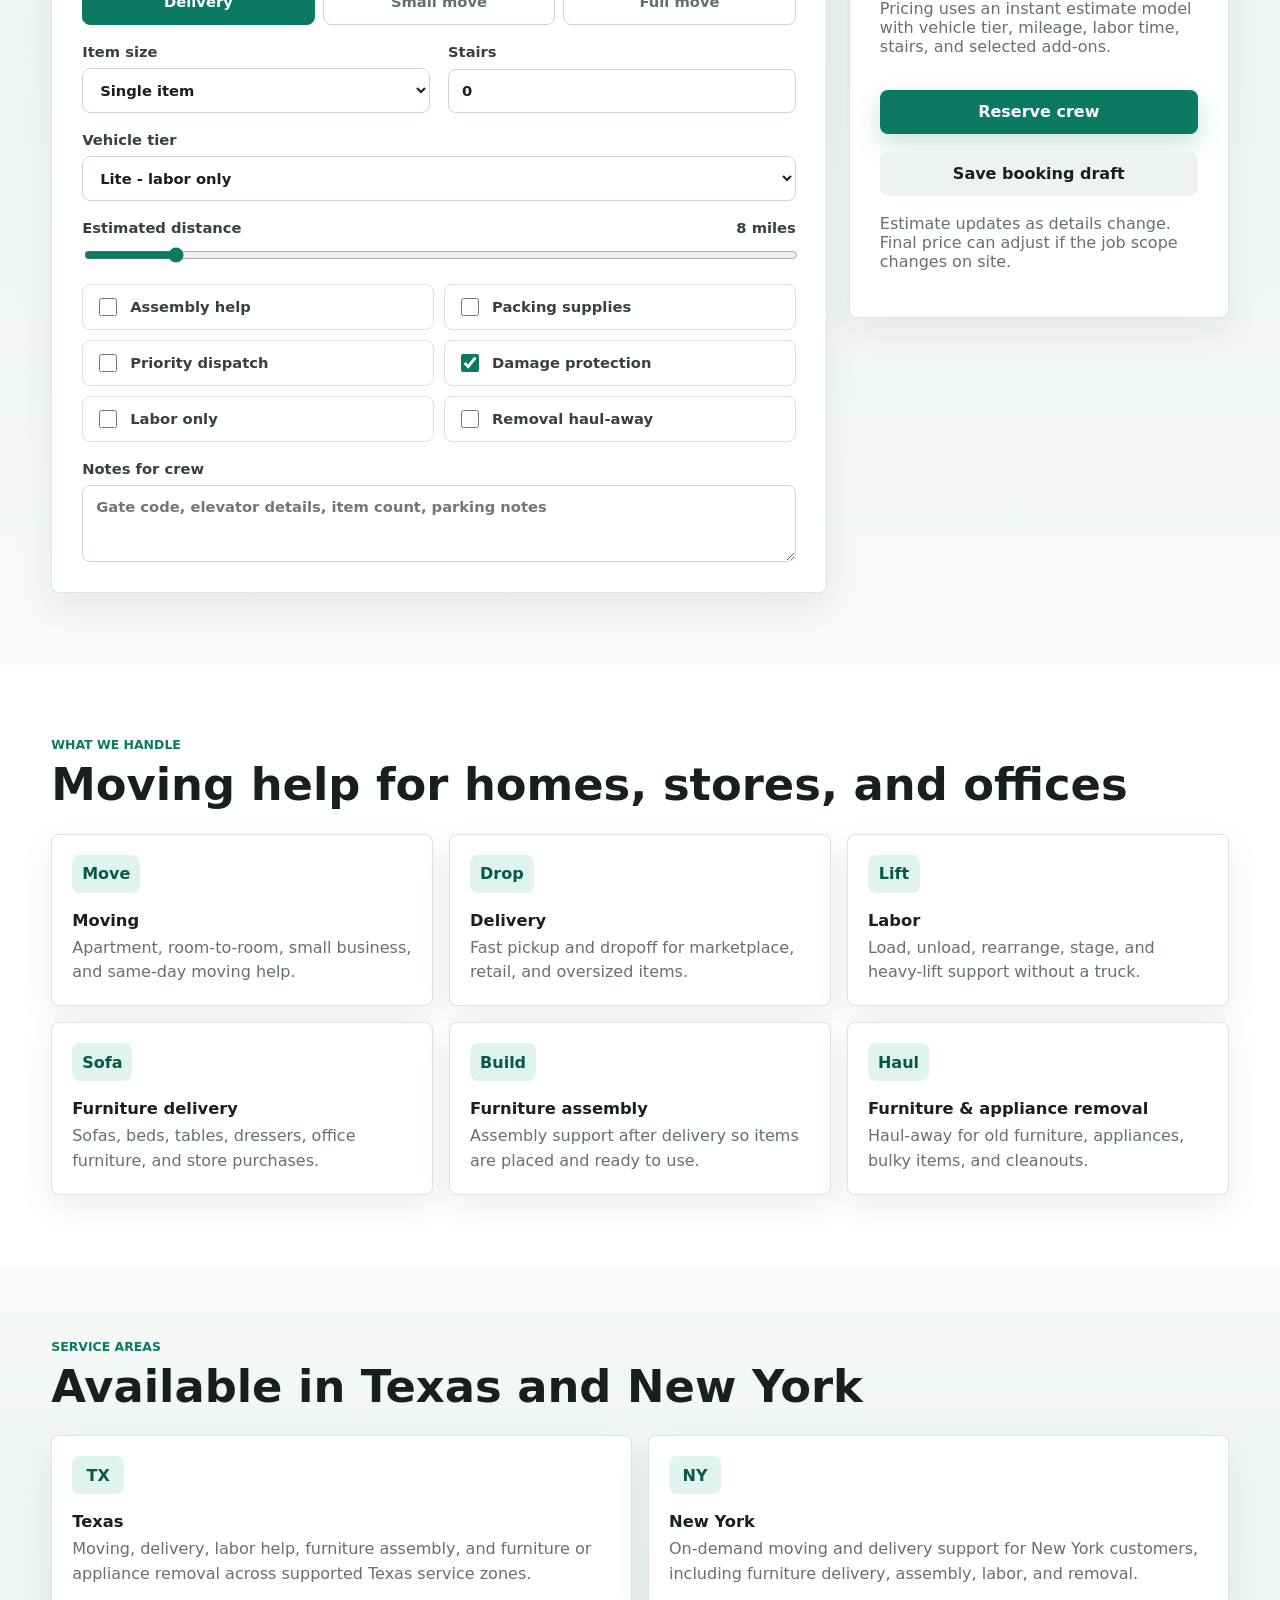
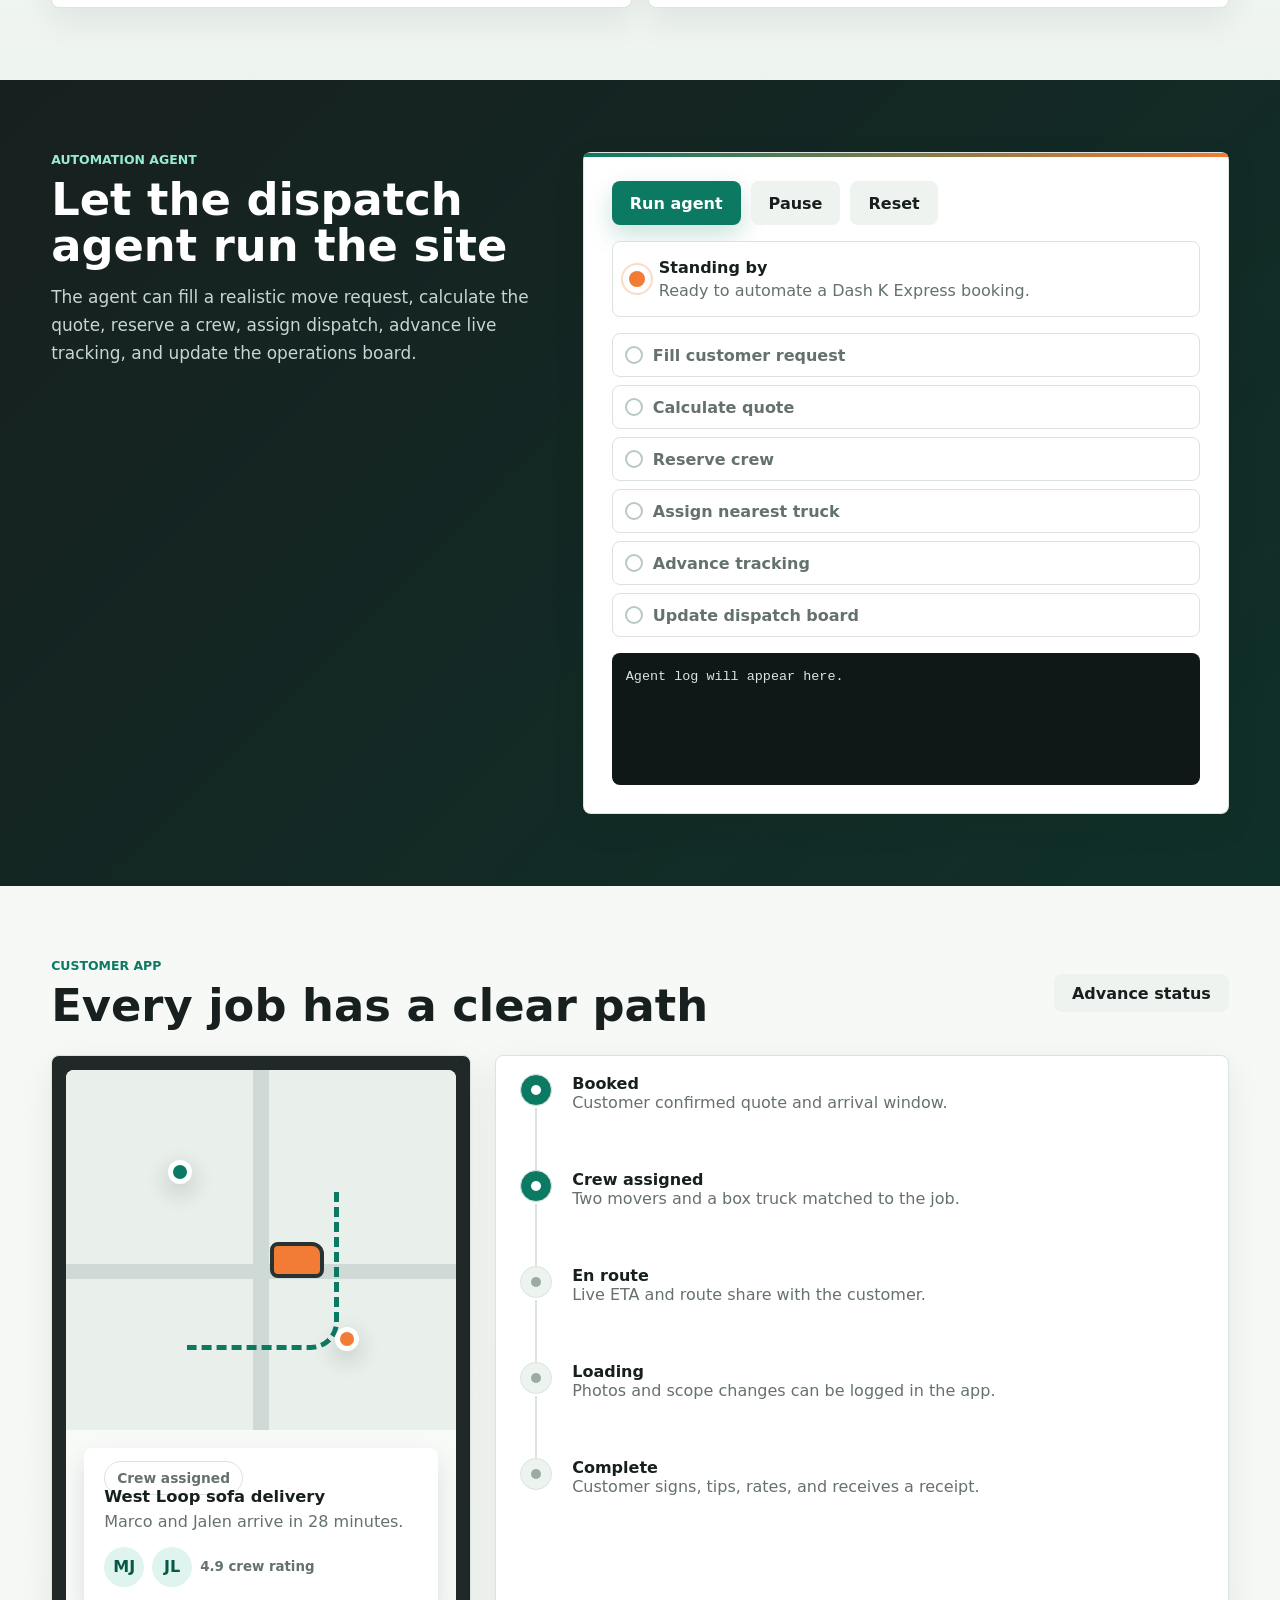
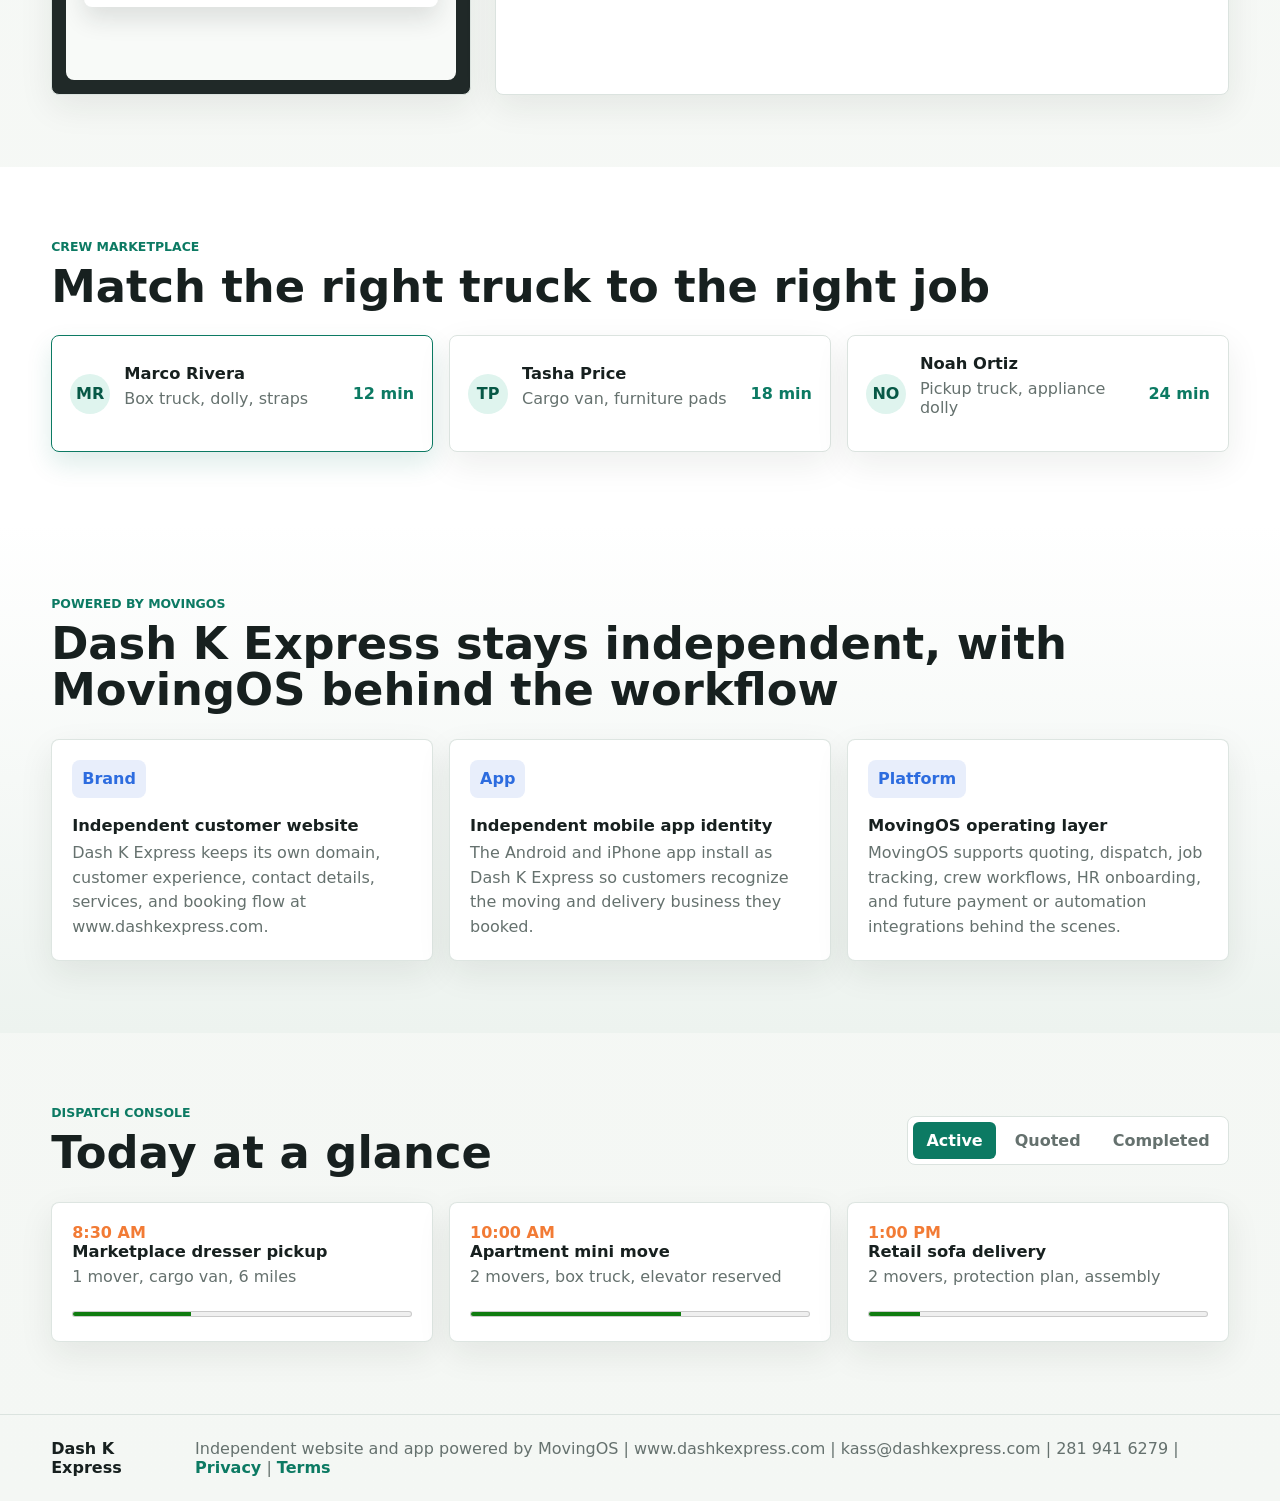
==== commit b5915e34: "Position Dash K Express as independent MovingOS app" ====
--- a/index.html
+++ b/index.html
@@ -29,6 +29,7 @@
         <a href="#services">Services</a>
         <a href="#tracking">Track</a>
         <a href="#agent">Agent</a>
+        <a href="#platform">Platform</a>
         <a href="#ops">Dispatch</a>
         <a href="mailto:kass@dashkexpress.com">Email</a>
       </nav>
@@ -380,6 +381,33 @@
         </div>
       </section>
 
+      <section class="platform-section" id="platform">
+        <div class="section-heading">
+          <div>
+            <p class="eyebrow">Powered by MovingOS</p>
+            <h2>Dash K Express stays independent, with MovingOS behind the workflow</h2>
+          </div>
+        </div>
+
+        <div class="platform-grid">
+          <article>
+            <span>Brand</span>
+            <h3>Independent customer website</h3>
+            <p>Dash K Express keeps its own domain, customer experience, contact details, services, and booking flow at www.dashkexpress.com.</p>
+          </article>
+          <article>
+            <span>App</span>
+            <h3>Independent mobile app identity</h3>
+            <p>The Android and iPhone app install as Dash K Express so customers recognize the moving and delivery business they booked.</p>
+          </article>
+          <article>
+            <span>Platform</span>
+            <h3>MovingOS operating layer</h3>
+            <p>MovingOS supports quoting, dispatch, job tracking, crew workflows, HR onboarding, and future payment or automation integrations behind the scenes.</p>
+          </article>
+        </div>
+      </section>
+
       <section class="ops-board" id="ops">
         <div class="section-heading">
           <div>
@@ -418,7 +446,7 @@
 
     <footer>
       <strong>Dash K Express</strong>
-      <span>www.dashkexpress.com | kass@dashkexpress.com | 281 941 6279 | <a href="privacy.html">Privacy</a> | <a href="terms.html">Terms</a></span>
+      <span>Independent website and app powered by MovingOS | www.dashkexpress.com | kass@dashkexpress.com | 281 941 6279 | <a href="privacy.html">Privacy</a> | <a href="terms.html">Terms</a></span>
     </footer>
 
     <nav class="mobile-tabbar" aria-label="Mobile app navigation">
--- a/styles.css
+++ b/styles.css
@@ -525,6 +525,7 @@
 .services,
 .service-areas,
 .recruiting,
+.platform-section,
 .ops-board {
   padding: clamp(36px, 6vw, 72px) clamp(18px, 4vw, 56px);
 }
@@ -584,27 +585,31 @@
 }
 
 .service-grid,
-.area-grid {
+.area-grid,
+.platform-grid {
   display: grid;
   grid-template-columns: repeat(3, minmax(0, 1fr));
   gap: 16px;
 }
 
 .service-grid article,
-.area-grid article {
+.area-grid article,
+.platform-grid article {
   padding: 20px;
   transition: transform 160ms ease, box-shadow 160ms ease, border-color 160ms ease;
 }
 
 .service-grid article:hover,
-.area-grid article:hover {
+.area-grid article:hover,
+.platform-grid article:hover {
   transform: translateY(-3px);
   border-color: rgba(12, 122, 99, 0.38);
   box-shadow: 0 18px 42px rgba(23, 32, 31, 0.12);
 }
 
 .service-grid span,
-.area-grid span {
+.area-grid span,
+.platform-grid span {
   display: inline-grid;
   place-items: center;
   width: auto;
@@ -619,10 +624,28 @@
 }
 
 .service-grid p,
-.area-grid p {
+.area-grid p,
+.platform-grid p {
   margin-bottom: 0;
   color: var(--muted);
   line-height: 1.55;
+}
+
+.platform-section {
+  background:
+    linear-gradient(180deg, #fff 0%, #edf3ef 100%);
+}
+
+.platform-grid article {
+  border: 1px solid rgba(219, 227, 223, 0.92);
+  border-radius: 8px;
+  background: var(--panel);
+  box-shadow: var(--soft-shadow);
+}
+
+.platform-grid span {
+  background: #e8eefb;
+  color: var(--blue);
 }
 
 .service-areas {
@@ -1463,6 +1486,7 @@
   .crew-grid,
   .service-grid,
   .area-grid,
+  .platform-grid,
   .hr-layout,
   .ops-columns {
     grid-template-columns: 1fr;
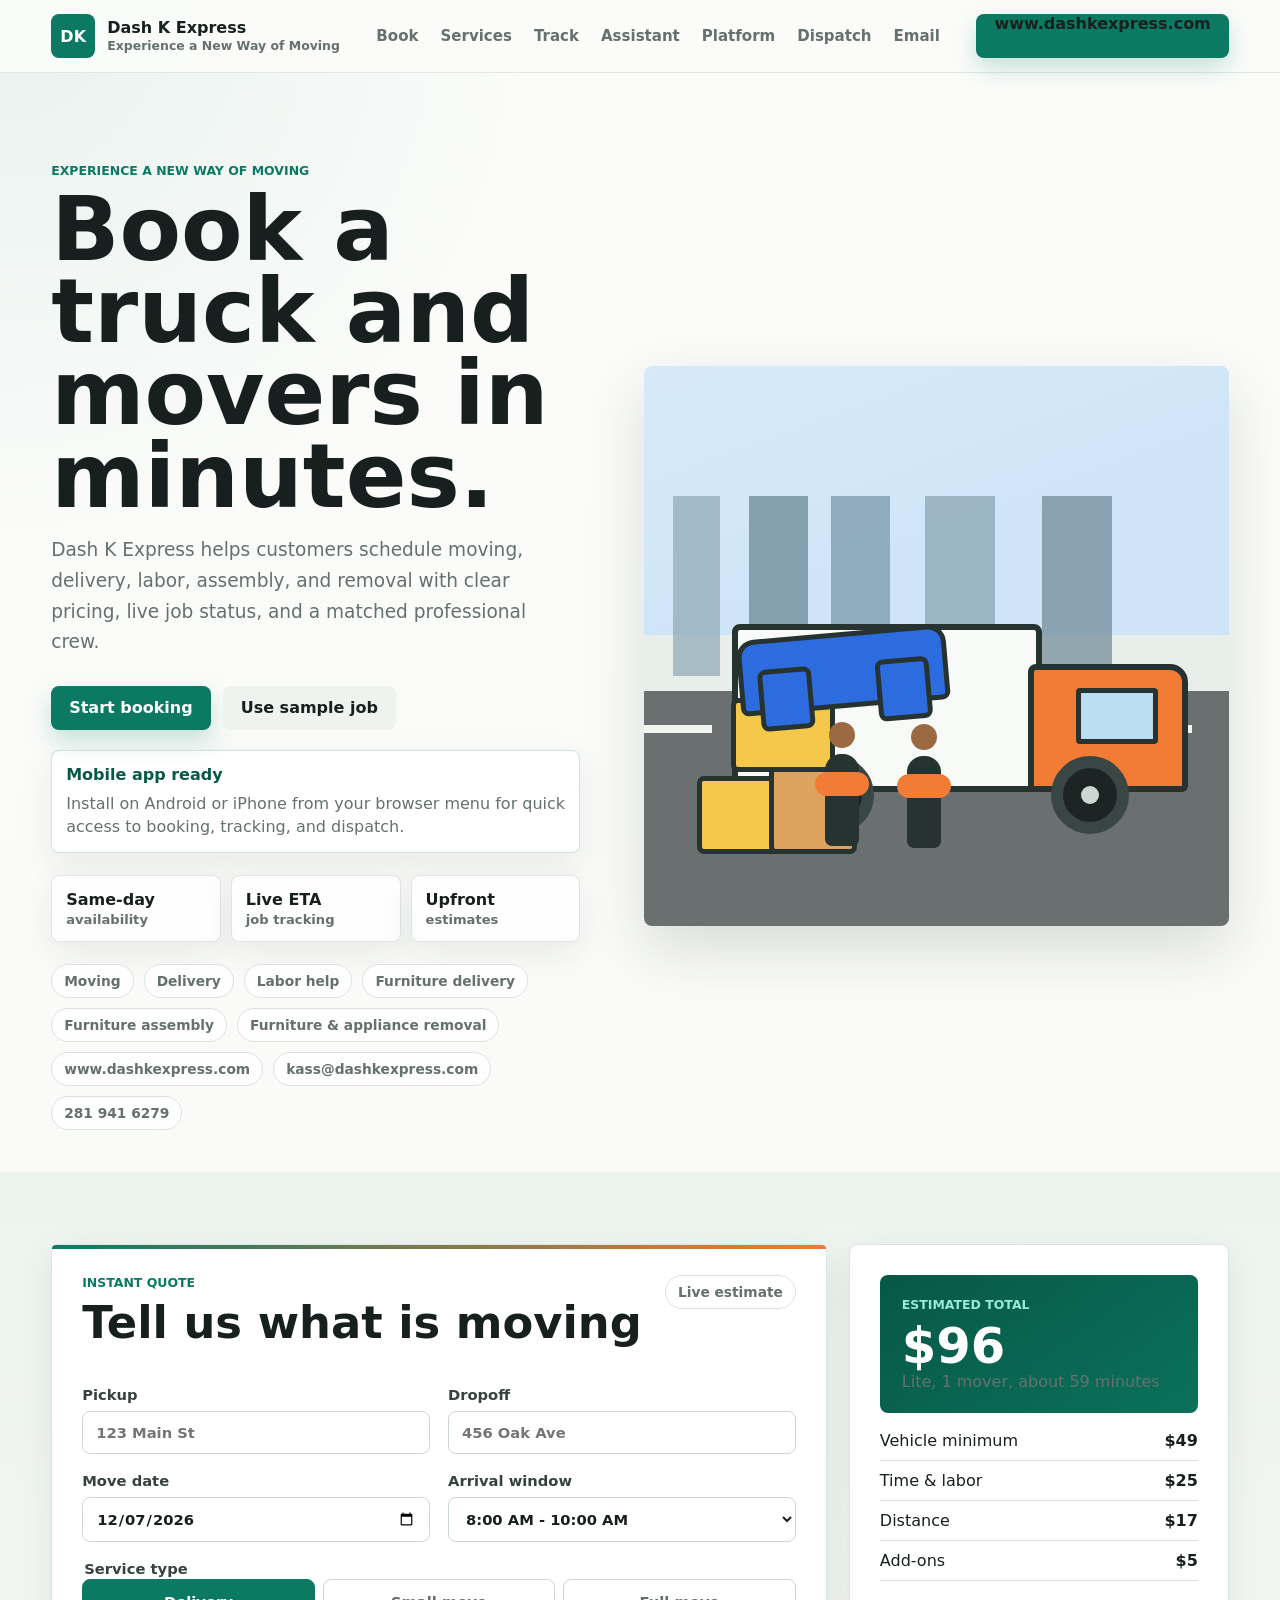
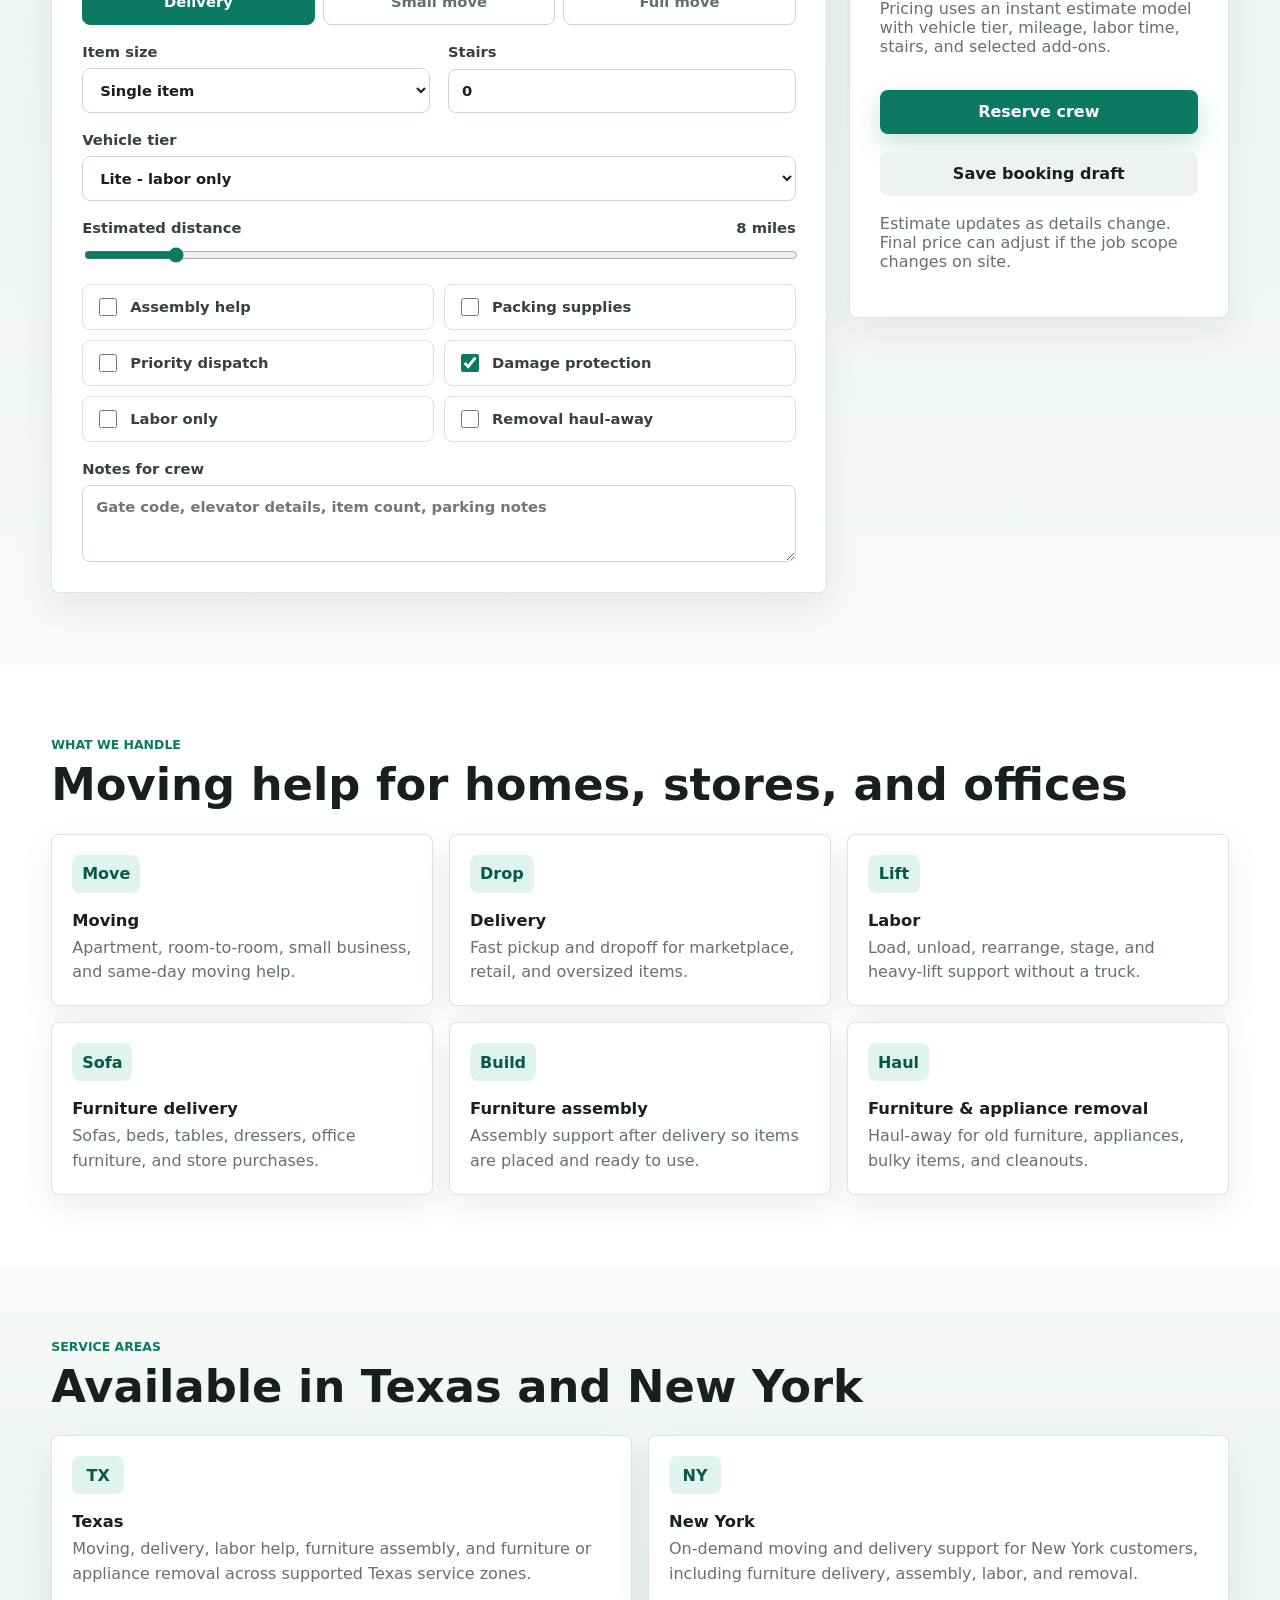
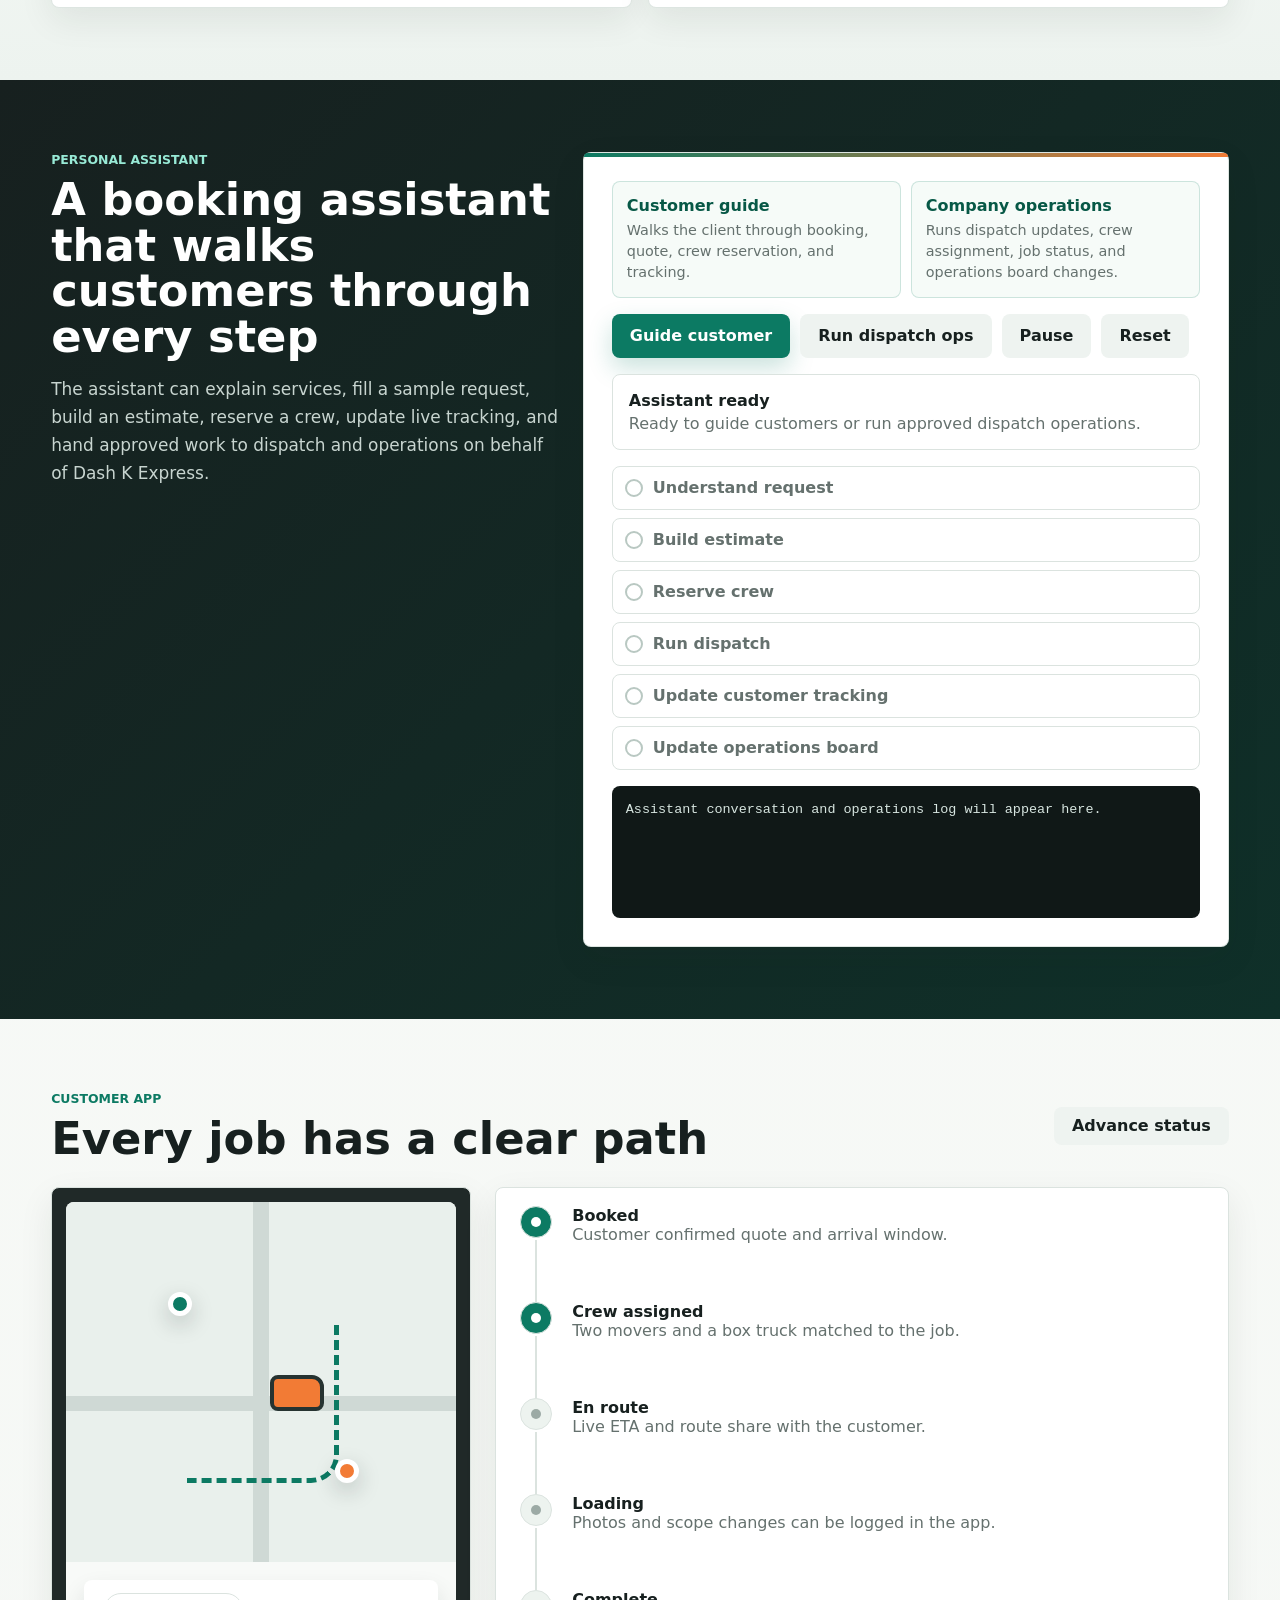
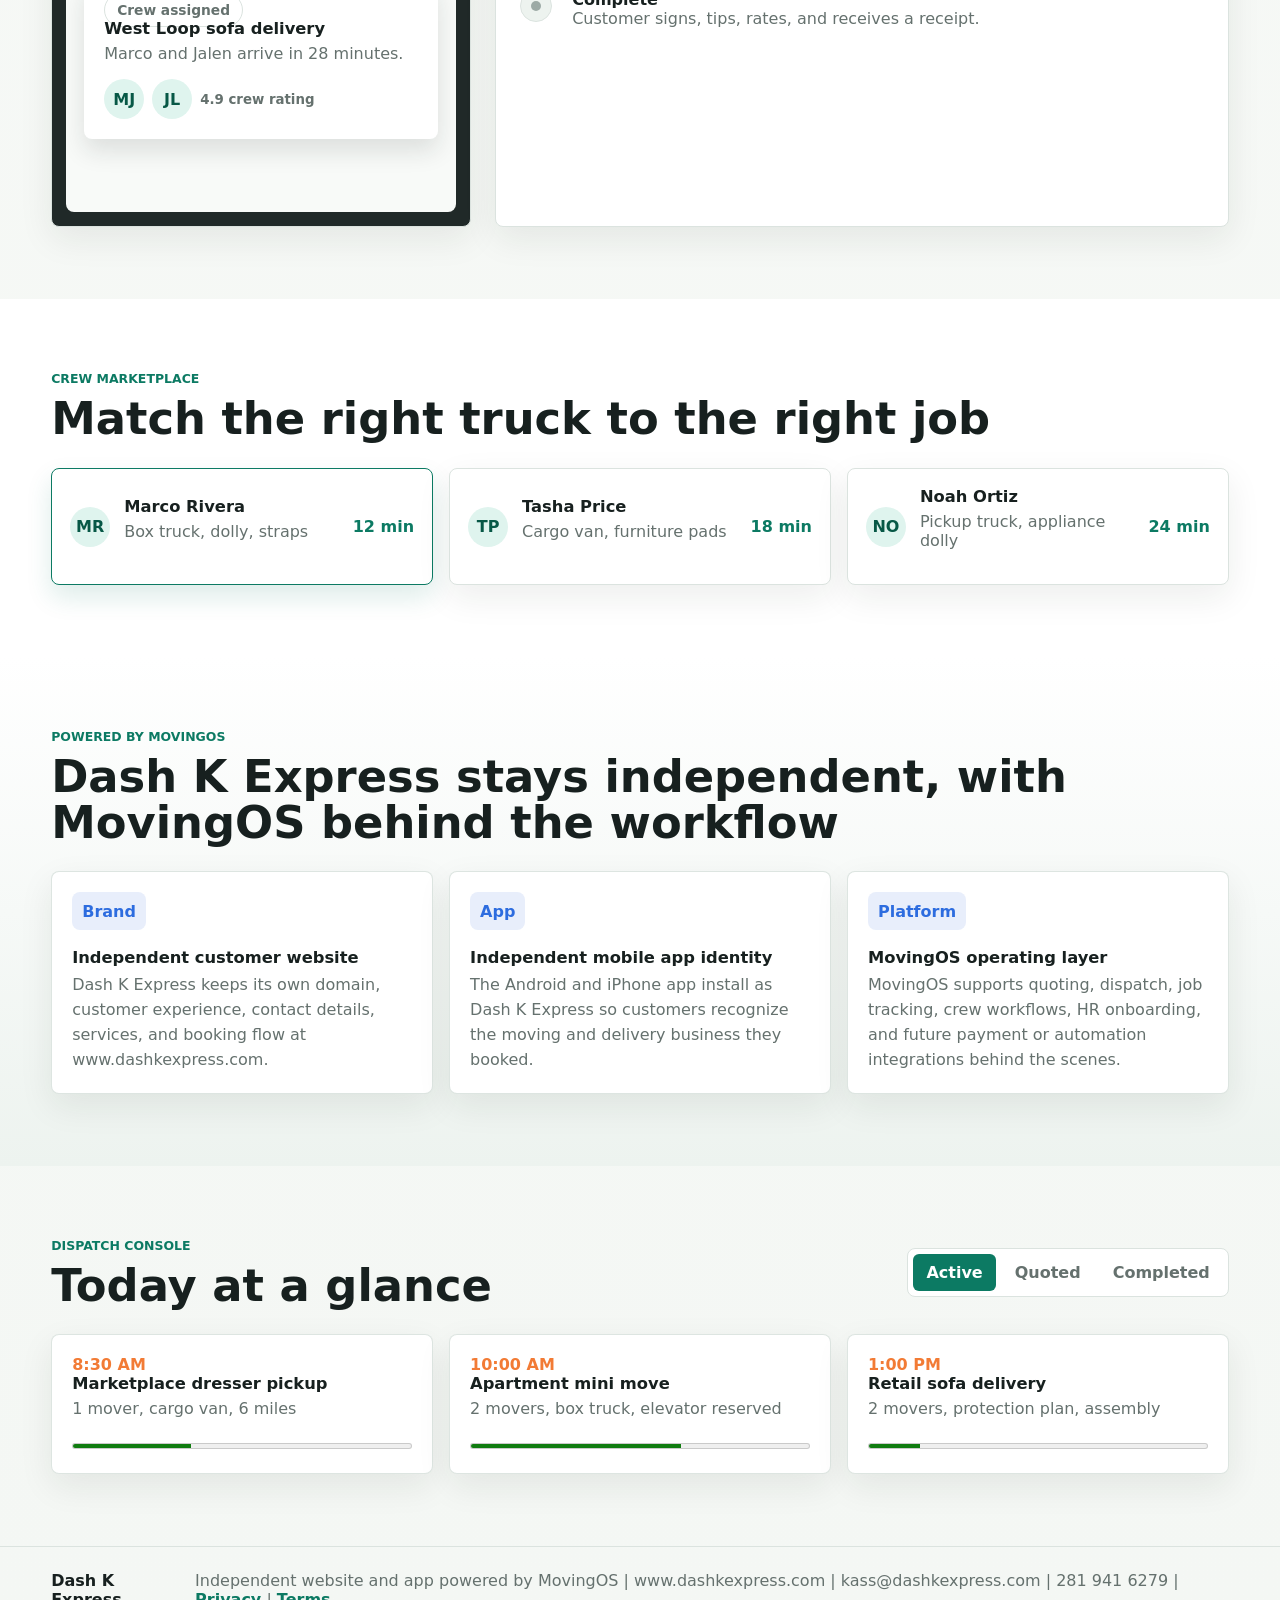
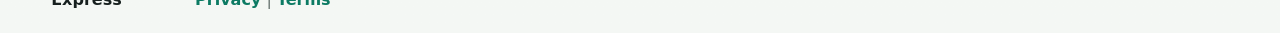
==== commit 159c4dca: "Make booking assistant run customer and dispatch flows" ====
--- a/index.html
+++ b/index.html
@@ -13,7 +13,7 @@
     <link rel="manifest" href="manifest.webmanifest">
     <link rel="icon" href="icons/icon.svg" type="image/svg+xml">
     <link rel="apple-touch-icon" href="icons/apple-touch-icon.svg">
-    <link rel="stylesheet" href="styles.css">
+    <link rel="stylesheet" href="styles.css?v=13">
   </head>
   <body>
     <header class="topbar">
@@ -28,7 +28,7 @@
         <a href="#booking">Book</a>
         <a href="#services">Services</a>
         <a href="#tracking">Track</a>
-        <a href="#agent">Agent</a>
+        <a href="#assistant">Assistant</a>
         <a href="#platform">Platform</a>
         <a href="#ops">Dispatch</a>
         <a href="mailto:kass@dashkexpress.com">Email</a>
@@ -268,39 +268,50 @@
         </div>
       </section>
 
-      <section class="agent-console" id="agent" aria-label="Automation agent">
+      <section class="agent-console" id="assistant" aria-label="Personal assistant">
         <div class="agent-copy">
-          <p class="eyebrow">Automation agent</p>
-          <h2>Let the dispatch agent run the site</h2>
-          <p>The agent can fill a realistic move request, calculate the quote, reserve a crew, assign dispatch, advance live tracking, and update the operations board.</p>
+          <p class="eyebrow">Personal assistant</p>
+          <h2>A booking assistant that walks customers through every step</h2>
+          <p>The assistant can explain services, fill a sample request, build an estimate, reserve a crew, update live tracking, and hand approved work to dispatch and operations on behalf of Dash K Express.</p>
         </div>
 
         <div class="agent-panel">
+          <div class="assistant-mode" aria-label="Assistant modes">
+            <article>
+              <strong>Customer guide</strong>
+              <span>Walks the client through booking, quote, crew reservation, and tracking.</span>
+            </article>
+            <article>
+              <strong>Company operations</strong>
+              <span>Runs dispatch updates, crew assignment, job status, and operations board changes.</span>
+            </article>
+          </div>
+
           <div class="agent-toolbar">
-            <button class="primary-action" type="button" data-agent-run>Run agent</button>
+            <button class="primary-action" type="button" data-agent-run>Guide customer</button>
+            <button class="ghost-action" type="button" data-agent-ops>Run dispatch ops</button>
             <button class="ghost-action" type="button" data-agent-pause>Pause</button>
             <button class="ghost-action" type="button" data-agent-reset>Reset</button>
           </div>
 
           <div class="agent-status-card">
-            <span class="pulse-dot" aria-hidden="true"></span>
             <div>
-              <strong id="agent-status">Standing by</strong>
-              <p id="agent-detail">Ready to automate a Dash K Express booking.</p>
+              <strong id="agent-status">Assistant ready</strong>
+              <p id="agent-detail">Ready to guide customers or run approved dispatch operations.</p>
             </div>
           </div>
 
           <ol class="agent-steps" id="agent-steps">
-            <li data-step="quote"><span></span>Fill customer request</li>
-            <li data-step="estimate"><span></span>Calculate quote</li>
+            <li data-step="quote"><span></span>Understand request</li>
+            <li data-step="estimate"><span></span>Build estimate</li>
             <li data-step="reserve"><span></span>Reserve crew</li>
-            <li data-step="dispatch"><span></span>Assign nearest truck</li>
-            <li data-step="track"><span></span>Advance tracking</li>
-            <li data-step="ops"><span></span>Update dispatch board</li>
+            <li data-step="dispatch"><span></span>Run dispatch</li>
+            <li data-step="track"><span></span>Update customer tracking</li>
+            <li data-step="ops"><span></span>Update operations board</li>
           </ol>
 
           <div class="agent-log" id="agent-log" aria-live="polite">
-            <p>Agent log will appear here.</p>
+            <p>Assistant conversation and operations log will appear here.</p>
           </div>
         </div>
       </section>
@@ -453,9 +464,9 @@
       <a href="#booking"><span>Book</span></a>
       <a href="#services"><span>Services</span></a>
       <a href="#tracking"><span>Track</span></a>
-      <a href="#agent"><span>Agent</span></a>
+      <a href="#assistant"><span>Help</span></a>
     </nav>
 
-    <script src="app.js"></script>
+    <script src="app.js?v=13"></script>
   </body>
 </html>
--- a/styles.css
+++ b/styles.css
@@ -689,6 +689,32 @@
   color: var(--ink);
 }
 
+.assistant-mode {
+  display: grid;
+  grid-template-columns: repeat(2, minmax(0, 1fr));
+  gap: 10px;
+}
+
+.assistant-mode article {
+  display: grid;
+  gap: 5px;
+  min-height: 96px;
+  padding: 14px;
+  border: 1px solid rgba(12, 122, 99, 0.18);
+  border-radius: 8px;
+  background: #f6fbf8;
+}
+
+.assistant-mode strong {
+  color: var(--green-dark);
+}
+
+.assistant-mode span {
+  color: var(--muted);
+  line-height: 1.45;
+  font-size: 0.9rem;
+}
+
 .agent-toolbar {
   display: flex;
   flex-wrap: wrap;
@@ -706,32 +732,6 @@
 .agent-status-card p {
   margin: 4px 0 0;
   color: var(--muted);
-}
-
-.pulse-dot {
-  position: relative;
-  width: 16px;
-  height: 16px;
-  flex: 0 0 16px;
-  border-radius: 50%;
-  background: var(--orange);
-}
-
-.pulse-dot::after {
-  content: "";
-  position: absolute;
-  inset: -8px;
-  border-radius: 50%;
-  border: 2px solid rgba(242, 123, 53, 0.28);
-}
-
-.agent-panel.running .pulse-dot {
-  background: var(--green);
-}
-
-.agent-panel.running .pulse-dot::after {
-  animation: pulse-ring 1.1s ease-out infinite;
-  border-color: rgba(12, 122, 99, 0.35);
 }
 
 .agent-steps {
@@ -1534,6 +1534,10 @@
   footer {
     flex-direction: column;
     align-items: stretch;
+  }
+
+  .assistant-mode {
+    grid-template-columns: 1fr;
   }
 
   body {
